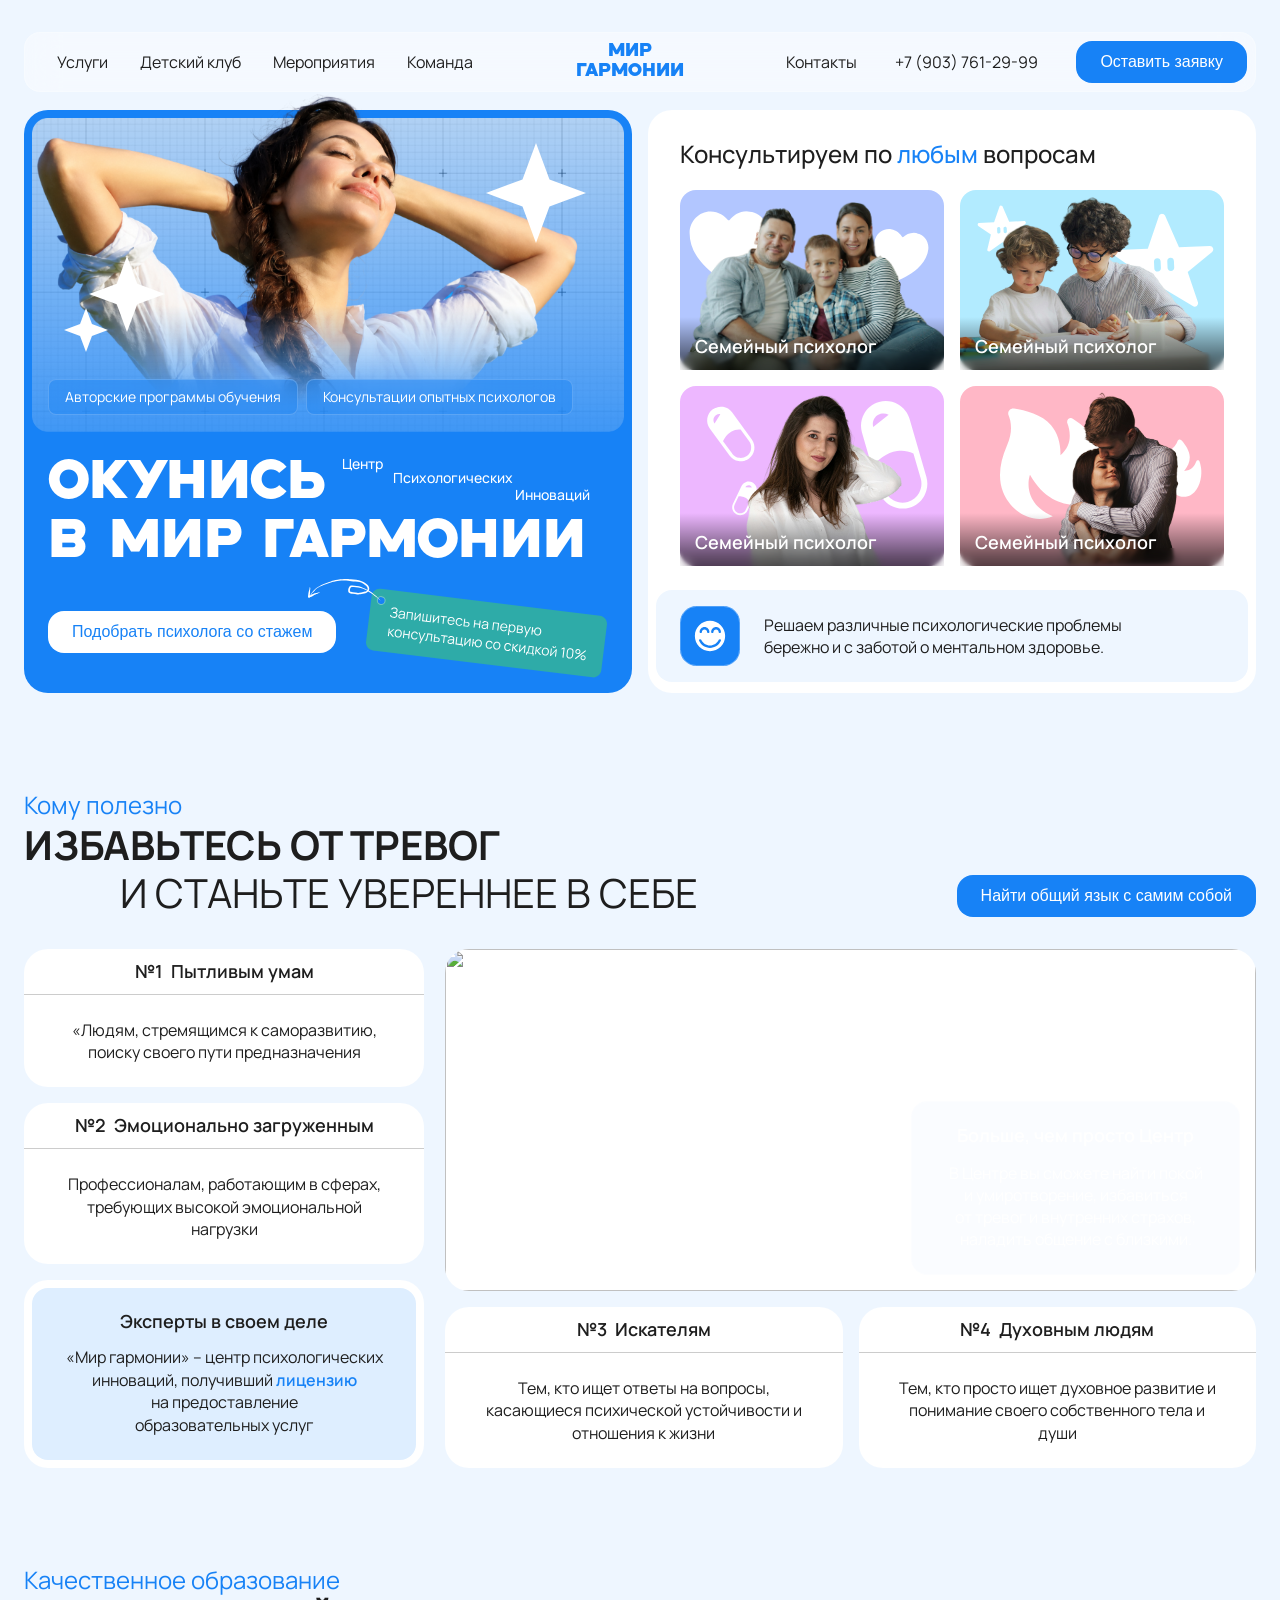
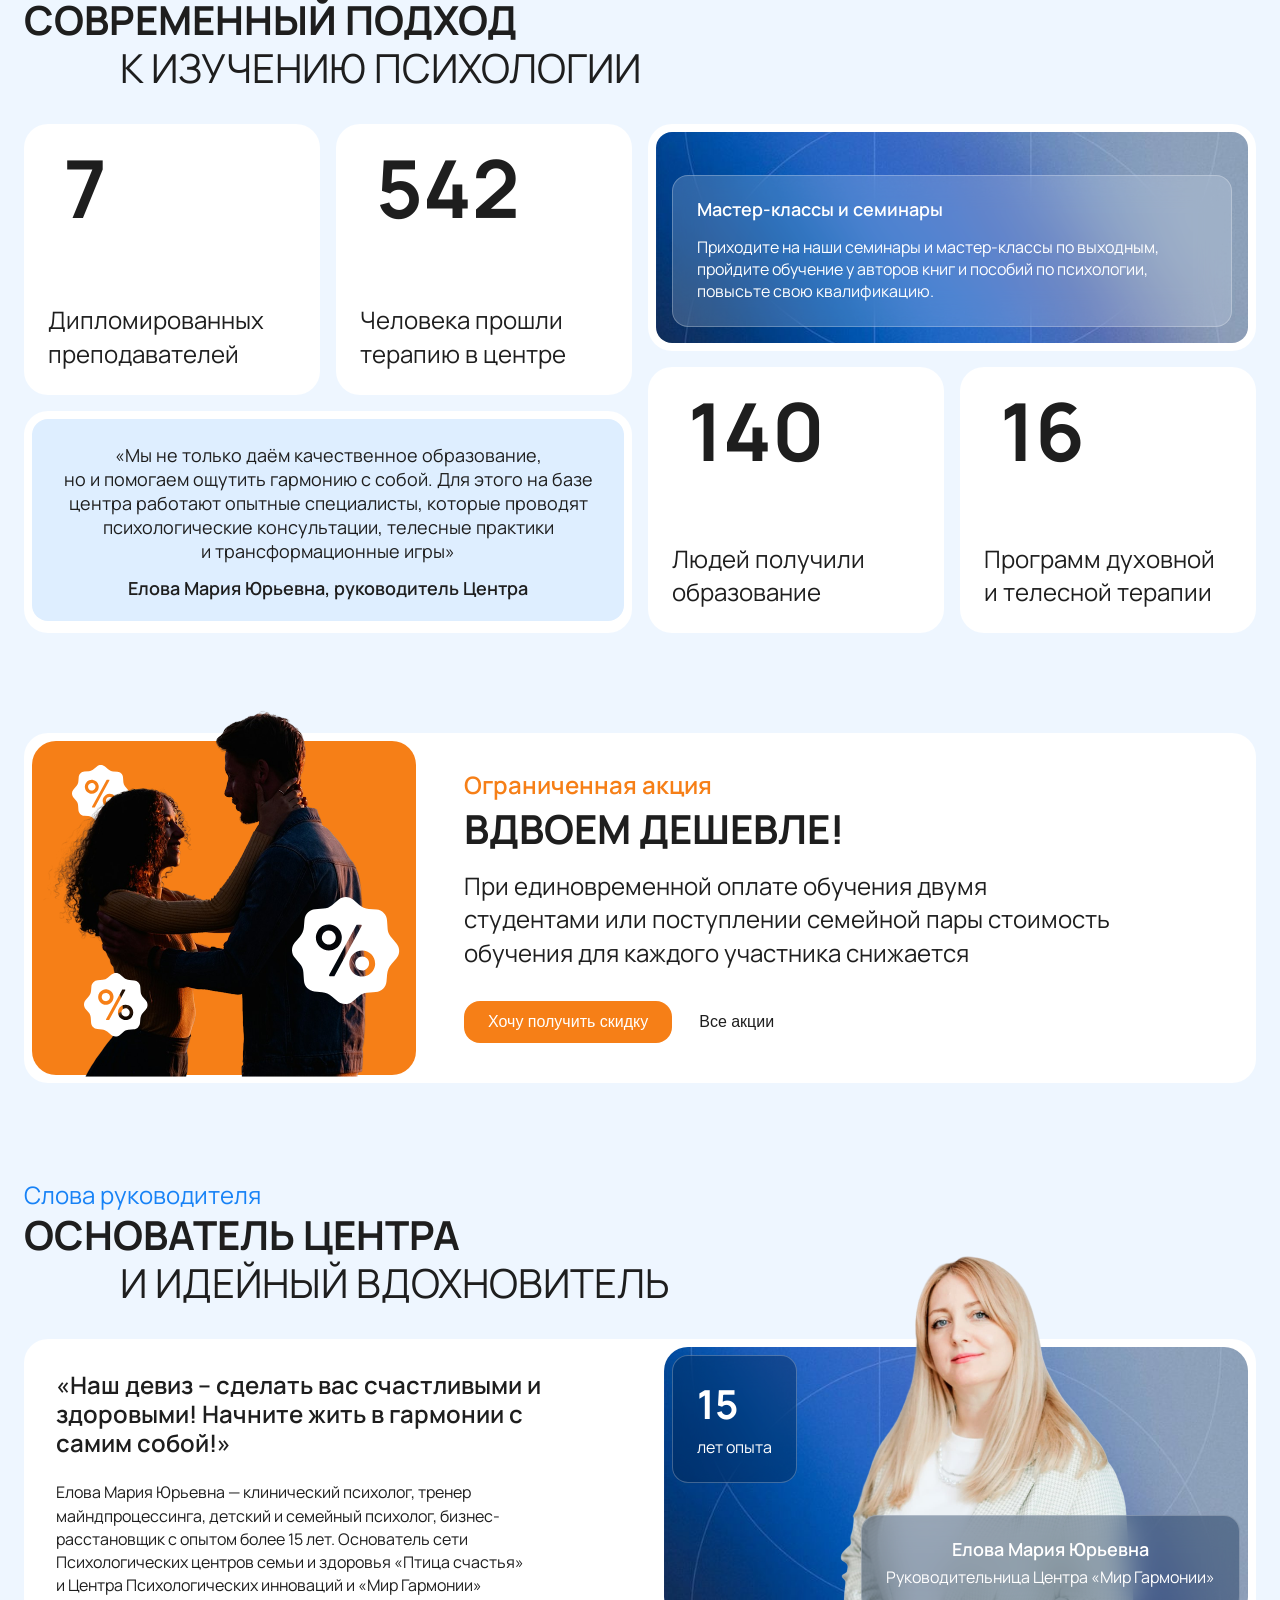
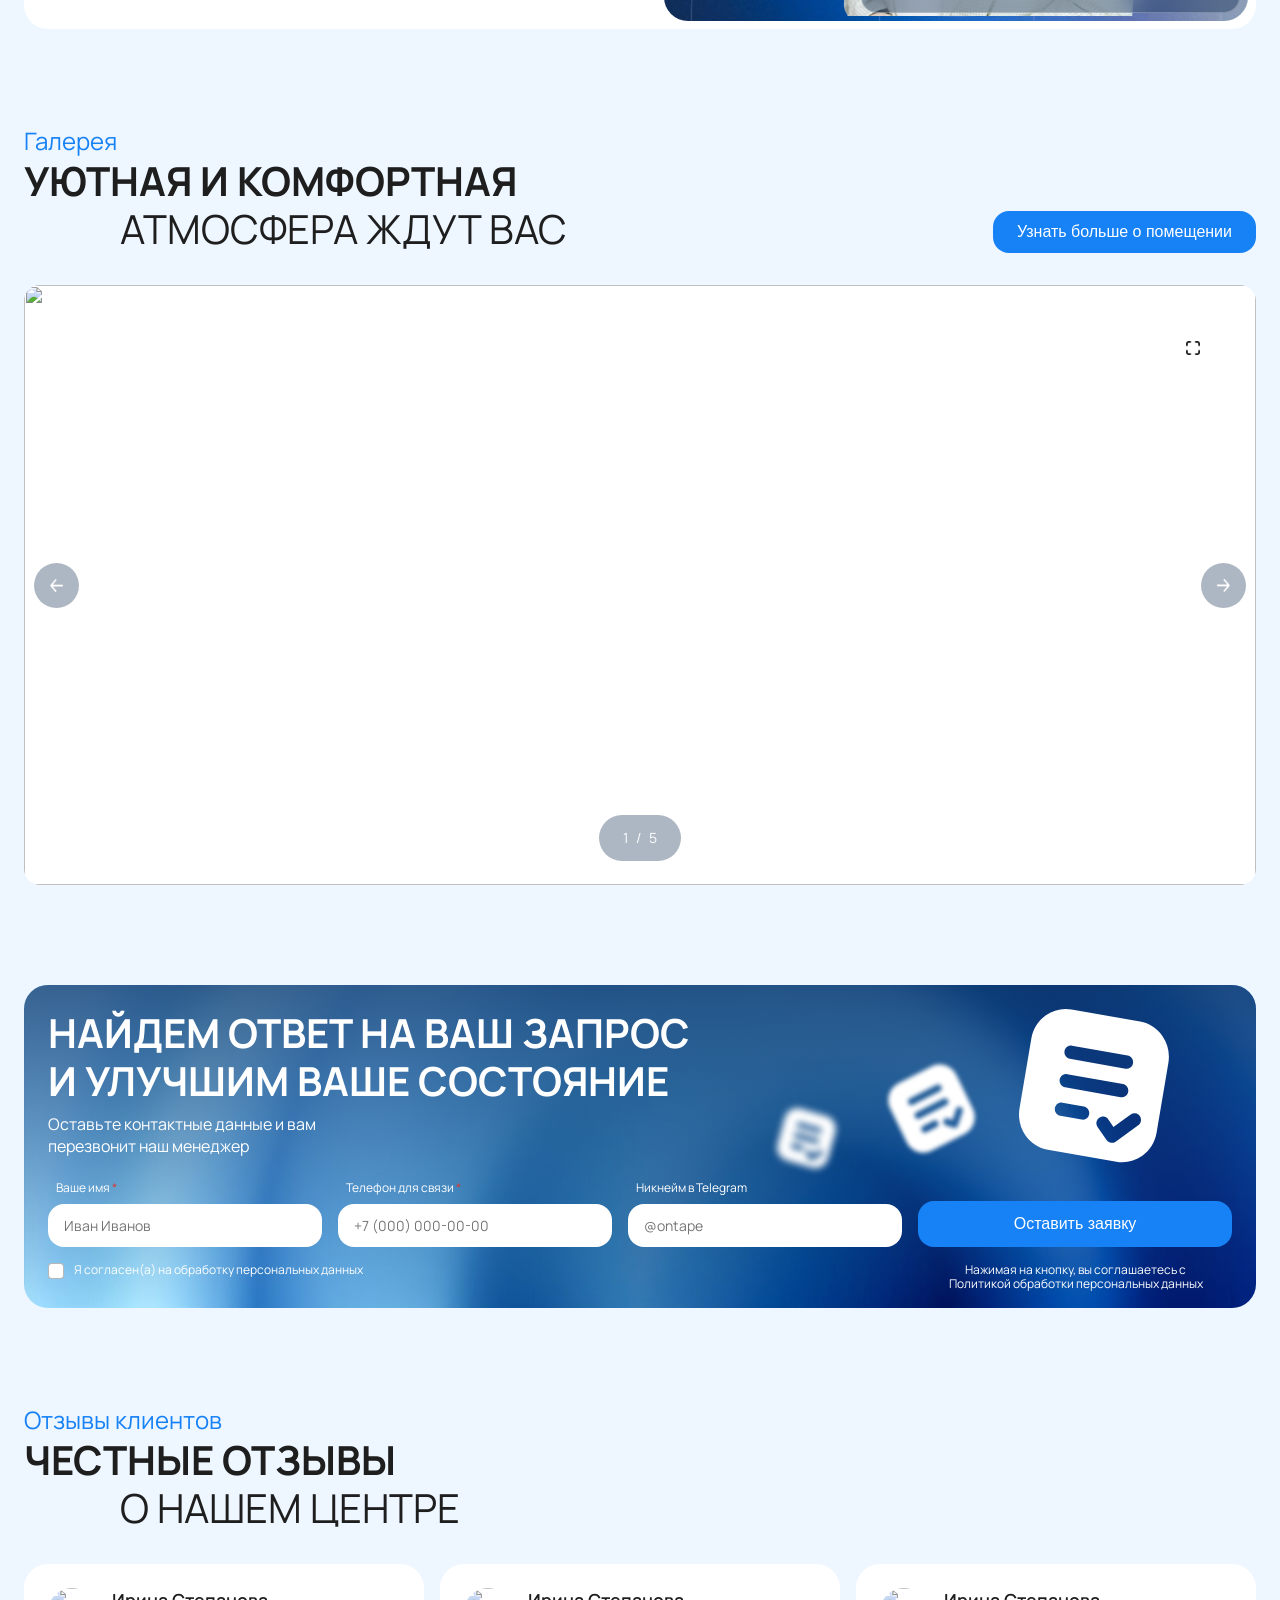
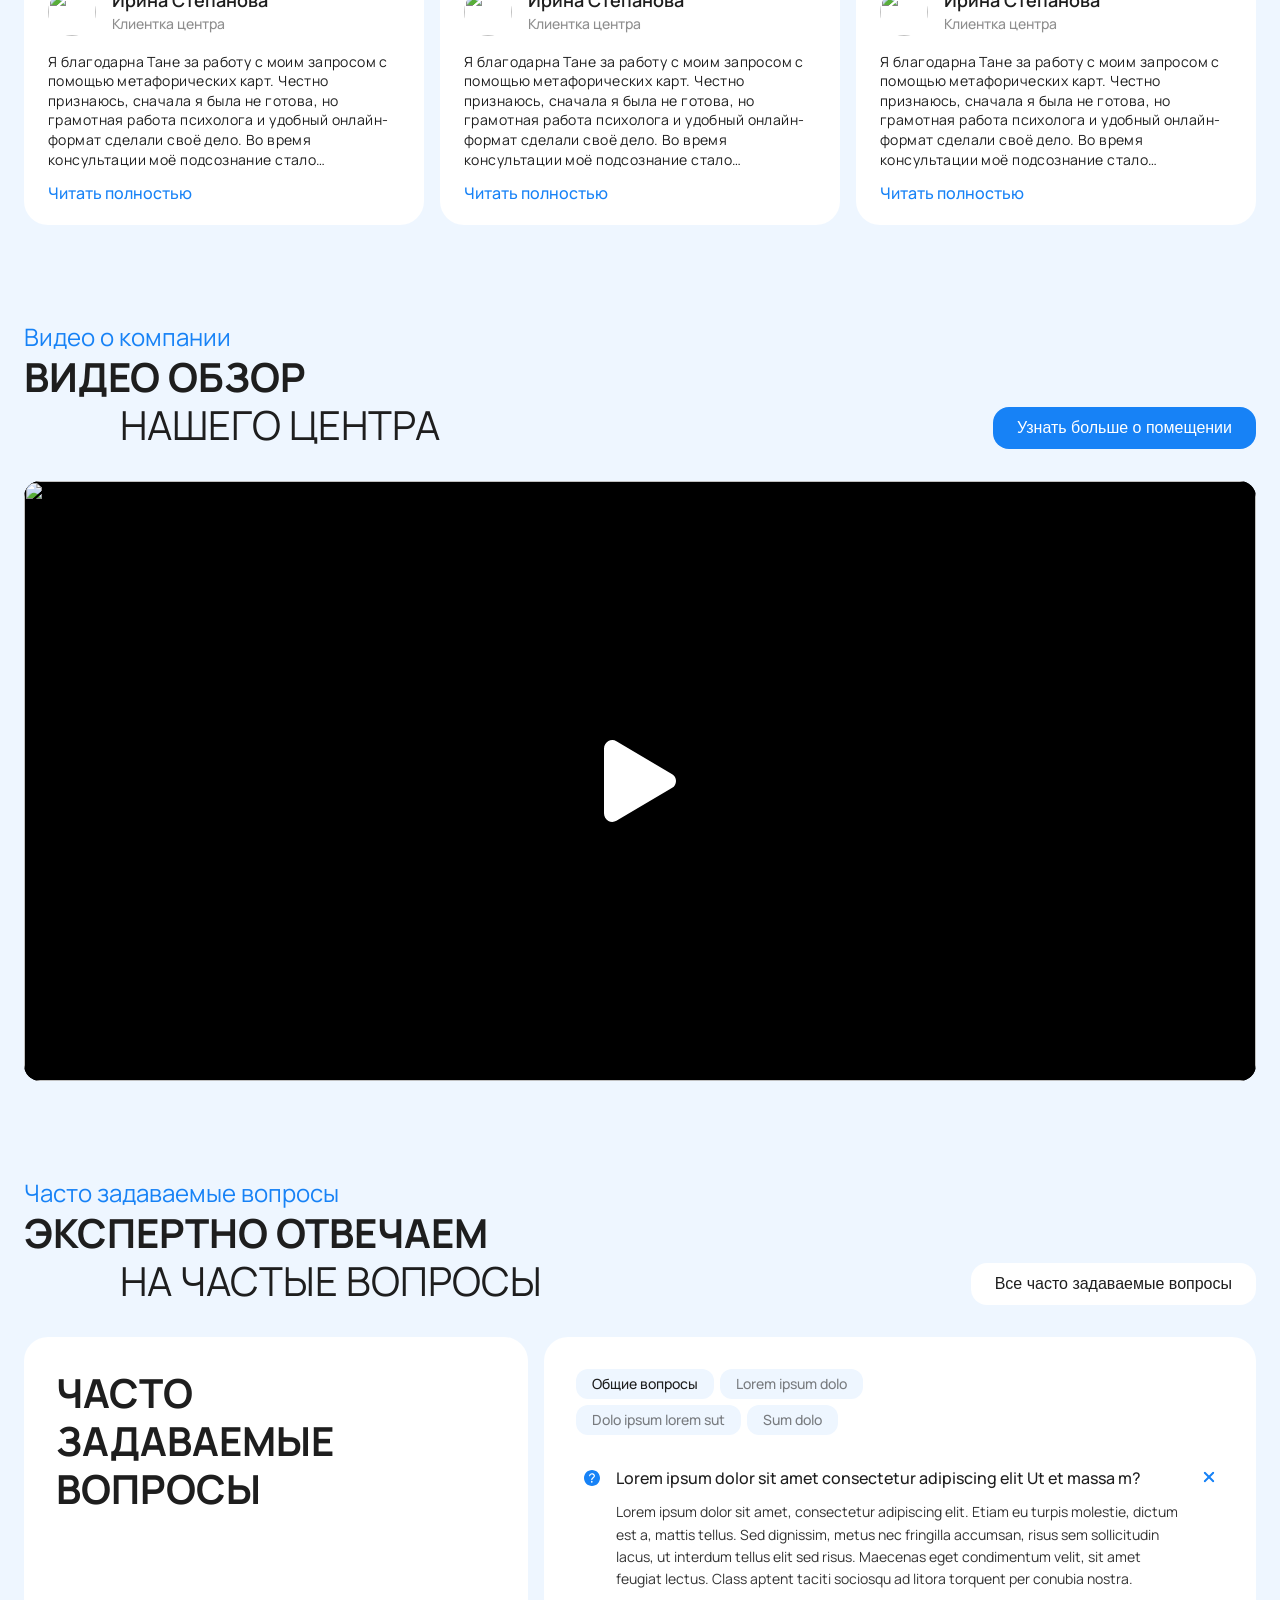
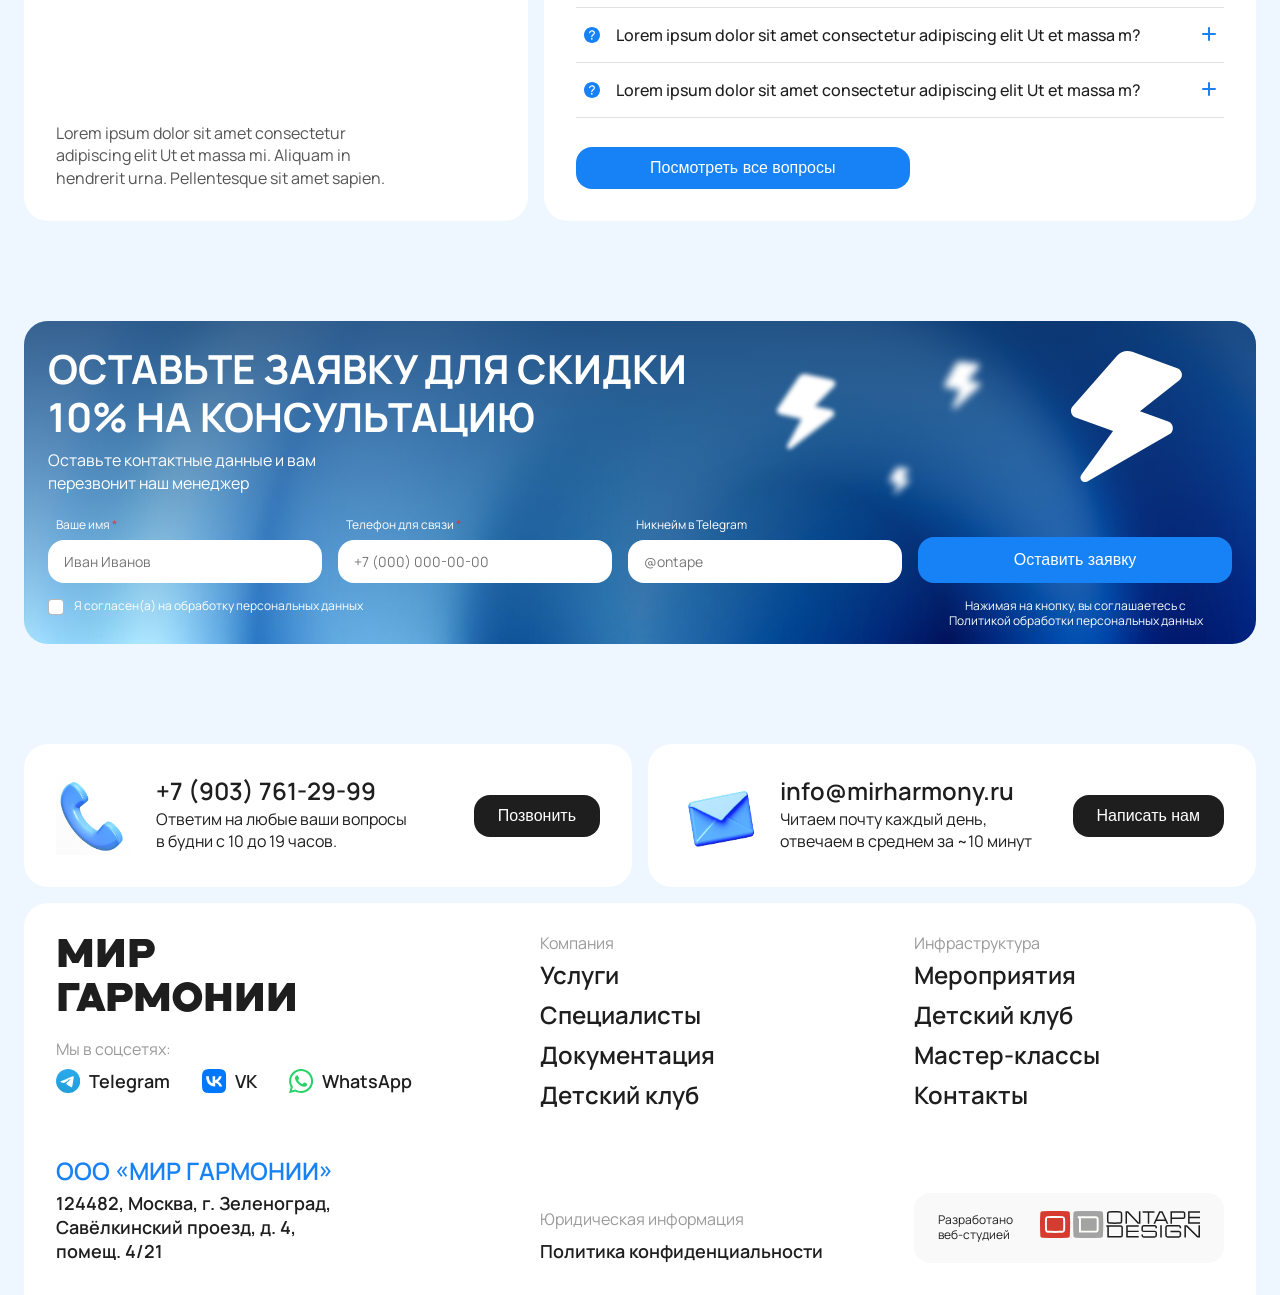
==== index.html @ 2402fe24 "mir harmony" ====
<!DOCTYPE html>
<html lang="ru">

<head>
    <meta charset="UTF-8">
    <meta name="viewport" content="width=device-width, initial-scale=1.0">
    <title>Мир гармонии</title>
    <link rel="stylesheet" href="assets/css/style.css">
    <script src="assets/js/main.js" defer></script>
    <link rel="stylesheet" href="https://cdn.jsdelivr.net/npm/swiper@11/swiper-bundle.min.css" />
    <link rel="stylesheet" href="https://cdn.jsdelivr.net/npm/photoswipe@5/dist/photoswipe.css" />
    <script src="https://cdn.jsdelivr.net/npm/swiper@11/swiper-bundle.min.js"></script>
</head>

<body
    class="home wp-singular page-template page-template-template-parts page-template-pages page-template-main-page-template page-template-template-partspagesmain-page-template-php page container ">
    <div id="page" class="site">
        <!-- <div class="modal-cookie" id="modal-cookie">
            <div class="modal-content_cookie container">
                <div class="close_cookie">

                    <svg width="14" height="14" viewBox="0 0 14 14" fill="none" xmlns="http://www.w3.org/2000/svg">
                        <path d="M13 13L1 1M13 1L1 13" stroke="white" stroke-width="2" stroke-linecap="round"
                            stroke-linejoin="round" class="icon-bg" />
                    </svg>

                </div>
                <h3>Файлы Cookie</h3>
                <div class="flex_row">
                    <p>Наш сайт использует куки. Продолжая им пользоваться, вы соглашаетесь на обработку
                        персональных
                        данных
                        в соответствии с <a href="policy.html">политикой конфиденциальности.</a></p>
                    <a href="" class="btn_cookie">Согласен(а)</a>
                </div>
            </div>
        </div> -->
        <header class="header">
            <div class="container">
                <div class="header__inner">
                    <div class="header__top">
                        <ul class="nav__list flex_row gap_32">
                            <li class="nav__item">
                                <a class="nav__link" href="services.html">Услуги</a>
                            </li>
                            <li class="nav__item">
                                <a class="nav__link" href="child_club.html">Детский клуб</a>
                            </li>
                            <li class="nav__item">
                                <a class="nav__link" href="events.html">Мероприятия</a>
                            </li>
                            <li class="nav__item">
                                <a class="nav__link" href="team.html">Команда</a>
                            </li>

                        </ul>
                        <a class="logo text-h1 fw-bold" href="index.html">
                            Мир гармонии</a>
                        <div class="header__right">
                            <ul class="nav__list ">
                                <li class="nav__item">
                                    <a class="nav__link" href="contacts.html">Контакты</a>
                                </li>
                            </ul>
                            <a href="tel:+79037612999" class="header__phone">+7 (903) 761-29-99</a>
                            <button class="button_default" id="openFeedbackPopup">Оставить заявку</button>
                            <button class="burger-btn" id="burgerBtn">
                                <span></span>
                                <span></span>
                                <span></span>
                            </button>
                        </div>
                    </div>

                    <div class="mobile-menu" id="mobileMenu">
                        <div class="header__right">
                            <a href="tel:+79998500149" class="header__phone">+7 (999) 850-01-49</a>
                        </div>
                        <ul class="nav__list">
                            <li class="nav__link">
                                <a class="nav__link" href="services.html">Услуги</a>
                            </li>
                            <li class="nav__link">
                                <a class="nav__link" href="child_club.html">Детский клуб</a>
                            </li>
                            <li class="nav__link">
                                <a class="nav__link" href="events.html">Мероприятия</a>
                            </li>
                            <li class="nav__link">
                                <a class="nav__link" href="team.html">Команда</a>
                            </li>
                            <li class="nav__link">
                                <a class="nav__link" href="contacts.html">Контакты</a>
                            </li>
                        </ul>
                    </div>
                </div>
            </div>
        </header>
        <div class="banner grid-2 gap_16">
            <div class="text_block--left_position">
                <div class="text_block--left_top_section">
                    <img src="assets/images/banner/grid1.png" class="banner__bg" alt="">
                    <img src="assets/images/banner/outside_bg.png" alt="" class="image_banner__bg">
                    <svg xmlns="http://www.w3.org/2000/svg" width="210" height="210" viewBox="0 0 100 100" fill="none"
                        class="main_hero_icon main_hero_icon1">
                        <path
                            d="M50 0L63.5045 36.4955L100 50L63.5045 63.5045L50 100L36.4955 63.5045L0 50L36.4955 36.4955L50 0Z"
                            fill="white" />
                    </svg>
                    <svg xmlns="http://www.w3.org/2000/svg" width="100" height="100" viewBox="0 0 100 100" fill="none"
                        class="main_hero_icon main_hero_icon2">
                        <path
                            d="M50 0L63.5045 36.4955L100 50L63.5045 63.5045L50 100L36.4955 63.5045L0 50L36.4955 36.4955L50 0Z"
                            fill="white" />
                    </svg>
                    <svg xmlns="http://www.w3.org/2000/svg" width="100" height="100" viewBox="0 0 100 100" fill="none"
                        class="main_hero_icon main_hero_icon3">
                        <path
                            d="M50 0L63.5045 36.4955L100 50L63.5045 63.5045L50 100L36.4955 63.5045L0 50L36.4955 36.4955L50 0Z"
                            fill="white" />
                    </svg>
                    <div class="dark_blue_bullets flex_row gap_8">
                        <div class="bullet_glass--dark_blue">
                            <p class="text-micro fw-reg">Авторские программы обучения</p>
                        </div>
                        <div class="bullet_glass--dark_blue">
                            <p class="text-micro fw-reg">Консультации опытных психологов</p>
                        </div>
                    </div>
                </div>
                <div class="text_block--bottom_section flex_column">
                    <div class="tag tag1 text-micro fw-medium">Центр</div>
                    <div class="tag tag2 text-micro fw-medium">Психологических</div>
                    <div class="tag tag3 text-micro fw-medium">Инноваций</div>
                    <h1 class="text-h1">Окунись <br> в мир гармонии</h1>
                    <button class="button_light">Подобрать психолога со стажем</button>
                    <svg xmlns="http://www.w3.org/2000/svg" width="300" height="104" viewBox="0 0 300 104" fill="none"
                        class="action_icon_banner">
                        <path
                            d="M63.6857 20.8238C64.2241 16.4384 68.2157 13.3199 72.601 13.8584L291.954 40.7915C296.339 41.33 299.458 45.3215 298.919 49.7068L293.313 95.364C292.775 99.7493 288.783 102.868 284.398 102.329L65.0451 75.3962C60.6598 74.8578 57.5412 70.8663 58.0797 66.4809L63.6857 20.8238Z"
                            fill="#5AF617" fill-opacity="0.35" />
                        <path
                            d="M85.3712 42.8407C84.6903 42.7571 84.112 42.585 83.6362 42.3244C83.165 42.0644 82.7896 41.7526 82.5098 41.3892C82.2306 41.0211 82.0355 40.6374 81.9247 40.2383L82.9222 39.8107C82.9947 40.1393 83.1355 40.4481 83.3445 40.737C83.5535 41.026 83.8385 41.2702 84.1996 41.4697C84.5606 41.6692 85.0028 41.8011 85.5262 41.8653C86.0682 41.9319 86.5372 41.9025 86.9335 41.7772C87.3343 41.6524 87.6511 41.4468 87.8837 41.1604C88.1164 40.8739 88.258 40.5246 88.3086 40.1124C88.3643 39.6584 88.2987 39.293 88.1117 39.0162C87.9247 38.7393 87.6545 38.5275 87.3011 38.3807C86.9483 38.2292 86.5481 38.1189 86.1005 38.0499C85.7641 37.9945 85.5244 37.9556 85.3813 37.9334C85.2383 37.9111 85.1436 37.8971 85.0973 37.8914C85.051 37.8858 85.007 37.8804 84.9653 37.8752L85.0865 36.8886C85.1189 36.8926 85.2046 36.9032 85.3435 36.9202C85.4825 36.9373 85.6307 36.9555 85.7882 36.9748C85.9462 36.9895 86.0719 37.0002 86.1651 37.007C86.8314 37.0559 87.3738 36.9462 87.7923 36.6778C88.2108 36.4095 88.453 36.0067 88.519 35.4694C88.589 34.8997 88.4418 34.4326 88.0775 34.0681C87.7178 33.7043 87.2207 33.4834 86.5861 33.4054C85.9886 33.3321 85.4661 33.4137 85.0186 33.6502C84.5763 33.8827 84.1962 34.2216 83.8782 34.6668L83.1204 33.9461C83.5048 33.4197 84.0063 33.0111 84.625 32.7203C85.2437 32.4296 85.9468 32.3325 86.7342 32.4292C87.1557 32.481 87.5516 32.5883 87.9218 32.7514C88.2967 32.9149 88.6184 33.1284 88.8869 33.3917C89.1602 33.6557 89.3611 33.9719 89.4898 34.3403C89.6238 34.7047 89.6623 35.1184 89.6054 35.5816C89.5389 36.1236 89.3604 36.5812 89.0701 36.9546C88.7844 37.3286 88.4414 37.5944 88.0412 37.7522C88.532 37.9676 88.8973 38.2852 89.1373 38.7049C89.3819 39.1251 89.4661 39.6456 89.3899 40.2663C89.3148 40.8777 89.0989 41.3919 88.7421 41.8088C88.3853 42.2258 87.9159 42.5255 87.334 42.7079C86.7573 42.8863 86.103 42.9306 85.3712 42.8407ZM92.6064 43.7291C92.0413 43.6597 91.579 43.4995 91.2196 43.2485C90.8648 42.9981 90.6132 42.6921 90.4648 42.3307C90.3165 41.9692 90.2667 41.5893 90.3156 41.191C90.3657 40.7834 90.4894 40.4459 90.6868 40.1787C90.8893 39.9073 91.1433 39.6964 91.4486 39.5458C91.7585 39.3958 92.107 39.2952 92.4941 39.244C92.8853 39.198 93.3145 39.1684 93.7816 39.1552C94.2538 39.138 94.7131 39.1309 95.1594 39.134C95.6109 39.133 96.0065 39.1275 96.3463 39.1175L95.9577 39.2955C96.0626 38.5561 95.9864 37.9896 95.7291 37.5959C95.4718 37.2023 94.9703 36.9597 94.2246 36.8682C93.7104 36.805 93.2608 36.8674 92.8757 37.0552C92.4953 37.2435 92.2025 37.579 91.9975 38.0616L91.0398 37.6478C91.2937 36.9973 91.7027 36.5185 92.267 36.2117C92.8313 35.9048 93.528 35.8023 94.3571 35.9041C95.0426 35.9883 95.608 36.1894 96.0532 36.5073C96.5036 36.8212 96.7986 37.2336 96.938 37.7444C97.0039 37.9734 97.0343 38.224 97.0291 38.4961C97.0239 38.7681 97.0042 39.0431 96.9701 39.321L96.3977 43.983L95.4875 43.8713L95.7187 41.9884L95.9691 42.132C95.6353 42.7445 95.179 43.1869 94.6002 43.4591C94.0213 43.7312 93.3567 43.8212 92.6064 43.7291ZM92.8328 42.8612C93.3099 42.9198 93.7373 42.8853 94.115 42.7577C94.4927 42.6301 94.8086 42.4315 95.0627 42.1618C95.3174 41.8874 95.5002 41.5666 95.6111 41.1994C95.6962 40.9654 95.7588 40.7051 95.7986 40.4184C95.8391 40.1272 95.8682 39.9098 95.8858 39.7662L96.2501 40.0155C95.897 40.0191 95.5139 40.0191 95.1006 40.0154C94.6919 40.0122 94.287 40.0166 93.8859 40.0284C93.4894 40.0409 93.1286 40.0694 92.8034 40.1141C92.5829 40.1482 92.3663 40.2086 92.1535 40.2953C91.9412 40.3774 91.7592 40.5008 91.6073 40.6655C91.4601 40.8308 91.3699 41.0477 91.337 41.3164C91.3102 41.5341 91.3376 41.7514 91.4191 41.9683C91.5053 42.1857 91.6605 42.3764 91.8849 42.5403C92.1139 42.7048 92.4299 42.8117 92.8328 42.8612ZM98.1995 44.2043L99.1208 36.7006L105.089 37.4334L104.168 44.9371L103.146 44.8116L103.947 38.2876L100.022 37.8056L99.2208 44.3297L98.1995 44.2043ZM113 38.4048L112.079 45.9084L111.085 45.7864L111.803 39.9433L106.972 45.2814L106.111 45.1756L107.032 37.672L108.026 37.794L107.314 43.5885L112.146 38.2999L113 38.4048ZM114.022 46.147L114.943 38.6434L115.937 38.7654L115.132 45.3241L117.945 45.6696L118.751 39.1109L119.744 39.2329L118.939 45.7916L121.746 46.1362L122.551 39.5775L123.545 39.6995L122.623 47.2031L114.022 46.147ZM131.455 40.6708L130.534 48.1744L129.541 48.0525L130.258 42.2093L125.427 47.5474L124.566 47.4416L125.487 39.938L126.481 40.06L125.769 45.8545L130.601 40.5659L131.455 40.6708ZM134.52 48.6638L135.325 42.1051L132.664 41.7784L132.78 40.8335L139.124 41.6123L139.008 42.5572L136.347 42.2305L135.541 48.7892L134.52 48.6638ZM142.677 49.8769C141.945 49.7871 141.33 49.547 140.833 49.1568C140.34 48.7672 139.981 48.2601 139.757 47.6354C139.533 47.0108 139.469 46.3024 139.566 45.5104C139.667 44.6905 139.9 43.9998 140.265 43.4381C140.63 42.8764 141.097 42.4658 141.665 42.2064C142.237 41.9476 142.885 41.8626 143.607 41.9513C144.348 42.0423 144.96 42.2913 145.441 42.6983C145.923 43.1007 146.259 43.6357 146.45 44.3032C146.641 44.9708 146.67 45.7432 146.539 46.6204L145.497 46.4924L145.541 46.1311C145.642 45.1562 145.522 44.3961 145.18 43.8511C144.842 43.3065 144.289 42.9871 143.52 42.8927C142.714 42.7937 142.064 42.9795 141.569 43.45C141.078 43.9211 140.773 44.6406 140.655 45.6087C140.539 46.5536 140.662 47.3139 141.023 47.8896C141.39 48.4613 141.968 48.7955 142.755 48.8922C143.292 48.9581 143.775 48.8928 144.204 48.6963C144.637 48.4956 144.999 48.1756 145.288 47.7362L146.195 48.2213C145.818 48.838 145.318 49.2915 144.695 49.5817C144.076 49.8678 143.404 49.9662 142.677 49.8769ZM140.258 45.8492L140.363 44.9946L146.095 45.6984L145.99 46.553L140.258 45.8492ZM150.742 50.8673C149.987 50.7746 149.369 50.527 148.887 50.1246C148.405 49.7223 148.064 49.2078 147.864 48.5814C147.668 47.9509 147.613 47.2483 147.699 46.4737C147.805 45.6874 148.033 45.0149 148.384 44.4561C148.735 43.8927 149.193 43.4787 149.757 43.2141C150.321 42.9449 150.976 42.8561 151.722 42.9476C152.481 43.0409 153.119 43.3072 153.634 43.7466C154.153 44.1865 154.478 44.7412 154.607 45.4106L153.567 45.6074C153.447 45.1365 153.209 44.7547 152.855 44.462C152.506 44.1652 152.086 43.9867 151.595 43.9264C151.043 43.8587 150.572 43.9301 150.179 44.1405C149.787 44.3462 149.475 44.663 149.244 45.0907C149.013 45.5183 148.859 46.0237 148.783 46.6067C148.682 47.5065 148.802 48.2546 149.142 48.8512C149.483 49.4432 150.057 49.7887 150.863 49.8876C151.372 49.9502 151.819 49.8876 152.205 49.6998C152.595 49.5079 152.91 49.1987 153.151 48.7722L154.141 49.2041C153.782 49.837 153.311 50.2965 152.731 50.5825C152.151 50.8639 151.488 50.9589 150.742 50.8673ZM155.356 51.2223L156.264 43.7169L157.292 43.8432L156.945 46.6709L158.703 46.8867C158.92 46.9135 159.133 46.9443 159.34 46.9791C159.552 47.0146 159.738 47.0561 159.896 47.1038C160.258 47.2188 160.572 47.3819 160.838 47.5932C161.108 47.805 161.305 48.0761 161.429 48.4063C161.558 48.7371 161.593 49.1364 161.536 49.6043C161.457 50.2481 161.228 50.7348 160.849 51.0644C160.474 51.3946 160.028 51.5842 159.509 51.6334C159.314 51.6518 159.105 51.6543 158.881 51.6409C158.657 51.6228 158.437 51.6005 158.219 51.5737L155.356 51.2223ZM156.478 50.4714L158.285 50.6932C158.442 50.7125 158.619 50.7295 158.815 50.7441C159.01 50.7587 159.185 50.7543 159.338 50.7308C159.592 50.6915 159.831 50.5798 160.056 50.3958C160.286 50.2078 160.427 49.9007 160.48 49.4746C160.531 49.0531 160.473 48.7239 160.305 48.4869C160.137 48.2453 159.895 48.0699 159.579 47.9606C159.44 47.9105 159.287 47.8706 159.122 47.8409C158.956 47.8112 158.797 47.7869 158.644 47.7681L156.838 47.5463L156.478 50.4714ZM165.547 52.4735L166.469 44.9699L167.49 45.0953L167.09 48.3538L171.321 48.8733L171.721 45.6148L172.742 45.7402L171.821 53.2439L170.8 53.1184L171.201 49.853L166.969 49.3334L166.569 52.5989L165.547 52.4735ZM175.885 53.9544C175.32 53.8851 174.858 53.7249 174.499 53.4739C174.144 53.2234 173.892 52.9175 173.744 52.556C173.595 52.1946 173.546 51.8147 173.595 51.4164C173.645 51.0087 173.768 50.6713 173.966 50.404C174.168 50.1327 174.422 49.9217 174.727 49.7712C175.037 49.6211 175.386 49.5205 175.773 49.4693C176.164 49.4233 176.593 49.3937 177.06 49.3806C177.533 49.3633 177.992 49.3563 178.438 49.3593C178.89 49.3583 179.285 49.3529 179.625 49.3429L179.237 49.5208C179.341 48.7814 179.265 48.2149 179.008 47.8213C178.751 47.4277 178.249 47.1851 177.503 47.0935C176.989 47.0304 176.54 47.0927 176.155 47.2805C175.774 47.4689 175.481 47.8044 175.276 48.287L174.319 47.8732C174.573 47.2226 174.982 46.7439 175.546 46.4371C176.11 46.1302 176.807 46.0277 177.636 46.1295C178.321 46.2136 178.887 46.4147 179.332 46.7327C179.783 47.0466 180.077 47.4589 180.217 47.9697C180.283 48.1988 180.313 48.4494 180.308 48.7214C180.303 48.9935 180.283 49.2685 180.249 49.5464L179.677 54.2084L178.766 54.0966L178.998 52.2138L179.248 52.3574C178.914 52.9699 178.458 53.4123 177.879 53.6844C177.3 53.9566 176.636 54.0466 175.885 53.9544ZM176.112 53.0866C176.589 53.1452 177.016 53.1106 177.394 52.9831C177.772 52.8555 178.087 52.6568 178.342 52.3871C178.596 52.1128 178.779 51.792 178.89 51.4248C178.975 51.1907 179.038 50.9304 179.078 50.6438C179.118 50.3526 179.147 50.1352 179.165 49.9916L179.529 50.2408C179.176 50.2445 178.793 50.2445 178.379 50.2407C177.971 50.2376 177.566 50.2419 177.165 50.2538C176.768 50.2662 176.407 50.2948 176.082 50.3395C175.862 50.3736 175.645 50.4339 175.432 50.5207C175.22 50.6027 175.038 50.7261 174.886 50.8909C174.739 51.0561 174.649 51.2731 174.616 51.5418C174.589 51.7595 174.617 51.9767 174.698 52.1936C174.784 52.4111 174.939 52.6018 175.164 52.7657C175.393 52.9301 175.709 53.0371 176.112 53.0866ZM184.26 54.7712L185.182 47.2675L191.15 48.0003L190.228 55.504L189.207 55.3786L190.008 48.8546L186.083 48.3726L185.282 54.8966L184.26 54.7712ZM195.328 56.3417C194.596 56.2519 193.981 56.0118 193.484 55.6216C192.991 55.232 192.633 54.7248 192.408 54.1002C192.184 53.4755 192.121 52.7672 192.218 51.9751C192.319 51.1553 192.552 50.4645 192.917 49.9029C193.282 49.3412 193.748 48.9306 194.316 48.6712C194.889 48.4124 195.536 48.3274 196.259 48.4161C197 48.5071 197.611 48.7561 198.092 49.1631C198.574 49.5655 198.911 50.1005 199.101 50.768C199.292 51.4356 199.322 52.208 199.191 53.0852L198.148 52.9572L198.193 52.5959C198.294 51.621 198.173 50.8609 197.831 50.3158C197.494 49.7713 196.94 49.4519 196.171 49.3574C195.366 49.2585 194.715 49.4443 194.22 49.9148C193.73 50.3859 193.425 51.1054 193.306 52.0735C193.19 53.0184 193.313 53.7787 193.675 54.3544C194.042 54.9261 194.619 55.2603 195.407 55.357C195.944 55.4229 196.427 55.3576 196.855 55.161C197.289 54.9604 197.65 54.6404 197.939 54.201L198.846 54.6861C198.469 55.3028 197.969 55.7563 197.346 56.0464C196.728 56.3326 196.055 56.431 195.328 56.3417ZM192.91 52.314L193.015 51.4594L198.747 52.1632L198.642 53.0178L192.91 52.314ZM203.651 57.3636C202.961 57.2789 202.399 57.0335 201.964 56.6276C201.53 56.217 201.227 55.6978 201.055 55.0702C200.884 54.4379 200.844 53.7489 200.935 53.0032C201.028 52.2435 201.234 51.5824 201.552 51.0196C201.876 50.4528 202.3 50.0276 202.823 49.744C203.347 49.4604 203.961 49.3618 204.665 49.4482C205.351 49.5324 205.918 49.7783 206.366 50.186C206.814 50.5937 207.131 51.1122 207.317 51.7416C207.508 52.3715 207.558 53.0593 207.466 53.8051C207.374 54.5554 207.159 55.2132 206.822 55.7783C206.484 56.3433 206.046 56.7715 205.507 57.0627C204.969 57.3492 204.35 57.4495 203.651 57.3636ZM199.89 60.0756L201.221 49.237L202.138 49.3496L201.445 54.9981L201.556 55.0118L200.919 60.2018L199.89 60.0756ZM203.664 56.399C204.187 56.4633 204.639 56.3847 205.018 56.1633C205.398 55.942 205.702 55.6149 205.929 55.182C206.161 54.745 206.312 54.2417 206.382 53.672C206.452 53.1069 206.428 52.5869 206.313 52.1119C206.197 51.6369 205.98 51.2458 205.66 50.9386C205.345 50.6319 204.919 50.4456 204.382 50.3796C203.858 50.3154 203.407 50.3893 203.028 50.6014C202.654 50.814 202.354 51.1368 202.127 51.5697C201.9 51.9979 201.751 52.5062 201.679 53.0944C201.607 53.6734 201.629 54.2027 201.745 54.6823C201.86 55.1573 202.076 55.5458 202.391 55.8478C202.707 56.1499 203.131 56.3336 203.664 56.399ZM208.523 57.7503L209.445 50.2467L212.536 50.6263C212.694 50.6456 212.883 50.6782 213.103 50.724C213.327 50.7704 213.534 50.831 213.722 50.9059C214.13 51.0688 214.44 51.3373 214.653 51.7113C214.87 52.0859 214.949 52.5141 214.89 52.9958C214.857 53.2645 214.786 53.5002 214.676 53.703C214.572 53.9018 214.436 54.0685 214.269 54.2032C214.19 54.2734 214.105 54.3335 214.015 54.3834C213.924 54.4288 213.838 54.4651 213.754 54.4925C213.899 54.5385 214.051 54.623 214.21 54.7459C214.459 54.9364 214.637 55.1745 214.743 55.4602C214.849 55.7413 214.879 56.0717 214.833 56.4515C214.769 56.9657 214.595 57.3698 214.31 57.6639C214.025 57.958 213.669 58.1399 213.241 58.2097C213.05 58.2379 212.844 58.2456 212.625 58.2328C212.41 58.2205 212.208 58.2027 212.018 58.1794L208.523 57.7503ZM209.658 57.0081L212.076 57.305C212.173 57.3169 212.297 57.325 212.447 57.3293C212.597 57.329 212.732 57.3221 212.851 57.3085C213.133 57.2726 213.349 57.1581 213.5 56.965C213.656 56.7678 213.749 56.5442 213.78 56.2941C213.82 55.9652 213.756 55.6846 213.587 55.4523C213.423 55.2159 213.185 55.055 212.871 54.9694C212.767 54.9332 212.657 54.9056 212.542 54.8868C212.427 54.8679 212.323 54.8528 212.23 54.8414L209.958 54.5625L209.658 57.0081ZM210.066 53.687L212.164 53.9447C212.285 53.9595 212.42 53.969 212.57 53.9733C212.725 53.9735 212.861 53.9596 212.977 53.9316C213.228 53.8778 213.422 53.7558 213.558 53.5657C213.699 53.3761 213.784 53.1609 213.813 52.92C213.846 52.656 213.812 52.4167 213.711 52.2022C213.615 51.9882 213.449 51.8268 213.213 51.7179C213.054 51.6372 212.878 51.5803 212.684 51.5472C212.496 51.5146 212.376 51.4952 212.325 51.4889L210.365 51.2483L210.066 53.687ZM216.627 62.1306L218.563 58.3694L218.44 59.5392L216.145 51.0693L217.228 51.2024L219.096 58.2797L218.651 58.2251L221.967 51.7842L223.009 51.9122L217.648 62.256L216.627 62.1306ZM229.174 60.4975C228.512 60.4162 227.953 60.2041 227.496 59.8613C227.041 59.5138 226.699 59.0651 226.47 58.5152C226.246 57.9611 226.147 57.3307 226.173 56.6239L224.707 56.4439L224.309 59.6885L223.287 59.5631L224.209 52.0595L225.23 52.1849L224.832 55.4295L226.291 55.6087C226.438 54.9074 226.689 54.3176 227.044 53.8393C227.404 53.3569 227.847 53.0069 228.372 52.7893C228.902 52.5676 229.496 52.4971 230.154 52.5779C230.9 52.6694 231.516 52.9167 232.002 53.3197C232.493 53.7232 232.842 54.2385 233.047 54.8655C233.256 55.493 233.314 56.1913 233.22 56.9602C233.123 57.7476 232.894 58.4224 232.534 58.9847C232.178 59.5475 231.713 59.9629 231.14 60.231C230.571 60.4997 229.916 60.5885 229.174 60.4975ZM229.274 59.5153C230.117 59.6188 230.776 59.4223 231.25 58.9258C231.73 58.4252 232.025 57.728 232.135 56.834C232.247 55.9215 232.127 55.1734 231.776 54.5895C231.43 54.0016 230.842 53.6568 230.013 53.555C229.221 53.4577 228.582 53.6472 228.095 54.1235C227.609 54.5951 227.31 55.2942 227.196 56.2205C227.084 57.1284 227.201 57.8809 227.546 58.4781C227.897 59.0712 228.473 59.4169 229.274 59.5153ZM79.8714 61.0965L80.7997 53.5937L81.8279 53.72L81.3843 57.3329L85.1768 54.1312L86.5386 54.2984L82.5623 57.6185L86.0758 61.8583L84.589 61.6758L81.3502 57.6108L80.9066 61.2236L79.8714 61.0965ZM89.7441 62.5203C88.9983 62.4288 88.3822 62.1815 87.8957 61.7785C87.4092 61.3756 87.0613 60.858 86.8521 60.2258C86.6429 59.5936 86.5858 58.8907 86.6808 58.1172C86.7775 57.3298 87.0058 56.6572 87.3658 56.0996C87.7258 55.542 88.19 55.1312 88.7584 54.8672C89.332 54.5991 89.9847 54.5099 90.7166 54.5998C91.4669 54.6919 92.0854 54.9395 92.5719 55.3424C93.0636 55.7413 93.4117 56.2566 93.6163 56.8882C93.826 57.5158 93.8834 58.2164 93.7884 58.9899C93.6918 59.7773 93.4655 60.4524 93.1096 61.0153C92.7542 61.5734 92.2897 61.9866 91.7161 62.2547C91.1425 62.5228 90.4852 62.6113 89.7441 62.5203ZM89.8643 61.5407C90.6981 61.643 91.3526 61.4437 91.8279 60.9425C92.3037 60.4367 92.596 59.7415 92.7046 58.8568C92.8161 57.949 92.6987 57.2011 92.3524 56.6132C92.0108 56.0258 91.4254 55.6812 90.5963 55.5794C90.0358 55.5106 89.557 55.5811 89.1598 55.791C88.7678 55.9967 88.4539 56.3132 88.2181 56.7403C87.9875 57.1633 87.8363 57.6667 87.7647 58.2503C87.6538 59.1535 87.7732 59.904 88.123 60.5017C88.4733 61.0948 89.0538 61.4412 89.8643 61.5407ZM94.8526 62.936L95.774 55.4323L96.7953 55.5578L96.3952 58.8163L100.626 59.3358L101.027 56.0773L102.048 56.2027L101.127 63.7063L100.105 63.5809L100.506 60.3155L96.2749 59.7959L95.874 63.0614L94.8526 62.936ZM106.156 64.5355C105.401 64.4428 104.783 64.1953 104.301 63.7929C103.819 63.3905 103.478 62.8761 103.278 62.2496C103.082 61.6191 103.027 60.9165 103.113 60.1419C103.219 59.3556 103.447 58.6831 103.798 58.1243C104.149 57.5609 104.607 57.1469 105.171 56.8823C105.735 56.6131 106.39 56.5243 107.136 56.6158C107.896 56.7091 108.533 56.9754 109.048 57.4148C109.567 57.8547 109.892 58.4094 110.021 59.0788L108.982 59.2756C108.861 58.8047 108.623 58.4229 108.269 58.1302C107.92 57.8334 107.5 57.6549 107.009 57.5946C106.457 57.527 105.986 57.5983 105.593 57.8087C105.201 58.0145 104.889 58.3312 104.658 58.7589C104.427 59.1866 104.273 59.6919 104.197 60.275C104.096 61.1747 104.216 61.9229 104.556 62.5195C104.897 63.1114 105.471 63.4569 106.277 63.5559C106.786 63.6184 107.234 63.5558 107.619 63.368C108.009 63.1761 108.324 62.8669 108.565 62.4404L109.555 62.8723C109.196 63.5052 108.725 63.9647 108.145 64.2507C107.565 64.5321 106.902 64.6271 106.156 64.5355ZM111.153 68.3226L113.088 64.5615L112.966 65.7313L110.67 57.2614L111.754 57.3944L113.621 64.4718L113.177 64.4172L116.492 57.9763L117.535 58.1042L112.174 68.448L111.153 68.3226ZM116.854 65.6374L116.964 64.7411C117.235 64.8262 117.448 64.8405 117.6 64.784C117.758 64.7235 117.883 64.6072 117.975 64.435C118.067 64.2583 118.153 64.0361 118.233 63.7685C118.363 63.3237 118.491 62.8317 118.619 62.2925C118.746 61.7534 118.873 61.1578 119 60.5057C119.132 59.8496 119.273 59.1264 119.422 58.3359L124.521 58.9621L123.6 66.4657L122.586 66.3412L123.387 59.8172L120.246 59.4316C120.154 59.9186 120.057 60.4027 119.955 60.8839C119.854 61.3652 119.752 61.8276 119.651 62.2712C119.555 62.7107 119.458 63.115 119.361 63.4839C119.264 63.8528 119.171 64.1705 119.082 64.437C118.948 64.839 118.796 65.1542 118.627 65.3826C118.463 65.6116 118.241 65.749 117.963 65.7947C117.685 65.8405 117.315 65.788 116.854 65.6374ZM125.548 66.7049L126.456 59.1996L127.484 59.3258L127.137 62.1536L128.895 62.3694C129.112 62.3962 129.325 62.427 129.532 62.4618C129.744 62.4972 129.929 62.5388 130.088 62.5865C130.45 62.7015 130.764 62.8646 131.029 63.0759C131.3 63.2877 131.497 63.5588 131.621 63.889C131.749 64.2198 131.785 64.6191 131.727 65.0869C131.648 65.7308 131.419 66.2175 131.04 66.5471C130.666 66.8773 130.22 67.0669 129.701 67.1161C129.506 67.1345 129.297 67.137 129.072 67.1236C128.849 67.1055 128.628 67.0831 128.411 67.0564L125.548 66.7049ZM126.67 65.9541L128.477 66.1759C128.634 66.1952 128.811 66.2122 129.006 66.2268C129.202 66.2414 129.376 66.237 129.53 66.2135C129.784 66.1742 130.023 66.0625 130.248 65.8785C130.478 65.6905 130.619 65.3834 130.671 64.9573C130.723 64.5358 130.665 64.2065 130.496 63.9696C130.329 63.728 130.087 63.5526 129.771 63.4433C129.632 63.3932 129.479 63.3533 129.313 63.3236C129.148 63.2939 128.989 63.2696 128.836 63.2508L127.029 63.029L126.67 65.9541ZM135 67.8654L135.805 61.3067L133.144 60.98L133.26 60.0351L139.603 60.8139L139.487 61.7588L136.826 61.4321L136.021 67.9909L135 67.8654ZM141.843 68.9173C141.278 68.8479 140.816 68.6877 140.456 68.4367C140.102 68.1863 139.85 67.8803 139.702 67.5189C139.553 67.1574 139.504 66.7775 139.552 66.3792C139.602 65.9716 139.726 65.6342 139.924 65.3669C140.126 65.0955 140.38 64.8846 140.685 64.734C140.995 64.584 141.344 64.4834 141.731 64.4322C142.122 64.3862 142.551 64.3566 143.018 64.3434C143.491 64.3262 143.95 64.3191 144.396 64.3222C144.848 64.3212 145.243 64.3157 145.583 64.3057L145.194 64.4837C145.299 63.7443 145.223 63.1778 144.966 62.7841C144.709 62.3905 144.207 62.1479 143.461 62.0564C142.947 61.9932 142.498 62.0556 142.113 62.2434C141.732 62.4317 141.439 62.7672 141.234 63.2498L140.277 62.836C140.53 62.1855 140.94 61.7067 141.504 61.3999C142.068 61.093 142.765 60.9905 143.594 61.0923C144.279 61.1765 144.845 61.3776 145.29 61.6955C145.74 62.0094 146.035 62.4218 146.175 62.9326C146.241 63.1616 146.271 63.4122 146.266 63.6843C146.261 63.9563 146.241 64.2313 146.207 64.5092L145.634 69.1712L144.724 69.0595L144.956 67.1766L145.206 67.3202C144.872 67.9327 144.416 68.3751 143.837 68.6473C143.258 68.9194 142.594 69.0094 141.843 68.9173ZM142.07 68.0494C142.547 68.108 142.974 68.0735 143.352 67.9459C143.729 67.8183 144.045 67.6197 144.299 67.35C144.554 67.0756 144.737 66.7548 144.848 66.3876C144.933 66.1536 144.996 65.8933 145.035 65.6067C145.076 65.3154 145.105 65.098 145.123 64.9544L145.487 65.2037C145.134 65.2073 144.751 65.2073 144.337 65.2036C143.929 65.2004 143.524 65.2048 143.123 65.2166C142.726 65.2291 142.365 65.2577 142.04 65.3024C141.82 65.3364 141.603 65.3968 141.39 65.4835C141.178 65.5656 140.996 65.689 140.844 65.8537C140.697 66.019 140.607 66.236 140.574 66.5046C140.547 66.7223 140.574 66.9396 140.656 67.1565C140.742 67.3739 140.897 67.5646 141.122 67.7285C141.351 67.893 141.667 67.9999 142.07 68.0494ZM153.731 71.4842L153.891 70.185L147.436 69.3925L148.358 61.8888L149.379 62.0142L148.578 68.5382L152.503 69.0202L153.304 62.4962L154.326 62.6216L153.52 69.1804L155.028 69.3655L154.753 71.6096L153.731 71.4842ZM162.902 63.6746L161.981 71.1783L160.987 71.0563L161.705 65.2132L156.874 70.5513L156.012 70.4455L156.934 62.9418L157.927 63.0638L157.216 68.8583L162.047 63.5697L162.902 63.6746ZM169.811 72.3513C169.148 72.27 168.589 72.0579 168.133 71.715C167.677 71.3676 167.335 70.9189 167.106 70.3689C166.883 69.8149 166.784 69.1844 166.809 68.4776L165.343 68.2976L164.945 71.5423L163.924 71.4169L164.845 63.9132L165.866 64.0386L165.468 67.2833L166.927 67.4624C167.074 66.7611 167.325 66.1713 167.68 65.693C168.04 65.2106 168.483 64.8606 169.008 64.643C169.538 64.4213 170.133 64.3509 170.79 64.4316C171.536 64.5232 172.152 64.7704 172.639 65.1734C173.13 65.5769 173.478 66.0922 173.683 66.7192C173.893 67.3468 173.95 68.045 173.856 68.8139C173.759 69.6013 173.531 70.2762 173.17 70.8384C172.814 71.4012 172.35 71.8167 171.776 72.0848C171.207 72.3534 170.552 72.4423 169.811 72.3513ZM169.91 71.3691C170.753 71.4726 171.412 71.2761 171.887 70.7796C172.367 70.279 172.662 69.5817 172.771 68.6878C172.883 67.7753 172.764 67.0271 172.412 66.4433C172.066 65.8554 171.478 65.5105 170.649 65.4087C169.857 65.3114 169.218 65.501 168.732 65.9772C168.246 66.4489 167.946 67.1479 167.832 68.0743C167.721 68.9821 167.838 69.7346 168.183 70.3318C168.533 70.9249 169.109 71.2707 169.91 71.3691ZM180.791 73.6995C180.036 73.6068 179.418 73.3593 178.936 72.9569C178.454 72.5545 178.113 72.0401 177.912 71.4136C177.717 70.7831 177.662 70.0805 177.748 69.3059C177.854 68.5196 178.082 67.8471 178.433 67.2883C178.784 66.7249 179.242 66.3109 179.806 66.0463C180.37 65.7771 181.025 65.6883 181.771 65.7798C182.53 65.8731 183.168 66.1394 183.683 66.5788C184.202 67.0187 184.527 67.5734 184.656 68.2428L183.616 68.4396C183.495 67.9687 183.258 67.5869 182.904 67.2942C182.555 66.9974 182.134 66.8189 181.643 66.7586C181.092 66.691 180.62 66.7623 180.228 66.9727C179.836 67.1785 179.524 67.4952 179.293 67.9229C179.062 68.3506 178.908 68.8559 178.832 69.439C178.731 70.3387 178.851 71.0869 179.191 71.6835C179.532 72.2754 180.106 72.6209 180.912 72.7199C181.421 72.7824 181.868 72.7198 182.253 72.532C182.644 72.3401 182.959 72.0309 183.2 71.6044L184.19 72.0364C183.83 72.6692 183.36 73.1287 182.78 73.4147C182.2 73.6962 181.537 73.7911 180.791 73.6995ZM188.303 74.6218C187.557 74.5302 186.941 74.283 186.454 73.88C185.968 73.4771 185.62 72.9595 185.411 72.3273C185.202 71.6951 185.145 70.9922 185.24 70.2187C185.336 69.4313 185.565 68.7587 185.924 68.2011C186.284 67.6435 186.749 67.2327 187.317 66.9686C187.891 66.7005 188.543 66.6114 189.275 66.7013C190.026 66.7934 190.644 67.041 191.131 67.4439C191.622 67.8428 191.97 68.3581 192.175 68.9897C192.385 69.6173 192.442 70.3179 192.347 71.0914C192.25 71.8788 192.024 72.5539 191.668 73.1167C191.313 73.6749 190.848 74.0881 190.275 74.3562C189.701 74.6243 189.044 74.7128 188.303 74.6218ZM188.423 73.6422C189.257 73.7445 189.911 73.5451 190.387 73.044C190.862 72.5382 191.155 71.843 191.263 70.9583C191.375 70.0504 191.257 69.3026 190.911 68.7147C190.569 68.1273 189.984 67.7827 189.155 67.6809C188.595 67.6121 188.116 67.6826 187.718 67.8924C187.326 68.0982 187.013 68.4146 186.777 68.8418C186.546 69.2648 186.395 69.7681 186.323 70.3518C186.212 71.255 186.332 72.0055 186.682 72.6032C187.032 73.1963 187.612 73.5426 188.423 73.6422ZM199.287 75.9705C198.532 75.8778 197.914 75.6303 197.432 75.2279C196.95 74.8255 196.609 74.3111 196.408 73.6846C196.213 73.0541 196.158 72.3516 196.244 71.5769C196.35 70.7906 196.578 70.1181 196.929 69.5593C197.28 68.9959 197.738 68.5819 198.301 68.3174C198.866 68.0481 199.521 67.9593 200.267 68.0509C201.026 68.1441 201.664 68.4104 202.178 68.8498C202.698 69.2897 203.023 69.8444 203.152 70.5138L202.112 70.7106C201.991 70.2397 201.754 69.8579 201.399 69.5652C201.05 69.2685 200.63 69.0899 200.139 69.0296C199.588 68.962 199.116 69.0333 198.724 69.2437C198.332 69.4495 198.02 69.7662 197.789 70.1939C197.558 70.6216 197.404 71.1269 197.328 71.71C197.227 72.6097 197.346 73.3579 197.687 73.9545C198.028 74.5465 198.601 74.8919 199.407 74.9909C199.917 75.0534 200.364 74.9908 200.749 74.803C201.14 74.6111 201.455 74.3019 201.695 73.8754L202.686 74.3074C202.326 74.9402 201.856 75.3997 201.276 75.6857C200.696 75.9672 200.033 76.0621 199.287 75.9705ZM203.887 76.3238L204.816 68.821L205.844 68.9472L205.4 72.5601L209.193 69.3584L210.555 69.5256L206.578 72.8458L210.092 77.0856L208.605 76.903L205.366 72.838L204.923 76.4509L203.887 76.3238ZM217.67 70.3993L216.749 77.903L215.756 77.781L216.473 71.9379L211.642 77.276L210.781 77.1702L211.702 69.6665L212.696 69.7885L211.984 75.583L216.816 70.2944L217.67 70.3993ZM217.939 79.7417L218.251 77.1988C218.677 77.2511 218.999 77.152 219.218 76.9014C219.438 76.6463 219.642 76.2224 219.833 75.6299C219.96 75.2458 220.077 74.83 220.183 74.3823C220.29 73.9346 220.398 73.4213 220.507 72.8422C220.616 72.2585 220.735 71.5749 220.864 70.7915L225.825 71.4006L225.011 78.0288L225.734 78.1175L225.421 80.6604L224.435 80.5393L224.639 78.8718L219.123 78.1945L218.918 79.8619L217.939 79.7417ZM219.981 77.4112L223.997 77.9043L224.703 72.1515L221.702 71.7829C221.644 72.1332 221.578 72.5036 221.502 72.8939C221.43 73.2847 221.352 73.6747 221.266 74.0639C221.186 74.4536 221.101 74.8193 221.012 75.161C220.928 75.4987 220.84 75.7935 220.748 76.0455C220.637 76.3705 220.526 76.6459 220.414 76.8719C220.306 77.0985 220.162 77.2782 219.981 77.4112ZM227.011 79.163L227.939 71.6602L228.967 71.7864L228.523 75.3993L232.316 72.1976L233.678 72.3648L229.701 75.685L233.215 79.9248L231.728 79.7422L228.489 75.6772L228.046 79.2901L227.011 79.163ZM236.883 80.5867C236.137 80.4952 235.521 80.2479 235.035 79.8449C234.548 79.442 234.2 78.9244 233.991 78.2922C233.782 77.66 233.725 76.9571 233.82 76.1836C233.917 75.3962 234.145 74.7237 234.505 74.166C234.865 73.6084 235.329 73.1976 235.898 72.9336C236.471 72.6655 237.124 72.5764 237.856 72.6662C238.606 72.7584 239.225 73.0059 239.711 73.4089C240.203 73.8078 240.551 74.323 240.755 74.9547C240.965 75.5822 241.023 76.2828 240.928 77.0563C240.831 77.8437 240.605 78.5189 240.249 79.0817C239.893 79.6399 239.429 80.053 238.855 80.3211C238.282 80.5892 237.624 80.6777 236.883 80.5867ZM237.003 79.6071C237.837 79.7095 238.492 79.5101 238.967 79.0089C239.443 78.5032 239.735 77.8079 239.844 76.9232C239.955 76.0154 239.838 75.2675 239.492 74.6796C239.15 74.0922 238.565 73.7477 237.735 73.6459C237.175 73.577 236.696 73.6476 236.299 73.8574C235.907 74.0631 235.593 74.3796 235.357 74.8067C235.127 75.2297 234.976 75.7331 234.904 76.3167C234.793 77.2199 234.912 77.9704 235.262 78.5681C235.612 79.1612 236.193 79.5076 237.003 79.6071ZM246.142 72.9925C245.813 72.9521 245.522 72.8341 245.269 72.6384C245.015 72.4427 244.824 72.2006 244.695 71.9121C244.571 71.6195 244.529 71.3087 244.569 70.9798L245.417 71.0839C245.385 71.3433 245.451 71.577 245.613 71.785C245.776 71.9931 245.987 72.113 246.246 72.1448C246.51 72.1773 246.744 72.1119 246.947 71.9488C247.155 71.7863 247.275 71.5753 247.307 71.316L248.155 71.42C248.114 71.7489 247.996 72.04 247.8 72.2934C247.61 72.5427 247.368 72.7316 247.075 72.8602C246.782 72.9888 246.471 73.0329 246.142 72.9925ZM248.881 74.2316L247.96 81.7352L246.966 81.6132L247.684 75.7701L242.853 81.1082L241.992 81.0024L242.913 73.4988L243.907 73.6208L243.195 79.4152L248.027 74.1266L248.881 74.2316ZM254.436 82.5303L255.524 73.6649L253.502 74.5662L253.643 73.4198L255.664 72.5255L256.699 72.6526L255.471 82.6575L254.436 82.5303ZM261.346 83.5904C260.73 83.5148 260.192 83.3029 259.732 82.9549C259.276 82.6074 258.935 82.1706 258.708 81.6444C258.481 81.1135 258.406 80.54 258.482 79.924L258.959 76.0332C259.035 75.4172 259.247 74.8813 259.594 74.4256C259.942 73.9652 260.379 73.6216 260.905 73.3947C261.436 73.1684 262.01 73.093 262.626 73.1687C263.242 73.2443 263.778 73.4559 264.233 73.8033C264.694 74.1514 265.037 74.5908 265.263 75.1217C265.49 75.6479 265.566 76.2191 265.49 76.8351L265.013 80.7259C264.937 81.3419 264.725 81.8801 264.377 82.3405C264.03 82.7962 263.59 83.1372 263.06 83.3635C262.533 83.5904 261.962 83.6661 261.346 83.5904ZM261.467 82.6038C261.88 82.6544 262.267 82.6009 262.63 82.4433C262.993 82.281 263.295 82.043 263.535 81.7293C263.776 81.4157 263.921 81.055 263.971 80.6474L264.461 76.6594C264.512 76.2471 264.458 75.8597 264.301 75.4971C264.143 75.1345 263.907 74.8329 263.594 74.5922C263.28 74.3469 262.918 74.1989 262.506 74.1483C262.093 74.0977 261.706 74.1535 261.342 74.3158C260.98 74.4735 260.678 74.7091 260.438 75.0228C260.197 75.3365 260.051 75.6994 260.001 76.1117L259.511 80.0997C259.461 80.5073 259.515 80.8924 259.672 81.255C259.83 81.6176 260.065 81.9215 260.378 82.1669C260.692 82.4076 261.055 82.5532 261.467 82.6038ZM267.56 84.1418L266.951 83.3617L277.425 75.1973L278.035 75.9705L267.56 84.1418ZM274.781 85.24C274.323 85.1837 273.917 85.0211 273.565 84.7521C273.217 84.4791 272.953 84.1411 272.772 83.738C272.592 83.3303 272.53 82.8949 272.587 82.4317C272.643 81.9778 272.81 81.5751 273.088 81.2237C273.366 80.8724 273.709 80.6065 274.117 80.4262C274.525 80.2459 274.951 80.183 275.395 80.2376C275.854 80.2939 276.259 80.4588 276.611 80.7324C276.964 81.0014 277.228 81.3395 277.403 81.7466C277.584 82.1496 277.646 82.5827 277.59 83.0459C277.533 83.5091 277.367 83.9167 277.094 84.2686C276.825 84.6165 276.487 84.8806 276.08 85.0609C275.673 85.2366 275.24 85.2963 274.781 85.24ZM274.895 84.316C275.177 84.3507 275.448 84.311 275.706 84.197C275.965 84.083 276.18 83.9167 276.353 83.6981C276.526 83.4748 276.63 83.2196 276.665 82.9325C276.701 82.6453 276.661 82.3748 276.546 82.1209C276.432 81.8624 276.264 81.6466 276.041 81.4734C275.817 81.3003 275.565 81.1963 275.282 81.1617C274.995 81.1264 274.722 81.1658 274.463 81.2798C274.21 81.3944 273.994 81.563 273.816 81.7856C273.643 82.0042 273.539 82.2571 273.504 82.5443C273.469 82.8315 273.508 83.1043 273.622 83.3628C273.742 83.6172 273.91 83.8307 274.129 84.0033C274.352 84.1765 274.607 84.2807 274.895 84.316ZM269.59 79.1016C269.131 79.0453 268.725 78.8826 268.373 78.6137C268.021 78.3401 267.755 78.0017 267.574 77.5987C267.398 77.1916 267.339 76.7564 267.395 76.2932C267.451 75.8393 267.618 75.4367 267.896 75.0853C268.175 74.7339 268.518 74.4681 268.925 74.2877C269.333 74.1074 269.759 74.0445 270.204 74.0991C270.662 74.1554 271.065 74.3201 271.413 74.5931C271.765 74.8621 272.032 75.2004 272.212 75.6081C272.393 76.0112 272.455 76.4443 272.398 76.9075C272.341 77.3707 272.176 77.7782 271.902 78.1302C271.629 78.4775 271.289 78.7413 270.881 78.9216C270.479 79.0979 270.048 79.1579 269.59 79.1016ZM269.703 78.1775C269.99 78.2128 270.261 78.1731 270.515 78.0585C270.773 77.9445 270.989 77.7782 271.161 77.5596C271.334 77.3364 271.439 77.0812 271.474 76.794C271.509 76.5068 271.469 76.2363 271.355 75.9825C271.241 75.724 271.072 75.5081 270.849 75.335C270.63 75.1624 270.378 75.0585 270.09 75.0232C269.803 74.9879 269.53 75.0273 269.272 75.1413C269.018 75.2559 268.804 75.4248 268.631 75.648C268.459 75.8666 268.355 76.1195 268.32 76.4067C268.284 76.6939 268.324 76.9667 268.438 77.2252C268.552 77.4791 268.719 77.6923 268.937 77.8649C269.161 78.038 269.416 78.1423 269.703 78.1775Z"
                            fill="white" />
                        <circle cx="73.2219" cy="25.5387" r="3.41743" transform="rotate(7 73.2219 25.5387)"
                            fill="#1782F6" />
                        <circle cx="73.2219" cy="25.5387" r="3.91743" transform="rotate(7 73.2219 25.5387)"
                            stroke="white" stroke-opacity="0.32" />
                        <path
                            d="M53.5951 7.75221C53.4506 7.68292 53.3061 7.6172 53.1622 7.55481C50.8671 6.72331 48.5262 7.06019 45.3287 6.59753C42.0744 6.1689 41.4619 5.83499 38.0328 5.52514C37.8482 5.50859 37.6541 5.4945 37.4495 5.48351C33.5855 5.26648 29.6479 5.83556 27.9701 6.33395C26.2969 6.85182 26.0149 6.50506 23.6403 7.2949C21.2766 8.11394 19.8385 8.58807 17.7547 9.27159C16.1347 9.78698 12.0307 11.4944 9.34506 12.9466L9.37452 12.9287C8.66313 13.4418 8.11592 13.9635 7.74884 14.3677C7.49916 14.6419 7.24335 14.9237 6.9848 15.2071C5.57204 16.795 3.91154 18.3304 2.86802 19.3028C2.48582 19.6648 2.17382 19.9386 1.92899 20.1423C1.82539 20.2284 1.76274 20.2551 1.7454 20.2375C1.74539 20.2374 1.74538 20.2374 1.74537 20.2374C1.72364 20.2156 1.77209 20.1252 1.89073 20.0016C2.47016 19.3983 3.31493 18.4701 4.23683 17.3133C5.21863 16.0806 5.74006 15.5147 6.49312 14.744C7.06767 14.1765 7.73649 13.4431 9.04037 12.4582L9.08105 12.4334C9.08243 12.4327 9.08382 12.4319 9.08521 12.4311C12.3622 10.6533 14.3298 9.48607 18.4891 8.01329C22.6718 6.66318 23.4468 5.61137 29.6771 4.68957C33.8863 4.23029 35.5572 4.0611 38.1753 4.081C39.401 4.11474 40.8235 4.16947 42.8298 4.34525C46.2747 4.71039 50.1106 4.93381 53.7218 6.19022C56.2074 7.25952 58.4137 8.53485 59.6252 9.96453C59.6639 10.0092 59.7017 10.0535 59.7386 10.0975C60.6637 11.2258 61.9074 13.1272 60.9657 15.3206C60.4754 16.6833 58.8789 17.9084 57.3931 18.1979C55.7878 18.6051 54.0994 19.0551 52.285 19.2888C51.3026 19.4112 50.2476 19.4842 49.145 19.3774C47.763 19.2409 46.3222 19.1042 44.8416 18.8725C44.1019 18.7539 43.3511 18.6157 42.5827 18.3905C42.1977 18.2746 41.8092 18.1427 41.3978 17.9236C41.0276 17.6989 40.4213 17.4087 40.2673 16.5091C40.0976 14.9293 40.1994 13.1618 41.3378 11.7175C41.6503 11.3164 42.2094 10.7669 42.8647 10.5723C43.3198 10.4229 43.7807 10.3956 44.2128 10.4238C46.9955 10.6446 50.2538 10.8057 53.1903 11.8758C56.1342 13.0062 58.6962 14.3616 60.2655 15.3331C63.4925 17.3873 64.2219 17.9697 67.1278 20.2082C68.786 21.5154 70.8923 23.5329 72.4713 25.4127C73.267 26.3623 72.9906 26.2241 72.1015 25.3746C70.787 24.1261 69.7431 23.0725 68.966 22.5469C67.4016 21.5035 66.7628 21.0725 65.0181 19.5152C63.2517 17.9773 62.1175 17.6855 60.9993 16.9386C59.8275 16.2874 60.1255 15.7227 53.6779 13.2543C53.3805 13.149 53.0859 13.0475 52.8004 12.9515C49.2543 11.9361 46.3121 12.0703 44.1437 11.9501C43.3095 11.9466 43.0455 12.1536 42.5994 12.7351C42.4448 12.9345 42.3241 13.1574 42.2298 13.3859C41.9564 14.0284 41.7667 15.0867 41.8956 16.3201C41.8489 16.1887 41.8866 16.3418 42.1132 16.4673C42.3223 16.5963 42.6128 16.7182 42.9209 16.8225C43.5426 17.032 44.2457 17.1877 44.9619 17.319C46.3988 17.5789 47.9005 17.7409 49.2936 17.8611C49.3945 17.8696 49.4959 17.8761 49.5963 17.8807C51.4108 18.0075 54.1806 17.3722 56.9891 16.6247C58.2409 16.314 59.0501 15.709 59.4953 14.6381C60.0888 13.3611 59.1391 11.8915 58.4834 11.1592C58.4471 11.1182 58.411 11.0781 58.3751 11.0389C56.1827 9.09335 55.9975 9.02765 53.5951 7.75221Z"
                            fill="white" />
                        <path
                            d="M2.54828 20.3166C3.0519 20.1954 3.13788 19.4916 3.7325 19.298C4.32282 19.1102 4.53549 19.3552 5.14102 19.0101C5.75013 18.6654 6.47355 18.5999 6.71109 18.3662C6.94959 18.1324 7.12314 18.4797 7.49778 18.2409C7.63573 18.1535 7.75717 18.0926 7.87799 18.0486L7.89117 18.0437C8.10374 17.9728 8.30652 17.9559 8.56349 17.9559C8.96804 17.9476 10.1239 17.733 10.5045 17.4909C10.8867 17.2398 11.4208 17.3994 11.7178 17.4025C11.8109 17.4033 11.8856 17.4156 11.9452 17.4322C11.9704 17.4392 11.9861 17.4616 11.991 17.4858C11.991 17.4858 11.991 17.4858 11.991 17.4858C11.9972 17.516 11.9869 17.549 11.9584 17.5588C11.8216 17.6063 11.6201 17.6989 11.3961 17.8618C10.981 18.1668 10.8786 17.9509 10.2885 18.2082C9.7003 18.4707 9.40641 18.7766 8.66225 18.8774C8.48525 18.9021 8.35146 18.9564 8.23609 19.0247L8.24919 19.0199C7.88162 19.2517 7.71328 19.6117 6.87579 19.6832C5.77609 19.7851 5.90569 20.3867 4.99986 20.8889C4.09407 21.3908 2.79592 21.7037 2.30393 22.0574C2.18455 22.1408 2.06023 22.2332 1.93401 22.3327L1.98632 22.2926C1.88941 22.3805 1.80286 22.4767 1.60331 22.6271C1.54844 22.666 1.48647 22.7105 1.3726 22.7633C1.26302 22.8038 1.05287 22.9238 0.661338 22.8031C0.268734 22.6551 0.151519 22.3696 0.0998472 22.2516C0.0458822 22.1121 0.0341752 22.032 0.0208686 21.9503C-0.0354942 21.413 0.0333252 21.1165 0.0979729 20.7464C0.0990431 20.741 0.10011 20.7355 0.101174 20.7301C0.281166 19.8365 0.213839 18.7102 0.473801 17.7353C0.734649 16.756 1.08615 15.3748 1.2875 14.7396C1.4889 14.1029 1.5357 13.9497 1.5424 13.3154C1.54632 12.9511 1.6499 12.4603 1.85927 12.0637C1.96477 11.8639 2.06623 11.9286 2.09036 12.1451C2.12508 12.4669 2.04248 12.7078 2.15683 12.8872C2.38631 13.239 2.4723 13.3902 2.26394 13.7704C2.05547 14.1523 2.3895 14.3857 2.31877 14.6156C2.24837 14.8446 2.03698 14.8137 2.05235 16.0255C2.06828 17.2378 2.03201 17.8947 2.01695 18.3511C2.00198 18.8066 1.70695 19.7285 1.68773 20.472C1.68454 20.598 1.67502 20.7465 1.66152 20.9104C1.63966 21.1803 1.60906 21.5473 1.62792 21.7094C1.62932 21.7224 1.63298 21.729 1.62579 21.6987C1.60926 21.6703 1.62821 21.589 1.42135 21.3956C1.31934 21.3044 1.13415 21.234 1.00579 21.2311C0.877614 21.2248 0.804088 21.2482 0.759622 21.2619C0.675082 21.2921 0.674505 21.3001 0.675275 21.2967C0.705995 21.2735 0.838695 21.1519 0.948283 21.0499L1.00367 21.0074C1.1732 20.8755 1.31711 20.764 1.42292 20.6695C1.91766 20.2356 2.04195 20.4452 2.54828 20.3166Z"
                            fill="white" />
                    </svg>
                </div>
            </div>
            <div class="text_block--right_position card flex_column gap_24">
                <div class="text_block--top_section flex_column gap_24">
                    <h3 class="text-h3 fw-medium">Консультируем по <span class="accent_text">любым</span> вопросам</h3>
                    <div class="text_block__v1--content grid-2 gap_16">
                        <div class="text_block--v1_card">
                            <div class="text_block--v1_card_title">
                                <div class="text_block--v1_card--image">
                                    <svg xmlns="http://www.w3.org/2000/svg" width="82" height="78" viewBox="0 0 82 78"
                                        fill="none" class="text_block--v1_icon text_block--v1_icon11">
                                        <path
                                            d="M47.2585 77.3426C46.0102 77.4997 44.7437 77.2766 43.6236 76.7025C27.0378 68.2542 19.5238 61.9712 15.3129 57.9811C6.33895 49.4755 1.3844 40.2018 0.153597 29.6336C-1.25465 17.5229 7.18294 6.45394 18.9622 4.95673C27.5275 3.86802 34.0718 7.94934 38.0364 11.5374C38.1618 11.6498 38.3098 11.7339 38.4705 11.7839C38.6311 11.834 38.8006 11.849 38.9675 11.8278C39.1344 11.8066 39.2948 11.7497 39.4379 11.661C39.581 11.5723 39.7034 11.4538 39.7969 11.3136C42.7416 6.8434 48.0626 1.25789 56.6279 0.169183C68.4072 -1.32804 79.3348 7.27944 80.9882 19.3611C82.4291 29.9045 79.9375 40.1246 73.3701 50.6037C70.2864 55.5209 64.5754 63.4849 50.6191 75.8153C49.6772 76.6508 48.5063 77.183 47.2585 77.3426Z"
                                            fill="white" />
                                    </svg>
                                    <svg xmlns="http://www.w3.org/2000/svg" width="82" height="78" viewBox="0 0 82 78"
                                        fill="none" class="text_block--v1_icon text_block--v1_icon12">
                                        <path
                                            d="M47.2585 77.3426C46.0102 77.4997 44.7437 77.2766 43.6236 76.7025C27.0378 68.2542 19.5238 61.9712 15.3129 57.9811C6.33895 49.4755 1.3844 40.2018 0.153597 29.6336C-1.25465 17.5229 7.18294 6.45394 18.9622 4.95673C27.5275 3.86802 34.0718 7.94934 38.0364 11.5374C38.1618 11.6498 38.3098 11.7339 38.4705 11.7839C38.6311 11.834 38.8006 11.849 38.9675 11.8278C39.1344 11.8066 39.2948 11.7497 39.4379 11.661C39.581 11.5723 39.7034 11.4538 39.7969 11.3136C42.7416 6.8434 48.0626 1.25789 56.6279 0.169183C68.4072 -1.32804 79.3348 7.27944 80.9882 19.3611C82.4291 29.9045 79.9375 40.1246 73.3701 50.6037C70.2864 55.5209 64.5754 63.4849 50.6191 75.8153C49.6772 76.6508 48.5063 77.183 47.2585 77.3426Z"
                                            fill="white" />
                                    </svg>
                                    <img src="assets/images/services/card_image.png" alt="">
                                    <div class="progressive-blur">
                                        <span></span>
                                        <span></span>
                                    </div>
                                </div>
                                <h4 class="text-h4 fw-semibold">Семейный психолог</h4>
                            </div>
                        </div>
                        <div class="text_block--v1_card">
                            <div class="text_block--v1_card_title">
                                <div class="text_block--v1_card--image">
                                    <svg xmlns="http://www.w3.org/2000/svg" width="73" height="76" viewBox="0 0 73 76"
                                        fill="none" class="text_block--v1_icon text_block--v1_icon21">
                                        <path
                                            d="M72.1463 14.783C71.5809 13.8932 70.3701 13.488 69.4018 13.8106L46.8883 21.3113L29.8488 0.842917C29.3643 0.195739 28.1535 -0.20948 27.1851 0.113132C26.2168 0.435743 25.491 1.48618 25.4914 2.29467L24.1328 28.8927L1.61934 36.3934C0.651022 36.716 -0.0748108 37.7664 0.00642645 38.8175C0.0876637 39.8686 0.733891 41.001 1.62179 41.2443L24.6272 48.9434L25.7694 73.3605C25.8506 74.4116 26.416 75.3014 27.6268 75.7066C28.5147 75.9499 29.806 75.7893 30.2897 74.8195L45.6142 55.4282L69.5067 61.7537C70.0717 61.835 70.6367 61.9163 71.1208 61.755C71.605 61.5937 72.0083 61.1898 72.4116 60.7859C72.9762 60.0587 73.0562 58.6843 72.4909 57.7946L58.5184 37.652L72.3092 17.6937C72.793 16.7239 72.9538 15.5921 72.1463 14.783ZM37.9395 40.4651C38.4245 41.9208 37.7795 43.2138 36.327 43.6977C34.8745 44.1817 33.5829 43.5338 33.0979 42.0782L31.4813 37.226C30.9964 35.7703 31.6414 34.4773 33.0938 33.9933C34.5463 33.5094 35.838 34.1573 36.3229 35.6129L37.9395 40.4651ZM47.6227 37.239C48.1077 38.6947 47.4627 39.9877 46.0102 40.4716C44.5577 40.9555 43.2661 40.3077 42.7811 38.8521L41.1645 33.9999C40.6796 32.5442 41.3246 31.2511 42.7771 30.7672C44.2295 30.2833 45.5212 30.9311 46.0061 32.3868L47.6227 37.239Z"
                                            fill="white" />
                                    </svg>
                                    <svg xmlns="http://www.w3.org/2000/svg" width="73" height="76" viewBox="0 0 73 76"
                                        fill="none" class="text_block--v1_icon text_block--v1_icon22">
                                        <path
                                            d="M72.1463 14.783C71.5809 13.8932 70.3701 13.488 69.4018 13.8106L46.8883 21.3113L29.8488 0.842917C29.3643 0.195739 28.1535 -0.20948 27.1851 0.113132C26.2168 0.435743 25.491 1.48618 25.4914 2.29467L24.1328 28.8927L1.61934 36.3934C0.651022 36.716 -0.0748108 37.7664 0.00642645 38.8175C0.0876637 39.8686 0.733891 41.001 1.62179 41.2443L24.6272 48.9434L25.7694 73.3605C25.8506 74.4116 26.416 75.3014 27.6268 75.7066C28.5147 75.9499 29.806 75.7893 30.2897 74.8195L45.6142 55.4282L69.5067 61.7537C70.0717 61.835 70.6367 61.9163 71.1208 61.755C71.605 61.5937 72.0083 61.1898 72.4116 60.7859C72.9762 60.0587 73.0562 58.6843 72.4909 57.7946L58.5184 37.652L72.3092 17.6937C72.793 16.7239 72.9538 15.5921 72.1463 14.783ZM37.9395 40.4651C38.4245 41.9208 37.7795 43.2138 36.327 43.6977C34.8745 44.1817 33.5829 43.5338 33.0979 42.0782L31.4813 37.226C30.9964 35.7703 31.6414 34.4773 33.0938 33.9933C34.5463 33.5094 35.838 34.1573 36.3229 35.6129L37.9395 40.4651ZM47.6227 37.239C48.1077 38.6947 47.4627 39.9877 46.0102 40.4716C44.5577 40.9555 43.2661 40.3077 42.7811 38.8521L41.1645 33.9999C40.6796 32.5442 41.3246 31.2511 42.7771 30.7672C44.2295 30.2833 45.5212 30.9311 46.0061 32.3868L47.6227 37.239Z"
                                            fill="white" />
                                    </svg>

                                    <img src="assets/images/banner/2.png" alt="">
                                    <div class="progressive-blur">
                                        <span></span>
                                        <span></span>
                                    </div>
                                </div>
                                <h4 class="text-h4 fw-semibold">Семейный психолог</h4>
                            </div>
                        </div>
                        <div class="text_block--v1_card">
                            <div class="text_block--v1_card_title">
                                <div class="text_block--v1_card--image">
                                    <svg xmlns="http://www.w3.org/2000/svg" width="67" height="108" viewBox="0 0 67 108"
                                        fill="none" class="text_block--v1_icon text_block--v1_icon31">
                                        <path
                                            d="M65.3989 76.0124L48.5987 18.0441L48.6028 18.0605C46.737 11.4764 42.3661 6.24615 36.8354 3.15732C31.3088 0.0610748 24.5732 -0.92163 18.004 0.944222C11.4322 2.80826 6.21825 7.18208 3.13951 12.7203C0.0550083 18.2555 -0.920235 25.0019 0.949317 31.5866L17.7491 89.5531L17.7449 89.5368C19.612 96.1215 23.9826 101.35 29.5124 104.44C35.0404 107.535 41.7736 108.518 48.3431 106.654C54.9158 104.789 60.131 100.413 63.2096 94.876C66.293 89.3416 67.268 82.5968 65.3989 76.0124ZM12.2111 25.9748C10.6242 20.3818 13.9163 14.467 19.5679 12.8635C22.3046 12.0863 25.1806 12.4252 27.6672 13.8162L12.2111 25.9748ZM46.7299 100.967C41.7091 102.389 36.6132 101.642 32.385 99.2786C28.1586 96.9128 24.8476 92.9574 23.4189 87.9251L23.4151 87.9122L23.4154 87.9091L15.6742 61.1998C15.9099 60.8954 16.2032 60.548 16.5543 60.1768C17.8432 58.801 19.8451 57.0966 22.3246 55.4966C26.045 53.0897 30.8457 50.9089 36.0536 50.0705C41.2345 49.2407 46.7803 49.6781 52.4236 52.4313L59.7212 77.6101L59.7256 77.6204C61.15 82.6533 60.4094 87.7577 58.0569 91.993C55.6969 96.2246 51.7535 99.5388 46.7299 100.967Z"
                                            fill="white" />
                                    </svg>
                                    <svg xmlns="http://www.w3.org/2000/svg" width="67" height="108" viewBox="0 0 67 108"
                                        fill="none" class="text_block--v1_icon text_block--v1_icon32">
                                        <path
                                            d="M65.3989 76.0124L48.5987 18.0441L48.6028 18.0605C46.737 11.4764 42.3661 6.24615 36.8354 3.15732C31.3088 0.0610748 24.5732 -0.92163 18.004 0.944222C11.4322 2.80826 6.21825 7.18208 3.13951 12.7203C0.0550083 18.2555 -0.920235 25.0019 0.949317 31.5866L17.7491 89.5531L17.7449 89.5368C19.612 96.1215 23.9826 101.35 29.5124 104.44C35.0404 107.535 41.7736 108.518 48.3431 106.654C54.9158 104.789 60.131 100.413 63.2096 94.876C66.293 89.3416 67.268 82.5968 65.3989 76.0124ZM12.2111 25.9748C10.6242 20.3818 13.9163 14.467 19.5679 12.8635C22.3046 12.0863 25.1806 12.4252 27.6672 13.8162L12.2111 25.9748ZM46.7299 100.967C41.7091 102.389 36.6132 101.642 32.385 99.2786C28.1586 96.9128 24.8476 92.9574 23.4189 87.9251L23.4151 87.9122L23.4154 87.9091L15.6742 61.1998C15.9099 60.8954 16.2032 60.548 16.5543 60.1768C17.8432 58.801 19.8451 57.0966 22.3246 55.4966C26.045 53.0897 30.8457 50.9089 36.0536 50.0705C41.2345 49.2407 46.7803 49.6781 52.4236 52.4313L59.7212 77.6101L59.7256 77.6204C61.15 82.6533 60.4094 87.7577 58.0569 91.993C55.6969 96.2246 51.7535 99.5388 46.7299 100.967Z"
                                            fill="white" />
                                    </svg>
                                    <svg xmlns="http://www.w3.org/2000/svg" width="67" height="108" viewBox="0 0 67 108"
                                        fill="none" class="text_block--v1_icon text_block--v1_icon33">
                                        <path
                                            d="M65.3989 76.0124L48.5987 18.0441L48.6028 18.0605C46.737 11.4764 42.3661 6.24615 36.8354 3.15732C31.3088 0.0610748 24.5732 -0.92163 18.004 0.944222C11.4322 2.80826 6.21825 7.18208 3.13951 12.7203C0.0550083 18.2555 -0.920235 25.0019 0.949317 31.5866L17.7491 89.5531L17.7449 89.5368C19.612 96.1215 23.9826 101.35 29.5124 104.44C35.0404 107.535 41.7736 108.518 48.3431 106.654C54.9158 104.789 60.131 100.413 63.2096 94.876C66.293 89.3416 67.268 82.5968 65.3989 76.0124ZM12.2111 25.9748C10.6242 20.3818 13.9163 14.467 19.5679 12.8635C22.3046 12.0863 25.1806 12.4252 27.6672 13.8162L12.2111 25.9748ZM46.7299 100.967C41.7091 102.389 36.6132 101.642 32.385 99.2786C28.1586 96.9128 24.8476 92.9574 23.4189 87.9251L23.4151 87.9122L23.4154 87.9091L15.6742 61.1998C15.9099 60.8954 16.2032 60.548 16.5543 60.1768C17.8432 58.801 19.8451 57.0966 22.3246 55.4966C26.045 53.0897 30.8457 50.9089 36.0536 50.0705C41.2345 49.2407 46.7803 49.6781 52.4236 52.4313L59.7212 77.6101L59.7256 77.6204C61.15 82.6533 60.4094 87.7577 58.0569 91.993C55.6969 96.2246 51.7535 99.5388 46.7299 100.967Z"
                                            fill="white" />
                                    </svg>
                                    <img src="assets/images/banner/3.png" alt="">
                                    <div class="progressive-blur">
                                        <span></span>
                                        <span></span>
                                    </div>
                                </div>
                                <h4 class="text-h4 fw-semibold">Семейный психолог</h4>
                            </div>
                        </div>
                        <div class="text_block--v1_card">
                            <div class="text_block--v1_card_title">
                                <div class="text_block--v1_card--image">
                                    <svg xmlns="http://www.w3.org/2000/svg" width="108" height="112"
                                        viewBox="0 0 108 112" fill="none"
                                        class="text_block--v1_icon text_block--v1_icon41">
                                        <path
                                            d="M67.9999 14.9408C71.3047 23.8655 73.0178 37.0246 61.0179 47.059C61.3445 35.0689 58.1794 24.9484 51.5413 16.9211C42.6479 6.13726 25.2399 1.78818 14.11 0.06247C10.3056 -0.534867 7.19382 3.25892 8.64669 6.83078C11.3098 13.3488 13.0386 23.7162 7.12941 37.1671C-0.746856 55.0734 -2.10081 70.9355 3.08595 84.3112C9.59802 101.105 29.705 117.991 53.2647 108.815C20.2139 94.232 30.2465 66.9386 30.2465 66.9386C48.7663 99.9071 76.7536 99.667 88.6041 95.0515C98.6817 91.1265 115.192 76.2032 103.294 45.5204C96.1232 27.027 82.8347 16.0457 73.4555 10.2681C70.3634 8.36064 66.7355 11.5401 67.9999 14.9408Z"
                                            fill="white" />
                                    </svg>
                                    <svg xmlns="http://www.w3.org/2000/svg" width="108" height="112"
                                        viewBox="0 0 108 112" fill="none"
                                        class="text_block--v1_icon text_block--v1_icon42">
                                        <path
                                            d="M67.9999 14.9408C71.3047 23.8655 73.0178 37.0246 61.0179 47.059C61.3445 35.0689 58.1794 24.9484 51.5413 16.9211C42.6479 6.13726 25.2399 1.78818 14.11 0.06247C10.3056 -0.534867 7.19382 3.25892 8.64669 6.83078C11.3098 13.3488 13.0386 23.7162 7.12941 37.1671C-0.746856 55.0734 -2.10081 70.9355 3.08595 84.3112C9.59802 101.105 29.705 117.991 53.2647 108.815C20.2139 94.232 30.2465 66.9386 30.2465 66.9386C48.7663 99.9071 76.7536 99.667 88.6041 95.0515C98.6817 91.1265 115.192 76.2032 103.294 45.5204C96.1232 27.027 82.8347 16.0457 73.4555 10.2681C70.3634 8.36064 66.7355 11.5401 67.9999 14.9408Z"
                                            fill="white" />
                                    </svg>
                                    <img src="assets/images/banner/4.png" alt="">
                                    <div class="progressive-blur">
                                        <span></span>
                                        <span></span>
                                    </div>
                                </div>
                                <h4 class="text-h4 fw-semibold">Семейный психолог</h4>
                            </div>
                        </div>
                    </div>
                </div>
                <div class="text_block__v2--card flex_row gap_24">
                    <svg xmlns="http://www.w3.org/2000/svg" width="60" height="60" viewBox="0 0 60 60" fill="none">
                        <rect width="60" height="60" rx="16.7086" fill="#1782F6" />
                        <rect x="0.348096" y="0.348096" width="59.3038" height="59.3038" rx="16.3605" stroke="white"
                            stroke-opacity="0.41" stroke-width="0.696192" />
                        <path
                            d="M30.0001 14.8563C21.6362 14.8563 14.8564 21.636 14.8564 30C14.8564 38.364 21.6362 45.1437 30.0001 45.1437C38.3641 45.1437 45.1438 38.364 45.1438 30C45.1438 21.636 38.3641 14.8563 30.0001 14.8563ZM36.0572 21.0631C38.7591 21.0631 40.9568 23.2608 40.9568 25.9627C40.9568 26.6022 40.4388 27.1201 39.7993 27.1201C39.1598 27.1201 38.6419 26.6022 38.6419 25.9627C38.6419 24.5376 37.4823 23.378 36.0572 23.378C34.6321 23.378 33.4724 24.5376 33.4724 25.9627C33.4724 26.6022 32.9545 27.1201 32.315 27.1201C31.6755 27.1201 31.1576 26.6022 31.1576 25.9627C31.1576 23.2615 33.3553 21.0631 36.0572 21.0631ZM24.5189 21.0631C27.2208 21.0631 29.4185 23.2608 29.4185 25.9627C29.4185 26.6022 28.9006 27.1201 28.2611 27.1201C27.6216 27.1201 27.1036 26.6022 27.1036 25.9627C27.1036 24.5376 25.944 23.378 24.5189 23.378C23.0938 23.378 21.9342 24.5376 21.9342 25.9627C21.9342 26.6022 21.4162 27.1201 20.7768 27.1201C20.1373 27.1201 19.6193 26.6022 19.6193 25.9627C19.6193 23.2615 21.8177 21.0631 24.5189 21.0631ZM30.0001 41.8775C25.2814 41.8775 21.0082 39.0837 19.1151 34.76C18.859 34.1747 19.1252 33.4919 19.7112 33.2358C20.2964 32.9797 20.9793 33.2459 21.2354 33.8319C22.7596 37.3136 26.2001 39.5634 29.9994 39.5634C33.7987 39.5634 37.2392 37.3136 38.7634 33.8319C39.0195 33.2459 39.7024 32.9797 40.2876 33.2358C40.8728 33.4919 41.1398 34.1747 40.8837 34.76C38.992 39.0837 34.7189 41.8775 30.0001 41.8775Z"
                            fill="white" />
                    </svg>
                    <p class="text-body fw-reg">Решаем различные психологические проблемы бережно и с заботой о
                        ментальном
                        здоровье.</p>
                </div>
            </div>
        </div>
        <div class="section top_pad">
            <div class="title_content_items btm_pad32">
                <div class="title_content">
                    <p class="subtitle">Кому полезно</p>
                    <h2 class="text-h2">
                        <div class="fw-bold">Избавьтесь от тревог</div>
                        <div class="fw-reg">и станьте увереннее в себе</div>
                    </h2>
                </div>
                <button class="button_default">Найти общий язык с самим собой</button>
            </div>
            <div class="audience text_block--v3_cards grid-2 gap_16">
                <div class="audience text_block--v3_content flex_column gap_16">
                    <div class="audience_block_item card ">
                        <div class="audience_block_number flex_row gap_8">
                            <h4 class="text-h4 fw-semibold">№1</h4>
                            <h4 class="text-h4 fw-semibold">Пытливым умам</h4>
                        </div>
                        <div class="audience_block_text">
                            <p class="text-body fw-reg">«Людям, стремящимся к саморазвитию, поиску своего пути
                                предназначения</p>
                        </div>
                    </div>
                    <div class="audience_block_item card ">
                        <div class="audience_block_number flex_row gap_8">
                            <h4 class="text-h4 fw-semibold">№2</h4>
                            <h4 class="text-h4 fw-semibold">Эмоционально загруженным</h4>
                        </div>
                        <div class="audience_block_text">
                            <p class="text-body fw-reg">Профессионалам, работающим в сферах, требующих высокой
                                эмоциональной
                                нагрузки</p>
                        </div>
                    </div>
                    <div class="quote_card card">
                        <div class="quote flex_column gap_16">
                            <h4 class="text-h4 fw-semibold">Эксперты в своем деле</h4>
                            <p class="text-body fw-reg">«Мир гармонии» – центр психологических инноваций,
                                получивший <span class="accent_text fw-semibold">лицензию</span> на предоставление
                                <br>образовательных
                                услуг
                            </p>
                        </div>
                    </div>
                </div>
                <div class="text_block--v3_content flex_column gap_16">
                    <div class="audience_image_card card">
                        <img src="assets/images/audience/audience.png" alt="" class="abs-cover">
                        <div class="bullet-glass flex_column pad_24">
                            <h4 class="text-h4 fw-semibold">Больше, чем просто Центр</h4>
                            <p>В Центре вы сможете найти покой и умиротворение, избавиться от тревог и внутренних
                                страхов, наладить общение с близкими.</p>
                        </div>
                    </div>
                    <div class="grid-2 gap_16">
                        <div class="audience_block_item card ">
                            <div class="audience_block_number flex_row gap_8">
                                <h4 class="text-h4 fw-semibold">№3</h4>
                                <h4 class="text-h4 fw-semibold">Искателям</h4>
                            </div>
                            <div class="audience_block_text">
                                <p class="text-body fw-reg">Тем, кто ищет ответы на вопросы, касающиеся психической
                                    устойчивости и
                                    отношения к жизни</p>
                            </div>
                        </div>
                        <div class="audience_block_item card ">
                            <div class="audience_block_number flex_row gap_8">
                                <h4 class="text-h4 fw-semibold">№4</h4>
                                <h4 class="text-h4 fw-semibold">Духовным людям</h4>
                            </div>
                            <div class="audience_block_text">
                                <p class="text-body fw-reg">Тем, кто просто ищет духовное развитие и понимание своего
                                    собственного
                                    тела и души</p>
                            </div>
                        </div>
                    </div>
                </div>
            </div>
        </div>
        <div class="section top_pad">
            <div class="title_content btm_pad32">
                <p class="subtitle">Качественное образование</p>
                <h2 class="text-h2">
                    <div class="fw-bold">Современный подход</div>
                    <div class="fw-reg">к изучению психологии</div>
                </h2>
            </div>
            <div class="text_block--v3_cards grid-2 gap_16">
                <div class="text_block--v3_content grid-2 gap_16">
                    <div class="text_block--v3 card pad_24 flex_column">
                        <h2 class="num text-h2 fw-bold">7</h2>
                        <h3 class="text-h3 fw-reg">Дипломированных
                            преподавателей</h3>
                    </div>
                    <div class="text_block--v3 card pad_24 flex_column">
                        <h2 class="num text-h2 fw-bold">542</h2>
                        <h3 class="text-h3 fw-reg">Человека прошли
                            терапию в центре</h3>
                    </div>
                    <div class="quote_card card span-2">
                        <div class="quote flex_column gap_16">
                            <p class="fw-reg">«Мы не только даём качественное образование, но и помогаем ощутить
                                гармонию с собой.
                                Для этого на базе центра работают опытные специалисты, которые проводят психологические
                                консультации, телесные практики и трансформационные игры»</p>
                            <h4 class="text-h4 fw-semibold">Елова Мария Юрьевна, руководитель Центра</h4>
                        </div>

                    </div>
                </div>
                <div class="text_block--v3_content grid-2 gap_16">
                    <div class="quote_card card span-2">
                        <div class="background_card">
                            <div class="bullet-glass flex_column">
                                <h4 class="text-h4 fw-semibold">Мастер-классы и семинары</h4>
                                <p>Приходите на наши семинары и мастер-классы
                                    по выходным, пройдите обучение у авторов книг
                                    и пособий по психологии, повысьте свою квалификацию.</p>
                            </div>
                            <img src="assets/images/advantages/advantages1.png" alt="" class="abs-cover">
                        </div>
                    </div>
                    <div class="text_block--v3 card pad_24 flex_column">
                        <h2 class="num text-h2 fw-bold">140</h2>
                        <h3 class="text-h3 fw-reg">Людей получили
                            образование</h3>
                    </div>
                    <div class="text_block--v3 card pad_24 flex_column">
                        <h2 class="num text-h2 fw-bold">16</h2>
                        <h3 class="text-h3 fw-reg">Программ духовной
                            и телесной терапии</h3>
                    </div>

                </div>
            </div>
        </div>
        <div class="section top_pad">
            <div class="text_block--v4_card card">
                <div class="image_block">
                    <img src="assets/images/action/people.png" alt="" class="outside_image">
                    <img src="assets/images/action/precent.svg" alt="" class="precent_icon precent-1">
                    <img src="assets/images/action/precent.svg" alt="" class="precent_icon precent-2">
                    <img src="assets/images/action/precent.svg" alt="" class="precent_icon precent-3">
                </div>
                <div class="text_block--v4_content">
                    <h3 class="text-h3 fw-semibold">Ограниченная акция</h3>
                    <h2 class="text-h2 fw-bold">Вдвоем дешевле!</h2>
                    <p class="text-h3 fw-reg">При единовременной оплате обучения двумя студентами или поступлении
                        семейной пары стоимость обучения для каждого участника снижается</p>
                    <div class="action_buttons">
                        <button class="button_default button_action">Хочу получить скидку</button>
                        <button class="button_light black_text">Все акции</button>
                    </div>
                </div>
            </div>
        </div>
        <div class="section top_pad">
            <div class="title_content btm_pad32">
                <p class="subtitle">Слова руководителя</p>
                <h2 class="text-h2">
                    <div class="fw-bold">Основатель центра</div>
                    <div class="fw-reg">и идейный вдохновитель</div>
                </h2>
            </div>
            <div class="text_block--v5_card card grid-2">
                <div class="text_block--v5_content pad_24 flex_column gap_24">
                    <h3 class="text-h3 fw-semibold">«Наш девиз – сделать вас счастливыми
                        и здоровыми! Начните жить в гармонии
                        с самим собой!»</h3>
                    <p class="text-body fw-reg">Eлова Мария Юрьевна — клинический психолог, тренер майндпроцессинга,
                        детский и семейный психолог, бизнес-расстановщик с опытом более 15 лет. Основатель сети
                        Психологических центров семьи и здоровья «Птица счастья» и Центра Психологических инноваций
                        и «Мир Гармонии»</p>

                </div>
                <div class="text_block--v5_image">
                    <img src="assets/images/quote_director/director.png" alt="" class="outside_image">
                    <img src="assets/images/advantages/advantages1.png" alt="" class="abs-cover">
                    <div class="bullet_1 bullet-glass flex_column pad_24">
                        <h4 class="text-h2 fw-bold">15</h4>
                        <p>лет опыта</p>
                    </div>
                    <div class="bullet_2 bullet-glass flex_column pad_24">
                        <h4 class="text-h4 fw-semibold">Елова Мария Юрьевна</h4>
                        <p>Руководительница Центра «Мир Гармонии»</p>
                    </div>
                </div>
            </div>
        </div>
        <div class="section top_pad">
            <div class="title_content_items btm_pad32">
                <div class="title_content">
                    <p class="subtitle">Галерея</p>
                    <h2 class="text-h2">
                        <div class="fw-bold">Уютная и комфортная</div>
                        <div class="fw-reg">атмосфера ждут вас</div>
                    </h2>
                </div>
                <button class="button_default">Узнать больше о помещении</button>
            </div>
            <div class="gallery swiper">
                <div class="swiper-wrapper">
                    <div class="swiper-slide card"><img src="assets/images/gallery/slide1.png" alt=""></div>
                    <div class="swiper-slide card"><img src="assets/images/gallery/slide1.png" alt=""></div>
                    <div class="swiper-slide card"><img src="assets/images/gallery/slide1.png" alt=""></div>
                    <div class="swiper-slide card"><img src="assets/images/gallery/slide1.png" alt=""></div>
                    <div class="swiper-slide card"><img src="assets/images/gallery/slide1.png" alt=""></div>
                </div>
                <button class="full_screen"><img src="assets/images/gallery/full_screen.png" alt=""></button>
                <div class="swiper-pagination"></div>
                <div class="swiper-button-prev"><img src="assets/images/gallery/arrow.png" alt=""></div>
                <div class="swiper-button-next"><img src="assets/images/gallery/arrow.png" alt=""></div>
            </div>
        </div>
        <div class="section top_pad">
            <div class="text_block--v6_section">
                <div class="text_block--v6_section__bg"
                    style="background-image: url(./assets/images/form/background.png);"></div>
                <div class="text_block--v6_section__gradient text_block--v6_section__gradient--blue"></div>
                <div class="text_block--v6_section__gradient text_block--v6_section__gradient--dark"></div>

                <div class="text_block--v6_section__content flex_column gap_24">
                    <div class="text_block--v6_section__title flex_column gap_8">
                        <h2 class="text-h2 fw-bold">Найдем ответ на ваш запрос и улучшим ваше состояние</h2>
                        <p class="text-body fw-reg">Оставьте контактные данные и вам перезвонит наш менеджер</p>
                    </div>

                    <svg class="first_form_icon first_form_icon1" xmlns="http://www.w3.org/2000/svg" width="150"
                        height="154" viewBox="0 0 150 154" fill="none">
                        <path fill-rule="evenodd" clip-rule="evenodd"
                            d="M52.524 0.519084C43.4364 -1.08595 34.0976 1.06682 26.562 6.50381C19.0264 11.9408 13.9113 20.2166 12.342 29.5108L0.507336 99.5977C-1.06203 108.892 1.0429 118.443 6.35907 126.15C11.6752 133.857 19.7672 139.088 28.8547 140.693L97.3842 152.797C106.472 154.402 115.811 152.249 123.346 146.812C130.882 141.375 135.997 133.099 137.566 123.805L149.401 53.7179C150.97 44.4238 148.865 34.8728 143.549 27.1659C138.233 19.4591 130.141 14.2277 121.053 12.6227L52.524 0.519084ZM45.4972 42.1332C45.7915 40.3906 46.7505 38.8388 48.1635 37.8194C49.5764 36.8 51.3274 36.3963 53.0313 36.6973L108.712 46.5314C110.415 46.8324 111.933 47.8133 112.929 49.2583C113.926 50.7033 114.321 52.4942 114.027 54.2368C113.732 55.9794 112.773 57.5312 111.36 58.5506C109.947 59.57 108.196 59.9737 106.493 59.6727L50.8123 49.8386C49.1084 49.5376 47.5912 48.5567 46.5944 47.1117C45.5976 45.6667 45.2029 43.8759 45.4972 42.1332ZM120.813 107.042C121.808 108.487 122.202 110.276 121.908 112.017C121.614 113.758 120.656 115.309 119.245 116.329L96.6422 132.636C95.2298 133.654 93.4802 134.057 91.7777 133.756C90.0751 133.455 88.5589 132.476 87.5621 131.033L78.7035 118.19C78.1739 117.477 77.7901 116.663 77.575 115.794C77.36 114.926 77.3181 114.023 77.4518 113.138C77.5856 112.253 77.8922 111.405 78.3535 110.644C78.8148 109.883 79.4212 109.224 80.1367 108.708C80.8521 108.192 81.6618 107.829 82.5176 107.639C83.3734 107.45 84.2577 107.439 85.1177 107.607C85.9777 107.775 86.7958 108.118 87.5233 108.617C88.2507 109.115 88.8726 109.758 89.3517 110.508L94.4543 117.905L111.733 105.438C113.145 104.421 114.895 104.018 116.597 104.319C118.3 104.619 119.816 105.599 120.813 107.042ZM40.6894 70.606C40.9836 68.8634 41.9427 67.3117 43.3556 66.2922C44.7686 65.2728 46.5196 64.8691 48.2235 65.1701L103.904 75.0043C105.608 75.3052 107.125 76.2861 108.122 77.7311C109.118 79.1762 109.513 80.967 109.219 82.7096C108.925 84.4523 107.965 86.004 106.553 87.0234C105.14 88.0429 103.389 88.4465 101.685 88.1456L46.0045 78.3114C44.3006 78.0104 42.7834 77.0296 41.7866 75.5845C40.7898 74.1395 40.3951 72.3487 40.6894 70.606ZM35.8816 99.0788C36.1758 97.3362 37.1349 95.7845 38.5478 94.765C39.9607 93.7456 41.7118 93.342 43.4157 93.6429L64.8311 97.4253C66.5351 97.7262 68.0523 98.7071 69.0491 100.152C70.0459 101.597 70.4405 103.388 70.1463 105.131C69.852 106.873 68.8929 108.425 67.48 109.444C66.0671 110.464 64.3161 110.868 62.6122 110.567L41.1967 106.784C39.4928 106.483 37.9755 105.502 36.9788 104.057C35.982 102.612 35.5873 100.821 35.8816 99.0788Z"
                            fill="white" />
                    </svg>
                    <svg class="first_form_icon first_form_icon2" xmlns="http://www.w3.org/2000/svg" width="98"
                        height="100" viewBox="0 0 98 100" fill="none">
                        <g filter="url(#filter0_f_229_19475)">
                            <path fill-rule="evenodd" clip-rule="evenodd"
                                d="M15.549 24.2099C11.1664 26.4405 7.82977 30.3604 6.27307 35.1071C4.71637 39.8538 5.06715 45.0386 7.24825 49.5208L23.6959 83.3211C25.877 87.8034 29.7098 91.2159 34.351 92.8079C38.9922 94.4 44.0618 94.0413 48.4444 91.8106L81.4936 74.9891C85.8762 72.7584 89.2129 68.8386 90.7696 64.0919C92.3263 59.3452 91.9755 54.1604 89.7944 49.6782L73.3467 15.8778C71.1656 11.3956 67.3329 7.98312 62.6917 6.39104C58.0504 4.79896 52.9809 5.15772 48.5983 7.38839L15.549 24.2099ZM25.3148 44.2788C24.9059 43.4384 24.8401 42.4663 25.132 41.5763C25.4239 40.6863 26.0495 39.9513 26.8712 39.533L53.7237 25.8656C54.5455 25.4473 55.496 25.3801 56.3662 25.6786C57.2365 25.9771 57.9551 26.6169 58.3641 27.4574C58.773 28.2978 58.8388 29.2699 58.5469 30.1599C58.255 31.0499 57.6294 31.7849 56.8077 32.2031L29.9552 45.8706C29.1334 46.2889 28.1829 46.3561 27.3127 46.0576C26.4424 45.7591 25.7238 45.1192 25.3148 44.2788ZM77.4776 47.8818C78.347 48.1807 79.0648 48.8202 79.4734 49.6599C79.882 50.4996 79.948 51.4709 79.6569 52.3604L74.9877 66.5978C74.6956 67.4869 74.0703 68.221 73.2492 68.6389C72.4281 69.0568 71.4784 69.1243 70.6087 68.8266L62.8748 66.1737C62.4292 66.0385 62.0149 65.8129 61.6564 65.5104C61.2979 65.2079 61.0026 64.8347 60.7882 64.4129C60.5739 63.9912 60.4447 63.5296 60.4086 63.0557C60.3724 62.5818 60.4299 62.1054 60.5777 61.6547C60.7255 61.2041 60.9605 60.7885 61.2688 60.4327C61.577 60.077 61.9522 59.7884 62.3719 59.5842C62.7915 59.3799 63.2471 59.2642 63.7115 59.244C64.1758 59.2237 64.6394 59.2993 65.0745 59.4663L69.5293 60.9944L73.0986 50.1107C73.3908 49.2216 74.0161 48.4874 74.8372 48.0695C75.6582 47.6516 76.6079 47.5841 77.4776 47.8818ZM31.9967 58.0102C31.5877 57.1698 31.522 56.1977 31.8139 55.3077C32.1057 54.4177 32.7314 53.6827 33.5531 53.2644L60.4056 39.597C61.2273 39.1787 62.1779 39.1115 63.0481 39.41C63.9183 39.7085 64.637 40.3483 65.0459 41.1887C65.4549 42.0292 65.5207 43.0013 65.2288 43.8913C64.9369 44.7813 64.3113 45.5163 63.4895 45.9345L36.637 59.602C35.8153 60.0202 34.8648 60.0875 33.9945 59.789C33.1243 59.4905 32.4057 58.8506 31.9967 58.0102ZM38.6786 71.7416C38.2696 70.9012 38.2038 69.9291 38.4957 69.0391C38.7876 68.1491 39.4132 67.4141 40.235 66.9958L50.5629 61.7391C51.3846 61.3209 52.3351 61.2536 53.2054 61.5521C54.0756 61.8506 54.7942 62.4905 55.2032 63.3309C55.6121 64.1713 55.6779 65.1434 55.386 66.0335C55.0942 66.9235 54.4685 67.6584 53.6468 68.0767L43.3189 73.3334C42.4972 73.7516 41.5466 73.8189 40.6764 73.5204C39.8062 73.2219 39.0875 72.582 38.6786 71.7416Z"
                                fill="white" />
                        </g>
                        <defs>
                            <filter id="filter0_f_229_19475" x="1.31494" y="1.41113" width="94.4128" height="96.3765"
                                filterUnits="userSpaceOnUse" color-interpolation-filters="sRGB">
                                <feFlood flood-opacity="0" result="BackgroundImageFix" />
                                <feBlend mode="normal" in="SourceGraphic" in2="BackgroundImageFix" result="shape" />
                                <feGaussianBlur stdDeviation="2" result="effect1_foregroundBlur_229_19475" />
                            </filter>
                        </defs>
                    </svg>
                    <svg class="first_form_icon first_form_icon3" xmlns="http://www.w3.org/2000/svg" width="77"
                        height="79" viewBox="0 0 77 79" fill="none">
                        <g filter="url(#filter0_f_229_19474)">
                            <path fill-rule="evenodd" clip-rule="evenodd"
                                d="M32.8678 9.78911C29.5205 8.83286 25.9389 9.27572 22.9109 11.0202C19.8828 12.7648 17.6564 15.6681 16.7214 19.0914L9.67066 44.9071C8.73567 48.3305 9.16868 51.9935 10.8744 55.0904C12.5802 58.1872 15.419 60.4643 18.7663 61.4205L44.0083 68.6315C47.3556 69.5878 50.9372 69.1449 53.9652 67.4004C56.9933 65.6559 59.2197 62.7526 60.1547 59.3292L67.2055 33.5135C68.1405 30.0901 67.7074 26.4271 66.0017 23.3302C64.2959 20.2334 61.4571 17.9564 58.1098 17.0001L32.8678 9.78911ZM28.6814 25.1172C28.8567 24.4753 29.2742 23.9309 29.842 23.6038C30.4097 23.2767 31.0813 23.1937 31.7089 23.373L52.218 29.2319C52.8456 29.4112 53.3779 29.8382 53.6977 30.4188C54.0176 30.9995 54.0988 31.6863 53.9234 32.3282C53.7481 32.9701 53.3307 33.5144 52.7629 33.8415C52.1952 34.1686 51.5236 34.2517 50.896 34.0724L30.3869 28.2134C29.7592 28.0341 29.227 27.6072 28.9071 27.0265C28.5873 26.4459 28.5061 25.7591 28.6814 25.1172ZM54.4985 52.3909C54.8177 52.9713 54.8986 53.6575 54.7234 54.2989C54.5483 54.9402 54.1313 55.4843 53.5643 55.8115L44.4819 61.044C43.9144 61.3705 43.2434 61.4532 42.6163 61.2741C41.9892 61.0949 41.4573 60.6685 41.1373 60.0886L38.295 54.9281C38.123 54.6401 38.0095 54.3197 37.9612 53.9858C37.913 53.652 37.9309 53.3117 38.0141 52.9851C38.0972 52.6585 38.2438 52.3524 38.4452 52.0851C38.6465 51.8177 38.8984 51.5946 39.1859 51.429C39.4734 51.2633 39.7905 51.1586 40.1184 51.1211C40.4464 51.0835 40.7783 51.1139 41.0945 51.2104C41.4106 51.3069 41.7046 51.4676 41.9587 51.6828C42.2129 51.898 42.4221 52.1633 42.5738 52.463L44.211 55.4354L51.1539 51.4354C51.7214 51.1089 52.3924 51.0262 53.0195 51.2053C53.6466 51.3845 54.1786 51.8109 54.4985 52.3909ZM25.8171 35.6048C25.9924 34.9629 26.4098 34.4186 26.9776 34.0915C27.5453 33.7644 28.2169 33.6813 28.8445 33.8606L49.3536 39.7196C49.9813 39.8989 50.5135 40.3258 50.8334 40.9065C51.1532 41.4871 51.2344 42.1739 51.0591 42.8158C50.8838 43.4577 50.4663 44.0021 49.8985 44.3292C49.3308 44.6563 48.6592 44.7393 48.0316 44.56L27.5225 38.7011C26.8949 38.5218 26.3626 38.0948 26.0428 37.5142C25.7229 36.9335 25.6417 36.2467 25.8171 35.6048ZM22.9527 46.0924C23.128 45.4505 23.5454 44.9062 24.1132 44.5791C24.6809 44.252 25.3525 44.1689 25.9801 44.3482L33.8683 46.6017C34.4959 46.781 35.0281 47.2079 35.348 47.7886C35.6678 48.3692 35.749 49.0561 35.5737 49.6979C35.3984 50.3398 34.9809 50.8842 34.4132 51.2113C33.8454 51.5384 33.1738 51.6214 32.5462 51.4421L24.6581 49.1887C24.0305 49.0094 23.4982 48.5824 23.1784 48.0018C22.8586 47.4211 22.7774 46.7343 22.9527 46.0924Z"
                                fill="white" />
                        </g>
                        <defs>
                            <filter id="filter0_f_229_19474" x="1.6875" y="1.79492" width="73.5012" height="74.8306"
                                filterUnits="userSpaceOnUse" color-interpolation-filters="sRGB">
                                <feFlood flood-opacity="0" result="BackgroundImageFix" />
                                <feBlend mode="normal" in="SourceGraphic" in2="BackgroundImageFix" result="shape" />
                                <feGaussianBlur stdDeviation="3.75" result="effect1_foregroundBlur_229_19474" />
                            </filter>
                        </defs>
                    </svg>

                    <form action="#" class="text_block__v6--form form_section">
                        <div class="form_section__fields flex_column gap_16">
                            <div class="form_section__fields--top flex_row gap_16">
                                <div class="form_group flex_column gap_8">
                                    <label for="name" class="form_label text-micro-super fw-reg">Ваше имя <span
                                            class="text-micro-super fw-reg required_input">*</span></label>
                                    <input type="text" class="form_input text-micro fw-reg" name="name"
                                        placeholder="Иван Иванов" required>
                                </div>
                                <div class="form_group flex_column gap_8">
                                    <label for="tel" class="form_label text-micro-super fw-reg">Телефон для связи
                                        <span class="text-micro-super fw-reg required_input">*</span></label>
                                    <input type="tel" class="form_input text-micro fw-reg" name="tel"
                                        placeholder="+7 (000) 000-00-00" required>
                                </div>
                                <div class="form_group flex_column gap_8">
                                    <label for="tel" class="form_label text-micro-super fw-reg">Никнейм в
                                        Telegram</label>
                                    <input type="tel" class="form_input text-micro fw-reg" name="tel"
                                        placeholder="@ontape" required>
                                </div>

                                <button class="button_default">Оставить заявку</button>
                            </div>
                            <div class="form_section__fields--bottom flex_row">
                                <label class="form_checkbox flex_row">
                                    <input class="form_checkbox__input" type="checkbox" name="agreement" id="" required>
                                    <span class="form-checkbox__text text-micro-super fw-reg">Я согласен(а) на обработку
                                        <a class="uderline-span" href="policy.html">персональных&nbsp;данных</a></span>
                                </label>
                                <p class="label_policy text-micro-super fw-reg">Нажимая на кнопку, вы соглашаетесь
                                    с Политикой обработки персональных данных</p>
                            </div>
                        </div>
                    </form>
                </div>
            </div>
        </div>
        <div class="section top_pad">
            <div class="title_content_items btm_pad32">
                <div class="title_content">
                    <p class="subtitle">Отзывы клиентов</p>
                    <h2 class="text-h2">
                        <div class="fw-bold">Честные отзывы</div>
                        <div class="fw-reg">о нашем центре</div>
                    </h2>
                </div>
            </div>
            <div class="comments_content grid-3 gap_16">
                <div class="comment_text_card card pad_24 flex_column gap_16">
                    <div class="general_info_user flex_row gap_16">
                        <div class="image_user">
                            <img src="assets/images/audience/audience.png" alt="">
                        </div>
                        <div class="minimum_info_user flex_column gap_4">
                            <h4 class="text-h4 fw-semibold">Ирина Степанова</h4>
                            <p class="text-micro fw-medium">Клиентка центра</p>
                        </div>
                    </div>
                    <p class="comment_text text-micro fw-reg">
                        Я благодарна Тане за работу с моим запросом с помощью метафорических карт. Честно признаюсь,
                        сначала я была не готова, но грамотная работа психолога и удобный онлайн-формат сделали своё
                        дело.

                        Во время консультации моё подсознание стало вытаскивать важные открытия. Картинка
                        прояснилась, а в некоторых моментах просто подтвердила моё ощущение себя. Некоторые
                        выбранные карты настолько точно описали мой жизненный контекст, что я была в шоке.

                        Я сама работаю с картами, но не перестаю удивляться этому инструменту. Как можно достать
                        из большой колоды именно то, что тебя трогает, и именно то, что настолько точно про тебя?
                        Остаётся только снять шляпу.

                        И, конечно, большую роль сыграла грамотная и последовательная работа Тани. Наводящие
                        и правильные вопросы помогли мне быстро сконцентрироваться и найти ответ в моей ситуации.
                        Ещё раз спасибо тебе, Тань.
                    </p>
                    <button class="read_more_btn text-body fw-medium" type="button">Читать полностью</button>

                </div>
                <div class="comment_text_card card pad_24 flex_column gap_16">
                    <div class="general_info_user flex_row gap_16">
                        <div class="image_user">
                            <img src="assets/images/audience/audience.png" alt="">
                        </div>
                        <div class="minimum_info_user flex_column gap_4">
                            <h4 class="text-h4 fw-semibold">Ирина Степанова</h4>
                            <p class="text-micro fw-medium">Клиентка центра</p>
                        </div>
                    </div>
                    <p class="comment_text text-micro fw-reg">
                        Я благодарна Тане за работу с моим запросом с помощью метафорических карт. Честно признаюсь,
                        сначала я была не готова, но грамотная работа психолога и удобный онлайн-формат сделали своё
                        дело.

                        Во время консультации моё подсознание стало вытаскивать важные открытия. Картинка
                        прояснилась, а в некоторых моментах просто подтвердила моё ощущение себя. Некоторые
                        выбранные карты настолько точно описали мой жизненный контекст, что я была в шоке.

                        Я сама работаю с картами, но не перестаю удивляться этому инструменту. Как можно достать
                        из большой колоды именно то, что тебя трогает, и именно то, что настолько точно про тебя?
                        Остаётся только снять шляпу.

                        И, конечно, большую роль сыграла грамотная и последовательная работа Тани. Наводящие
                        и правильные вопросы помогли мне быстро сконцентрироваться и найти ответ в моей ситуации.
                        Ещё раз спасибо тебе, Тань.
                    </p>
                    <button class="read_more_btn text-body fw-medium" type="button">Читать полностью</button>

                </div>
                <div class="comment_text_card card pad_24 flex_column gap_16">
                    <div class="general_info_user flex_row gap_16">
                        <div class="image_user">
                            <img src="assets/images/audience/audience.png" alt="">
                        </div>
                        <div class="minimum_info_user flex_column gap_4">
                            <h4 class="text-h4 fw-semibold">Ирина Степанова</h4>
                            <p class="text-micro fw-medium">Клиентка центра</p>
                        </div>
                    </div>
                    <p class="comment_text text-micro fw-reg">
                        Я благодарна Тане за работу с моим запросом с помощью метафорических карт. Честно признаюсь,
                        сначала я была не готова, но грамотная работа психолога и удобный онлайн-формат сделали своё
                        дело.

                        Во время консультации моё подсознание стало вытаскивать важные открытия. Картинка
                        прояснилась, а в некоторых моментах просто подтвердила моё ощущение себя. Некоторые
                        выбранные карты настолько точно описали мой жизненный контекст, что я была в шоке.

                        Я сама работаю с картами, но не перестаю удивляться этому инструменту. Как можно достать
                        из большой колоды именно то, что тебя трогает, и именно то, что настолько точно про тебя?
                        Остаётся только снять шляпу.

                        И, конечно, большую роль сыграла грамотная и последовательная работа Тани. Наводящие
                        и правильные вопросы помогли мне быстро сконцентрироваться и найти ответ в моей ситуации.
                        Ещё раз спасибо тебе, Тань.
                    </p>
                    <button class="read_more_btn text-body fw-medium" type="button">Читать полностью</button>

                </div>
            </div>
        </div>
        <div class="section top_pad">
            <div class="title_content_items btm_pad32">
                <div class="title_content">
                    <p class="subtitle">Видео о компании</p>
                    <h2 class="text-h2">
                        <div class="fw-bold">Видео обзор</div>
                        <div class="fw-reg">нашего центра</div>
                    </h2>
                </div>
                <button class="button_default">Узнать больше о помещении</button>
            </div>
            <div class="video_frame">
                <div class="video_frame" data-src="https://rutube.ru/play/embed/2e91408a7202bd8cd3f6fc1dcba42db8">
                    <img class="video_poster" src="assets/images/gallery/slide1.png" alt="">
                    <button class="video_play_btn" type="button" aria-label="Р’РѕСЃРїСЂРѕРёР·РІРµСЃС‚Рё РІРёРґРµРѕ">
                        <svg xmlns="http://www.w3.org/2000/svg" width="72" height="82" viewBox="0 0 72 82" fill="none">
                            <path
                                d="M8.31716 82C6.93551 81.9975 5.57833 81.6388 4.37911 80.9594C1.67873 79.4442 0 76.5029 0 73.3098V8.69057C0 5.48857 1.67873 2.5562 4.37911 1.04099C5.60689 0.342288 7.00166 -0.0170194 8.41765 0.000619537C9.83364 0.0182585 11.2188 0.412197 12.4285 1.14126L68.2025 34.1996C69.3649 34.9213 70.3231 35.9235 70.9873 37.1122C71.6516 38.3009 72 39.6372 72 40.9957C72 42.3543 71.6516 43.6906 70.9873 44.8793C70.3231 46.068 69.3649 47.0702 68.2025 47.7919L12.4195 80.8591C11.1816 81.6002 9.76369 81.9945 8.31716 82Z"
                                fill="white" />
                        </svg>
                    </button>
                </div>

            </div>
        </div>
        <div class="section top_pad">
            <div class="title_content_items btm_pad32">
                <div class="title_content">
                    <p class="subtitle">Часто задаваемые вопросы</p>
                    <h2 class="text-h2">
                        <div class="fw-bold">Экспертно отвечаем</div>
                        <div class="fw-reg">на частые вопросы</div>
                    </h2>
                </div>
                <button class="button_light black_text">Все часто задаваемые вопросы</button>
            </div>
            <div class="text_block--v7_section grid-2 gap_16">
                <div class="text_block--v7_card card flex_column">
                    <h2 class="text-h2 fw-bold">Часто задаваемые вопросы</h2>
                    <p class="text-body fw-reg">Lorem ipsum dolor sit amet consectetur adipiscing elit Ut et massa mi.
                        Aliquam in hendrerit urna. Pellentesque sit amet sapien.</p>
                </div>
                <div class="text_block--v7_faq_section card flex_column pad_32">
                    <div class="text_block--v7_faq_cards_section flex_column gap_32">
                        <div class="text_block--v7_bullets flex_row">
                            <div class="small_bullet active" data-category="general">
                                <p class="text-micro fw-medium">Общие вопросы</p>
                            </div>
                            <div class="small_bullet" data-category="cat2">
                                <p class="text-micro fw-medium">Lorem ipsum dolo</p>
                            </div>
                            <div class="small_bullet" data-category="cat3">
                                <p class="text-micro fw-medium">Dolo ipsum lorem sut</p>
                            </div>
                            <div class="small_bullet" data-category="cat4">
                                <p class="text-micro fw-medium">Sum dolo</p>
                            </div>
                        </div>

                        <div class="text_block--v7_faq_cards flex_column gap_16">
                            <div class="text_block--v7_faq_card active" data-category="general">
                                <div class="text_block--v7_faq_question flex_row">
                                    <div class="text_block--v7_faq_question_icon flex_row gap_16">
                                        <svg xmlns="http://www.w3.org/2000/svg" width="16" height="16"
                                            viewBox="0 0 16 16" fill="none">
                                            <path
                                                d="M8 0C3.58333 0 0 3.58333 0 8C0 12.4167 3.58333 16 8 16C12.4167 16 16 12.4167 16 8C16 3.58333 12.4167 0 8 0ZM7.75 12.6667C7.58518 12.6667 7.42407 12.6178 7.28702 12.5262C7.14998 12.4347 7.04317 12.3045 6.9801 12.1522C6.91703 12 6.90052 11.8324 6.93268 11.6708C6.96483 11.5091 7.0442 11.3606 7.16074 11.2441C7.27729 11.1275 7.42577 11.0482 7.58742 11.016C7.74908 10.9839 7.91663 11.0004 8.0689 11.0634C8.22117 11.1265 8.35132 11.2333 8.44289 11.3704C8.53446 11.5074 8.58333 11.6685 8.58333 11.8333C8.58333 12.0543 8.49554 12.2663 8.33926 12.4226C8.18298 12.5789 7.97101 12.6667 7.75 12.6667ZM9.14333 8.41667C8.46792 8.87 8.375 9.28542 8.375 9.66667C8.375 9.82138 8.31354 9.96975 8.20415 10.0791C8.09475 10.1885 7.94638 10.25 7.79167 10.25C7.63696 10.25 7.48858 10.1885 7.37919 10.0791C7.26979 9.96975 7.20833 9.82138 7.20833 9.66667C7.20833 8.75375 7.62833 8.02792 8.4925 7.4475C9.29583 6.90833 9.75 6.56667 9.75 5.81542C9.75 5.30458 9.45833 4.91667 8.85458 4.62958C8.7125 4.56208 8.39625 4.49625 8.00708 4.50083C7.51875 4.50708 7.13958 4.62375 6.8475 4.85875C6.29667 5.30208 6.25 5.78458 6.25 5.79167C6.24631 5.86827 6.22756 5.9434 6.19483 6.01276C6.16211 6.08212 6.11604 6.14435 6.05926 6.19591C6.00248 6.24746 5.9361 6.28733 5.86391 6.31323C5.79173 6.33914 5.71515 6.35057 5.63854 6.34688C5.56194 6.34318 5.48681 6.32444 5.41745 6.29171C5.34809 6.25898 5.28586 6.21291 5.2343 6.15613C5.18274 6.09935 5.14288 6.03298 5.11697 5.96079C5.09107 5.8886 5.07964 5.81202 5.08333 5.73542C5.08792 5.63417 5.15833 4.72208 6.11542 3.95208C6.61167 3.55292 7.24292 3.34542 7.99042 3.33625C8.51958 3.33 9.01667 3.41958 9.35375 3.57875C10.3625 4.05583 10.9167 4.85125 10.9167 5.81542C10.9167 7.225 9.97458 7.85792 9.14333 8.41667Z"
                                                fill="#1782F6" />
                                        </svg>
                                        <h4 class="text-body fw-medium">Lorem ipsum dolor sit amet consectetur
                                            adipiscing
                                            elit Ut et massa m?</h4>
                                    </div>
                                    <div class="text_block--v7_faq_button">
                                        <svg xmlns="http://www.w3.org/2000/svg" width="14" height="14"
                                            viewBox="0 0 14 14" fill="none">
                                            <path d="M7 1V13M13 7H1" stroke="#1782F6" stroke-width="2"
                                                stroke-linecap="round" stroke-linejoin="round" />
                                        </svg>
                                    </div>
                                </div>
                                <div class="text_block--v7_faq_answer">
                                    <p class="text_block--v7_faq_answer_inner text-micro fw-reg">
                                        Lorem ipsum dolor sit amet, consectetur adipiscing elit. Etiam eu turpis
                                        molestie,
                                        dictum est a, mattis tellus. Sed dignissim, metus nec fringilla accumsan, risus
                                        sem
                                        sollicitudin lacus, ut interdum tellus elit sed risus. Maecenas eget condimentum
                                        velit,
                                        sit amet feugiat lectus. Class aptent taciti sociosqu ad litora torquent per
                                        conubia
                                        nostra.
                                    </p>
                                </div>
                            </div>
                            <div class="text_block--v7_faq_card active" data-category="cat2">
                                <div class="text_block--v7_faq_question flex_row">
                                    <div class="text_block--v7_faq_question_icon flex_row gap_16">
                                        <svg xmlns="http://www.w3.org/2000/svg" width="16" height="16"
                                            viewBox="0 0 16 16" fill="none">
                                            <path
                                                d="M8 0C3.58333 0 0 3.58333 0 8C0 12.4167 3.58333 16 8 16C12.4167 16 16 12.4167 16 8C16 3.58333 12.4167 0 8 0ZM7.75 12.6667C7.58518 12.6667 7.42407 12.6178 7.28702 12.5262C7.14998 12.4347 7.04317 12.3045 6.9801 12.1522C6.91703 12 6.90052 11.8324 6.93268 11.6708C6.96483 11.5091 7.0442 11.3606 7.16074 11.2441C7.27729 11.1275 7.42577 11.0482 7.58742 11.016C7.74908 10.9839 7.91663 11.0004 8.0689 11.0634C8.22117 11.1265 8.35132 11.2333 8.44289 11.3704C8.53446 11.5074 8.58333 11.6685 8.58333 11.8333C8.58333 12.0543 8.49554 12.2663 8.33926 12.4226C8.18298 12.5789 7.97101 12.6667 7.75 12.6667ZM9.14333 8.41667C8.46792 8.87 8.375 9.28542 8.375 9.66667C8.375 9.82138 8.31354 9.96975 8.20415 10.0791C8.09475 10.1885 7.94638 10.25 7.79167 10.25C7.63696 10.25 7.48858 10.1885 7.37919 10.0791C7.26979 9.96975 7.20833 9.82138 7.20833 9.66667C7.20833 8.75375 7.62833 8.02792 8.4925 7.4475C9.29583 6.90833 9.75 6.56667 9.75 5.81542C9.75 5.30458 9.45833 4.91667 8.85458 4.62958C8.7125 4.56208 8.39625 4.49625 8.00708 4.50083C7.51875 4.50708 7.13958 4.62375 6.8475 4.85875C6.29667 5.30208 6.25 5.78458 6.25 5.79167C6.24631 5.86827 6.22756 5.9434 6.19483 6.01276C6.16211 6.08212 6.11604 6.14435 6.05926 6.19591C6.00248 6.24746 5.9361 6.28733 5.86391 6.31323C5.79173 6.33914 5.71515 6.35057 5.63854 6.34688C5.56194 6.34318 5.48681 6.32444 5.41745 6.29171C5.34809 6.25898 5.28586 6.21291 5.2343 6.15613C5.18274 6.09935 5.14288 6.03298 5.11697 5.96079C5.09107 5.8886 5.07964 5.81202 5.08333 5.73542C5.08792 5.63417 5.15833 4.72208 6.11542 3.95208C6.61167 3.55292 7.24292 3.34542 7.99042 3.33625C8.51958 3.33 9.01667 3.41958 9.35375 3.57875C10.3625 4.05583 10.9167 4.85125 10.9167 5.81542C10.9167 7.225 9.97458 7.85792 9.14333 8.41667Z"
                                                fill="#1782F6" />
                                        </svg>
                                        <h4 class="text-body fw-medium">Lorem ipsum dolor sit amet consectetur
                                            adipiscing
                                            elit Ut et massa m?</h4>
                                    </div>
                                    <div class="text_block--v7_faq_button">
                                        <svg xmlns="http://www.w3.org/2000/svg" width="14" height="14"
                                            viewBox="0 0 14 14" fill="none">
                                            <path d="M7 1V13M13 7H1" stroke="#1782F6" stroke-width="2"
                                                stroke-linecap="round" stroke-linejoin="round" />
                                        </svg>
                                    </div>
                                </div>
                                <div class="text_block--v7_faq_answer">
                                    <p class="text_block--v7_faq_answer_inner text-micro fw-reg">
                                        Lorem ipsum dolor sit amet, consectetur adipiscing elit. Etiam eu turpis
                                        molestie,
                                        dictum est a, mattis tellus. Sed dignissim, metus nec fringilla accumsan, risus
                                        sem
                                        sollicitudin lacus, ut interdum tellus elit sed risus. Maecenas eget condimentum
                                        velit,
                                        sit amet feugiat lectus. Class aptent taciti sociosqu ad litora torquent per
                                        conubia
                                        nostra.
                                    </p>
                                </div>
                            </div>
                            <div class="text_block--v7_faq_card" data-category="general">
                                <div class="text_block--v7_faq_question flex_row">
                                    <div class="text_block--v7_faq_question_icon flex_row gap_16">
                                        <svg xmlns="http://www.w3.org/2000/svg" width="16" height="16"
                                            viewBox="0 0 16 16" fill="none">
                                            <path
                                                d="M8 0C3.58333 0 0 3.58333 0 8C0 12.4167 3.58333 16 8 16C12.4167 16 16 12.4167 16 8C16 3.58333 12.4167 0 8 0ZM7.75 12.6667C7.58518 12.6667 7.42407 12.6178 7.28702 12.5262C7.14998 12.4347 7.04317 12.3045 6.9801 12.1522C6.91703 12 6.90052 11.8324 6.93268 11.6708C6.96483 11.5091 7.0442 11.3606 7.16074 11.2441C7.27729 11.1275 7.42577 11.0482 7.58742 11.016C7.74908 10.9839 7.91663 11.0004 8.0689 11.0634C8.22117 11.1265 8.35132 11.2333 8.44289 11.3704C8.53446 11.5074 8.58333 11.6685 8.58333 11.8333C8.58333 12.0543 8.49554 12.2663 8.33926 12.4226C8.18298 12.5789 7.97101 12.6667 7.75 12.6667ZM9.14333 8.41667C8.46792 8.87 8.375 9.28542 8.375 9.66667C8.375 9.82138 8.31354 9.96975 8.20415 10.0791C8.09475 10.1885 7.94638 10.25 7.79167 10.25C7.63696 10.25 7.48858 10.1885 7.37919 10.0791C7.26979 9.96975 7.20833 9.82138 7.20833 9.66667C7.20833 8.75375 7.62833 8.02792 8.4925 7.4475C9.29583 6.90833 9.75 6.56667 9.75 5.81542C9.75 5.30458 9.45833 4.91667 8.85458 4.62958C8.7125 4.56208 8.39625 4.49625 8.00708 4.50083C7.51875 4.50708 7.13958 4.62375 6.8475 4.85875C6.29667 5.30208 6.25 5.78458 6.25 5.79167C6.24631 5.86827 6.22756 5.9434 6.19483 6.01276C6.16211 6.08212 6.11604 6.14435 6.05926 6.19591C6.00248 6.24746 5.9361 6.28733 5.86391 6.31323C5.79173 6.33914 5.71515 6.35057 5.63854 6.34688C5.56194 6.34318 5.48681 6.32444 5.41745 6.29171C5.34809 6.25898 5.28586 6.21291 5.2343 6.15613C5.18274 6.09935 5.14288 6.03298 5.11697 5.96079C5.09107 5.8886 5.07964 5.81202 5.08333 5.73542C5.08792 5.63417 5.15833 4.72208 6.11542 3.95208C6.61167 3.55292 7.24292 3.34542 7.99042 3.33625C8.51958 3.33 9.01667 3.41958 9.35375 3.57875C10.3625 4.05583 10.9167 4.85125 10.9167 5.81542C10.9167 7.225 9.97458 7.85792 9.14333 8.41667Z"
                                                fill="#1782F6" />
                                        </svg>
                                        <h4 class="text-body fw-medium">Lorem ipsum dolor sit amet consectetur
                                            adipiscing
                                            elit Ut et massa m?</h4>
                                    </div>
                                    <div class="text_block--v7_faq_button">
                                        <svg xmlns="http://www.w3.org/2000/svg" width="14" height="14"
                                            viewBox="0 0 14 14" fill="none">
                                            <path d="M7 1V13M13 7H1" stroke="#1782F6" stroke-width="2"
                                                stroke-linecap="round" stroke-linejoin="round" />
                                        </svg>
                                    </div>
                                </div>
                                <div class="text_block--v7_faq_answer">
                                    <p class="text_block--v7_faq_answer_inner text-micro fw-reg">
                                        Lorem ipsum dolor sit amet, consectetur adipiscing elit. Etiam eu turpis
                                        molestie,
                                        dictum est a, mattis tellus. Sed dignissim, metus nec fringilla accumsan, risus
                                        sem
                                        sollicitudin lacus, ut interdum tellus elit sed risus. Maecenas eget condimentum
                                        velit,
                                        sit amet feugiat lectus. Class aptent taciti sociosqu ad litora torquent per
                                        conubia
                                        nostra.
                                    </p>
                                </div>
                            </div>
                            <div class="text_block--v7_faq_card" data-category="general">
                                <div class="text_block--v7_faq_question flex_row">
                                    <div class="text_block--v7_faq_question_icon flex_row gap_16">
                                        <svg xmlns="http://www.w3.org/2000/svg" width="16" height="16"
                                            viewBox="0 0 16 16" fill="none">
                                            <path
                                                d="M8 0C3.58333 0 0 3.58333 0 8C0 12.4167 3.58333 16 8 16C12.4167 16 16 12.4167 16 8C16 3.58333 12.4167 0 8 0ZM7.75 12.6667C7.58518 12.6667 7.42407 12.6178 7.28702 12.5262C7.14998 12.4347 7.04317 12.3045 6.9801 12.1522C6.91703 12 6.90052 11.8324 6.93268 11.6708C6.96483 11.5091 7.0442 11.3606 7.16074 11.2441C7.27729 11.1275 7.42577 11.0482 7.58742 11.016C7.74908 10.9839 7.91663 11.0004 8.0689 11.0634C8.22117 11.1265 8.35132 11.2333 8.44289 11.3704C8.53446 11.5074 8.58333 11.6685 8.58333 11.8333C8.58333 12.0543 8.49554 12.2663 8.33926 12.4226C8.18298 12.5789 7.97101 12.6667 7.75 12.6667ZM9.14333 8.41667C8.46792 8.87 8.375 9.28542 8.375 9.66667C8.375 9.82138 8.31354 9.96975 8.20415 10.0791C8.09475 10.1885 7.94638 10.25 7.79167 10.25C7.63696 10.25 7.48858 10.1885 7.37919 10.0791C7.26979 9.96975 7.20833 9.82138 7.20833 9.66667C7.20833 8.75375 7.62833 8.02792 8.4925 7.4475C9.29583 6.90833 9.75 6.56667 9.75 5.81542C9.75 5.30458 9.45833 4.91667 8.85458 4.62958C8.7125 4.56208 8.39625 4.49625 8.00708 4.50083C7.51875 4.50708 7.13958 4.62375 6.8475 4.85875C6.29667 5.30208 6.25 5.78458 6.25 5.79167C6.24631 5.86827 6.22756 5.9434 6.19483 6.01276C6.16211 6.08212 6.11604 6.14435 6.05926 6.19591C6.00248 6.24746 5.9361 6.28733 5.86391 6.31323C5.79173 6.33914 5.71515 6.35057 5.63854 6.34688C5.56194 6.34318 5.48681 6.32444 5.41745 6.29171C5.34809 6.25898 5.28586 6.21291 5.2343 6.15613C5.18274 6.09935 5.14288 6.03298 5.11697 5.96079C5.09107 5.8886 5.07964 5.81202 5.08333 5.73542C5.08792 5.63417 5.15833 4.72208 6.11542 3.95208C6.61167 3.55292 7.24292 3.34542 7.99042 3.33625C8.51958 3.33 9.01667 3.41958 9.35375 3.57875C10.3625 4.05583 10.9167 4.85125 10.9167 5.81542C10.9167 7.225 9.97458 7.85792 9.14333 8.41667Z"
                                                fill="#1782F6" />
                                        </svg>
                                        <h4 class="text-body fw-medium">Lorem ipsum dolor sit amet consectetur
                                            adipiscing
                                            elit Ut et massa m?</h4>
                                    </div>
                                    <div class="text_block--v7_faq_button">
                                        <svg xmlns="http://www.w3.org/2000/svg" width="14" height="14"
                                            viewBox="0 0 14 14" fill="none">
                                            <path d="M7 1V13M13 7H1" stroke="#1782F6" stroke-width="2"
                                                stroke-linecap="round" stroke-linejoin="round" />
                                        </svg>
                                    </div>
                                </div>
                                <div class="text_block--v7_faq_answer">
                                    <p class="text_block--v7_faq_answer_inner text-micro fw-reg">
                                        Lorem ipsum dolor sit amet, consectetur adipiscing elit. Etiam eu turpis
                                        molestie,
                                        dictum est a, mattis tellus. Sed dignissim, metus nec fringilla accumsan, risus
                                        sem
                                        sollicitudin lacus, ut interdum tellus elit sed risus. Maecenas eget condimentum
                                        velit,
                                        sit amet feugiat lectus. Class aptent taciti sociosqu ad litora torquent per
                                        conubia
                                        nostra.
                                    </p>
                                </div>
                            </div>
                        </div>
                    </div>
                    <button class="button_default">Посмотреть все вопросы</button>
                </div>
            </div>
        </div>
        <div class="section top_pad">
            <div class="text_block--v6_section">
                <div class="text_block--v6_section__bg"
                    style="background-image: url(./assets/images/form/background.png);"></div>
                <div class="text_block--v6_section__gradient text_block--v6_section__gradient--blue"></div>
                <div class="text_block--v6_section__gradient text_block--v6_section__gradient--dark"></div>


                <div class="text_block--v6_section__content flex_column gap_24">
                    <div class="text_block--v6_section__title flex_column gap_8">
                        <h2 class="text-h2 fw-bold">Оставьте заявку для скидки 10% на консультацию</h2>
                        <p class="text-body fw-reg">Оставьте контактные данные и вам перезвонит наш менеджер</p>
                    </div>

                    <svg class="second_form_icon second_form_icon1" xmlns="http://www.w3.org/2000/svg" width="111"
                        height="132" viewBox="0 0 111 132" fill="none">
                        <path
                            d="M98.0454 14.2359L61.2671 0.856316C55.8265 -1.12291 49.8512 0.399717 46.0717 4.69253L1.76647 55.3557C-1.5579 59.0748 0.0438996 64.8325 4.61399 66.495L42.0452 80.1121L10.3835 123.793C7.41517 127.888 11.965 132.993 16.3576 130.402L98.2933 83.3248C103.497 80.5359 102.905 72.6812 97.2464 70.6228L68.9554 60.3308L108.332 29.3134C112.526 25.9109 111.538 19.1444 106.315 17.2443L98.0454 14.2359Z"
                            fill="white" />
                    </svg>
                    <svg class="second_form_icon second_form_icon2" xmlns="http://www.w3.org/2000/svg" width="67"
                        height="83" viewBox="0 0 67 83" fill="none">
                        <g filter="url(#filter0_f_229_3371)">
                            <path
                                d="M54.4502 8.85482L33.328 4.18622C30.2034 3.4956 27.0394 4.7626 25.2791 7.3886L4.66955 38.3585C3.11718 40.6372 4.41181 43.6762 7.03646 44.2563L28.5336 49.0078L14.3467 75.2361C13.0167 77.695 15.8795 80.163 18.0989 78.425L59.5885 46.6955C62.2381 44.7905 61.3447 40.5292 58.0951 39.811L41.8473 36.2198L61.1784 16.372C63.2307 14.2039 62.1991 10.5676 59.1995 9.90456L54.4502 8.85482Z"
                                fill="white" />
                        </g>
                        <defs>
                            <filter id="filter0_f_229_3371" x="0" y="0" width="66.248" height="83.0083"
                                filterUnits="userSpaceOnUse" color-interpolation-filters="sRGB">
                                <feFlood flood-opacity="0" result="BackgroundImageFix" />
                                <feBlend mode="normal" in="SourceGraphic" in2="BackgroundImageFix" result="shape" />
                                <feGaussianBlur stdDeviation="2" result="effect1_foregroundBlur_229_3371" />
                            </filter>
                        </defs>
                    </svg>
                    <svg class="second_form_icon second_form_icon3" xmlns="http://www.w3.org/2000/svg" width="51"
                        height="63" viewBox="0 0 51 63" fill="none">
                        <g filter="url(#filter0_f_229_3372)">
                            <path
                                d="M37.0869 9.21512L23.702 7.4428C21.722 7.18062 19.8223 8.13791 18.8683 9.86514L7.71023 30.2273C6.86688 31.7274 7.83466 33.548 9.49787 33.7682L23.1204 35.572L15.7024 52.6417C15.007 54.242 16.9194 55.6235 18.2065 54.4239L42.3082 32.4714C43.8538 31.1449 43.0701 28.5429 41.0109 28.2702L30.7149 26.9069L41.6733 13.5295C42.8335 12.0714 41.9973 9.86532 40.0965 9.61363L37.0869 9.21512Z"
                                fill="white" />
                        </g>
                        <defs>
                            <filter id="filter0_f_229_3372" x="-9.77516e-05" y="-9.77516e-05" width="50.5212"
                                height="62.278" filterUnits="userSpaceOnUse" color-interpolation-filters="sRGB">
                                <feFlood flood-opacity="0" result="BackgroundImageFix" />
                                <feBlend mode="normal" in="SourceGraphic" in2="BackgroundImageFix" result="shape" />
                                <feGaussianBlur stdDeviation="3.7" result="effect1_foregroundBlur_229_3372" />
                            </filter>
                        </defs>
                    </svg>
                    <svg class="second_form_icon second_form_icon4" xmlns="http://www.w3.org/2000/svg" width="35"
                        height="42" viewBox="0 0 35 42" fill="none">
                        <g filter="url(#filter0_f_229_3373)">
                            <path
                                d="M24.0577 8.41861L16.5473 7.42413C15.4362 7.27702 14.3703 7.81417 13.835 8.78334L7.57403 20.2089C7.10081 21.0506 7.64385 22.0721 8.5771 22.1957L16.2209 23.2078L12.0586 32.7859C11.6683 33.6838 12.7414 34.459 13.4636 33.7859L26.9874 21.4681C27.8547 20.7237 27.415 19.2637 26.2595 19.1107L20.4823 18.3457L26.6312 10.8395C27.2822 10.0213 26.813 8.78344 25.7465 8.64222L24.0577 8.41861Z"
                                fill="white" />
                        </g>
                        <defs>
                            <filter id="filter0_f_229_3373" x="-9.77516e-05" y="-9.77516e-05" width="34.8437"
                                height="41.4406" filterUnits="userSpaceOnUse" color-interpolation-filters="sRGB">
                                <feFlood flood-opacity="0" result="BackgroundImageFix" />
                                <feBlend mode="normal" in="SourceGraphic" in2="BackgroundImageFix" result="shape" />
                                <feGaussianBlur stdDeviation="3.7" result="effect1_foregroundBlur_229_3373" />
                            </filter>
                        </defs>
                    </svg>

                    <form action="#" class="text_block__v6--form form_section">
                        <div class="form_section__fields flex_column gap_16">
                            <div class="form_section__fields--top flex_row gap_16">
                                <div class="form_group flex_column gap_8">
                                    <label for="name" class="form_label text-micro-super fw-reg">Ваше имя <span
                                            class="text-micro-super fw-reg required_input">*</span></label>
                                    <input type="text" class="form_input text-micro fw-reg" name="name"
                                        placeholder="Иван Иванов" required>
                                </div>
                                <div class="form_group flex_column gap_8">
                                    <label for="tel" class="form_label text-micro-super fw-reg">Телефон для связи
                                        <span class="text-micro-super fw-reg required_input">*</span></label>
                                    <input type="tel" class="form_input text-micro fw-reg" name="tel"
                                        placeholder="+7 (000) 000-00-00" required>
                                </div>
                                <div class="form_group flex_column gap_8">
                                    <label for="tel" class="form_label text-micro-super fw-reg">Никнейм в
                                        Telegram</label>
                                    <input type="tel" class="form_input text-micro fw-reg" name="tel"
                                        placeholder="@ontape" required>
                                </div>

                                <button class="button_default">Оставить заявку</button>
                            </div>
                            <div class="form_section__fields--bottom flex_row">
                                <label class="form_checkbox flex_row">
                                    <input class="form_checkbox__input" type="checkbox" name="agreement" id="" required>
                                    <span class="form-checkbox__text text-micro-super fw-reg">Я согласен(а) на обработку
                                        <a class="uderline-span" href="policy.html">персональных&nbsp;данных</a></span>
                                </label>
                                <p class="label_policy text-micro-super fw-reg">Нажимая на кнопку, вы соглашаетесь
                                    с Политикой обработки персональных данных</p>
                            </div>
                        </div>
                    </form>
                </div>
            </div>
        </div>
        <div class="section top_pad">
            <div class="text_block--v8_cards grid-2 gap_16">
                <div class="text_block--v8_card card flex_row  pad_32">
                    <div class="text_block--v8_icon_text flex_row">
                        <img src="assets/icons/phone.png" alt="">
                        <div class="text_block--v8_text flex_column">
                            <a href="tel:+79037612999" class="text-h3 fw-semibold">+7 (903) 761-29-99</a>
                            <p class="text-body fw-reg">Ответим на любые ваши вопросы
                                в будни с 10 до 19 часов.</p>
                        </div>
                    </div>
                    <button class="button_default button_dark"><a href="tel:+79037612999">Позвонить</a></button>
                </div>
                <div class="text_block--v8_card card flex_row pad_32">
                    <div class="text_block--v8_icon_text flex_row">
                        <img src="assets/icons/email.png" alt="">
                        <div class="text_block--v8_text flex_column">
                            <a href="mailto:info@mirharmony.ru" class="text-h3 fw-semibold">info@mirharmony.ru</a>
                            <p class="text-body fw-reg">Читаем почту каждый день,
                                отвечаем в среднем за ~10 минут</p>
                        </div>
                    </div>
                    <button class="button_default button_dark"><a href="mailto:info@mirharmony.ru">Написать
                            нам</a></button>
                </div>
            </div>
        </div>
        <footer class="footer pad_16">
            <div class="footer__container grid-2 pad_32">
                <div class="section__column_left flex_column">
                    <div class="footer__top flex_column">
                        <a href="index.html" class="footer__logo text-h1 fw-bold">
                            МИР ГАРМОНИИ </a>
                        <div class="social_media_section flex_column gap_12">
                            <p class="title text-body fw-reg">Мы в соцсетях:</p>
                            <div class="social_media_blocks flex_row gap_32">
                                <div class="social_media_block flex_row gap_8">
                                    <svg xmlns="http://www.w3.org/2000/svg" width="25" height="25" viewBox="0 0 25 25"
                                        fill="none">
                                        <g clip-path="url(#clip0_229_15040)">
                                            <path
                                                d="M12.1163 24.2326C18.8079 24.2326 24.2326 18.8079 24.2326 12.1163C24.2326 5.42464 18.8079 0 12.1163 0C5.42464 0 0 5.42464 0 12.1163C0 18.8079 5.42464 24.2326 12.1163 24.2326Z"
                                                fill="url(#paint0_linear_229_15040)" />
                                            <path fill-rule="evenodd" clip-rule="evenodd"
                                                d="M5.48452 11.9883C9.01666 10.4494 11.372 9.43489 12.5505 8.94472C15.9153 7.54517 16.6145 7.30206 17.0702 7.29403C17.1704 7.29227 17.3945 7.31711 17.5397 7.4349C17.6623 7.53436 17.696 7.66872 17.7121 7.76302C17.7283 7.85732 17.7484 8.07214 17.7324 8.24C17.55 10.1559 16.7611 14.8052 16.3597 16.951C16.1898 17.8589 15.8554 18.1634 15.5316 18.1932C14.828 18.2579 14.2937 17.7282 13.6122 17.2815C12.5458 16.5824 11.9434 16.1473 10.9083 15.4652C9.71203 14.6768 10.4875 14.2436 11.1693 13.5355C11.3477 13.3502 14.4478 10.5304 14.5078 10.2746C14.5153 10.2426 14.5223 10.1233 14.4514 10.0603C14.3806 9.99737 14.276 10.0189 14.2006 10.036C14.0936 10.0603 12.3901 11.1863 9.08987 13.414C8.60631 13.7461 8.16833 13.9078 7.7759 13.8994C7.34329 13.89 6.51112 13.6548 5.89248 13.4537C5.1337 13.207 4.53063 13.0766 4.58314 12.6577C4.6105 12.4395 4.91095 12.2164 5.48452 11.9883Z"
                                                fill="white" />
                                        </g>
                                        <defs>
                                            <linearGradient id="paint0_linear_229_15040" x1="12.1163" y1="0"
                                                x2="12.1163" y2="24.0528" gradientUnits="userSpaceOnUse">
                                                <stop stop-color="#2AABEE" />
                                                <stop offset="1" stop-color="#229ED9" />
                                            </linearGradient>
                                            <clipPath id="clip0_229_15040">
                                                <rect width="24.2326" height="24.2326" fill="white" />
                                            </clipPath>
                                        </defs>
                                    </svg>
                                    <p class="fw-semibold">Telegram</p>
                                </div>
                                <div class="social_media_block flex_row gap_8">
                                    <svg xmlns="http://www.w3.org/2000/svg" width="25" height="25" viewBox="0 0 25 25"
                                        fill="none">
                                        <g clip-path="url(#clip0_229_15045)">
                                            <path
                                                d="M0 11.6316C0 6.14841 0 3.40682 1.70341 1.70341C3.40682 0 6.14841 0 11.6316 0H12.6009C18.0842 0 20.8257 0 22.5292 1.70341C24.2326 3.40682 24.2326 6.14841 24.2326 11.6316V12.6009C24.2326 18.0842 24.2326 20.8257 22.5292 22.5292C20.8257 24.2326 18.0842 24.2326 12.6009 24.2326H11.6316C6.14841 24.2326 3.40682 24.2326 1.70341 22.5292C0 20.8257 0 18.0842 0 12.6009V11.6316Z"
                                                fill="#0077FF" />
                                            <path
                                                d="M12.8937 17.4574C7.37068 17.4574 4.22049 13.6711 4.08923 7.37061H6.85578C6.94666 11.995 8.98618 13.9538 10.6017 14.3577V7.37061H13.2068V11.3589C14.8021 11.1872 16.478 9.36979 17.0434 7.37061H19.6485C19.2143 9.83425 17.3968 11.6517 16.1044 12.3989C17.3968 13.0047 19.4668 14.5899 20.2544 17.4574H17.3867C16.7708 15.539 15.2363 14.0548 13.2068 13.8528V17.4574H12.8937Z"
                                                fill="white" />
                                        </g>
                                        <defs>
                                            <clipPath id="clip0_229_15045">
                                                <rect width="24.2326" height="24.2326" fill="white" />
                                            </clipPath>
                                        </defs>
                                    </svg>
                                    <p class="fw-semibold">VK</p>
                                </div>
                                <div class="social_media_block flex_row gap_8">
                                    <svg xmlns="http://www.w3.org/2000/svg" width="25" height="25" viewBox="0 0 25 25"
                                        fill="none">
                                        <path
                                            d="M0 24.2326L1.70334 18.0098C0.652258 16.1884 0.0999591 14.1235 0.100969 12.0062C0.103998 5.38669 5.49068 0 12.1092 0C15.321 0.00100969 18.3359 1.25202 20.6037 3.5218C22.8704 5.79158 24.1184 8.80853 24.1174 12.0173C24.1144 18.6379 18.7277 24.0246 12.1092 24.0246C10.0999 24.0236 8.11991 23.5197 6.36608 22.5625L0 24.2326ZM6.66091 20.3887C8.35314 21.3933 9.96864 21.9951 12.1051 21.9961C17.6059 21.9961 22.0869 17.5191 22.0899 12.0153C22.092 6.50038 17.6322 2.02948 12.1132 2.02746C6.6084 2.02746 2.13044 6.50442 2.12842 12.0072C2.12741 14.2538 2.78573 15.9359 3.89134 17.6958L2.88266 21.3792L6.66091 20.3887ZM18.1582 14.8717C18.0835 14.7465 17.8836 14.6718 17.5827 14.5214C17.2828 14.3709 15.8077 13.6449 15.532 13.545C15.2574 13.445 15.0575 13.3945 14.8565 13.6954C14.6566 13.9953 14.0811 14.6718 13.9064 14.8717C13.7318 15.0716 13.5561 15.0969 13.2562 14.9464C12.9563 14.796 11.989 14.48 10.843 13.4571C9.95148 12.6615 9.3487 11.6791 9.17402 11.3782C8.99934 11.0783 9.15585 10.9158 9.30528 10.7663C9.44058 10.632 9.60516 10.416 9.7556 10.2403C9.90806 10.0666 9.95754 9.94141 10.0585 9.74048C10.1585 9.54056 10.109 9.36487 10.0333 9.21443C9.95754 9.065 9.35778 7.58782 9.10839 6.98705C8.86405 6.40244 8.61667 6.4812 8.43291 6.47211L7.85739 6.46201C7.65747 6.46201 7.33235 6.53673 7.05772 6.83762C6.78308 7.13851 6.00764 7.86346 6.00764 9.34064C6.00764 10.8178 7.08296 12.2445 7.23239 12.4444C7.38283 12.6443 9.34769 15.6754 12.3576 16.9749C13.0734 17.2839 13.6328 17.4686 14.068 17.607C14.7869 17.8352 15.4412 17.8029 15.9581 17.7261C16.5346 17.6403 17.7331 17.0001 17.9835 16.2994C18.2339 15.5977 18.2339 14.9969 18.1582 14.8717Z"
                                            fill="#25D366" />
                                    </svg>
                                    <p class="fw-semibold">WhatsApp</p>
                                </div>
                            </div>
                        </div>
                    </div>
                    <div class="footer__contacts flex_column gap_8">
                        <h3 class="text-h3 fw-semibold">ООО «МИР ГАРМОНИИ»</h3>
                        <p class="fw-semibold">124482, Москва, г. Зеленоград, 
                            Савёлкинский проезд, д. 4, помещ. 4/21 </p>
                    </div>
                </div>

                <div class="footer__menu_section grid-2">
                    <div class="footer__menu flex_column">
                        <div class="footer__menu_block flex_column gap_12">
                            <p class="title text-body fw-reg">
                                Компания
                            </p>
                            <ul class="flex_column gap_16">
                                <li class="text-h3 fw-semibold"><a href="services.html">Услуги</a></li>
                                <li class="text-h3 fw-semibold"><a href="team.html">Специалисты</a></li>
                                <li class="text-h3 fw-semibold"><a href="#">Документация</a></li>
                                <li class="text-h3 fw-semibold"><a href="child_club.html">Детский клуб</a></li>
                            </ul>
                        </div>
                        <div class="footer__menu_block flex_column gap_12">

                            <p class="title text-body fw-reg">
                                Юридическая информация
                            </p>
                            <ul>
                                <li class="policy_link fw-semibold"><a href="#">Политика конфиденциальности</a>
                                </li>
                            </ul>
                        </div>
                    </div>
                    <div class="footer__menu flex_column ">
                        <div class="footer__menu_block flex_column gap_12">
                            <p class="title text-body fw-reg">
                                Инфраструктура
                            </p>
                            <ul class="flex_column gap_16">
                                <li class="text-h3 fw-semibold"><a href="events.html">Мероприятия</a></li>
                                <li class="text-h3 fw-semibold"><a href="child_club.html">Детский клуб</a></li>
                                <li class="text-h3 fw-semibold"><a href="master_classes.html">Мастер-классы</a></li>
                                <li class="text-h3 fw-semibold"><a href="contacts.html">Контакты</a></li>
                            </ul>
                        </div>
                        <div class="footer-copy__right">
                            <p class="text-micro-super fw-reg">Разработано веб-студией</p>
                            <a target="_blank" href="https://ontape-design.ru"><svg xmlns="http://www.w3.org/2000/svg"
                                    width="160" height="27" viewBox="0 0 160 27" fill="none">
                                    <path
                                        d="M74.6479 0.0839844C76.4691 0.0839844 78.2902 0.120208 80.1114 0.210769C81.2449 0.265105 82.1555 1.1526 82.2112 2.25743C82.3599 5.08292 82.3599 7.89029 82.2112 10.7158C82.1555 11.8206 81.2449 12.7081 80.1114 12.7624C78.2902 12.8349 76.4691 12.8892 74.6479 12.8892C72.8268 12.8892 71.0057 12.853 69.1845 12.7624C68.051 12.7081 67.1404 11.8206 67.0846 10.7158C66.936 7.89029 66.936 5.08292 67.0846 2.25743C67.1404 1.1526 68.051 0.265105 69.1845 0.210769C71.0057 0.120208 72.8268 0.0839844 74.6479 0.0839844ZM69.2403 1.65973C69.0544 1.65973 68.8872 1.73218 68.7757 1.85897C68.6456 1.98575 68.5713 2.14876 68.5713 2.31177C68.4226 5.0648 68.4226 7.87217 68.5713 10.6252C68.5713 10.8063 68.6642 10.9693 68.7757 11.078C68.9058 11.2048 69.073 11.2772 69.2403 11.2772C71.0243 11.3497 72.8454 11.404 74.6294 11.404C76.4133 11.404 78.2345 11.3678 80.0184 11.2772C80.2043 11.2772 80.3715 11.2048 80.483 11.078C80.6131 10.9512 80.6874 10.7882 80.6874 10.6252C80.8361 7.87217 80.8361 5.0648 80.6874 2.31177C80.6874 2.13065 80.6131 1.96764 80.483 1.85897C80.3529 1.73218 80.1857 1.65973 80.0184 1.65973C78.2345 1.58729 76.4133 1.53295 74.6294 1.53295C72.8454 1.53295 71.0428 1.56917 69.2403 1.65973Z"
                                        fill="#1E1E1E" />
                                    <path
                                        d="M100.404 0.319336V12.6537H97.7653L87.4331 1.7683H87.0057V12.6537H85.519V0.319336H88.1578L98.4157 11.2047H98.9174V0.319336H100.404Z"
                                        fill="#1E1E1E" />
                                    <path
                                        d="M114.472 1.7683H109.268V12.6537H107.782V1.7683H102.578V0.319336H114.472V1.7683Z"
                                        fill="#1E1E1E" />
                                    <path
                                        d="M125.454 9.99118H116.348L115.103 12.6537H113.468L119.266 0.319336H122.537L128.334 12.6537H126.699L125.454 9.99118ZM124.767 8.5241L121.589 1.75019H120.232L117.055 8.5241H124.767Z"
                                        fill="#1E1E1E" />
                                    <path
                                        d="M145.356 5.91596C145.301 7.0208 144.39 7.90829 143.257 7.96263H131.958V12.6537H130.471V0.319336H143.275C144.409 0.373672 145.319 1.26116 145.375 2.366L145.356 5.91596ZM143.87 5.84352V2.43845C143.87 2.25733 143.795 2.09432 143.665 1.98565C143.535 1.85886 143.368 1.78641 143.201 1.78641H131.977V6.49555L143.201 6.51366C143.387 6.51366 143.554 6.44121 143.665 6.31443C143.795 6.16953 143.87 6.00652 143.87 5.84352Z"
                                        fill="#1E1E1E" />
                                    <path
                                        d="M149.593 1.7683V5.75295H160V7.20192H149.593V11.1866H160V12.6355H148.088V0.319336H160V1.7683H149.593Z"
                                        fill="#1E1E1E" />
                                    <path
                                        d="M67.3076 15.6599H66.3413V14.2109H80.706C81.8953 14.2653 82.8431 15.1528 82.8988 16.2576V24.5167C82.8431 25.6215 81.8767 26.509 80.706 26.5634H67.3076V15.6599ZM81.3564 16.33C81.3378 16.1489 81.2635 15.9859 81.1334 15.8772C81.0033 15.7505 80.8175 15.678 80.6317 15.678H68.8686V25.0963H80.6503C80.8361 25.0963 81.0033 25.0238 81.152 24.8971C81.2821 24.7703 81.3564 24.6073 81.375 24.4443V16.33H81.3564Z"
                                        fill="#1E1E1E" />
                                    <path
                                        d="M87.7861 15.6599V19.6446H98.6943V21.0935H87.7861V25.0782H98.6943V26.5271H86.2251V14.2109H98.6943V15.6599H87.7861Z"
                                        fill="#1E1E1E" />
                                    <path
                                        d="M103.637 21.1127C102.448 21.0584 101.5 20.1709 101.445 19.0661V17.2911C101.463 16.9107 101.482 16.5304 101.5 16.15C101.556 15.0452 102.522 14.1577 103.693 14.1033C105.607 14.0309 107.335 13.9766 109.231 13.9766C111.126 13.9766 112.873 14.0128 114.769 14.1033C115.958 14.1577 116.906 15.0452 116.961 16.15C116.98 16.5304 116.999 16.9107 117.017 17.2911H115.456C115.438 16.9288 115.419 16.5847 115.401 16.2225C115.382 16.0413 115.308 15.8783 115.178 15.7697C115.047 15.6429 114.862 15.5704 114.676 15.5704C112.799 15.498 111.071 15.4436 109.194 15.4436C107.317 15.4436 105.589 15.4799 103.712 15.5704C103.526 15.5704 103.359 15.6429 103.21 15.7697C103.08 15.8964 103.006 16.0595 102.987 16.2225C102.968 16.5847 102.95 16.9288 102.931 17.2911V18.9936C102.95 19.1747 103.024 19.3377 103.154 19.4464C103.284 19.5732 103.47 19.6456 103.656 19.6456H114.787C115.977 19.7 116.924 20.5875 116.98 21.6923V23.4673C116.961 23.8476 116.943 24.228 116.924 24.6084C116.869 25.7132 115.902 26.6007 114.732 26.655C112.817 26.7275 111.089 26.7818 109.194 26.7818C107.28 26.7818 105.551 26.7456 103.656 26.655C102.467 26.6007 101.519 25.7132 101.463 24.6084C101.445 24.228 101.426 23.8476 101.407 23.4673H102.968C102.987 23.8295 103.006 24.1737 103.024 24.5359C103.043 24.717 103.117 24.88 103.247 24.9887C103.377 25.1155 103.563 25.1879 103.749 25.1879C105.626 25.2604 107.354 25.3147 109.231 25.3147C111.108 25.3147 112.836 25.2785 114.713 25.1879C114.899 25.1879 115.066 25.1155 115.215 24.9887C115.345 24.8619 115.419 24.6989 115.438 24.5359C115.456 24.1737 115.475 23.8295 115.493 23.4673V21.7648C115.475 21.5836 115.401 21.4206 115.27 21.312C115.14 21.1852 114.955 21.1127 114.769 21.1127H103.637Z"
                                        fill="#1E1E1E" />
                                    <path d="M120.232 26.5453V14.2109H121.793V26.5453H120.232Z" fill="#1E1E1E" />
                                    <path
                                        d="M130.434 21.1308V19.6638H138.982C140.172 19.7181 141.12 20.6056 141.194 21.7104V23.4673C141.175 23.8476 141.157 24.228 141.138 24.6084C141.082 25.7132 140.116 26.6007 138.927 26.655C137.013 26.7456 135.117 26.7818 133.203 26.7818C131.289 26.7818 129.394 26.7456 127.48 26.655C126.29 26.6007 125.343 25.7132 125.287 24.6084C125.138 21.7829 125.138 18.9755 125.287 16.15C125.343 15.0452 126.309 14.1577 127.48 14.1033C129.394 14.0309 131.289 13.9766 133.203 13.9766C135.117 13.9766 137.013 14.0128 138.927 14.1033C140.116 14.1577 141.064 15.0452 141.12 16.15C141.138 16.5304 141.157 16.9107 141.175 17.2911H139.614C139.596 16.9288 139.577 16.5666 139.559 16.2225C139.54 16.0413 139.466 15.8783 139.336 15.7697C139.205 15.6429 139.02 15.5704 138.834 15.5704C136.957 15.498 135.061 15.4436 133.185 15.4436C131.308 15.4436 129.412 15.4799 127.535 15.5704C127.35 15.5704 127.182 15.6429 127.034 15.7697C126.904 15.8964 126.829 16.0595 126.811 16.2225C126.662 18.9755 126.662 21.7829 126.811 24.5359C126.829 24.717 126.904 24.88 127.034 24.9887C127.164 25.1155 127.35 25.1879 127.535 25.1879C129.412 25.2604 131.308 25.3147 133.185 25.3147C135.061 25.3147 136.957 25.2785 138.834 25.1879C139.02 25.1879 139.187 25.1155 139.336 24.9887C139.466 24.8619 139.54 24.6989 139.559 24.5359C139.577 24.1737 139.596 23.8295 139.614 23.4673V21.7829C139.596 21.6017 139.521 21.4387 139.391 21.3301C139.261 21.2033 139.075 21.1308 138.89 21.1308H130.434Z"
                                        fill="#1E1E1E" />
                                    <path
                                        d="M159.981 14.2109V26.5453H157.212L146.379 15.6599H145.933V26.5453H144.39V14.2109H147.159L157.919 25.0963H158.439V14.2109H159.981Z"
                                        fill="#1E1E1E" />
                                    <path
                                        d="M27.7445 0.230929C28.2834 0.249041 28.7666 0.41205 29.1568 0.68373C29.5285 0.955411 29.7515 1.31765 29.77 1.71612C29.8072 2.4406 29.863 3.16508 29.9001 3.88957C30.0674 7.07729 30.1417 10.2831 30.1417 13.4527C30.1417 17.3468 30.0116 21.2953 29.77 25.1712C29.7515 25.5516 29.5285 25.9319 29.1568 26.2036C28.7851 26.4753 28.2834 26.6383 27.7445 26.6564C19.345 26.9643 10.8153 26.9643 2.39721 26.6564C1.8583 26.6383 1.37515 26.4753 0.984902 26.2036C0.613241 25.9319 0.390244 25.5697 0.371661 25.1712C0.130081 21.2771 0 17.3287 0 13.4527C0 10.2831 0.0743322 7.07729 0.24158 3.88957C0.278746 3.16508 0.315912 2.4406 0.371661 1.71612C0.390244 1.33576 0.613241 0.973523 0.984902 0.68373C1.35656 0.41205 1.8583 0.249041 2.39721 0.230929C10.7968 -0.0769763 19.3264 -0.0769763 27.7445 0.230929Z"
                                        fill="#D53B2F" />
                                    <path
                                        d="M60.8783 0.230929C61.4172 0.249041 61.9003 0.41205 62.2906 0.68373C62.6623 0.955411 62.8852 1.31765 62.9038 1.71612C62.941 2.4406 62.9967 3.16508 63.0339 3.88957C63.2012 7.07729 63.2755 10.2831 63.2755 13.4527C63.2755 17.3468 63.1454 21.2953 62.9038 25.1712C62.8852 25.5516 62.6623 25.9319 62.2906 26.2036C61.9189 26.4753 61.4172 26.6383 60.8783 26.6564C52.4787 26.9643 43.9491 26.9643 35.531 26.6564C34.9921 26.6383 34.5089 26.4753 34.1187 26.2036C33.747 25.9319 33.524 25.5697 33.5055 25.1712C33.2639 21.2771 33.1338 17.3287 33.1338 13.4527C33.1338 10.2831 33.2081 7.07729 33.3754 3.88957C33.4125 3.16508 33.4497 2.4406 33.5055 1.71612C33.524 1.33576 33.747 0.973523 34.1187 0.68373C34.4904 0.41205 34.9921 0.249041 35.531 0.230929C43.9305 -0.0769763 52.4602 -0.0769763 60.8783 0.230929Z"
                                        fill="#A3A3A3" />
                                    <path
                                        d="M15.0709 4.97754C17.4867 4.97754 19.8839 5.03188 22.2997 5.14055C23.8049 5.213 24.9942 6.37217 25.0686 7.83925C25.2544 11.5703 25.2544 15.3014 25.0686 19.0325C24.9942 20.4996 23.7863 21.6588 22.2997 21.7312C19.8839 21.8399 17.4867 21.8942 15.0709 21.8942C12.6551 21.8942 10.2579 21.8399 7.84209 21.7312C6.33686 21.6588 5.14754 20.4996 5.07321 19.0325C4.88738 15.3014 4.88738 11.5703 5.07321 7.83925C5.14754 6.37217 6.35544 5.213 7.84209 5.14055C10.2393 5.03188 12.6551 4.97754 15.0709 4.97754ZM7.935 7.06043C7.69342 7.07854 7.47042 7.1691 7.30318 7.33211C7.13593 7.49512 7.04301 7.71246 7.02443 7.94792C6.8386 11.5884 6.8386 15.3014 7.02443 18.9419C7.04301 19.1774 7.13593 19.3948 7.30318 19.5578C7.47042 19.7208 7.69342 19.8113 7.935 19.8294C10.295 19.9381 12.7108 19.9925 15.0709 19.9925C17.4309 19.9925 19.8467 19.9381 22.2068 19.8294C22.4484 19.8113 22.6714 19.7208 22.8386 19.5578C23.0059 19.3948 23.0988 19.1774 23.1173 18.9419C23.3032 15.3014 23.3032 11.5884 23.1173 7.94792C23.0988 7.71246 23.0059 7.49512 22.8386 7.33211C22.6714 7.1691 22.4484 7.07854 22.2068 7.06043C19.8467 6.95176 17.4309 6.89742 15.0709 6.89742C12.7108 6.89742 10.295 6.95176 7.935 7.06043Z"
                                        fill="#FFFEFA" />
                                    <path
                                        d="M38.9689 7.20504H37.7424V5.28516H55.8795C57.3847 5.3576 58.574 6.51678 58.6484 7.98385V18.9054C58.574 20.3725 57.3661 21.5317 55.8795 21.6041H38.9689V7.20504ZM56.6786 18.7968V8.07441C56.66 7.83896 56.5671 7.62161 56.3998 7.4586C56.2326 7.2956 56.0096 7.20504 55.768 7.18692H40.9201V19.6661H55.768C56.0096 19.648 56.2326 19.5575 56.3998 19.3945C56.5856 19.2496 56.6786 19.0322 56.6786 18.7968Z"
                                        fill="#FFFEFA" />
                                </svg></a>
                        </div>
                    </div>
                </div>
            </div>
        </footer>
    </div>
</body>

<div class="popup_background" id="feedbackPopup">
    <div class="popup_feedback card flex_column pad_24 gap_16">
        <div class="feedback_top_section flex_column">
            <h3 class="text-h3 fw-medium">Оставьте заявку</h3>
            <p class="text-body fw-reg">Администратор уточнит запрос, подберет специалиста, формат встречи и удобное
                время
            </p>
            <button type="button" class="popup_close" aria-label="Закрыть">
                <svg xmlns="http://www.w3.org/2000/svg" width="14" height="14" viewBox="0 0 14 14" fill="none">
                    <path d="M13 13L1 1M13 1L1 13" stroke="#1782F6" stroke-width="2" stroke-linecap="round"
                        stroke-linejoin="round" />
                </svg>
            </button>
        </div>
        <form action="#" class="feedback_form">
            <div class="form_section__fields flex_column gap_16">
                <div class="form_section__fields--top flex_column gap_24">
                    <div class="form_group flex_column gap_8">
                        <label for="name" class="form_label text-micro-super fw-reg">Ваше имя</label>
                        <input type="text" class="form_input text-body fw-medium" name="name" placeholder="Имя Фамилия"
                            required>
                    </div>
                    <div class="form_group flex_column gap_8">
                        <label for="tel" class="form_label text-micro-super fw-reg">Номер телефона</label>
                        <input type="tel" class="form_input text-body fw-medium" name="tel"
                            placeholder="+7 (___) ___-__-__" required>
                    </div>
                    <div class="form_group flex_column gap_8">
                        <label for="email" class="form_label text-micro-super fw-reg">Электронная почта</label>
                        <input type="email" class="form_input text-body fw-medium" name="email"
                            placeholder="example@yandex.ru" required>
                    </div>
                </div>

                <div class="form_section__fields--bottom flex_column gap_12">
                    <label class="form_checkbox flex_row">
                        <input class="form_checkbox__input" type="checkbox" name="agreement" id="" required>
                        <span class="form-checkbox__text text-micro-super fw-reg">Я согласен(а) на обработку
                            <a class="uderline-span" href="policy.html">персональных&nbsp;данных</a></span>
                    </label>
                    <button class="button_default">Отправить заявку</button>

                    <p class="label_policy text-micro-super fw-reg">Нажимая кнопку Вы соглашаетесь с правилами
                        и Политикой конфиденциальности ресурса.</p>
                </div>
            </div>
        </form>
    </div>
</div>
<div class="popup_background" id="sessionPopup">
    <div class="popup_session card flex_column pad_24 gap_16">
        <div class="session_top_section flex_row">
            <h3 class="text-h3 fw-medium">Выберите формат и время сессии с психологом</h3>
            <button type="button" class="popup_close" aria-label="Закрыть">
                <svg xmlns="http://www.w3.org/2000/svg" width="14" height="14" viewBox="0 0 14 14" fill="none">
                    <path d="M13 13L1 1M13 1L1 13" stroke="#1782F6" stroke-width="2" stroke-linecap="round"
                        stroke-linejoin="round" />
                </svg>
            </button>
        </div>
        <hr>

        <form action="#" class="form_session flex_column gap_24">
            <div class="session_step flex_column gap_16">
                <div class="session_step_title flex_row">
                    <h4 class="text-h4 fw-semibold">Формат сессии</h4>
                    <p class="text-micro-super fw-reg step_label">шаг 1</p>
                </div>
                <div class="format_list flex_column gap_8">
                    <label class="format_option flex_row">
                        <input type="radio" name="session_format" value="online_consult" data-price="4500">
                        <span class="format_option_name text-body fw-medium">Онлайн консультация</span>
                        <div class="duration_price flex_row gap_16">
                            <span class="format_option_duration text-body fw-medium">60 мин</span>
                            <span class="format_option_price text-body fw-medium">4 500 ₽</span>

                        </div>
                    </label>
                    <label class="format_option flex_row">
                        <input type="radio" name="session_format" value="individual_online" data-price="6000" checked>
                        <span class="format_option_name text-body fw-medium">Индивидуальная сессия, онлайн</span>
                        <div class="duration_price flex_row gap_16">
                            <span class="format_option_duration text-body fw-medium">60 мин</span>
                            <span class="format_option_price text-body fw-medium">6 000 ₽</span>

                        </div>
                    </label>
                    <label class="format_option flex_row">
                        <input type="radio" name="session_format" value="individual_offline" data-price="7000">
                        <span class="format_option_name text-body fw-medium">Индивидуальная сессия, офлайн</span>
                        <div class="duration_price flex_row gap_16">
                            <span class="format_option_duration text-body fw-medium">60 мин</span>
                            <span class="format_option_price text-body fw-medium">7 000 ₽</span>

                        </div>
                    </label>
                    <label class="format_option flex_row">
                        <input type="radio" name="session_format" value="pair_online" data-price="10000">
                        <span class="format_option_name text-body fw-medium">Парная сессия, онлайн</span>
                        <div class="duration_price flex_row gap_16">
                            <span class="format_option_duration text-body fw-medium">60 мин</span>
                            <span class="format_option_price text-body fw-medium">10 000 ₽</span>

                        </div>
                    </label>
                    <label class="format_option flex_row">
                        <input type="radio" name="session_format" value="pair_offline" data-price="11000">
                        <span class="format_option_name text-body fw-medium">Парная сессия, офлайн</span>
                        <div class="duration_price flex_row gap_16">
                            <span class="format_option_duration text-body fw-medium">60 мин</span>
                            <span class="format_option_price text-body fw-medium">11 000 ₽</span>

                        </div>
                    </label>
                </div>
            </div>

            <hr>

            <!-- Шаг 2: День сессии -->
            <div class="session_step flex_column gap_16">
                <div class="session_step_title flex_row">
                    <h4 class="text-h4 fw-semibold">День сессии</h4>
                    <p class="text-micro-super fw-reg step_label">шаг 2</p>
                </div>
                <div class="date_range flex_row gap_24">
                    <div class="date_field_wrapper flex_column gap_8">
                        <span class="date_field_label text-micro fw-reg">От</span>
                        <button type="button" class="date_field flex_row gap_16" data-field="from"
                            data-date="2026-07-24">
                            <span class="date_field_value text-body fw-medium">24 июля, 2026</span>
                            <svg width="18" height="18" viewBox="0 0 18 18" fill="none"
                                xmlns="http://www.w3.org/2000/svg">
                                <path
                                    d="M15 3H3C2.44772 3 2 3.44772 2 4V15C2 15.5523 2.44772 16 3 16H15C15.5523 16 16 15.5523 16 15V4C16 3.44772 15.5523 3 15 3Z"
                                    stroke="currentColor" stroke-width="1.3" />
                                <path d="M12 1.5V4.5M6 1.5V4.5M2 7.5H16" stroke="currentColor" stroke-width="1.3"
                                    stroke-linecap="round" />
                            </svg>
                        </button>
                    </div>
                    <div class="date_field_wrapper flex_column gap_8">
                        <span class="date_field_label text-micro fw-reg">До</span>
                        <button type="button" class="date_field flex_row gap_16" data-field="to" data-date="2026-08-01">
                            <span class="date_field_value text-body fw-medium">1 августа, 2026</span>
                            <svg width="18" height="18" viewBox="0 0 18 18" fill="none"
                                xmlns="http://www.w3.org/2000/svg">
                                <path
                                    d="M15 3H3C2.44772 3 2 3.44772 2 4V15C2 15.5523 2.44772 16 3 16H15C15.5523 16 16 15.5523 16 15V4C16 3.44772 15.5523 3 15 3Z"
                                    stroke="currentColor" stroke-width="1.3" />
                                <path d="M12 1.5V4.5M6 1.5V4.5M2 7.5H16" stroke="currentColor" stroke-width="1.3"
                                    stroke-linecap="round" />
                            </svg>
                        </button>
                    </div>
                </div>
            </div>
            <hr>

            <!-- Шаг 3: Время сессии -->
            <div class="session_step flex_column gap_16">
                <div class="session_step_title flex_row">
                    <h4 class="text-h4 fw-semibold">Время сессии</h4>
                    <p class="text-micro-super fw-reg step_label">шаг 3</p>
                </div>
                <div class="time_list flex_row gap_8">
                    <button type="button" class="time_option text-body fw-medium" data-time="12:00">12:00</button>
                    <button type="button" class="time_option text-body fw-medium" data-time="14:00">14:00</button>
                    <button type="button" class="time_option text-body fw-medium selected"
                        data-time="16:00">16:00</button>
                    <button type="button" class="time_option text-body fw-medium" data-time="18:00">18:00</button>
                    <button type="button" class="time_option text-body fw-medium" data-time="20:00">20:00</button>
                </div>
            </div>
            <hr>

            <!-- Шаг 4: Контактные данные -->
            <div class="session_step flex_column gap_16">
                <div class="session_step_title flex_row">
                    <h4 class="text-h4 fw-semibold">Контактные данные</h4>
                    <p class="text-micro-super fw-reg step_label">шаг 4</p>
                </div>
                <div class="form_section__fields--top flex_column gap_24">
                    <div class="form_group flex_column gap_8">
                        <label for="name" class="form_label text-micro-super fw-reg">Ваше имя</label>
                        <input type="text" class="form_input text-body fw-medium" name="name" placeholder="Имя Фамилия"
                            required>
                    </div>
                    <div class="form_group flex_column gap_8">
                        <label for="tel" class="form_label text-micro-super fw-reg">Номер телефона</label>
                        <input type="tel" class="form_input text-body fw-medium" name="tel"
                            placeholder="+7 (___) ___-__-__" required>
                    </div>
                    <div class="form_group flex_column gap_8">
                        <label for="email" class="form_label text-micro-super fw-reg">Электронная почта</label>
                        <input type="email" class="form_input text-body fw-medium" name="email"
                            placeholder="example@yandex.ru" required>
                    </div>
                </div>

            </div>

            <button type="submit" class="button_default submit_btn" id="sessionSubmitBtn">Записаться</button>
        </form>
        <!-- Мини-календарь: один переиспользуемый компонент на весь попап -->
        <div class="mini_calendar card" id="miniCalendar" hidden>
            <div class="mini_calendar_header flex_row">
                <button type="button" class="mini_calendar_month_toggle">
                    <h4 class="mini_calendar_month_label text-h4 fw-semibold">Июль, 2026</h4>
                    <svg class="chevron" width="12" height="8" viewBox="0 0 12 8" fill="none"
                        xmlns="http://www.w3.org/2000/svg">
                        <path d="M1 1.5L6 6.5L11 1.5" stroke="currentColor" stroke-width="1.5" stroke-linecap="round"
                            stroke-linejoin="round" />
                    </svg>
                </button>
                <button type="button" class="mini_calendar_close" aria-label="Закрыть">
                    <svg width="12" height="12" viewBox="0 0 12 12" fill="none" xmlns="http://www.w3.org/2000/svg">
                        <path d="M1 1L11 11M11 1L1 11" stroke="currentColor" stroke-width="1.3"
                            stroke-linecap="round" />
                    </svg>
                </button>
            </div>

            <div class="mini_calendar_days_view">
                <div class="mini_calendar_weekdays flex_row">
                    <span>Пн</span><span>Вт</span><span>Ср</span><span>Чт</span><span>Пт</span><span
                        class="weekend">Сб</span><span class="weekend">Вс</span>
                </div>
                <div class="mini_calendar_grid"></div>
            </div>

            <div class="mini_calendar_month_year_view" hidden>
                <div class="mini_calendar_year_pill"></div>
                <div class="mini_calendar_months_grid"></div>
                <div class="mini_calendar_years_list flex_column gap_4"></div>
            </div>
        </div>
    </div>
</div>

</html>
<script>
    document.addEventListener('DOMContentLoaded', function () {
        window.gallerySwiper = new Swiper('.gallery.swiper', {
            slidesPerView: 1,
            spaceBetween: 24,
            loop: true,
            grabCursor: true,
            pagination: {
                el: '.gallery .swiper-pagination',
                type: 'fraction',
            },
            navigation: {
                nextEl: '.gallery .swiper-button-next',
                prevEl: '.gallery .swiper-button-prev',
            },
            breakpoints: {
                0: { slidesPerView: 1, spaceBetween: 12 },
                768: { slidesPerView: 1, spaceBetween: 24 },
            },
        });
    });
</script>
<script type="module">
    import PhotoSwipe from 'https://cdn.jsdelivr.net/npm/photoswipe@5/dist/photoswipe.esm.js';

    document.addEventListener('DOMContentLoaded', () => {
        const fullScreenBtn = document.querySelector('.gallery .full_screen');
        const slideImages = Array.from(document.querySelectorAll('.gallery .swiper-slide img'));

        function loadImage(src) {
            return new Promise((resolve) => {
                const img = new Image();
                img.onload = () => resolve({ src, width: img.naturalWidth, height: img.naturalHeight });
                img.onerror = () => resolve({ src, width: 1600, height: 1000 });
                img.src = src;
            });
        }

        fullScreenBtn.addEventListener('click', async () => {
            // на случай, если Swiper ещё не успел проинициализироваться
            if (!window.gallerySwiper) return;

            const dataSource = await Promise.all(slideImages.map((img) => loadImage(img.getAttribute('src'))));

            const pswp = new PhotoSwipe({
                dataSource,
                index: window.gallerySwiper.realIndex,
                showHideAnimationType: 'zoom',
                bgOpacity: 0.9,
                wheelToZoom: true,
            });

            // синхронизируем свайпер с текущим слайдом в PhotoSwipe
            pswp.on('change', () => {
                window.gallerySwiper.slideToLoop(pswp.currIndex);
            });

            pswp.init();
        });
    });
</script>
---- assets/css/style.css ----
@font-face {
    font-family: 'Manrope';
    font-weight: 200 800;
    font-style: normal;
    font-display: swap;
    src: url('../fonts/Manrope/Manrope-VariableFont_wght.ttf');
}

@font-face {
    font-family: 'Uncage';
    font-weight: 700;
    font-style: normal;
    font-display: swap;
    src: url('../fonts/uncage/fonts/UNCAGE-Bold.otf');
}

* {
    margin: 0;
    padding: 0;
}

*,
*::before,
*::after {
    box-sizing: border-box;
}

a {
    text-decoration: none;
    color: inherit;
}

ul {
    list-style-type: none;
}

img {
    max-width: 100%;
    display: block;
}

table {
    width: 100%;
    border-collapse: collapse;
}

:root {
    --container: 1232px;

    --bg--card: #ffffff;
    --bg-body: rgba(238, 246, 255, 1);
    --bg-card-bullet: rgba(222, 238, 255, 1);
    --text: rgba(30, 30, 30, 1);
    --text-light: #ffffff;
    --muted: rgba(14, 20, 34, 0.65);
    --accent: rgba(23, 130, 246, 1);
    --accent-hover: rgba(23, 130, 246, 0.9);

    --white: #F5F5F5;
    --dark: #0b1020;
    --dark-2: #121a33;

    --radius-lg: 28px;
    --radius-md: 14px;

    --space-4: 4px;
    --space-8: 8px;
    --space-12: 12px;
    --space-16: 16px;
    --space-20: 20px;
    --space-24: 24px;
    --space-32: 32px;
    --space-40: 40px;
    --space-56: 56px;

    /* Production cards (from Figma) */
    --prod-w: 290px;
    --prod-h: 515px;
    --prod-img-h: 402px;
    --prod-label-w: 274px;
    --prod-label-h: 134px;
    --prod-overlap: 21px;

    --font-manrope: 'Manrope', sans-serif;
    --font-uncage: 'Uncage', sans-serif;
}

.text-h1 {
    font-family: var(--font-uncage);
    font-size: 64px;
    line-height: 1.1;
    font-weight: 700;
    text-transform: uppercase;
}

.text-h2 {
    font-family: var(--font-manrope);
    font-size: 40px;
    line-height: 1.2;
    text-transform: uppercase;
}

.text-h3 {
    font-family: var(--font-manrope);
    font-size: 24px;
    line-height: 100%;
}

.text-h4 {
    font-family: var(--font-manrope);
    font-size: 18px;
    line-height: 100%;
}

.text-body {
    font-family: var(--font-manrope);
    font-size: 16px;
    line-height: 100%;
}

.text-micro {
    font-family: var(--font-manrope);
    font-size: 14px;
    line-height: 100%;
}

.text-micro-super {
    font-family: var(--font-manrope);
    font-size: 12px;
    line-height: 1.2;
}

.text-h2,
.text-h3,
.text-h4,
.text-body,
.text-micro,
.text-micro-super {
    font-weight: 400;
}

.fw-reg {
    font-weight: 400;
}

.fw-medium {
    font-weight: 500;
}

.fw-semibold {
    font-weight: 600;
}

.fw-bold {
    font-weight: 700;
}

.fw-extrabold {
    font-weight: 800;
}

body {
    margin: 0;
    font-family: "Manrope";
    color: var(--text);
    background: var(--bg-body);
    -webkit-font-smoothing: antialiased;
    -moz-osx-font-smoothing: grayscale;
    transition: 0.4s ease-in-out;
    padding-top: 110px;
}

.container {
    max-width: var(--container);
    margin: 0 auto;
}

.flex_row {
    display: flex;
    flex-direction: row;
}

.flex_column {
    display: flex;
    flex-direction: column;
}

.grid-2 {
    display: grid;
    grid-template-columns: repeat(2, 1fr);
}

.grid-3 {
    display: grid;
    grid-template-columns: repeat(3, 1fr);
}

.grid-4 {
    display: grid;
    grid-template-columns: repeat(4, 1fr);
}

.span-2 {
    grid-column: span 2;
}

.span-4 {
    grid-column: span 4;
}

.pad_16 {
    padding-top: 16px;
}

.top_pad {
    padding-top: 100px;
}

.btm_pad32 {
    padding-bottom: var(--space-32);
}

.pad_8 {
    padding: var(--space-8);
}

.pad_20 {
    padding: var(--space-20);
}

.pad_24 {
    padding: var(--space-24);
}

.pad_32 {
    padding: var(--space-32);
}

.gap_4 {
    gap: var(--space-4);
}

.gap_8 {
    gap: var(--space-8);
}

.gap_12 {
    gap: var(--space-12);
}

.gap_16 {
    gap: var(--space-16);
}

.gap_24 {
    gap: var(--space-24);
}

.gap_32 {
    gap: var(--space-32);
}

.gap_40 {
    gap: var(--space-40);
}

button {
    background: none;
    border: none;
    outline: none;
    cursor: pointer;
    border-radius: 16px;
    padding: 12px 24px;
    font-size: 16px;
}

.button_default {
    border-radius: 16px;
    padding: 12px 24px;
    font-size: 16px;
    color: var(--bg--card);
    background: var(--accent);
}

.button_default:hover {
    color: var(--bg--card);
    background: var(--accent-hover);
}

.button_light {
    border-radius: 16px;
    padding: 12px 24px;
    font-size: 16px;
    background: var(--bg--card);
    color: var(--accent);
}

.button_dark {
    border-radius: 16px;
    padding: 12px 24px;
    font-size: 16px;
    background: var(--text);
    color: var(--bg--card);
}

.button_light.black_text {
    border-radius: 16px;
    padding: 12px 24px;
    font-size: 16px;
    color: var(--text);
}

/* title */
.title_content_items {
    display: flex;
    justify-content: space-between;
    align-items: end;
}

.title_content {
    display: flex;
    flex-direction: column;
    gap: var(--space-4);
}

.title_content .subtitle {
    font-size: 24px;
    color: var(--accent);
    line-height: 1;
}

.accent_text {
    color: var(--accent);
}

.title_content .text-h2 .fw-reg {
    padding-left: 96px;
}

/* card */

.card {
    background: var(--bg--card);
    border-radius: 24px;
    position: relative;
    overflow: hidden;
}

/* image */

.abs-cover {
    position: absolute;
    top: 0;
    left: 0;
    width: 100%;
    height: 100%;
    object-fit: cover;
}

.cover {
    object-fit: cover;
    width: 100%;
    height: 100%;
}

/* header */
header {
    position: fixed;
    top: 32px;
    left: 0;
    right: 0;
    z-index: 999999;
}

.header__inner {
    border-radius: var(--space-16);
    background: rgba(255, 255, 255, 0.4);
    border: 1px solid rgba(255, 255, 255, 0.25);
    backdrop-filter: blur(16px);
    -webkit-backdrop-filter: blur(16px);
}

.header__top {
    display: flex;
    justify-content: space-between;
    align-items: center;
    padding: 8px 8px 8px 32px;
}

.desktop-nav {
    display: flex;
    justify-content: space-between;
    align-items: center;
}

.nav__list {
    align-items: center;
}

.logo.text-h1 {
    font-size: 18px;
    color: var(--accent);
    max-width: 108px;
    text-align: center;
}

.header__right {
    display: flex;
    gap: 38px;
    align-items: center;
}

.burger-btn {
    display: none;
}

.mobile-menu {
    display: none;
}

/* banner */
.text_block--left_position {
    padding: 8px 8px 40px 8px;
    display: flex;
    flex-direction: column;
    background: var(--accent);
    border-radius: var(--space-24);
}

.text_block--left_top_section {
    position: relative;
    border-radius: var(--space-16);
    max-height: 100%;
    height: 313px;
}

.image_banner__bg {
    position: absolute;
    top: -36px;
    left: -16px;
}

.text_block--left_top_section .girl .text_block--right_position {
    padding: 32px 8px 8px 8px;
    display: flex;
    flex-direction: column;
    gap: 24px;
    background: var(--bg--card);
    border-radius: var(--space-24);
}

.text_block--bottom_section {
    padding: 24px 0 0 16px;
    gap: 37px;
    align-items: start;
    position: relative;
}

.action_icon_banner {
    position: absolute;
    right: 16px;
    bottom: -26px;
}

.text_block--bottom_section .text-h1 {
    font-size: 54px;
    color: var(--bg--card);
    letter-spacing: 2%;
}

.dark_blue_bullets {
    position: absolute;
    left: 16px;
    bottom: 16px;
}

.bullet_glass--dark_blue {
    background: rgba(23, 130, 246, 0.4);
    border: 1px solid rgba(150, 196, 246, 0.4);
    padding: 10px 16px;
    border-radius: var(--space-8);
    backdrop-filter: blur(16px);
    -webkit-backdrop-filter: blur(16px);
}

.bullet_glass--dark_blue .text-micro {
    color: var(--bg--card)
}

.main_hero_icon {
    position: absolute;
}

.main_hero_icon1 {
    width: 100px;
    height: 100px;
    top: 25px;
    left: 454px;
}

.main_hero_icon2 {
    width: 76px;
    height: 76px;
    top: 138px;
    left: 57px;
}

.main_hero_icon3 {
    width: 44px;
    height: 44px;
    top: 190px;
    left: 32px;
}

.tag {
    position: absolute;
    color: var(--bg--card);
}

.tag1 {
    top: 26px;
    left: 310px;
}

.tag2 {
    top: 40px;
    left: 361px;
}

.tag3 {
    top: 57px;
    left: 483px;
}

.text_block--right_position {
    padding: 32px 8px 8px;
}

.text_block--right_position .text_block--top_section {
    padding: 0 var(--space-24);
}

/* text_block--v1 */
.text_block--v1_card_title {
    background: rgba(178, 198, 255, 1);
    border-radius: var(--space-16);
    height: 180px;
    position: relative;
    z-index: 1;
    overflow: hidden;
}

.text_block--v1_card_title::before {
    content: '';
    position: absolute;
    background: linear-gradient(180deg, rgba(0, 0, 0, 0) 10.01%, rgba(0, 0, 0, 0.7) 100.31%);
    width: 100%;
    height: 60px;
    top: 121px;
    left: 0;
    z-index: 3;
}

.text_block--v1_card--image img {
    position: relative;
    height: 100%;
    width: 100%;
    object-fit: cover;
    z-index: 2;
}

.progressive-blur {
    position: absolute;
    inset: 0;
    z-index: 3;
    pointer-events: none;
}

.progressive-blur span {
    position: absolute;
    inset: 0;
}

.progressive-blur span:nth-child(1) {
    backdrop-filter: blur(1.5px);
    -webkit-backdrop-filter: blur(1.5px);
    mask-image: linear-gradient(to bottom, transparent 70%, black 79.2%);
}

.progressive-blur span:nth-child(2) {
    backdrop-filter: blur(5px);
    -webkit-backdrop-filter: blur(5px);
    mask-image: linear-gradient(to bottom, transparent 100%, black 100%);
}

.text_block--v1_card .text-h4 {
    position: absolute;
    z-index: 5;
    left: 15px;
    bottom: var(--space-12);
    line-height: 120%;
    color: var(--bg--card);
}

.text_block--v1_icon {
    position: absolute;
    z-index: 1;
}

/* card1 */
.text_block--v1_icon11 {
    width: 81px;
    height: 75px;
    transform: rotate(7deg);
    top: 19px;
    left: 7px;
}

.text_block--v1_icon12 {
    width: 56px;
    height: 52px;
    transform: rotate(16deg);
    opacity: 1;
    top: 39px;
    left: 191px;
}

/* card2 */
.text_block--v1_icon21 {
    width: 104px;
    height: 99px;
    top: 25px;
    left: 148px;
    transform: rotate(16deg);
}

.text_block--v1_icon22 {
    width: 50px;
    height: 48px;
    top: 16px;
    left: 15px;
    transform: rotate(16deg);
}

.text_block--v1_card:nth-child(2) .text_block--v1_card_title {
    background: rgba(178, 235, 255, 1);
}

/* card3 */
.text_block--v1_icon31 {
    top: 15px;
    left: 181px;
}

.text_block--v1_icon32 {
    width: 35px;
    height: 35px;
    transform: rotate(42deg);
    top: 95px;
    left: 47px;
}

.text_block--v1_icon33 {
    width: 60px;
    height: 60px;
    top: 18px;
    left: 21px;
    transform: rotate(-20deg);
}

.text_block--v1_card:nth-child(3) .text_block--v1_card_title {
    background: rgba(237, 183, 255, 1);
}

/* card4 */
.text_block--v1_icon41 {
    width: 107px;
    height: 116px;
    top: 20px;
    left: 40px;

}

.text_block--v1_icon42 {
    width: 56px;
    height: 52px;
    transform: rotate(40deg);
    opacity: 1;
    top: 60px;
    left: 191px;
}

.text_block--v1_card:nth-child(4) .text_block--v1_card_title {
    background: rgba(255, 183, 198, 1);
}

/* text_block__v2 */
.text_block__v2--card {
    padding: 16px 24px;
    align-items: center;
    background: rgba(238, 246, 255, 1);
    border-radius: var(--space-16);
}

.text_block__v2--card .text-body {
    max-width: 365px;
    line-height: 140%;
}

/* audience */
.audience_block_number {
    padding: 8px 16px;
    border-radius: 16px 16px 0 0;
    border-bottom: 1px solid rgba(0, 0, 0, 0.2);
    justify-content: center;
}

.audience.text_block--v3_cards.grid-2 {
    grid-template-columns: 1fr 2fr;
}

.audience.text_block--v3_content {
    max-width: 400px;
}

.audience_block_number .text-h4 {
    line-height: 160%;
}

.audience_block_text {
    padding: 24px 32px;
    text-align: center;
}

.audience .quote p {
    font-size: 16px;
}

.audience .text-body {
    line-height: 140%;
}

.audience_image_card {
    width: 100%;
    height: 100%;
    max-height: 345px;
    position: relative;
}

.audience .quote {
    padding: 24px 20px !important;
}

.audience_image_card .bullet-glass {
    position: absolute !important;
    right: 16px;
    left: auto;
    top: auto;
    bottom: 16px;
    max-width: 329px !important;
    text-align: center;
}

/*  */
.num {
    font-size: 80px;
    line-height: 100%;
    letter-spacing: 0%;
    padding: 0 16px;
}

.text_block--v3.card {
    justify-content: space-between;
    gap: 71px;
}

.quote_card .background_card {
    width: 100%;
    height: 100%;
    position: relative;
    padding: 43px 16px 16px;
}

.background_card .abs-cover {
    border-radius: var(--space-16);
}

.bullet-glass {
    position: relative;
    border-radius: var(--space-16);
    border: 1px solid rgba(255, 255, 255, 0.25);
    padding: var(--space-24);
    gap: 18px;
    background: rgba(229, 241, 255, 0.2);
    backdrop-filter: blur(16px);
    -webkit-backdrop-filter: blur(16px);
    z-index: 1000;
}

.bullet-glass .text-h4 {
    font-size: 18px;
    color: var(--bg--card);
}

.bullet-glass p {
    font-size: 16px;
    color: var(--bg--card);
}

.text_block--v3_content .quote_card {
    padding: var(--space-8);
    border-radius: var(--space-24);
}

.text_block--v3_content .quote {
    background: var(--bg-card-bullet);
    border-radius: var(--space-16);
    padding: 24px 30px;
    text-align: center;
}

.quote p {
    font-size: 18px;
}

.text_block--v3 h3 {
    font-size: 24px;
    line-height: 140%;
}

/* action */
.text_block--v4_card {
    display: flex;
    gap: 48px;
    align-items: center;
    padding: 8px 8px 8px;
    overflow: visible;
}

.image_block {
    width: 384px;
    height: 334px;
    background: rgba(246, 127, 23, 1);
    border-radius: var(--space-24);
    position: relative;
}

.text_block--v4_card.blue_variant .image_block {
    background: var(--accent);
}

.outside_image {
    position: absolute;
    top: -42px;
    left: 0;
    z-index: 2;
}

.text_block--v4_card.blue_variant .outside_image {
    position: absolute;
    top: 0;
    left: 0;
    z-index: 2;
}

.precent_icon {
    position: absolute;
    left: 0;
    top: 0;
}

.precent-1 {
    left: 40px;
    top: 24px;
    width: 58px;
    height: 58px;
    z-index: 1;
}

.precent-2 {
    left: 52px;
    top: auto;
    bottom: 38px;
    width: 64px;
    height: 64px;
    z-index: 3;
}

.precent-3 {
    right: 16px;
    top: auto;
    left: auto;
    bottom: 70px;
    width: 108px;
    height: 108px;
    z-index: 3;
}

.text_block--v4_card.blue_variant .precent-1 {
    width: 57px;
    height: 57px;
    top: 64px;
    left: 18px;
    z-index: 3;
}

.text_block--v4_card.blue_variant .precent-2 {
    width: 63px;
    height: 63px;
    top: 195px;
    left: 128px;
    z-index: 3;
}

.text_block--v4_card.blue_variant .precent-3 {
    width: 90px;
    height: 93px;
    top: 31px;
    left: 268px;
    z-index: 1;
}

.text_block--v4_content h3.text-h3 {
    color: rgba(246, 127, 23, 1);
    padding-bottom: 8px;
}

.text_block--v4_card.blue_variant .text_block--v4_content h3.text-h3 {
    color: var(--accent);
}

.text_block--v4_content p.text-h3 {
    padding-top: var(--space-16);
    padding-bottom: 32px;
    max-width: 654px;
    line-height: 140%;
}

.text_block--v4_content .button_action {
    background: rgba(246, 127, 23, 1);
}

/* text_block--v5_card */
.text_block--v5_card {
    gap: 48px;
    padding: 8px;
    overflow: visible;
}

.text_block--v5_image {
    border-radius: var(--space-24);
    position: relative;
}

.text_block--v5_image .abs-cover {
    border-radius: var(--space-24);
}

.text_block--v5_image .outside_image {
    top: -111px !important;
    left: 127px;
    max-height: 380px;
}

.text_block--v5_content .text-h3 {
    line-height: 120%;
}

.text_block--v5_content .text-body {
    line-height: 144%;
}

.text_block--v5_image .bullet-glass {
    position: absolute;
    background-color: rgba(0, 33, 69, 0.36);
    gap: var(--space-8);
}

.text_block--v5_image .bullet-glass .text-h2 {
    color: var(--bg--card);
}

.text_block--v5_image .bullet_1 {
    top: 8px;
    left: 8px;
}

.text_block--v5_image .bullet_2 {
    bottom: 8px;
    right: 8px;
    z-index: 3;
    text-align: center;
}

/* gallery */
.gallery.swiper {
    position: relative;
    height: 600px;
}

.gallery .swiper-slide {
    border-radius: 16px;
    overflow: hidden;
}

.gallery .swiper-slide img {
    width: 100%;
    height: 100%;
    object-fit: cover;
    display: block;
}

.gallery .swiper-button-prev::after,
.gallery .swiper-button-next::after {
    content: '';
}

.gallery .swiper-button-prev,
.gallery .swiper-button-next {
    width: 45px;
    height: 45px;
    background: rgba(0, 33, 69, 0.32);
    backdrop-filter: blur(21px);
    padding: 16px;
    border-radius: 24px;
}

.gallery .swiper-button-prev:hover,
.gallery .swiper-button-next:hover {
    width: 45px;
    height: 45px;
    background: rgba(0, 16, 34, 0.32);
    backdrop-filter: blur(21px);
    padding: 16px;
    border-radius: 24px;
}

.gallery .swiper-button-prev img,
.gallery .swiper-button-next img {
    width: 15px;
    height: 100%;
}

.gallery .swiper-button-prev img {
    transform: rotate(180deg);
}

.full_screen {
    position: absolute;
    top: 40px;
    right: 40px;
    background-color: var(--bg--card);
    z-index: 10;
    padding: var(--space-16);
    border-radius: var(--space-24);
}

.full_screen img {
    width: 14px !important;
    height: 14px !important;
}

.gallery .swiper-pagination {
    left: 50%;
    right: auto;
    bottom: var(--space-24);
    width: auto;
    transform: translateX(-50%);
    background: rgba(0, 33, 69, 0.32);
    backdrop-filter: blur(21px);
    color: #fff;
    padding: 16px 24px;
    border-radius: var(--space-24);
    font-size: 14px;
    line-height: 1;
    display: inline-flex;
    align-items: center;
    gap: var(--space-8);
}

.gallery .swiper-pagination-current,
.gallery .swiper-pagination-total {
    color: #fff;
}

/* text_block--v6 */
.text_block--v6_section {
    position: relative;
    border-radius: 24px;
    width: 100%;
    box-sizing: border-box;
    overflow: hidden;
}

.text_block--v6_section__bg {
    position: absolute;
    inset: 0;
    background-size: cover;
    background-position: 100% 100%;
    background-repeat: no-repeat;
    transform: scaleX(-1);
    z-index: 0;
}

.text_block--v6_section__gradient {
    position: absolute;
    left: 0;
    right: 0;
    bottom: 0;
    height: 328px;
    opacity: 0.5;
    transform: rotate(180deg);
    pointer-events: none;
    z-index: 1;
}

.text_block--v6_section__gradient--blue {
    background: linear-gradient(180deg, rgba(0, 16, 56, 0) 0%, rgba(23, 130, 246, 1) 100%);
}

.text_block--v6_section__gradient--dark {
    background: linear-gradient(180deg, rgba(0, 0, 0, 0) 0%, rgba(13, 17, 34, 1) 100%);
}

.text_block--v6_section__content {
    position: relative;
    box-sizing: border-box;
    z-index: 2;
    padding: 24px 24px 16px;
}

.text_block--v6_section__content .text-h2,
.text_block--v6_section__content .text-body,
.text_block--v6_section__content .form_label,
.text_block--v6_section__content .label_policy,
.text_block--v6_section__content .form-checkbox__text {
    color: var(--bg--card);
}

.text_block--v6_section__title .text-h2 {
    max-width: 642px;
}

.text_block--v6_section__title .text-body {
    max-width: 320px;
    line-height: 140%;
}

.text_block__v6--form .form_section__fields--top {
    display: grid;
    grid-template-columns: 274fr 274fr 274fr 314fr;
    gap: var(--space-16);
}

.text_block__v6--form .form_section__fields--bottom {
    justify-content: space-between;
    padding-right: 24px;
}

.text_block--v6_section__content .form_label {
    padding-left: var(--space-8);
}

.form_group {
    width: 274px;
}

.required_input {
    color: rgba(213, 59, 47, 1);
}

.form_input {
    padding: 12px 16px;
    background: var(--bg--card);
    color: rgba(154, 154, 154, 1);
    border: none;
    border-radius: var(--space-16);
}

.form_checkbox__input {
    appearance: none;
    -webkit-appearance: none;
    width: 16px;
    height: 16px;
    border-radius: var(--space-4);
    background: var(--bg--card);
    border: 0.7px solid rgba(138, 137, 137, 0.6);
}

.form_checkbox__input:checked {
    background-color: var(--accent);
    border-color: var(--accent);
    background-image: url("data:image/svg+xml,%3Csvg xmlns='http://www.w3.org/2000/svg' viewBox='0 0 12 12'%3E%3Cpath d='M2.5 6.3L4.8 8.6L9.3 3.6' stroke='white' stroke-width='1.6' stroke-linecap='round' stroke-linejoin='round' fill='none'/%3E%3C/svg%3E");
    background-repeat: no-repeat;
    background-position: center;
    background-size: 10px 10px;
}

.form_checkbox {
    gap: 10px;
}

.label_policy {
    max-width: 265px;
    text-align: center;
}

.text_block--v6_section__content .button_default {
    align-self: flex-end;
    height: 46px;
}

.first_form_icon,
.second_form_icon {
    position: absolute;
}

.first_form_icon1 {
    top: 24px;
    right: 87px;
}

.first_form_icon2 {
    top: 74px;
    right: 275px;
}

.first_form_icon3 {
    top: 114px;
    right: 411px;
}

.second_form_icon1 {
    top: 30px;
    right: 74px;
}

.second_form_icon2 {
    top: 49px;
    right: 416px;
}

.second_form_icon3 {
    top: 33px;
    right: 268px;
}

.second_form_icon4 {
    top: 139px;
    right: 339px;
}

/* comments */
.comments_content.grid-3 {
    align-items: start;
}

.general_info_user {
    align-items: center;
}

.image_user img {
    width: 48px;
    height: 48px;
    border-radius: 100px;
    object-fit: cover;
}

.minimum_info_user p.text-micro {
    color: rgba(30, 30, 30, 0.5);
}

.minimum_info_user p.text-micro,
.minimum_info_user h4.text-h4 {
    line-height: 120%;
}

.comment_text {
    display: -webkit-box;
    -webkit-box-orient: vertical;
    -webkit-line-clamp: 6;
    letter-spacing: 0.42px;
    overflow: hidden;
    line-height: 140%;
    transition: max-height 0.35s ease;
}

.comment_text.is-expanded {
    -webkit-line-clamp: unset;
    line-clamp: unset;
}

.read_more_btn {
    display: none;
    align-self: flex-start;
    background: none;
    border: none;
    padding: 0;
    color: var(--accent);
    cursor: pointer;
}

.read_more_btn.is-visible {
    display: inline-block;
}

/* video */
.video_frame {
    position: relative;
    width: 100%;
    height: 600px;
    border-radius: 16px;
    overflow: hidden;
    background: #000;
    cursor: pointer;
}

.video_poster {
    width: 100%;
    height: 100%;
    object-fit: cover;
    display: block;
}

.video_play_btn {
    position: absolute;
    top: 50%;
    left: 50%;
    transform: translate(-50%, -50%);
    display: flex;
    align-items: center;
    justify-content: center;
    cursor: pointer;
    transition: background 0.2s ease, transform 0.2s ease;
}

.video_frame:hover .video_play_btn {
    transform: translate(-50%, -50%) scale(1.05);
}

.video_frame iframe {
    width: 100%;
    height: 100%;
    border: none;
    display: block;
}

/* faq text_block--v7 */
.text_block--v7_section {
    min-height: 484px;
    grid-template-columns: 504fr 712fr;
}

.text_block--v7_card {
    padding: 32px 114px 32px 32px;
    justify-content: space-between;
    max-width: 504px;
}

.text_block--v7_card .text-h2,
.text_block--v7_card .text-body {
    max-width: 330px;
}

.text_block--v7_card .text-body {
    line-height: 140%;
    color: rgba(43, 43, 43, 0.8);
}

.text_block--v7_faq_section {
    max-width: 712px;
    justify-content: space-between;
}

.text_block--v7_bullets {
    gap: 6px;
    max-width: 404px;
    flex-wrap: wrap;
}

.small_bullet {
    padding: 8px 16px;
    background: rgba(238, 246, 255, 1);
    color: rgba(43, 43, 43, 0.6);
    border-radius: var(--space-12);
    max-width: fit-content;
    cursor: pointer;
    transition: background 0.2s ease, color 0.2s ease;
}

.small_bullet.active {
    color: var(--text);
}

.text_block--v7_faq_card {
    border-bottom: 1px solid rgba(106, 106, 106, 0.2);
    padding-bottom: 16px;
    cursor: pointer;
}

.text_block--v7_faq_question {
    align-items: center;
    justify-content: space-between;
    padding: 0 8px;
}

.text_block--v7_faq_answer {
    overflow: hidden;
    max-height: 0;
    transition: max-height 0.35s ease;
}

.text_block--v7_faq_answer_inner {
    padding: 12px 40px 0 40px;
    line-height: 160%;
    color: rgba(0, 0, 0, 0.8);
}

.text_block--v7_faq_button svg {
    transition: transform 0.3s ease;
}

.text_block--v7_faq_card.active .text_block--v7_faq_button svg {
    transform: rotate(45deg);
}

.text_block--v7_section .button_default {
    padding: 12px 74px;
    align-self: flex-start;
}

/* text_block--v8 */
.text_block--v8_card {
    justify-content: space-between;
}

.text_block--v8_icon_text {
    align-items: center;
    gap: 21px;
}

.text_block--v8_card img {
    width: 79px;
    height: 79px;
}

.text_block--v8_text {
    gap: 5px;
}

.text_block--v8_text .text-body {
    line-height: 140%;
    max-width: 260px;
}

.text_block--v8_card .button_dark {
    align-self: center;
}

/* footer */


.footer__container {
    border-radius: var(--space-16);
    background: var(--bg--card);
    border-radius: 24px 24px 0 0;
    height: 392px;
    grid-template-columns: auto auto;
    justify-content: space-between;
}

.footer__top {
    gap: 18px;
}

.section__column_left {
    justify-content: space-between;
    max-width: 354px;
}

.footer__logo {
    font-size: 40px;
}

.footer__container .title {
    color: rgba(154, 154, 154, 1);
}

.footer__menu_section {
    max-width: 684px;
    gap: 64px;
}

.footer__menu {
    justify-content: space-between;
}

.social_media_block .fw-semibold,
.social_media_block .fw-semibold,
.footer__contacts p.fw-semibold,
.footer__menu_block .policy_link {
    font-size: 18px;
}

.footer__contacts .text-h3 {
    color: var(--accent);
}

.footer__contacts p.fw-semibold {
    max-width: 300px;
}

.footer-copy__right {
    background: rgba(249, 249, 249, 1);
    border-radius: var(--space-16);
    display: flex;
    align-items: center;
    gap: 24px;
    padding: 18px 24px 20px 24px;
}

.footer-copy__right .text-micro-super {
    line-height: 130%;
}

/* contacts */
.contacts__section {
    gap: 27px;
}

.contacts_address_card {
    justify-content: space-between;
}

.address_info_block {
    padding-left: 8px;
}

.address_info_block .text-h3,
.address_info_block .text-body,
.address_info_block .text-micro {
    text-transform: uppercase;
    line-height: 140%;
}

.address_info_block .text-h3 {
    max-width: 176px;
}

.address_info_block .text-micro {
    color: rgba(84, 84, 84, 1);
}

.contacts_address_card {
    padding: 24px 16px;
}

.contacts_form_card iframe {
    border-radius: var(--space-16);
}

.general_contacts_card {
    justify-content: space-between;
}

.general_contact_text {
    gap: 6px;
}

.general_contact_text p.text-body {
    opacity: 0.4;
}

.general_contact_text h3.text-h3 {
    color: rgba(5, 26, 36, 1);
}

/* hero-screen */
.hero-screen {
    padding-top: 8px;
    background: rgba(23, 130, 246, 1);
    border-radius: var(--space-24);
}

.hero_section {
    padding: 0 8px;
}

[data-filter-target]>[data-category].is-hidden {
    opacity: 0;
    transform: translateY(8px);
    position: absolute;
    pointer-events: none;
    visibility: hidden;
}

[data-filter-target]>[data-category] {
    transition: opacity 0.3s ease, transform 0.3s ease;
}

.hero_image {
    position: relative;
    border-radius: var(--space-16);
    overflow: hidden;
}

.services_hero_icon {
    position: absolute;
    z-index: 3;
}

.services_hero_icon1 {
    width: 210px;
    height: 210px;
    left: 40px;
    top: 177px;
    transform: matrix(-1, 0.1, 0.1, 1, 0, 0);
}

.services_hero_icon2 {
    width: 98px;
    height: 98px;
    left: 1016px;
    top: 33px;
    transform: matrix(-1, 0, 0, 1, 0, 0);
}

.services_hero_icon3 {
    width: 58px;
    height: 58px;
    left: 1090px;
    top: 101px;
    transform: matrix(-1, 0, 0, 1, 0, 0);
}

.grid {
    position: absolute;
    z-index: 2;
}

.hero_image_background {
    z-index: 1;
}

.cases_banner_content {
    padding-left: var(--space-24);
}

.breadcrumbs__list {
    display: flex;
    align-items: center;
    list-style: none;
    padding: 0;
    margin: 0;
}

.cases_banner_content .text-h1,
.breadcrumbs__item,
.breadcrumbs__separator {
    color: var(--bg--card);
}

.cases_banner_content .text-h1 {
    font-size: 54px;
}

.filter_section {
    background: rgba(2, 98, 201, 1);
    padding: 12px 32px;
    width: 100%;
    border-radius: var(--space-24);
}

.filter_card {
    color: var(--bg--card);
    background: rgba(53, 129, 212, 1);
    padding: 12px 24px;
    border-radius: var(--space-16);
    transition: background 0.25s ease, color 0.25s ease;
    cursor: pointer;
}

.filter_card.children {
    background: rgba(246, 127, 23, 1);
}

.filter_card.active {
    background: rgba(255, 255, 255, 1);
    color: var(--text);
}

.filter_card:hover:not(.active) {
    background: rgba(53, 129, 212, 0.8);
}

/* text_block--v9 */
.text_block--v9_card_title {
    background: rgba(178, 198, 255, 1);
    border-radius: var(--space-16);
    height: 264px;
    position: relative;
    z-index: 1;
    overflow: hidden;
}

.text_block--v9_card_title::before {
    content: '';
    position: absolute;
    background: linear-gradient(180deg, rgba(0, 0, 0, 0) 10.01%, rgba(0, 0, 0, 0.7) 100.31%);
    width: 100%;
    height: 103px;
    top: 161px;
    left: 0;
    z-index: 3;
}

.text_block--v9_card--image img {
    height: 100%;
    width: 100%;
    object-fit: cover;
    z-index: 2;
}

.progressive-blur {
    position: absolute;
    inset: 0;
    z-index: 3;
    pointer-events: none;
}

.progressive-blur span {
    position: absolute;
    inset: 0;
}

.progressive-blur span:nth-child(1) {
    backdrop-filter: blur(1.5px);
    -webkit-backdrop-filter: blur(1.5px);
    mask-image: linear-gradient(to bottom, transparent 70%, black 79.2%);
}

.progressive-blur span:nth-child(2) {
    backdrop-filter: blur(5px);
    -webkit-backdrop-filter: blur(5px);
    mask-image: linear-gradient(to bottom, transparent 100%, black 100%);
}

.text_block--v9_card .text-h3 {
    position: absolute;
    z-index: 5;
    left: 24px;
    bottom: var(--space-16);
    line-height: 120%;
    color: var(--bg--card);
}

.text_block--v9_content {
    padding: var(--space-16);
    flex: 1;
}

.text_block--v9_content p.text-micro {
    opacity: 0.3;
}

.text_block--v9_content .text-body {
    line-height: 140%;
}

.text_block--v9_card .button_default {
    width: 100%;
}


/* child_club */

.child_club_hero_icon {
    position: absolute;
    z-index: 3;
}

.child_club_hero_icon1 {
    width: 156px;
    height: 156px;
    transform: rotate(-5deg);
    opacity: 1;
    top: 266px;
    left: 1018px;
}

.child_club_hero_icon2 {
    width: 144px;
    height: 144px;
    opacity: 1;
    top: 63px;
    left: 101px;
}

.child_club_hero_icon3 {
    width: 84px;
    height: 85px;
    opacity: 1;
    top: 163px;
    left: 53px;
}

.text_block--v10_card:first-child .text_block--v10_card_title {
    background: rgba(178, 217, 255, 1);
}

.text_block--v10_card:nth-child(2) .text_block--v10_card_title {
    background: rgba(255, 232, 178, 1);
}

.text_block--v10_card:nth-child(3) .text_block--v10_card_title {
    background: rgba(255, 197, 183, 1);
}

.text_block--v10_card:last-child .text_block--v10_card_title {
    background: rgba(178, 198, 255, 1);
}

.text_block--v10_card_title {
    background: rgba(178, 198, 255, 1);
    border-radius: var(--space-16);
    height: 192px;
    position: relative;
    z-index: 1;
    overflow: hidden;
}

.text_block--v10_card_title::before {
    content: '';
    position: absolute;
    background: linear-gradient(180deg, rgba(0, 0, 0, 0) 5.32%, rgba(0, 0, 0, 0.237438) 63.2%, rgba(0, 0, 0, 0.5) 100.31%);
    width: 100%;
    height: 47px;
    top: 145px;
    left: 0;
    z-index: 4;
}

.text_block--v10_card--image img {
    position: relative;
    height: 100%;
    width: 100%;
    object-fit: cover;
    z-index: 3;
}

.progressive-blur {
    position: absolute;
    inset: 0;
    z-index: 4;
    pointer-events: none;
}

.progressive-blur span {
    position: absolute;
    inset: 0;
}

.progressive-blur span:nth-child(1) {
    backdrop-filter: blur(1.5px);
    -webkit-backdrop-filter: blur(1px);
    mask-image: linear-gradient(to bottom, transparent 90%, black 50.2%);
}

.progressive-blur span:nth-child(2) {
    backdrop-filter: blur(5px);
    -webkit-backdrop-filter: blur(5px);
    mask-image: linear-gradient(to bottom, transparent 90%, black 100%);
}

.text_block--v10_card .text-h4 {
    position: absolute;
    z-index: 5;
    left: var(--space-16);
    bottom: 9px;
    color: var(--bg--card);
}

.text_block--v10_content {
    padding: var(--space-16);
}

.text_block--v10_content p.text-micro {
    opacity: 0.3;
}

.text_block--v10_content .text-body {
    line-height: 140%;
}

.text_block--v10_icon {
    position: absolute;
    z-index: 2 !important;
}

/* 1 card */
.text_block--v10_icon11 {
    width: 86px;
    height: 82px;
    border-radius: 2px;
    top: 23px;
    left: 10px;
}

.text_block--v10_icon12 {
    width: 58px;
    height: 58px;
    transform: rotate(-24.01deg);
    border-radius: 1px;
    top: 38px;
    left: 199px;
}

.text_block--v10_card:nth-child(1) .text_block--v10_card--image img {
    position: relative;
    left: 16px;
    height: 100%;
    width: 90%;
    object-fit: cover;
    z-index: 3;
}

/* 2 card */
.text_block--v10_icon21 {
    width: 95px;
    height: 83px;
    transform: rotate(-7deg);
    top: 12px;
    left: 7px;
}

.text_block--v10_icon22 {
    width: 46px;
    height: 40px;
    transform: rotate(14deg);
    top: 51px;
    left: 126px;
}

.text_block--v10_icon23 {
    width: 38px;
    height: 33px;
    transform: scaleX(-1);
    top: 32px;
    left: 224px;
}

/* 3 card */
.text_block--v10_icon31 {
    transform: rotate(-16deg);
    top: 17px;
    left: 16px;
}

.text_block--v10_icon32 {
    width: 51px !important;
    height: 62px !important;
    transform: rotate(45deg);
    top: 47px;
    left: 200px;
}

.text_block--v10_card:nth-child(3) .text_block--v10_card--image img {
    position: relative;
    height: 100%;
    width: 95%;
    object-fit: cover;
    z-index: 3;
}

/* 4 card */
.text_block--v10_icon41 {
    width: 76px;
    height: 72px;
    top: 9.27px;
    left: 0.14px;
    transform: rotate(19deg);
}

.text_block--v10_icon42 {
    width: 104px;
    height: 99px;
    top: 20px;
    left: 153px;
    transform: rotate(34deg);
}

.text_block--v10_card:nth-child(4) .text_block--v10_card--image img {
    position: relative;
    left: 16px;
    height: 100%;
    width: 90%;
    object-fit: cover;
    z-index: 3;
}

/* text_block--v11 */
.text_block--v11_card.pad_8 {
    padding: 8px 8px 16px;
}

.text_block--v11_card_title {
    background: rgba(178, 198, 255, 1);
    border-radius: var(--space-16);
    height: 280px;
    position: relative;
    z-index: 1;
    overflow: hidden;
}

.text_block--v11_card--image img {
    position: relative;
    height: 100%;
    width: 100%;
    object-fit: cover;
    z-index: 3;
}

.text_block--v11_card .text-h3 {
    line-height: 120%;
}

.text_block--v11_content {
    padding: var(--space-8);
    flex: 1;
}

.text_block--v11_content .text-body {
    line-height: 140%;
    font-size: 18px;
    opacity: 0.6;
    max-width: 260px;
}

.text_block--v11_section.grid-3 .text_block--v11_card--image img {
    object-fit: initial;
    width: 80%;
    left: 10%;
}

.text_block--v11_card .button_default {
    width: 100%;
}

/* team */

.team_hero_icon {
    position: absolute;
    z-index: 3;
}

.team_hero_icon1 {
    width: 210px;
    height: 210px;
    top: 177.45px;
    left: 40px;
    transform: rotate(-175deg);
}

.team_hero_icon2 {
    width: 98px;
    height: 98px;
    top: 33px;
    left: 1016.4px;
    transform: rotate(-180deg);
}

.team_hero_icon3 {
    width: 57px;
    height: 57px;
    top: 101.29px;
    left: 1089.79px;
    transform: rotate(-180deg);
}

/* master-classes */
.master-classes .text_block--v9_card .text-h3 {
    max-width: 336px;
}

.classes_hero_icon {
    position: absolute;
    z-index: 3;
}

.classes_hero_icon1 {
    width: 210px;
    height: 210px;
    left: 40px;
    top: 177px;
    transform: matrix(-1, 0.1, 0.1, 1, 0, 0);
}

.classes_hero_icon2 {
    width: 98px;
    height: 98px;
    left: 1016px;
    top: 33px;
    transform: matrix(-1, 0, 0, 1, 0, 0);
}

.classes_hero_icon3 {
    width: 58px;
    height: 58px;
    left: 1090px;
    top: 101px;
    transform: matrix(-1, 0, 0, 1, 0, 0);
}

/* events */

.events_hero_icon {
    position: absolute;
    z-index: 3;
}

.events_hero_icon1 {
    width: 210px;
    height: 210px;
    top: 61px;
    left: 958px;
    transform: rotate(-5deg);
}

.events_hero_icon2 {
    width: 98px;
    height: 98px;
    left: 73px;
    top: 289px;
    transform: matrix(-1, 0, 0, 1, 0, 0);
}

.events_hero_icon3 {
    width: 58px;
    height: 58px;
    left: 40px;
    top: 358px;
    transform: matrix(-1, 0, 0, 1, 0, 0);
}

/* text_block--12 */
.text_block--v12_card.pad_8 {
    padding: 8px 24px 8px 8px;
}

.text_block--v12_card_title {
    background: rgba(178, 198, 255, 1);
    border-radius: var(--space-16);
    height: 328px;
    max-width: 273px;
    position: relative;
    z-index: 1;
    overflow: hidden;
}

.text_block--v12_card--image {
    width: 100%;
    height: 100%;
}

.text_block--v12_card--image img {
    height: 110%;
    width: 110%;
    object-fit: cover;
    z-index: 2;
}

.text_block--v12_content {
    padding-top: var(--space-8);
    padding-bottom: var(--space-8);
    flex: 1;
}

.text_block--v12_content .flex_column.gap_16 .text-h3 {
    line-height: 120%;
    max-width: 80%;
}

.text_block--v12_content p.text-micro {
    opacity: 0.3;
}

.text_block--v12_content .text-body {
    line-height: 140%;
}

/* hero-screen_page */
.hero-screen_page .cases_banner_content {
    padding-bottom: var(--space-24);
}

.hero-screen_page .hero-screen_information_block {
    padding: 24px 24px 32px;
    align-items: end;
    justify-content: space-between;
}

.hero-screen_information_block_content {
    max-width: 751px;
}

.hero-screen_information_block_content .text-micro {
    opacity: 0.3;
}

.hero-screen_information_block_content .text-body {
    line-height: 140%;
    font-size: 18px;
}

.hero-screen_information_block.grid-2 {
    grid-template-columns: 1fr auto;
    align-items: center;
}

.hero-screen_information_block_content .text-h1 {
    font-size: 40px;
    font-family: 'Manrope';
    max-width: 405px;
    line-height: 120%;
}

.hero-screen_information_block_content:has(.text-h1) .text-body {
    font-size: 16px;
    max-width: 504px;
}

.hero-screen--advantage_cards {
    max-width: 558px;
}

.hero-screen--advantage_card {
    align-items: center;
    background: rgba(228, 235, 243, 1);
    padding: 8px 24px 8px 8px;
    border-radius: var(--space-16);
    position: relative;
}

.hero-screen--advantage_card svg {
    position: absolute;
    top: 50%;
    left: 50%;
    transform: translate(-50%, -50%);
}

.hero-screen--icon_bg {
    text-align: center;
    border-radius: var(--space-8);
    width: 110px;
    height: 88px;
}

.hero-screen--advantage_card p.fw-medium {
    font-size: 18px;
    max-width: 105px;
}

.service_page_hero_icon {
    position: absolute;
    z-index: 3;
}

.service_page_hero_icon1 {
    width: 210px;
    height: 210px;
    top: 177px;
    left: 918px;
    transform: rotate(5deg);
}

.service_page_hero_icon2 {
    width: 98px;
    height: 98px;
    left: 73px;
    top: 33px;
    transform: matrix(-1, 0, 0, 1, 0, 0);
}

.service_page_hero_icon3 {
    width: 58px;
    height: 58px;
    left: 40px;
    top: 101px;
    transform: matrix(-1, 0, 0, 1, 0, 0);
}

/* text_block--v13 */
.text_block--v13_card {
    padding: 99px 8px 8px 8px;
    position: relative;
    z-index: 1;
}

.blue_bullet_glass {
    border-radius: var(--space-16);
    background: rgba(114, 182, 255, 0.2);
    border: 1px solid rgba(255, 255, 255, 0.25);
    backdrop-filter: blur(5px);
    -webkit-backdrop-filter: blur(5px);
    padding: var(--space-16);
    z-index: 3;
}

.blue_bullet_glass .text-body {
    opacity: 0.6;
    line-height: 140%;
}

.text_block--v13_icon {
    position: absolute;
}

/* card1 */
.text_block--v13_icon11 {
    width: 97px;
    height: 98px;
    top: 8px;
    left: 24px;
    transform: rotate(-5deg);
}

.text_block--v13_icon12 {
    width: 67px;
    height: 67px;
    top: 24px;
    left: 149px;
    transform: scaleX(-1);
}

.text_block--v13_icon13 {
    width: 77px;
    height: 78px;
    top: 58px;
    left: 282px;
    transform: rotate(14deg);
}

/* card2 */
.text_block--v13_icon21 {
    width: 90px;
    height: 90px;
    top: 17px;
    left: 28px;
}

.text_block--v13_icon22 {
    width: 66px;
    height: 66px;
    top: 9px;
    left: 205px;
    transform: rotate(-17deg);
}

.text_block--v13_icon23 {
    width: 74px;
    height: 74px;
    top: 36px;
    left: 297px;
    transform: rotate(-7deg);
}

/* card3 */

.text_block--v13_icon31 {
    width: 86px;
    height: 96px;
    top: 11px;
    left: 15px;
}

.text_block--v13_icon32 {
    width: 65px;
    height: 72px;
    top: 17px;
    left: 123px;
    transform: rotate(20deg);
}

.text_block--v13_icon33 {
    width: 104px;
    height: 116px;
    top: 27px;
    left: 272px;
    transform: rotate(12deg);
}

/* card4 */

.text_block--v13_icon41 {
    width: 87px;
    height: 88px;
    top: 28px;
    left: 21px;
    border-radius: 2px;
    transform: rotate(-9deg);
}

.text_block--v13_icon42 {
    width: 66px;
    height: 66px;
    top: 19px;
    left: 135px;
    transform: rotate(-83deg);
}

.text_block--v13_icon43 {
    width: 110px;
    height: 110px;
    top: 60px;
    left: 250px;
    transform: rotate(-35deg);
}

/* card5 */

.text_block--v13_icon51 {
    width: 85px;
    height: 92px;
    top: 18px;
    left: 24px;
    transform: rotate(5deg);
}

.text_block--v13_icon52 {
    width: 65px;
    height: 71px;
    top: 18px;
    left: 193px;
    transform: scaleX(-1);
}

.text_block--v13_icon53 {
    width: 75px;
    height: 82px;
    top: 40px;
    left: 285px;
    transform: rotate(15deg);
}

/* card6 */

.text_block--v13_icon61 {
    width: 85px;
    height: 82px;
    top: 29px;
    left: 22px;
    transform: rotate(5deg);
}

.text_block--v13_icon62 {
    width: 68px;
    height: 65px;
    top: 1px;
    left: 173px;
    transform: rotate(20deg);
}

.text_block--v13_icon63 {
    width: 113px;
    height: 108px;
    top: 29px;
    left: 255px;
    transform: rotate(9deg);
}

/* text_block--v104 */

.text_block--v14_card_title {
    background: rgba(178, 198, 255, 1);
    border-radius: var(--space-16);
    height: 192px;
    position: relative;
    z-index: 1;
    overflow: hidden;
}

.text_block--v14_card_title::before {
    content: '';
    position: absolute;
    background: linear-gradient(180deg, rgba(0, 0, 0, 0) 5.32%, rgba(0, 0, 0, 0.237438) 63.2%, rgba(0, 0, 0, 0.5) 100.31%);
    width: 100%;
    height: 47px;
    top: 145px;
    left: 0;
    z-index: 4;
}

.text_block--v14_card--image img {
    position: relative;
    height: 100%;
    width: 100%;
    object-fit: cover;
    z-index: 3;
}


.text_block--v14_content {
    padding: 16px 16px 8px 16px;
}

.text_block--v14_content .text-body {
    line-height: 140%;
    max-width: 180px;
}

/* club_page */
.club_page_hero_icon {
    position: absolute;
}

.club_page_hero_icon1 {
    width: 210px;
    height: 210px;
    transform: rotate(174deg);
    top: 177px;
    left: 40px;
}

.club_page_hero_icon2 {
    width: 98px;
    height: 98px;
    transform: rotate(180deg);
    top: 33px;
    left: 1016px;
}

.club_page_hero_icon3 {
    width: 58px;
    height: 58px;
    transform: rotate(180deg);
    top: 101px;
    left: 1090px;
}

/* specialist */
.specialist_card_section.grid-2 {
    grid-template-columns: auto auto;
    align-items: start;
}

.specialist_card {
    max-width: 296px;
    padding: 8px 8px 16px;
}

.specialist_card_information {
    padding: 0 8px 8px;
}

.specialist_card_information p.text-body {
    opacity: 0.6;
    font-size: 18px;
    line-height: 140%;
}

.specialist_information_card {
    padding: 23px 22px;
    gap: 16px 36px;
}

.request_information {
    max-width: 418px;
}

.request_information_content p.text-body {
    line-height: 140%;
}

.request_information_content {
    list-style: none;
    margin: 0;
    padding: 0;
}

.request_information_content li {
    position: relative;
    padding-left: 20px;
    line-height: 140%;
}

.request_information_content li::before {
    content: '—';
    position: absolute;
    left: 0;
    top: 0;
}

.request_information_content {
    overflow: hidden;
    transition: max-height 0.3s ease;
}

.request_toggle_btn {
    align-self: start;
    max-width: fit-content;
    display: none;
    cursor: pointer;
    text-decoration: none;
}

.request_toggle_btn:hover {
    text-decoration: underline;
}

/* documents */

.documents.swiper {
    position: relative;
    height: 450px;
}

.documents .swiper-slide {
    border-radius: 16px;
    overflow: hidden;
}

.documents .swiper-slide img {
    width: 100%;
    height: 100%;
    object-fit: cover;
    display: block;
}

.documents .swiper-button-prev::after,
.documents .swiper-button-next::after {
    content: '';
}

.documents .swiper-button-prev,
.documents .swiper-button-next {
    width: 45px;
    height: 45px;
    background: rgba(255, 255, 255, 0.7);
    backdrop-filter: blur(21px);
    padding: 16px;
    border-radius: 24px;
}

.documents .swiper-button-prev:hover,
.documents .swiper-button-next:hover {
    width: 45px;
    height: 45px;
    background: rgba(255, 255, 255, 0.9);
    backdrop-filter: blur(21px);
    padding: 16px;
    border-radius: 24px;
}

.documents .swiper-button-prev img,
.documents .swiper-button-next img {
    width: 15px;
    height: 100%;
}

.documents .swiper-button-next img {
    transform: rotate(180deg);
}

/* popup feedback */

.popup_background {
    position: fixed;
    inset: 0;
    background: rgba(15, 20, 25, 0.45);
    display: none;
    align-items: center;
    justify-content: center;
    z-index: 1000;
}

.popup_background.active {
    display: flex;
}

.popup_feedback {
    max-width: 457px;
    border-radius: var(--space-24);
}

.feedback_top_section {
    gap: 10px;
}

.feedback_top_section .text-h3 {
    color: var(--accent);
}

.feedback_top_section .text-body {
    opacity: 0.6;
    line-height: 140%;
}

.feedback_form .form_group {
    width: 100% !important;
}

.feedback_form .form_input {
    background: rgba(242, 248, 255, 1);
    padding: 12px 16px;
    border-radius: var(--space-16);
    color: rgba(0, 0, 0, 0.4);
    width: 100% !important;
}

.feedback_form .label_policy {
    max-width: 290px;
    margin: 0 auto;
}

.feedback_form .form_label,
.feedback_form .label_policy,
.feedback_form .form-checkbox__text {
    opacity: 0.5;
}

/* popup session */

.popup_session {
    max-width: 608px;
    width: 100%;
    border-radius: var(--space-24);
    background: #fff;
    max-height: 90vh;
    overflow-y: auto;
    position: relative;
}

.feedback_top_section,
.session_top_section {
    gap: 10px;
    justify-content: space-between;
    align-items: flex-start;
}

.feedback_top_section .text-h3,
.session_top_section .text-h3 {
    color: var(--accent);
    flex: 1;
}

.session_top_section .text-h3 {
    line-height: 120%;
    max-width: 380px;
}

.popup_close {
    position: absolute;
    right: var(--space-24);
    top: var(--space-24);
    background: none;
    border: none;
    padding: 4px;
    cursor: pointer;
    color: #8A96A3;
    flex-shrink: 0;
}

.popup_close:hover {
    stroke-color: rgba(53, 129, 212, 0.3);
}

hr {
    border: none;
    border-top: 1px solid rgba(127, 183, 243, 1);
    margin: 0;
}

.session_step_title {
    justify-content: space-between;
    align-items: center;
}

.session_step_title .text-h4 {
    color: rgba(23, 130, 246, 0.8)
}

.session_step_title .step_label {
    color: rgba(23, 130, 246, 0.5);
}

.format_option {
    align-items: center;
    padding: 12px 24px;
    border-radius: var(--space-16);
    cursor: pointer;
    background: rgba(242, 248, 255, 1);
    transition: background-color 0.15s ease;
}

.format_option:hover {
    background: #F5F7FA;
}

.format_option input[type="radio"] {
    display: none;
}

.format_option:has(input:checked) {
    background: rgba(127, 183, 243, 1);
    color: var(--bg--card);
}

.format_option_name {
    flex: 1;
}

.format_option_duration {
    color: rgba(127, 183, 243, 1);
}

.format_option_price {
    min-width: 64px;
    text-align: right;
}

.format_option:has(input:checked) .format_option_duration.fw-medium {
    color: rgba(255, 255, 255, 0.6);
    font-weight: 600;
}

.format_option:has(input:checked) .format_option_price.fw-medium {
    color: var(--bg--card);
    font-weight: 600;
}

.date_field_wrapper {
    flex: 1;
    position: relative;
    max-width: fit-content;
}

.date_field_label {
    color: rgba(0, 0, 0, 0.5);
}

.date_field {
    padding: 12px 24px;
    border-radius: var(--space-16);
    background: rgba(242, 248, 255, 1);
    cursor: pointer;
}

.date_field_value {
    color: rgba(30, 30, 30, 0.8);
}

.date_field:hover,
.date_field.active {
    border-color: var(--accent);
}

.date_field svg {
    color: #8A96A3;
    flex-shrink: 0;
}

.time_option {
    padding: 12px 24px;
    border-radius: var(--space-16);
    background: rgba(242, 248, 255, 1);
    transition: all 0.15s ease;
}

.time_option:hover {
    background: rgba(127, 183, 243, 1);
    color: #fff;
}

.time_option.selected {
    background: rgba(127, 183, 243, 1);
    color: #fff;
    font-weight: 600;
}

.popup_session .form_group {
    width: 100% !important;
}

.popup_session .form_input {
    background: rgba(242, 248, 255, 1);
    padding: 12px 16px;
    border-radius: var(--space-16);
    color: rgba(0, 0, 0, 0.4);
    width: 100% !important;
}

.submit_btn:hover {
    opacity: 0.9;
}

/* day calendar */
.mini_calendar {
    position: absolute;
    width: 312px;
    height: 344px;
    padding: var(--space-16);
    border-radius: var(--space-16);
    box-shadow: 1px 1px 8px 0px rgba(206, 206, 206, 0.25);
    z-index: 1100;
}

.mini_calendar_header {
    justify-content: space-between;
    align-items: center;
    margin-bottom: 10px;
}

.mini_calendar_month_toggle {
    padding: 12px 8px !important;
    display: flex;
    align-items: center;
    gap: 6px;
    background: none;
    border: none;
    cursor: pointer;
    font-size: 15px;
    font-weight: 500;
    color: #1F2937;
}

.mini_calendar_month_toggle .chevron {
    transition: transform 0.2s ease;
}

.mini_calendar_month_toggle.expanded .chevron {
    transform: rotate(180deg);
}

.mini_calendar_close {
    background: none;
    border: none;
    cursor: pointer;
    color: #8A96A3;
    padding: 2px;
}

.mini_calendar_days_view {
    margin-top: var(--space-12);
}

.mini_calendar_weekdays {
    justify-content: space-between;
    margin-bottom: var(--space-4);
}

.mini_calendar_weekdays span {
    font-size: var(--space-16);
    font-weight: 600;
    color: rgba(138, 137, 137, 1);
    width: 40px;
    height: 40px;
    text-align: center;
}

span.weekend {
    color: var(--accent);
}

.mini_calendar_grid {
    display: grid;
    grid-template-columns: repeat(7, 1fr);
    row-gap: var(--space-4);
}

.mini_calendar_day {
    width: 40px;
    height: 40px;
    display: flex;
    align-items: center;
    justify-content: center;
    cursor: pointer;
    border-radius: var(--space-8);
    margin: 0 auto;
}

.mini_calendar_day:hover {
    background: #F0F3F7;
}

.mini_calendar_day.selected {
    background: rgba(127, 183, 243, 1);
    color: #fff;
}

.mini_calendar_day.other_month {
    color: #C7CDD4;
}

/* mont/year calendar */
.mini_calendar_month_year_view {
    margin-top: 8px;
}

.mini_calendar_year_pill {
    padding: var(--space-12);
    background: rgba(127, 183, 243, 1);
    color: #fff;
    border-radius: var(--space-8);
    font-size: 16px;
    font-weight: 600;
    margin-bottom: var(--space-4);
}

.mini_calendar_months_grid {
    display: grid;
    grid-template-columns: repeat(4, 1fr);
    gap: 8px;
    margin-bottom: 12px;
}

.mini_calendar_months_grid span {
    text-align: center;
    padding: var(--space-12);
    font-size: 16px;
    font-weight: 500;
    color: rgba(138, 137, 137, 1);
    border-radius: var(--space-8);
    cursor: pointer;
}

.mini_calendar_months_grid span:hover {
    background: #F0F3F7;
}

.mini_calendar_months_grid span.active {
    background: rgba(127, 183, 243, 1);
    color: #fff;
    font-weight: 600;
}

.mini_calendar_years_list {
    max-height: 90px;
    overflow-y: auto;
}

.mini_calendar_years_list span {
    padding: 9px 12px;
    font-size: var(--space-16);
    font-weight: 500;
    color: rgba(30, 30, 30, 0.8);
    background: rgba(242, 248, 255, 1);
    cursor: pointer;
    border-radius: 8px;
}

.mini_calendar_years_list span:hover {
    background: #F0F3F7;
}
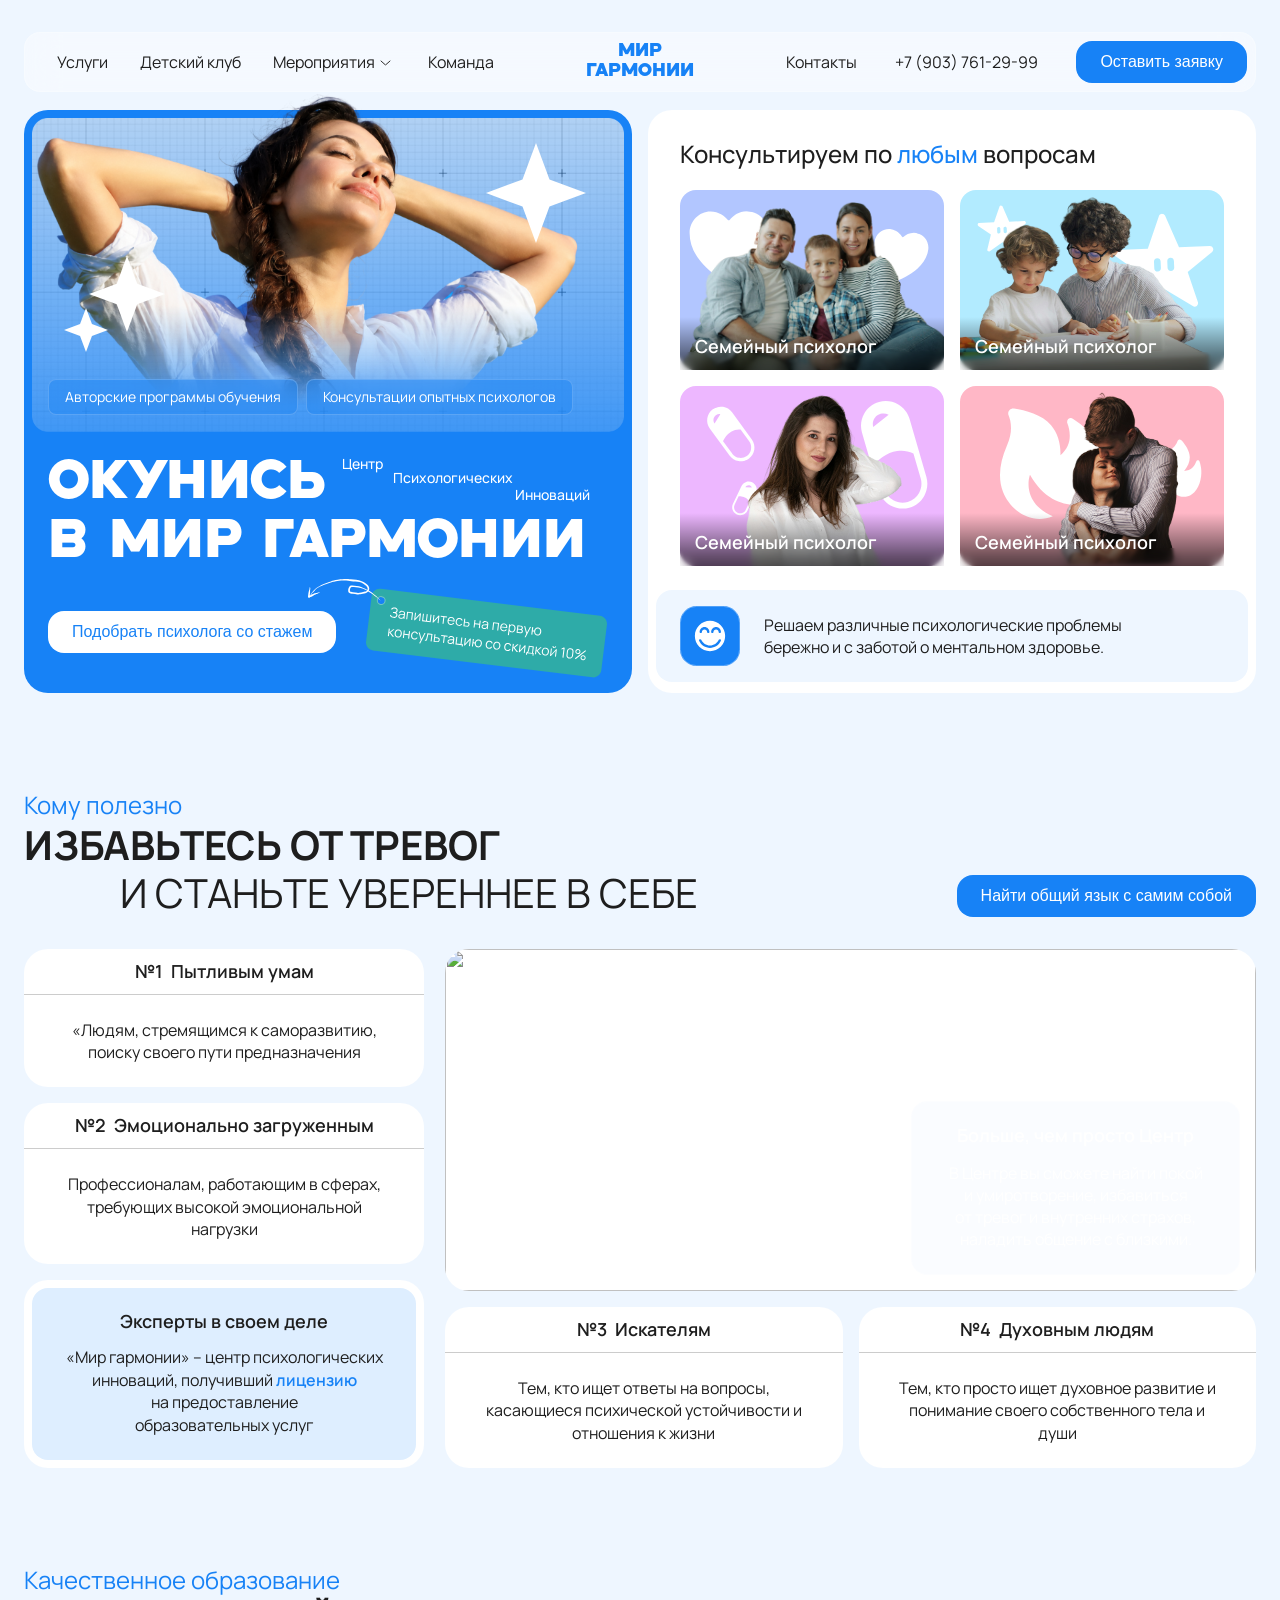
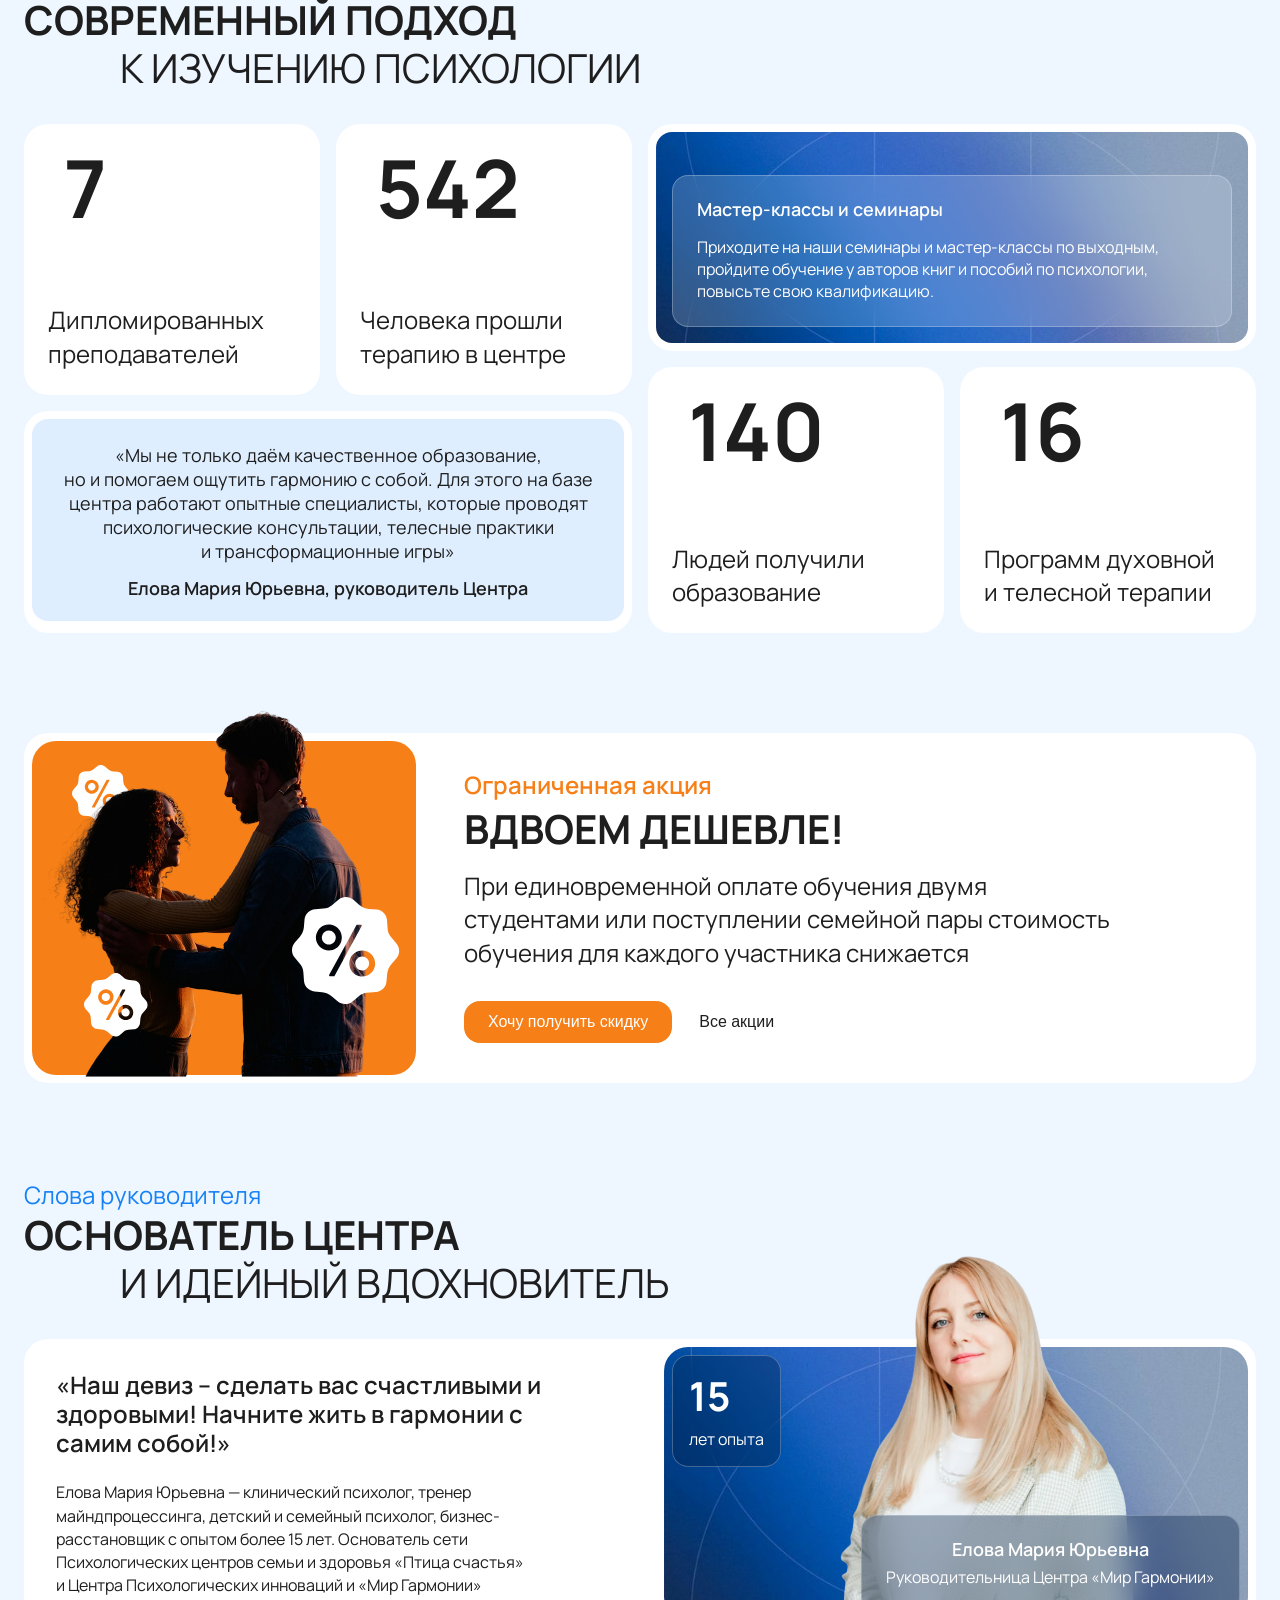
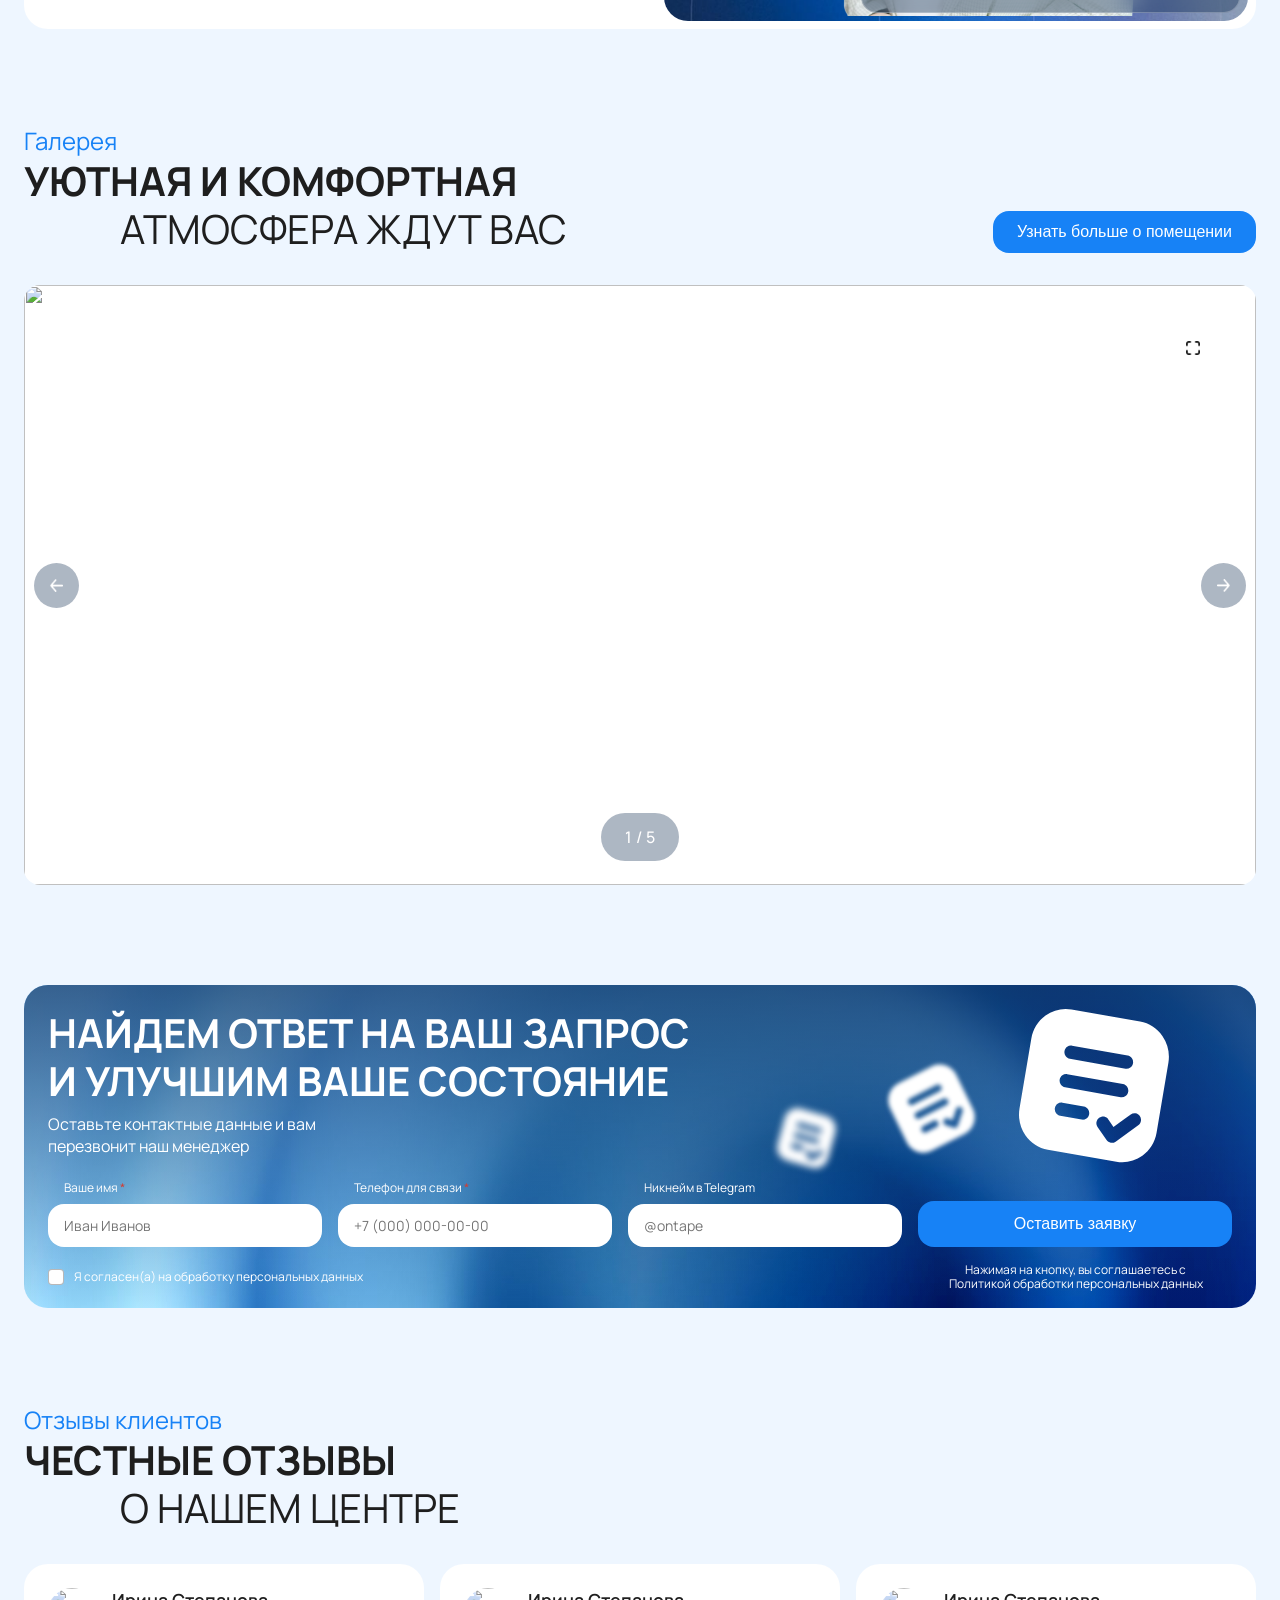
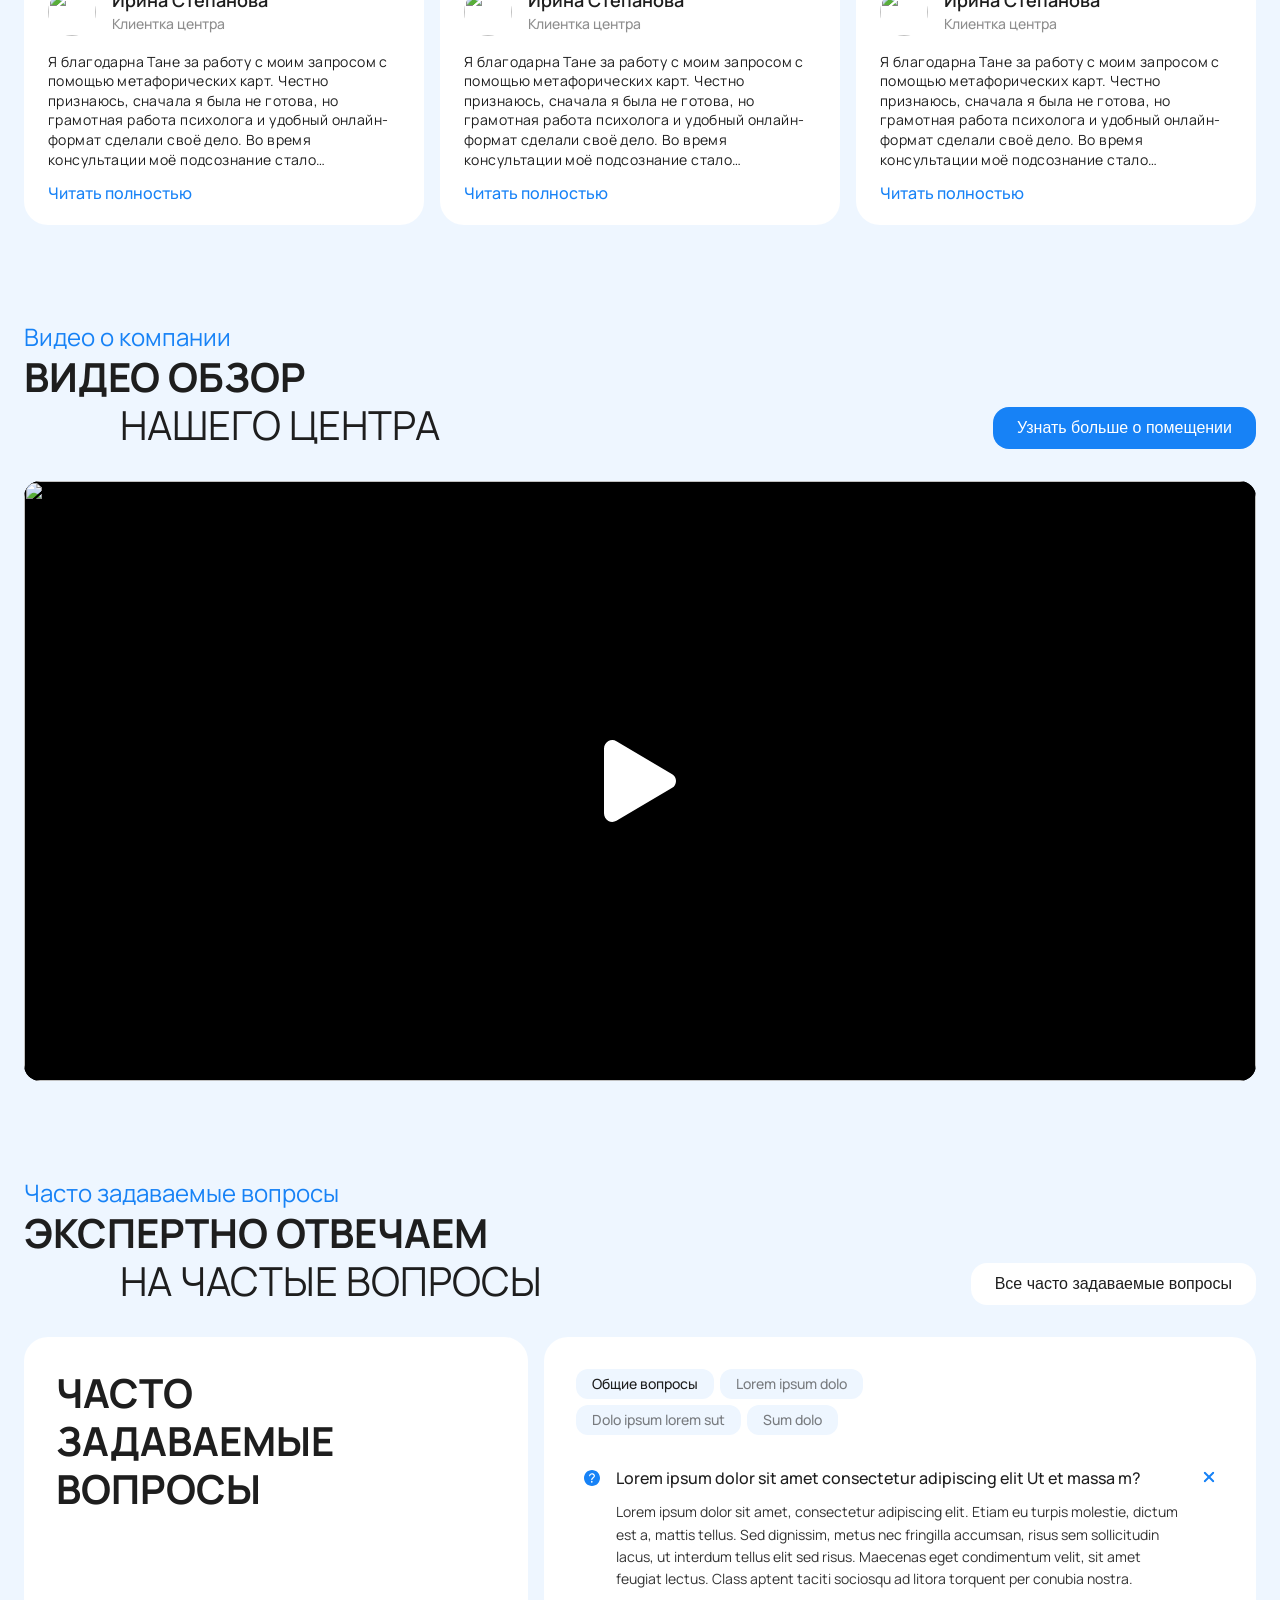
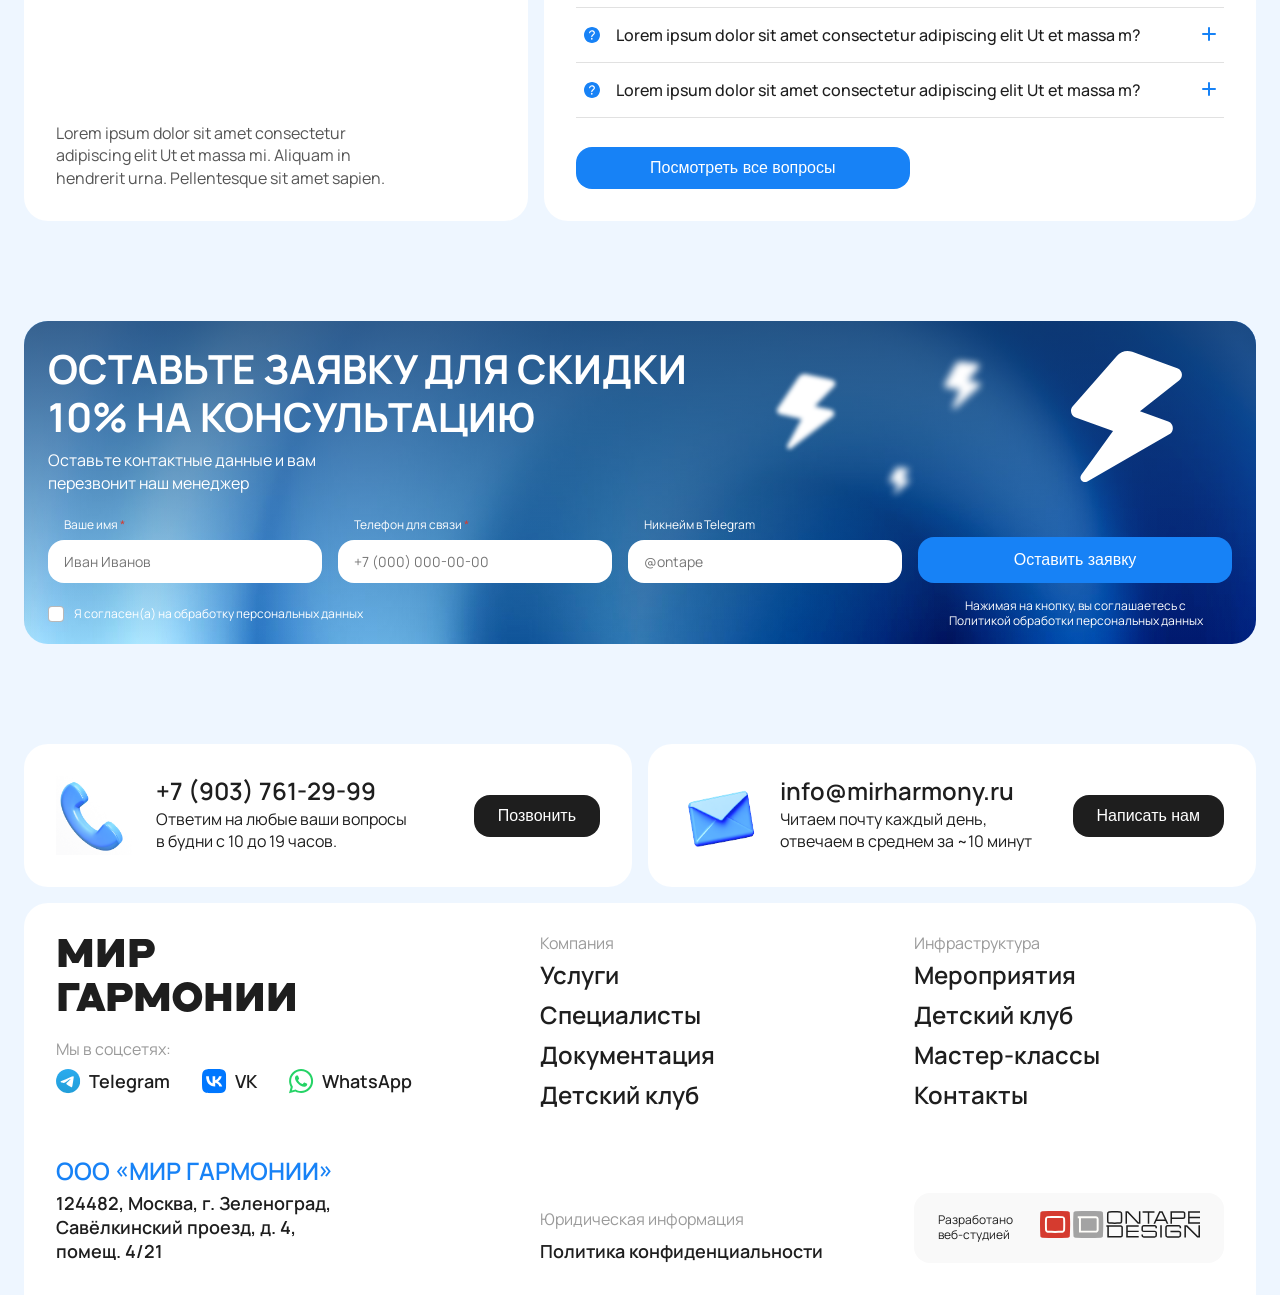
==== commit 656f12f2: "mir harmony" ====
--- a/index.html
+++ b/index.html
@@ -46,8 +46,18 @@
                             <li class="nav__item">
                                 <a class="nav__link" href="child_club.html">Детский клуб</a>
                             </li>
-                            <li class="nav__item">
+                            <li class="nav__item nav__item--dropdown flex_row">
                                 <a class="nav__link" href="events.html">Мероприятия</a>
+                                <svg xmlns="http://www.w3.org/2000/svg" width="21" height="22" viewBox="0 0 21 22"
+                                    fill="none">
+                                    <path
+                                        d="M6 10L10.1678 13.7047C10.3573 13.8731 10.6427 13.8731 10.8322 13.7047L15 10"
+                                        stroke="#2C2C2C" stroke-linecap="round" />
+                                </svg>
+                                <ul class="nav__dropdown">
+                                    <li><a href="events.html">Аромапсихолог</a></li>
+                                    <li><a href="events.html">Квантовый психолог</a></li>
+                                </ul>
                             </li>
                             <li class="nav__item">
                                 <a class="nav__link" href="team.html">Команда</a>
@@ -462,7 +472,7 @@
                 <div class="text_block--v5_image">
                     <img src="assets/images/quote_director/director.png" alt="" class="outside_image">
                     <img src="assets/images/advantages/advantages1.png" alt="" class="abs-cover">
-                    <div class="bullet_1 bullet-glass flex_column pad_24">
+                    <div class="bullet_1 bullet-glass flex_column">
                         <h4 class="text-h2 fw-bold">15</h4>
                         <p>лет опыта</p>
                     </div>
--- a/assets/css/style.css
+++ b/assets/css/style.css
@@ -54,7 +54,9 @@
     --text-light: #ffffff;
     --muted: rgba(14, 20, 34, 0.65);
     --accent: rgba(23, 130, 246, 1);
-    --accent-hover: rgba(23, 130, 246, 0.9);
+    --accent-hover: rgb(6, 122, 245);
+    --light-hover: rgba(255, 255, 255, 0.9);
+    --dark-hover: rgba(30, 30, 30, 0.9);
 
     --white: #F5F5F5;
     --dark: #0b1020;
@@ -295,6 +297,11 @@
     color: var(--accent);
 }
 
+.button_light:hover {
+    background: var(--light-hover);
+    color: var(--accent);
+}
+
 .button_dark {
     border-radius: 16px;
     padding: 12px 24px;
@@ -303,6 +310,11 @@
     color: var(--bg--card);
 }
 
+.button_dark:hover {
+    background: var(--dark-hover);
+    color: var(--bg--card);
+}
+
 .button_light.black_text {
     border-radius: 16px;
     padding: 12px 24px;
@@ -369,7 +381,7 @@
     top: 32px;
     left: 0;
     right: 0;
-    z-index: 999999;
+    z-index: 99999;
 }
 
 .header__inner {
@@ -393,6 +405,14 @@
     align-items: center;
 }
 
+.nav__item a {
+    color: var(--text);
+}
+
+.nav__item a:hover {
+    color: var(--dark-hover);
+}
+
 .nav__list {
     align-items: center;
 }
@@ -408,6 +428,58 @@
     display: flex;
     gap: 38px;
     align-items: center;
+}
+
+.nav__item--dropdown {
+    position: relative;
+    cursor: pointer;
+}
+
+.nav__item--dropdown svg {
+    transition: transform 0.2s ease;
+}
+
+.nav__item--dropdown:hover svg,
+.nav__item--dropdown:focus-within svg {
+    transform: rotate(180deg);
+}
+
+.nav__dropdown {
+    position: absolute;
+    top: calc(100% + 12px);
+    left: 0;
+    min-width: 220px;
+    padding: 8px;
+    margin: 0;
+    list-style: none;
+    background: rgba(255, 255, 255, 0.96);
+    border-radius: var(--space-16);
+    opacity: 0;
+    visibility: hidden;
+    transform: translateY(8px);
+    transition: opacity 0.2s ease, transform 0.2s ease, visibility 0.2s ease;
+    z-index: 10;
+}
+
+.nav__item--dropdown:hover .nav__dropdown,
+.nav__item--dropdown:focus-within .nav__dropdown {
+    opacity: 1;
+    visibility: visible;
+    transform: translateY(0);
+}
+
+.nav__dropdown a {
+    display: block;
+    padding: 8px 12px;
+    border-radius: 8px;
+    color: var(--text);
+    text-decoration: none;
+    white-space: nowrap;
+    transition: background 0.15s ease;
+}
+
+.nav__dropdown a:hover {
+    background: rgba(238, 246, 255, 1);
 }
 
 .burger-btn {
@@ -939,6 +1011,9 @@
 .text_block--v4_content .button_action {
     background: rgba(246, 127, 23, 1);
 }
+.text_block--v4_content .button_action:hover {
+    background: rgb(245, 122, 15);
+}
 
 /* text_block--v5_card */
 .text_block--v5_card {
@@ -983,6 +1058,7 @@
 .text_block--v5_image .bullet_1 {
     top: 8px;
     left: 8px;
+    padding: var(--space-16);
 }
 
 .text_block--v5_image .bullet_2 {
@@ -1075,11 +1151,15 @@
     line-height: 1;
     display: inline-flex;
     align-items: center;
-    gap: var(--space-8);
+    gap: var(--space-4);
+    font-weight: 500;
+    font-size: 16px;
 }
 
 .gallery .swiper-pagination-current,
 .gallery .swiper-pagination-total {
+    font-size: 16px;
+    font-weight: 500;
     color: #fff;
 }
 
@@ -1158,7 +1238,7 @@
 }
 
 .text_block--v6_section__content .form_label {
-    padding-left: var(--space-8);
+    padding-left: var(--space-16);
 }
 
 .form_group {
@@ -1198,6 +1278,7 @@
 
 .form_checkbox {
     gap: 10px;
+    align-items: center;
 }
 
 .label_policy {
@@ -2025,7 +2106,7 @@
 }
 
 .text_block--v11_content {
-    padding: var(--space-8);
+    padding: 0 var(--space-8);
     flex: 1;
 }
 
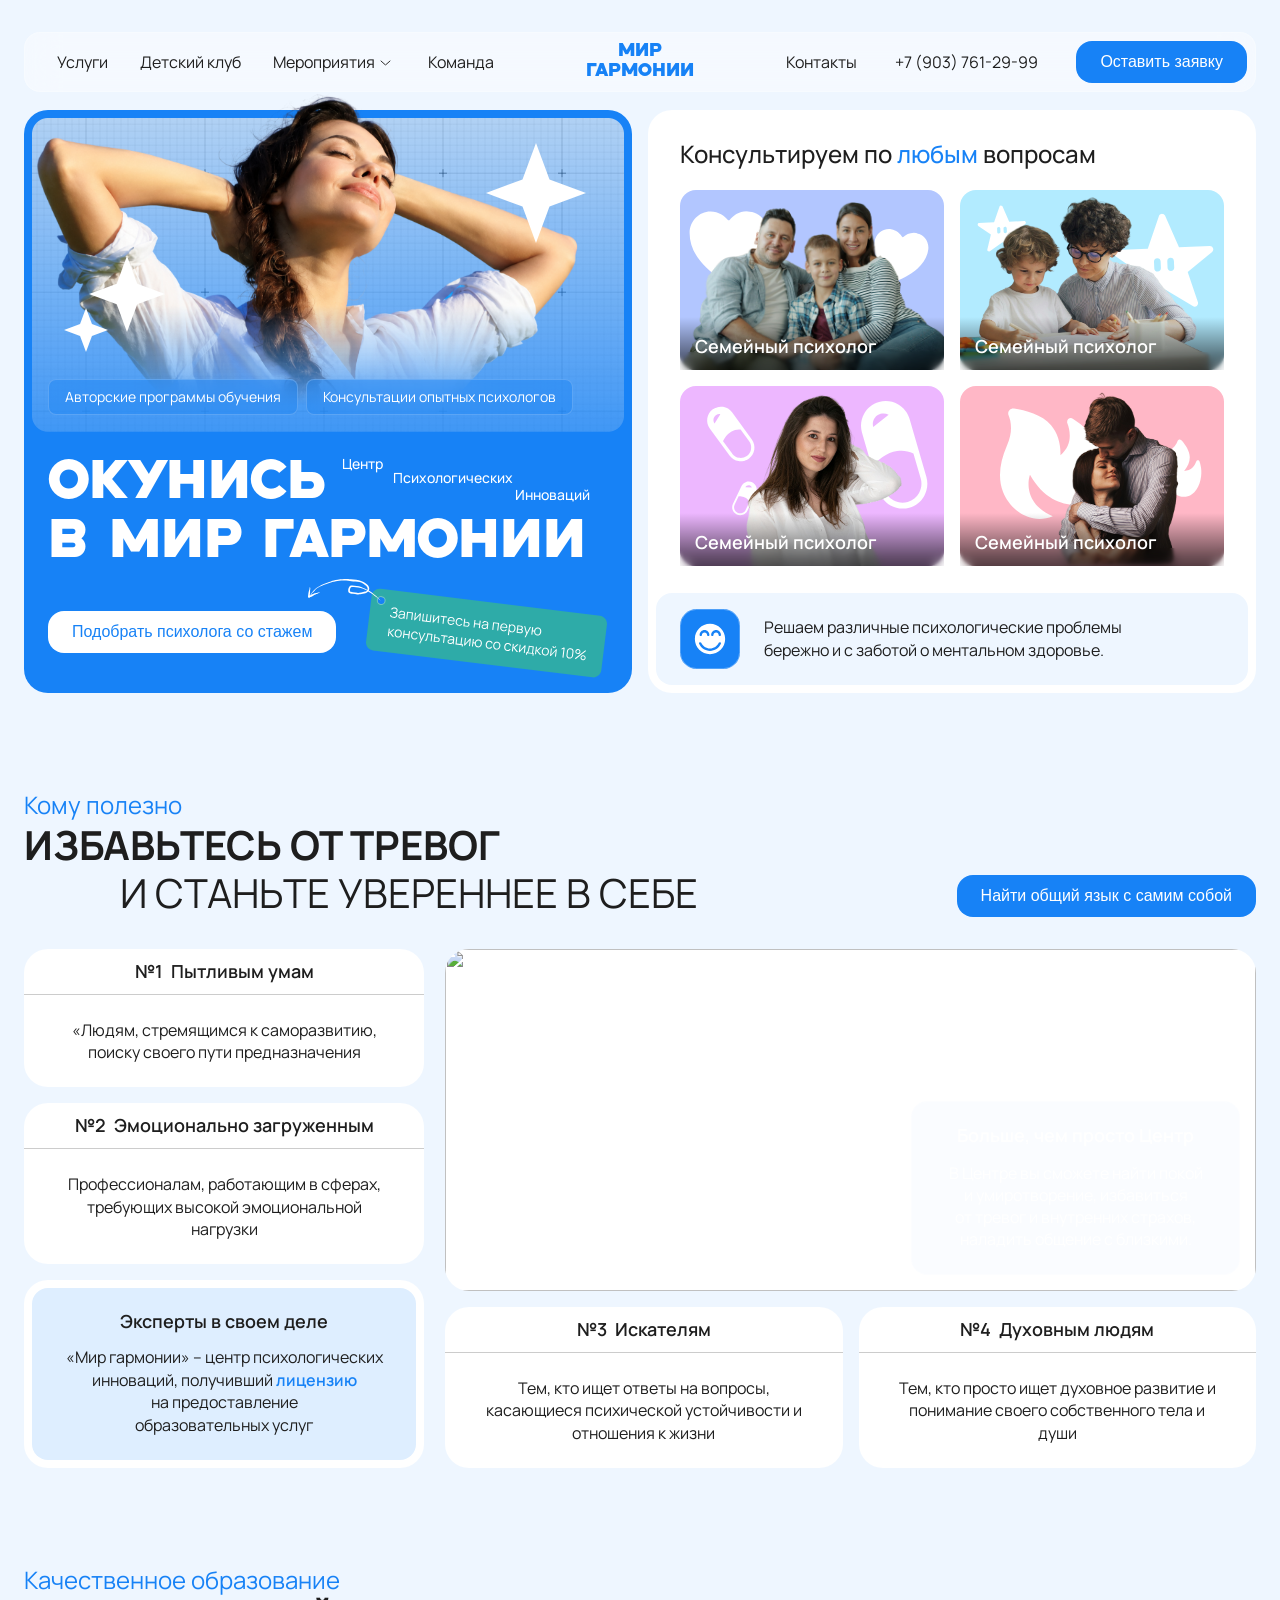
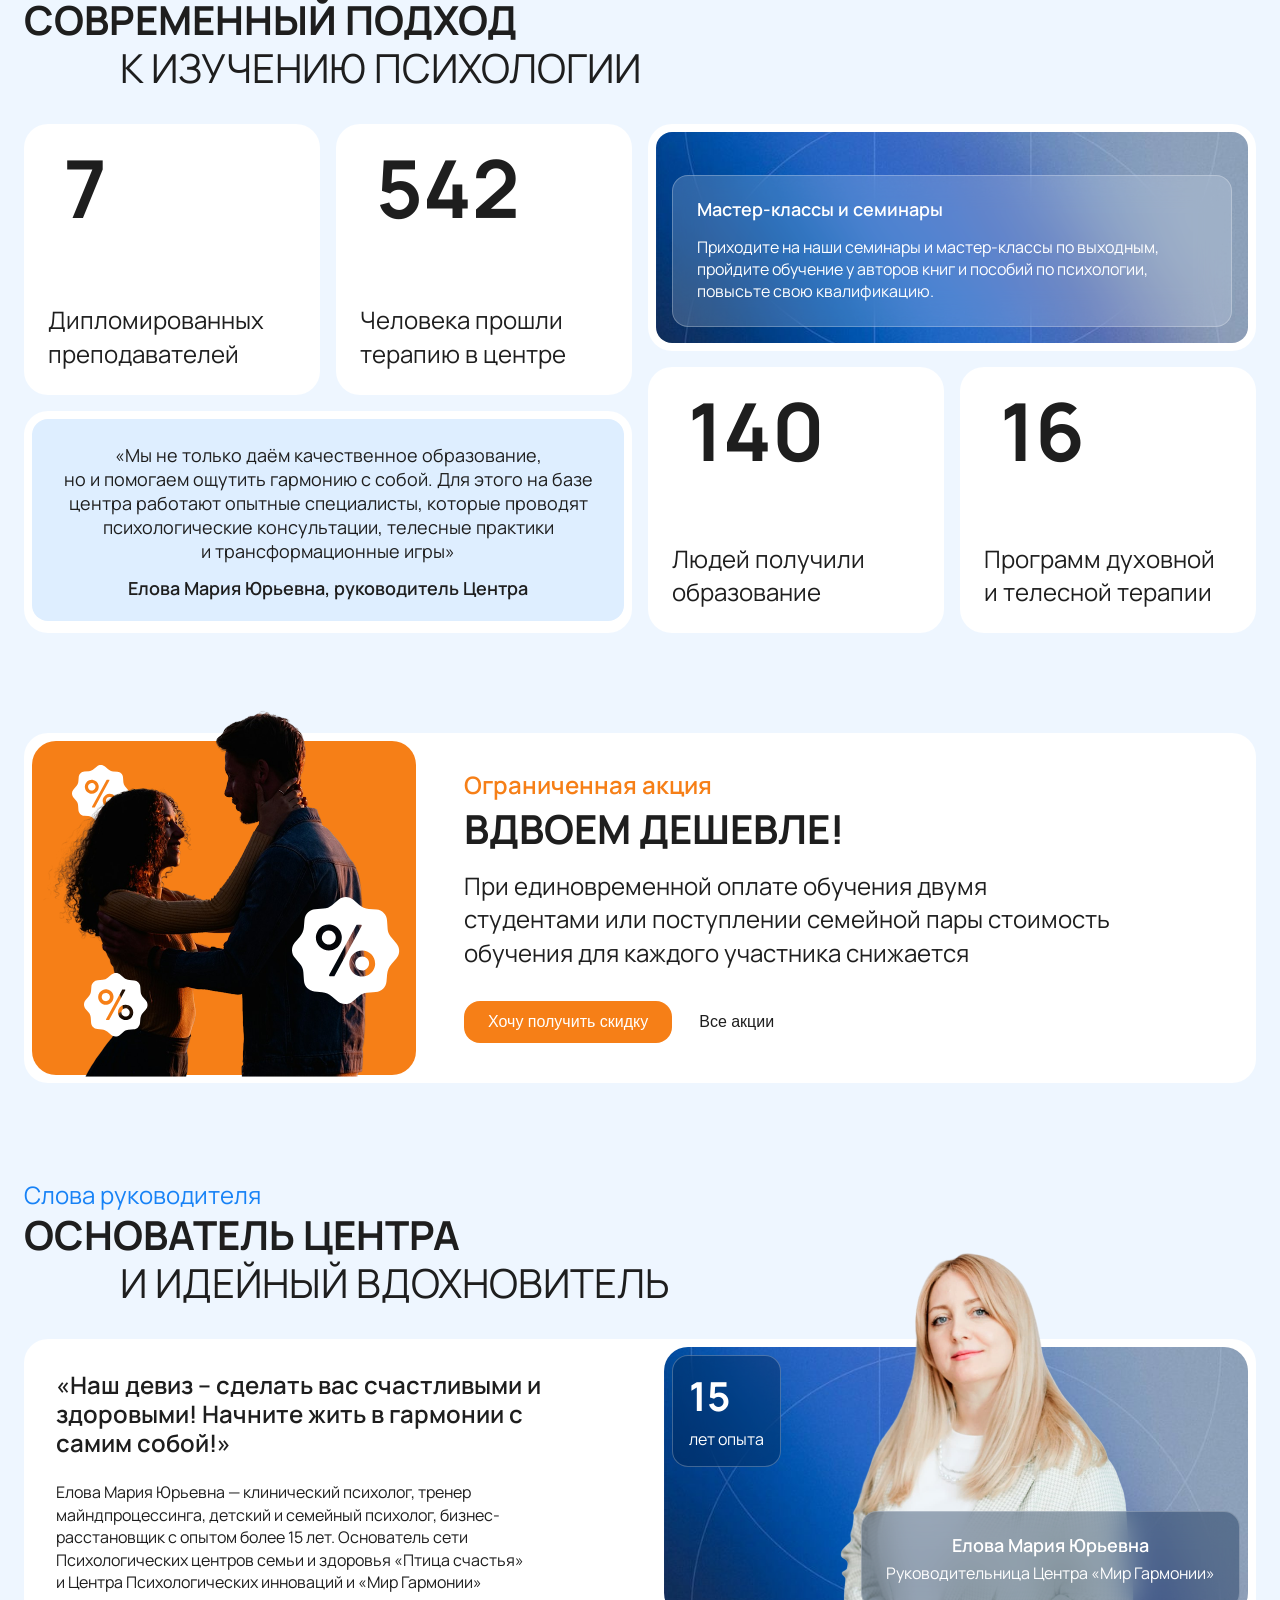
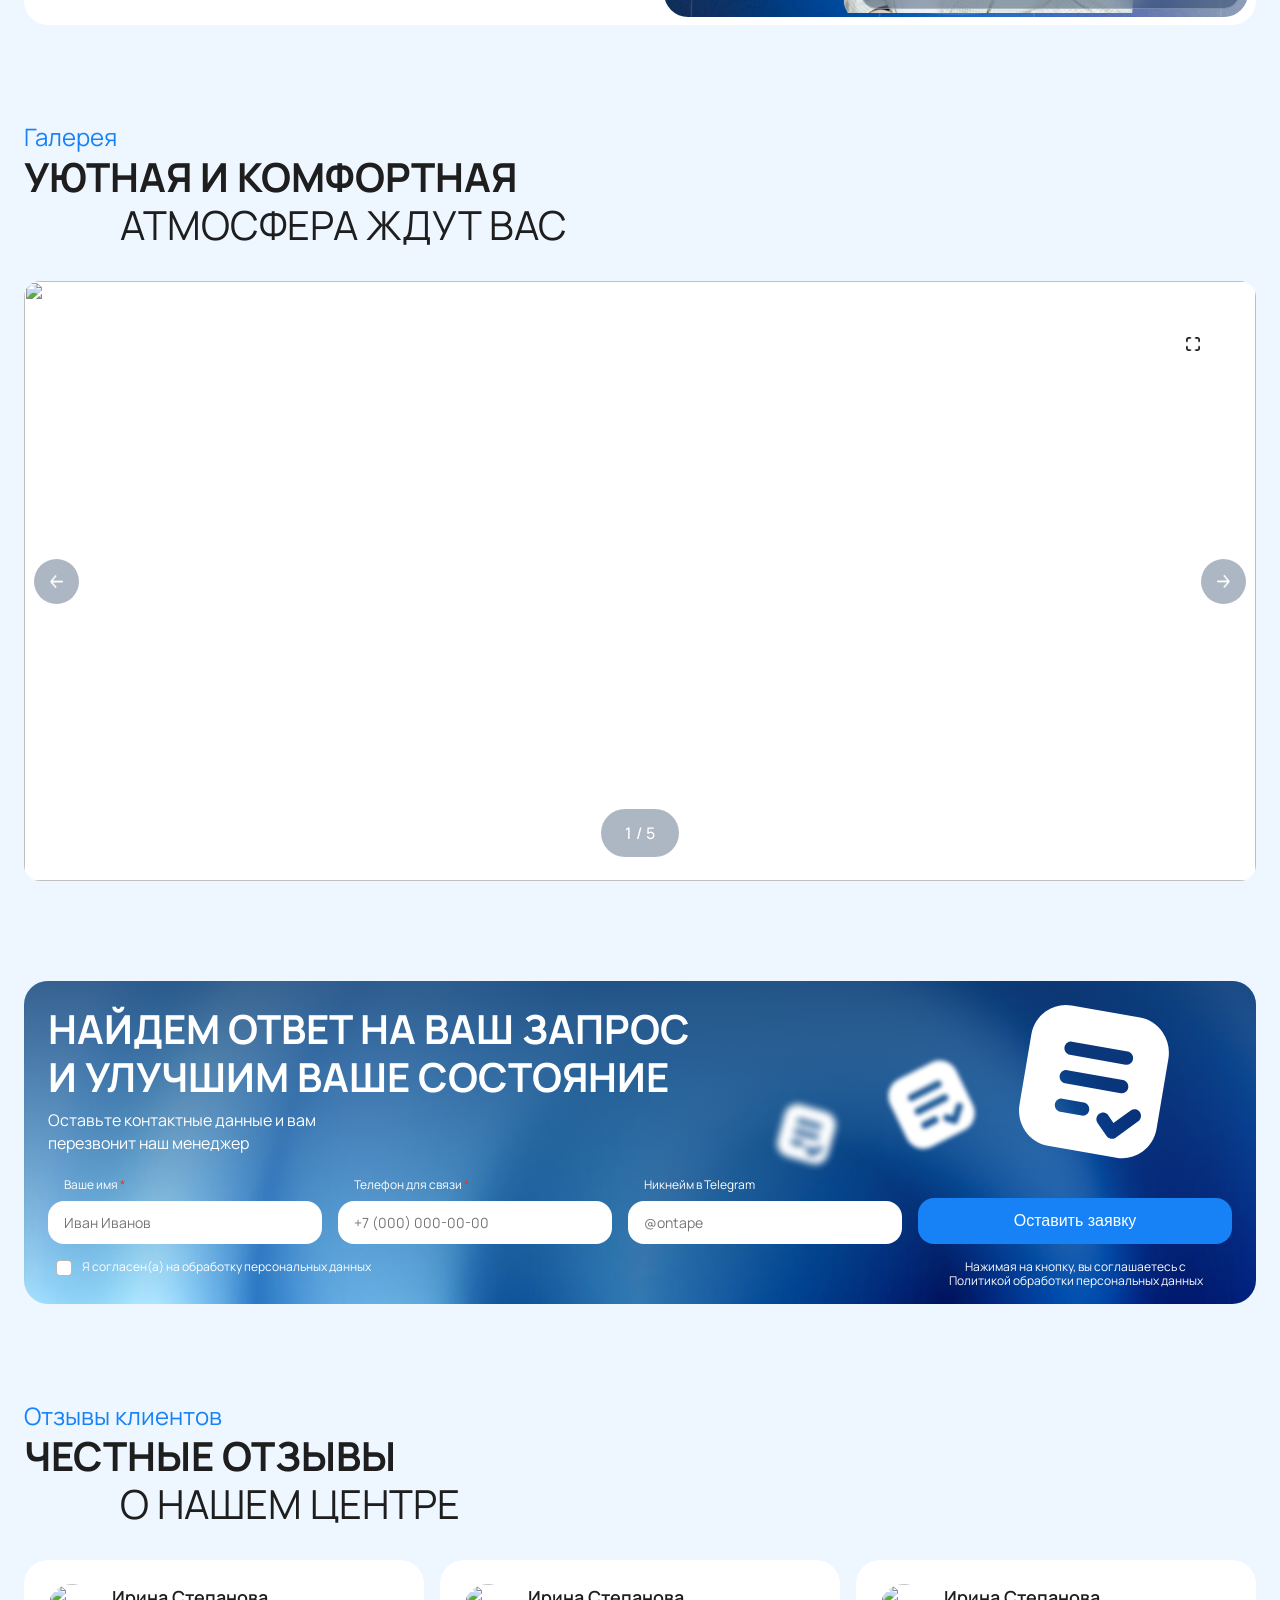
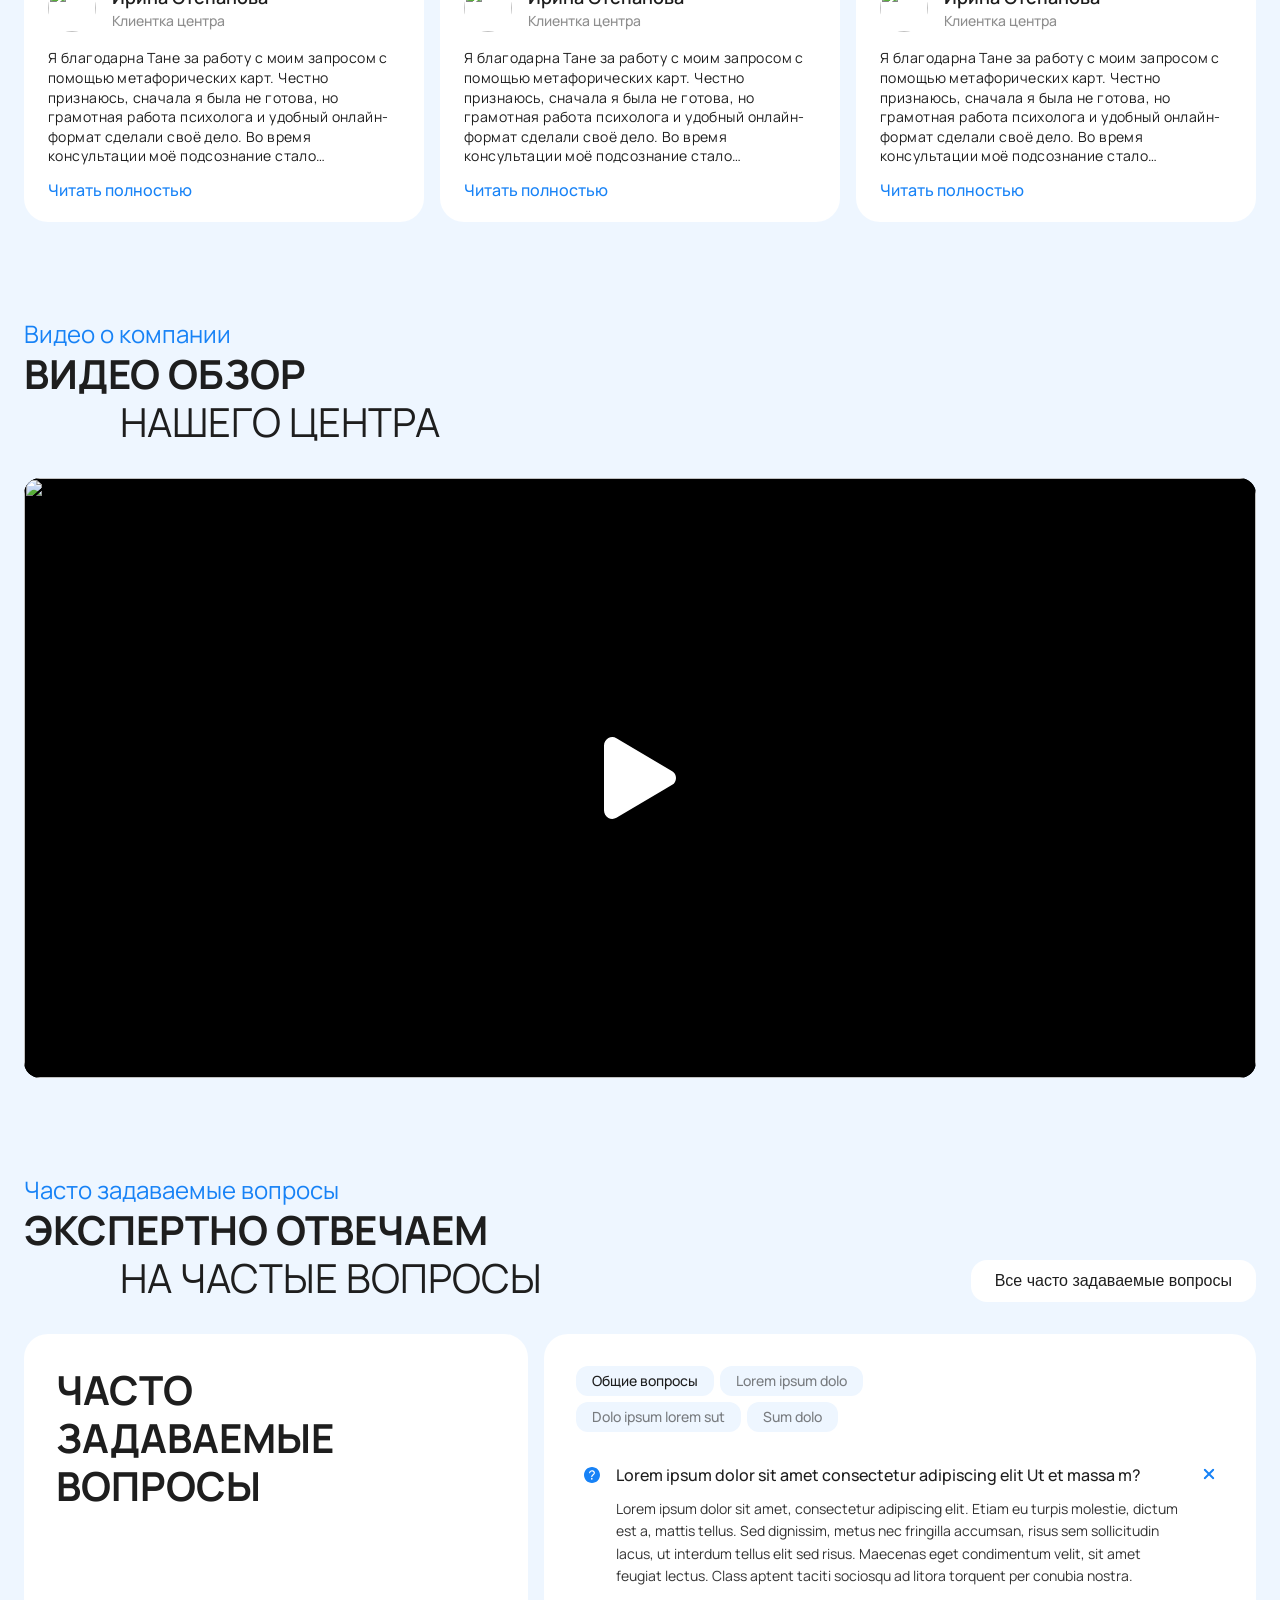
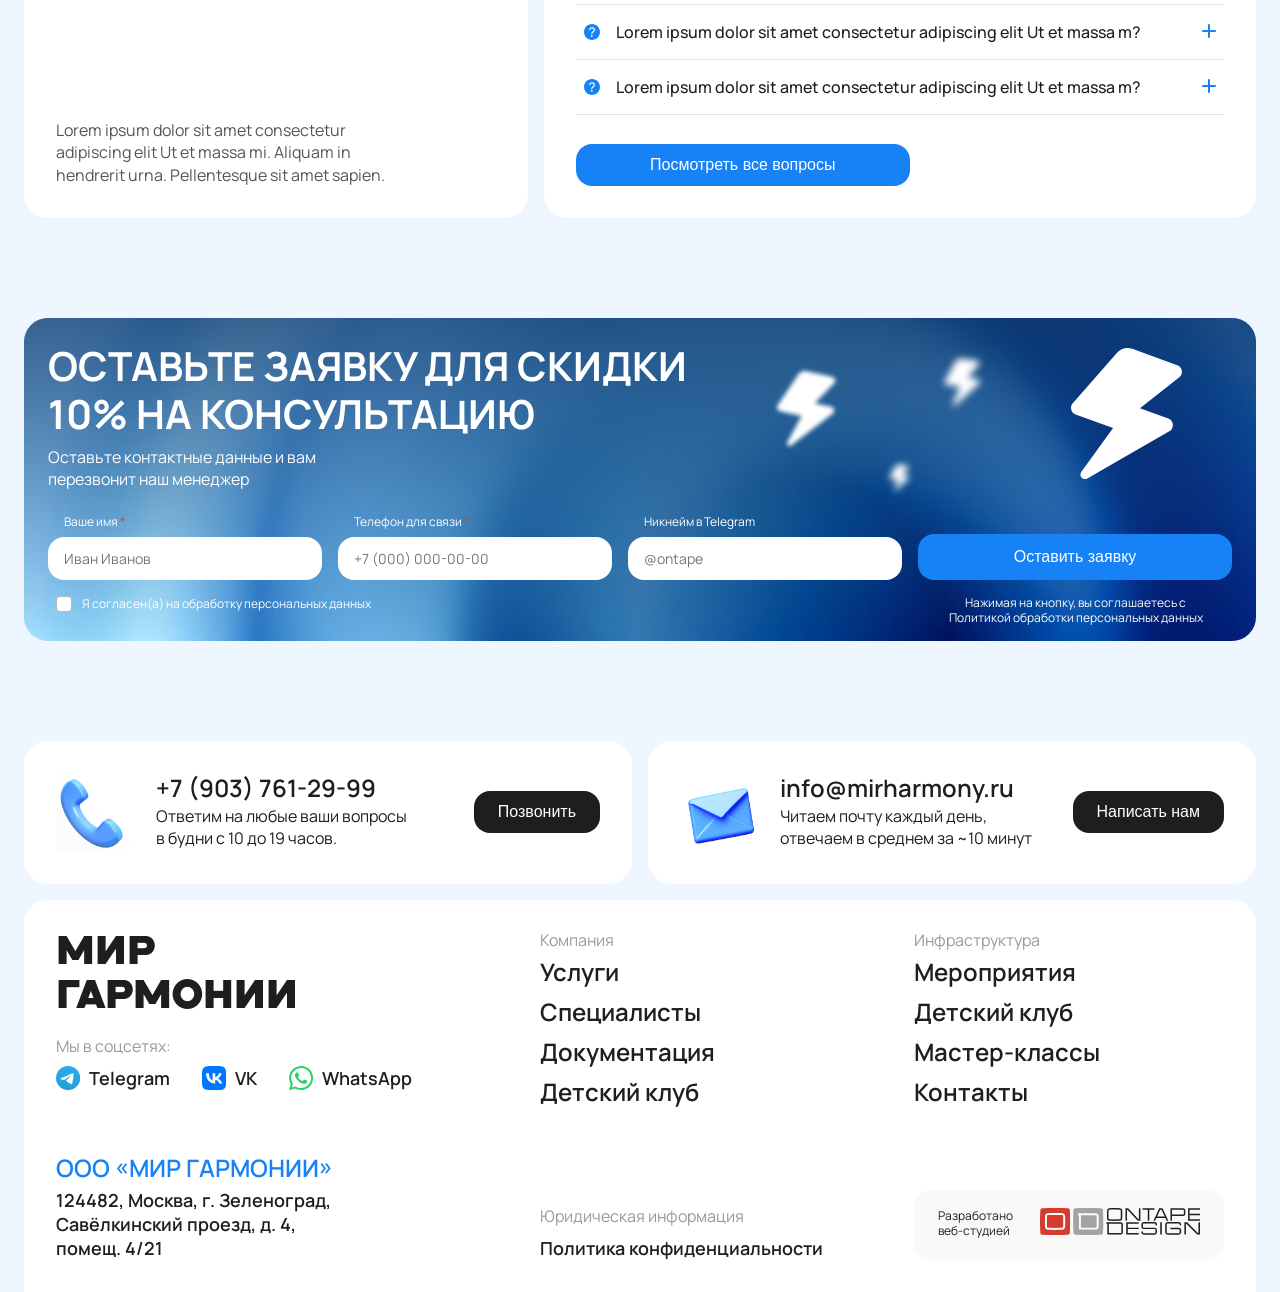
==== commit d06cf7e1: "mir harmony" ====
--- a/index.html
+++ b/index.html
@@ -492,7 +492,6 @@
                         <div class="fw-reg">атмосфера ждут вас</div>
                     </h2>
                 </div>
-                <button class="button_default">Узнать больше о помещении</button>
             </div>
             <div class="gallery swiper">
                 <div class="swiper-wrapper">
@@ -699,6 +698,28 @@
                     <button class="read_more_btn text-body fw-medium" type="button">Читать полностью</button>
 
                 </div>
+                <div class="popup_background" id="commentPopup">
+                    <div class="popup_comment card flex_column pad_24 gap_16">
+                        <button type="button" class="popup_close" aria-label="Закрыть">
+                            <svg xmlns="http://www.w3.org/2000/svg" width="14" height="14" viewBox="0 0 14 14"
+                                fill="none">
+                                <path d="M13 13L1 1M13 1L1 13" stroke="RGBA(72, 160, 255, 1)" stroke-width="2"
+                                    stroke-linecap="round" stroke-linejoin="round" />
+                            </svg>
+                        </button>
+                        <div class="general_info_user flex_row gap_16">
+                            <div class="image_user">
+                                <img class="popup_comment_avatar" src="" alt="">
+                            </div>
+                            <div class="minimum_info_user flex_column gap_4">
+                                <h4 class="text-h4 fw-semibold popup_comment_name"></h4>
+                                <p class="text-micro fw-medium popup_comment_role"></p>
+                            </div>
+                        </div>
+                        <div class="popup_comment_text text-micro fw-reg"></div>
+                    </div>
+                </div>
+
             </div>
         </div>
         <div class="section top_pad">
@@ -710,7 +731,6 @@
                         <div class="fw-reg">нашего центра</div>
                     </h2>
                 </div>
-                <button class="button_default">Узнать больше о помещении</button>
             </div>
             <div class="video_frame">
                 <div class="video_frame" data-src="https://rutube.ru/play/embed/2e91408a7202bd8cd3f6fc1dcba42db8">
@@ -1050,7 +1070,7 @@
                         <div class="social_media_section flex_column gap_12">
                             <p class="title text-body fw-reg">Мы в соцсетях:</p>
                             <div class="social_media_blocks flex_row gap_32">
-                                <div class="social_media_block flex_row gap_8">
+                                <a href="#" target="_blank" class="social_media_block flex_row gap_8">
                                     <svg xmlns="http://www.w3.org/2000/svg" width="25" height="25" viewBox="0 0 25 25"
                                         fill="none">
                                         <g clip-path="url(#clip0_229_15040)">
@@ -1073,8 +1093,8 @@
                                         </defs>
                                     </svg>
                                     <p class="fw-semibold">Telegram</p>
-                                </div>
-                                <div class="social_media_block flex_row gap_8">
+                                </a>
+                                <a href="#" target="_blank" class="social_media_block flex_row gap_8">
                                     <svg xmlns="http://www.w3.org/2000/svg" width="25" height="25" viewBox="0 0 25 25"
                                         fill="none">
                                         <g clip-path="url(#clip0_229_15045)">
@@ -1092,8 +1112,8 @@
                                         </defs>
                                     </svg>
                                     <p class="fw-semibold">VK</p>
-                                </div>
-                                <div class="social_media_block flex_row gap_8">
+                                </a>
+                                <a href="#" target="_blank" class="social_media_block flex_row gap_8">
                                     <svg xmlns="http://www.w3.org/2000/svg" width="25" height="25" viewBox="0 0 25 25"
                                         fill="none">
                                         <path
@@ -1101,7 +1121,7 @@
                                             fill="#25D366" />
                                     </svg>
                                     <p class="fw-semibold">WhatsApp</p>
-                                </div>
+                                </a>
                             </div>
                         </div>
                     </div>
@@ -1119,10 +1139,11 @@
                                 Компания
                             </p>
                             <ul class="flex_column gap_16">
-                                <li class="text-h3 fw-semibold"><a href="services.html">Услуги</a></li>
-                                <li class="text-h3 fw-semibold"><a href="team.html">Специалисты</a></li>
-                                <li class="text-h3 fw-semibold"><a href="#">Документация</a></li>
-                                <li class="text-h3 fw-semibold"><a href="child_club.html">Детский клуб</a></li>
+                                <li class="footer_link text-h3 fw-semibold"><a href="services.html">Услуги</a></li>
+                                <li class="footer_link text-h3 fw-semibold"><a href="team.html">Специалисты</a></li>
+                                <li class="footer_link text-h3 fw-semibold"><a href="#">Документация</a></li>
+                                <li class="footer_link text-h3 fw-semibold"><a href="child_club.html">Детский клуб</a>
+                                </li>
                             </ul>
                         </div>
                         <div class="footer__menu_block flex_column gap_12">
@@ -1131,7 +1152,8 @@
                                 Юридическая информация
                             </p>
                             <ul>
-                                <li class="policy_link fw-semibold"><a href="#">Политика конфиденциальности</a>
+                                <li class="footer_link policy_link fw-semibold"><a href="#">Политика
+                                        конфиденциальности</a>
                                 </li>
                             </ul>
                         </div>
@@ -1142,16 +1164,19 @@
                                 Инфраструктура
                             </p>
                             <ul class="flex_column gap_16">
-                                <li class="text-h3 fw-semibold"><a href="events.html">Мероприятия</a></li>
-                                <li class="text-h3 fw-semibold"><a href="child_club.html">Детский клуб</a></li>
-                                <li class="text-h3 fw-semibold"><a href="master_classes.html">Мастер-классы</a></li>
-                                <li class="text-h3 fw-semibold"><a href="contacts.html">Контакты</a></li>
+                                <li class="footer_link text-h3 fw-semibold"><a href="events.html">Мероприятия</a></li>
+                                <li class="footer_link text-h3 fw-semibold"><a href="child_club.html">Детский клуб</a>
+                                </li>
+                                <li class="footer_link text-h3 fw-semibold"><a
+                                        href="master_classes.html">Мастер-классы</a></li>
+                                <li class="footer_link text-h3 fw-semibold"><a href="contacts.html">Контакты</a></li>
                             </ul>
                         </div>
-                        <div class="footer-copy__right">
+                        <a target="_blank" href="https://ontape-design.ru" class="footer-copy__right">
                             <p class="text-micro-super fw-reg">Разработано веб-студией</p>
-                            <a target="_blank" href="https://ontape-design.ru"><svg xmlns="http://www.w3.org/2000/svg"
-                                    width="160" height="27" viewBox="0 0 160 27" fill="none">
+                            <div class="copy__right">
+                                <svg xmlns="http://www.w3.org/2000/svg" width="160" height="27" viewBox="0 0 160 27"
+                                    fill="none">
                                     <path
                                         d="M74.6479 0.0839844C76.4691 0.0839844 78.2902 0.120208 80.1114 0.210769C81.2449 0.265105 82.1555 1.1526 82.2112 2.25743C82.3599 5.08292 82.3599 7.89029 82.2112 10.7158C82.1555 11.8206 81.2449 12.7081 80.1114 12.7624C78.2902 12.8349 76.4691 12.8892 74.6479 12.8892C72.8268 12.8892 71.0057 12.853 69.1845 12.7624C68.051 12.7081 67.1404 11.8206 67.0846 10.7158C66.936 7.89029 66.936 5.08292 67.0846 2.25743C67.1404 1.1526 68.051 0.265105 69.1845 0.210769C71.0057 0.120208 72.8268 0.0839844 74.6479 0.0839844ZM69.2403 1.65973C69.0544 1.65973 68.8872 1.73218 68.7757 1.85897C68.6456 1.98575 68.5713 2.14876 68.5713 2.31177C68.4226 5.0648 68.4226 7.87217 68.5713 10.6252C68.5713 10.8063 68.6642 10.9693 68.7757 11.078C68.9058 11.2048 69.073 11.2772 69.2403 11.2772C71.0243 11.3497 72.8454 11.404 74.6294 11.404C76.4133 11.404 78.2345 11.3678 80.0184 11.2772C80.2043 11.2772 80.3715 11.2048 80.483 11.078C80.6131 10.9512 80.6874 10.7882 80.6874 10.6252C80.8361 7.87217 80.8361 5.0648 80.6874 2.31177C80.6874 2.13065 80.6131 1.96764 80.483 1.85897C80.3529 1.73218 80.1857 1.65973 80.0184 1.65973C78.2345 1.58729 76.4133 1.53295 74.6294 1.53295C72.8454 1.53295 71.0428 1.56917 69.2403 1.65973Z"
                                         fill="#1E1E1E" />
@@ -1198,8 +1223,9 @@
                                     <path
                                         d="M38.9689 7.20504H37.7424V5.28516H55.8795C57.3847 5.3576 58.574 6.51678 58.6484 7.98385V18.9054C58.574 20.3725 57.3661 21.5317 55.8795 21.6041H38.9689V7.20504ZM56.6786 18.7968V8.07441C56.66 7.83896 56.5671 7.62161 56.3998 7.4586C56.2326 7.2956 56.0096 7.20504 55.768 7.18692H40.9201V19.6661H55.768C56.0096 19.648 56.2326 19.5575 56.3998 19.3945C56.5856 19.2496 56.6786 19.0322 56.6786 18.7968Z"
                                         fill="#FFFEFA" />
-                                </svg></a>
-                        </div>
+                                </svg>
+                            </div>
+                        </a>
                     </div>
                 </div>
             </div>
@@ -1216,8 +1242,8 @@
             </p>
             <button type="button" class="popup_close" aria-label="Закрыть">
                 <svg xmlns="http://www.w3.org/2000/svg" width="14" height="14" viewBox="0 0 14 14" fill="none">
-                    <path d="M13 13L1 1M13 1L1 13" stroke="#1782F6" stroke-width="2" stroke-linecap="round"
-                        stroke-linejoin="round" />
+                    <path d="M13 13L1 1M13 1L1 13" stroke="RGBA(72, 160, 255, 1)" stroke-width="2"
+                        stroke-linecap="round" stroke-linejoin="round" />
                 </svg>
             </button>
         </div>
@@ -1262,8 +1288,8 @@
             <h3 class="text-h3 fw-medium">Выберите формат и время сессии с психологом</h3>
             <button type="button" class="popup_close" aria-label="Закрыть">
                 <svg xmlns="http://www.w3.org/2000/svg" width="14" height="14" viewBox="0 0 14 14" fill="none">
-                    <path d="M13 13L1 1M13 1L1 13" stroke="#1782F6" stroke-width="2" stroke-linecap="round"
-                        stroke-linejoin="round" />
+                    <path d="M13 13L1 1M13 1L1 13" stroke="RGBA(72, 160, 255, 1)" stroke-width="2"
+                        stroke-linecap="round" stroke-linejoin="round" />
                 </svg>
             </button>
         </div>
@@ -1409,7 +1435,10 @@
 
             </div>
 
-            <button type="submit" class="button_default submit_btn" id="sessionSubmitBtn">Записаться</button>
+            <div class="session_form_footer">
+                <button type="submit" class="button_default submit_btn" id="sessionSubmitBtn"
+                    disabled>Записаться</button>
+            </div>
         </form>
         <!-- Мини-календарь: один переиспользуемый компонент на весь попап -->
         <div class="mini_calendar card" id="miniCalendar" hidden>
@@ -1447,6 +1476,7 @@
     </div>
 </div>
 
+
 </html>
 <script>
     document.addEventListener('DOMContentLoaded', function () {
@@ -1455,6 +1485,7 @@
             spaceBetween: 24,
             loop: true,
             grabCursor: true,
+            speed: 600,
             pagination: {
                 el: '.gallery .swiper-pagination',
                 type: 'fraction',
--- a/assets/css/style.css
+++ b/assets/css/style.css
@@ -410,7 +410,11 @@
 }
 
 .nav__item a:hover {
-    color: var(--dark-hover);
+    color: var(--accent);
+}
+
+.header__phone:hover {
+    color: var(--accent);
 }
 
 .nav__list {
@@ -606,6 +610,7 @@
 
 .text_block--right_position {
     padding: 32px 8px 8px;
+    justify-content: space-between;
 }
 
 .text_block--right_position .text_block--top_section {
@@ -1011,6 +1016,7 @@
 .text_block--v4_content .button_action {
     background: rgba(246, 127, 23, 1);
 }
+
 .text_block--v4_content .button_action:hover {
     background: rgb(245, 122, 15);
 }
@@ -1032,7 +1038,7 @@
 }
 
 .text_block--v5_image .outside_image {
-    top: -111px !important;
+    top: -114px !important;
     left: 127px;
     max-height: 380px;
 }
@@ -1042,7 +1048,7 @@
 }
 
 .text_block--v5_content .text-body {
-    line-height: 144%;
+    line-height: 140%;
 }
 
 .text_block--v5_image .bullet-glass {
@@ -1233,8 +1239,10 @@
 }
 
 .text_block__v6--form .form_section__fields--bottom {
+    align-items: start;
     justify-content: space-between;
     padding-right: 24px;
+    padding-left: 8px;
 }
 
 .text_block--v6_section__content .form_label {
@@ -1385,6 +1393,20 @@
     display: inline-block;
 }
 
+.popup_comment {
+    padding: 30px 24px;
+    max-width: 457px;
+    margin: 0 auto;
+}
+
+.popup_comment_text p+p {
+    margin-top: 12px;
+}
+
+.popup_comment_text {
+    line-height: 140%;
+}
+
 /* video */
 .video_frame {
     position: relative;
@@ -1562,7 +1584,9 @@
 .footer__logo {
     font-size: 40px;
 }
-
+.footer__logo:hover{
+    color: var(--accent);
+}
 .footer__container .title {
     color: rgba(154, 154, 154, 1);
 }
@@ -1583,6 +1607,24 @@
     font-size: 18px;
 }
 
+.social_media_block .fw-semibold:hover,
+.footer__menu_block .policy_link:hover {
+    font-size: 18px;
+    color: var(--accent);
+}
+
+.footer_link:hover {
+    color: var(--accent);
+}
+
+.social_media_block p {
+    transition: color 0.2s ease;
+}
+
+.social_media_block:hover p {
+    color: var(--accent);
+}
+
 .footer__contacts .text-h3 {
     color: var(--accent);
 }
@@ -1595,13 +1637,13 @@
     background: rgba(249, 249, 249, 1);
     border-radius: var(--space-16);
     display: flex;
-    align-items: center;
     gap: 24px;
     padding: 18px 24px 20px 24px;
 }
 
 .footer-copy__right .text-micro-super {
     line-height: 130%;
+    max-width: 120px;
 }
 
 /* contacts */
@@ -2806,9 +2848,11 @@
     width: 100%;
     border-radius: var(--space-24);
     background: #fff;
-    max-height: 90vh;
+    max-height: 540px;
     overflow-y: auto;
     position: relative;
+    scrollbar-width: thin;
+    scrollbar-color: rgba(127, 183, 243, 1) rgba(242, 248, 255, 1);
 }
 
 .feedback_top_section,
@@ -2968,6 +3012,43 @@
     border-radius: var(--space-16);
     color: rgba(0, 0, 0, 0.4);
     width: 100% !important;
+}
+
+.form_session {
+    position: relative;
+    z-index: 8;
+}
+
+.session_form_footer {
+    position: sticky;
+    bottom: -24px;
+    left: 0;
+    right: 0;
+    margin: 0 -24px -24px;
+    padding: 0 24px 24px;
+    background: #fff;
+    z-index: 10;
+}
+
+.session_form_footer::before {
+    content: '';
+    position: absolute;
+    left: 0;
+    right: 0;
+    bottom: 100%;
+    height: 100px;
+    background: linear-gradient(to bottom, rgba(255, 255, 255, 0) 0%, rgba(255, 255, 255, 0.75) 80%, #fff 100%);
+    opacity: 0;
+    transition: opacity 0.2s ease;
+    pointer-events: none;
+}
+
+.session_form_footer.has-more-content::before {
+    opacity: 1;
+}
+
+.session_form_footer .submit_btn {
+    width: 100%;
 }
 
 .submit_btn:hover {
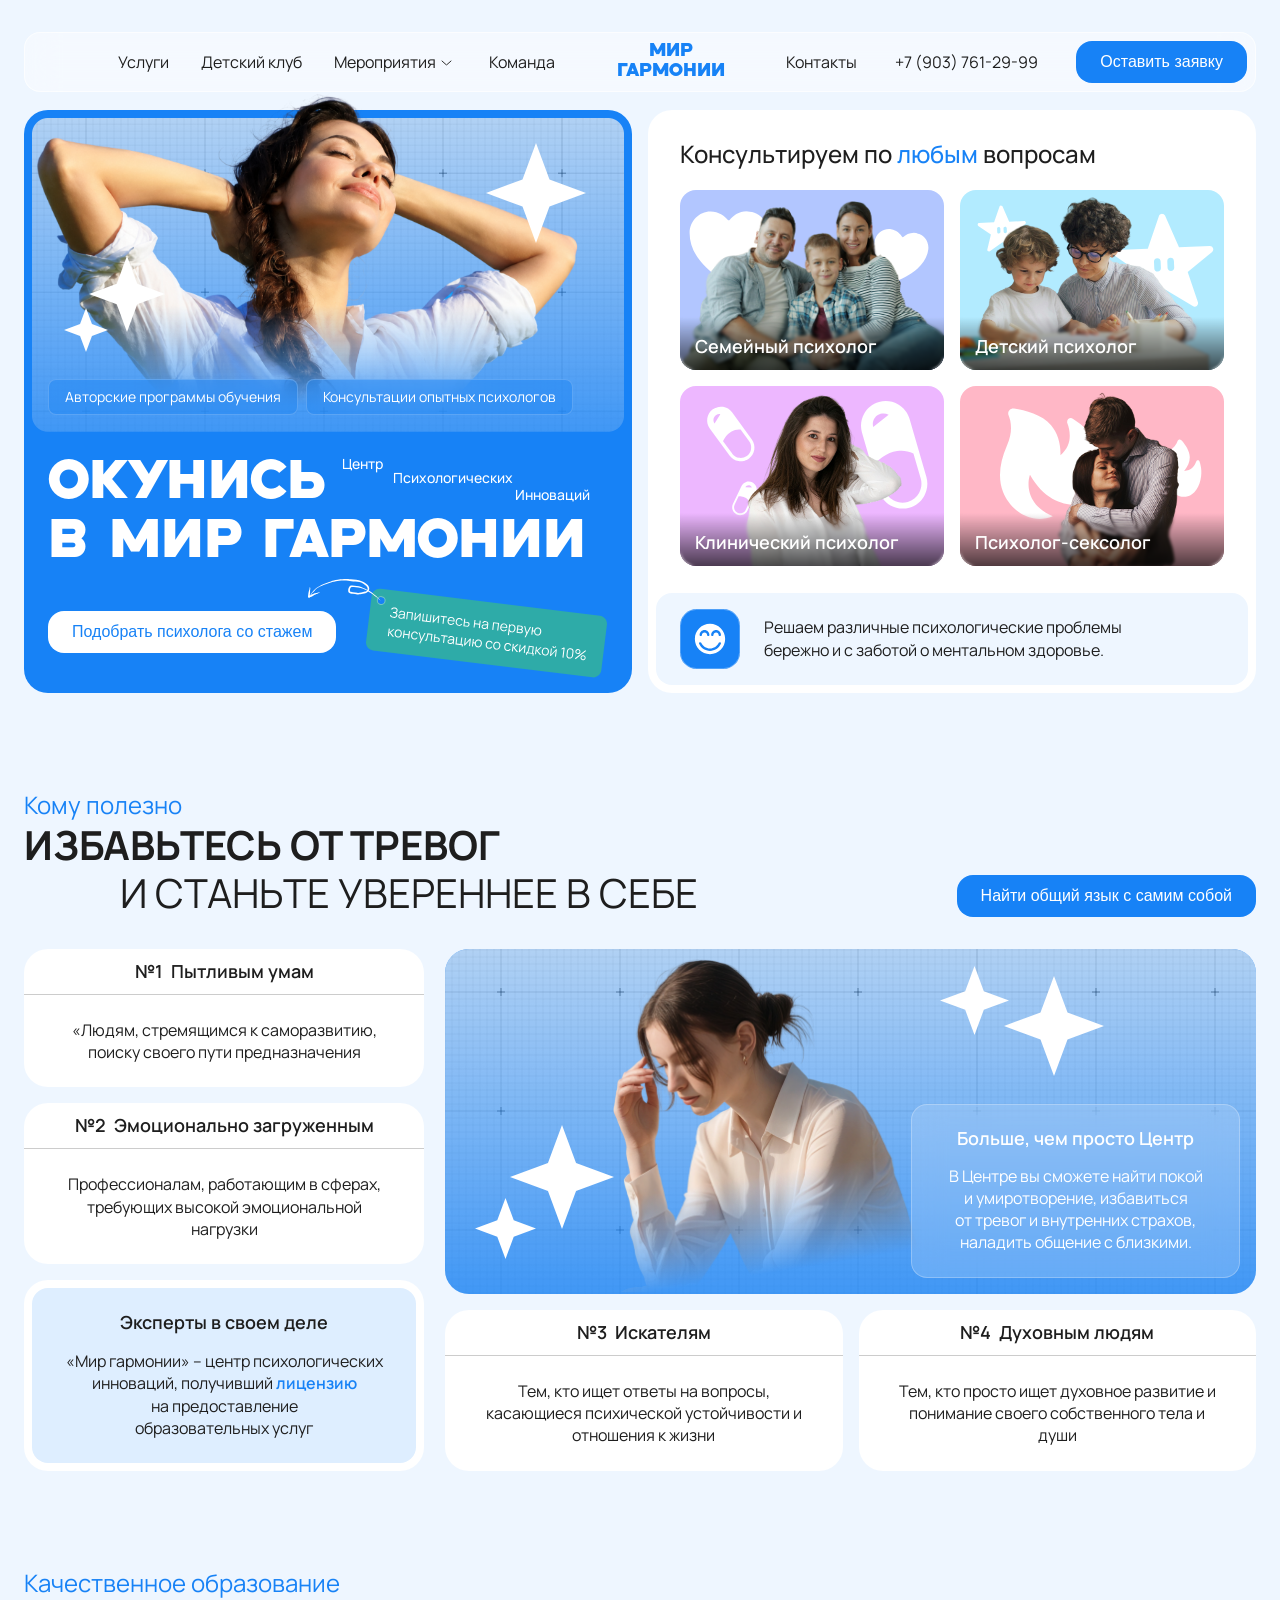
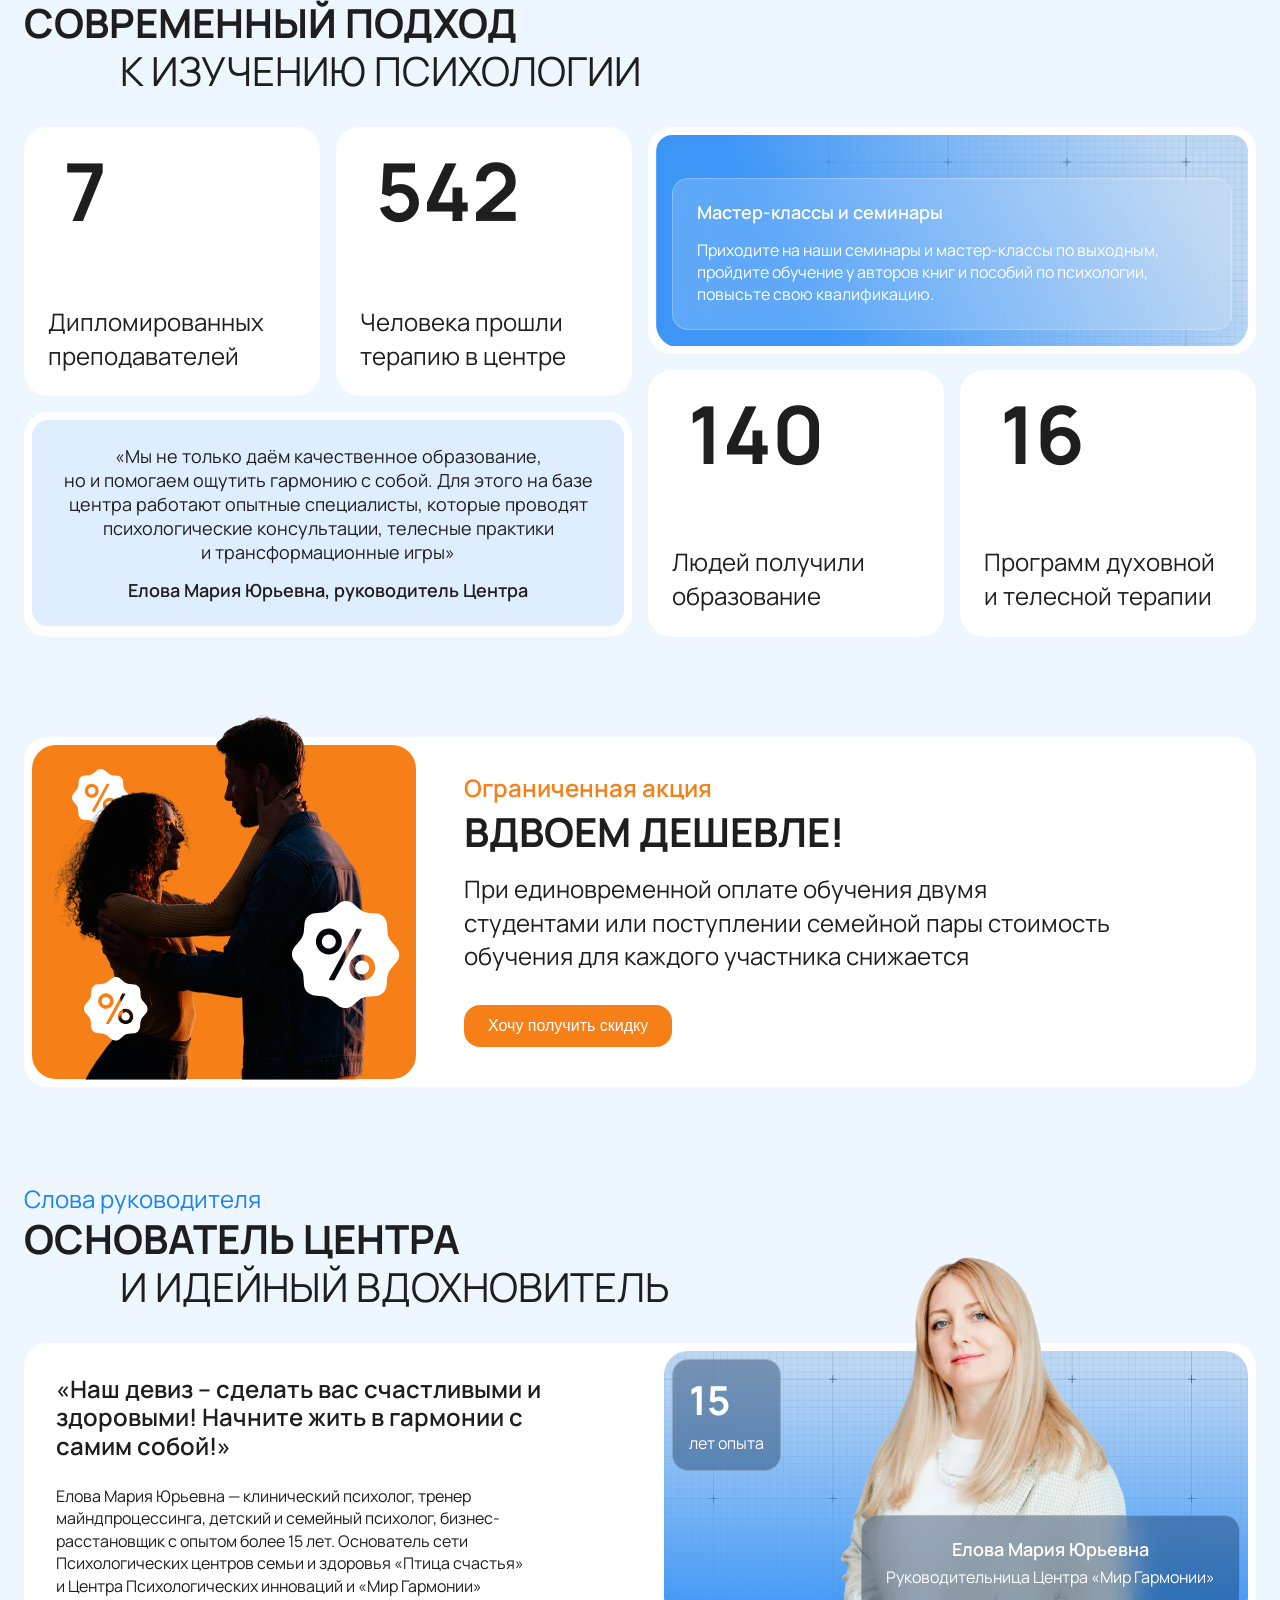
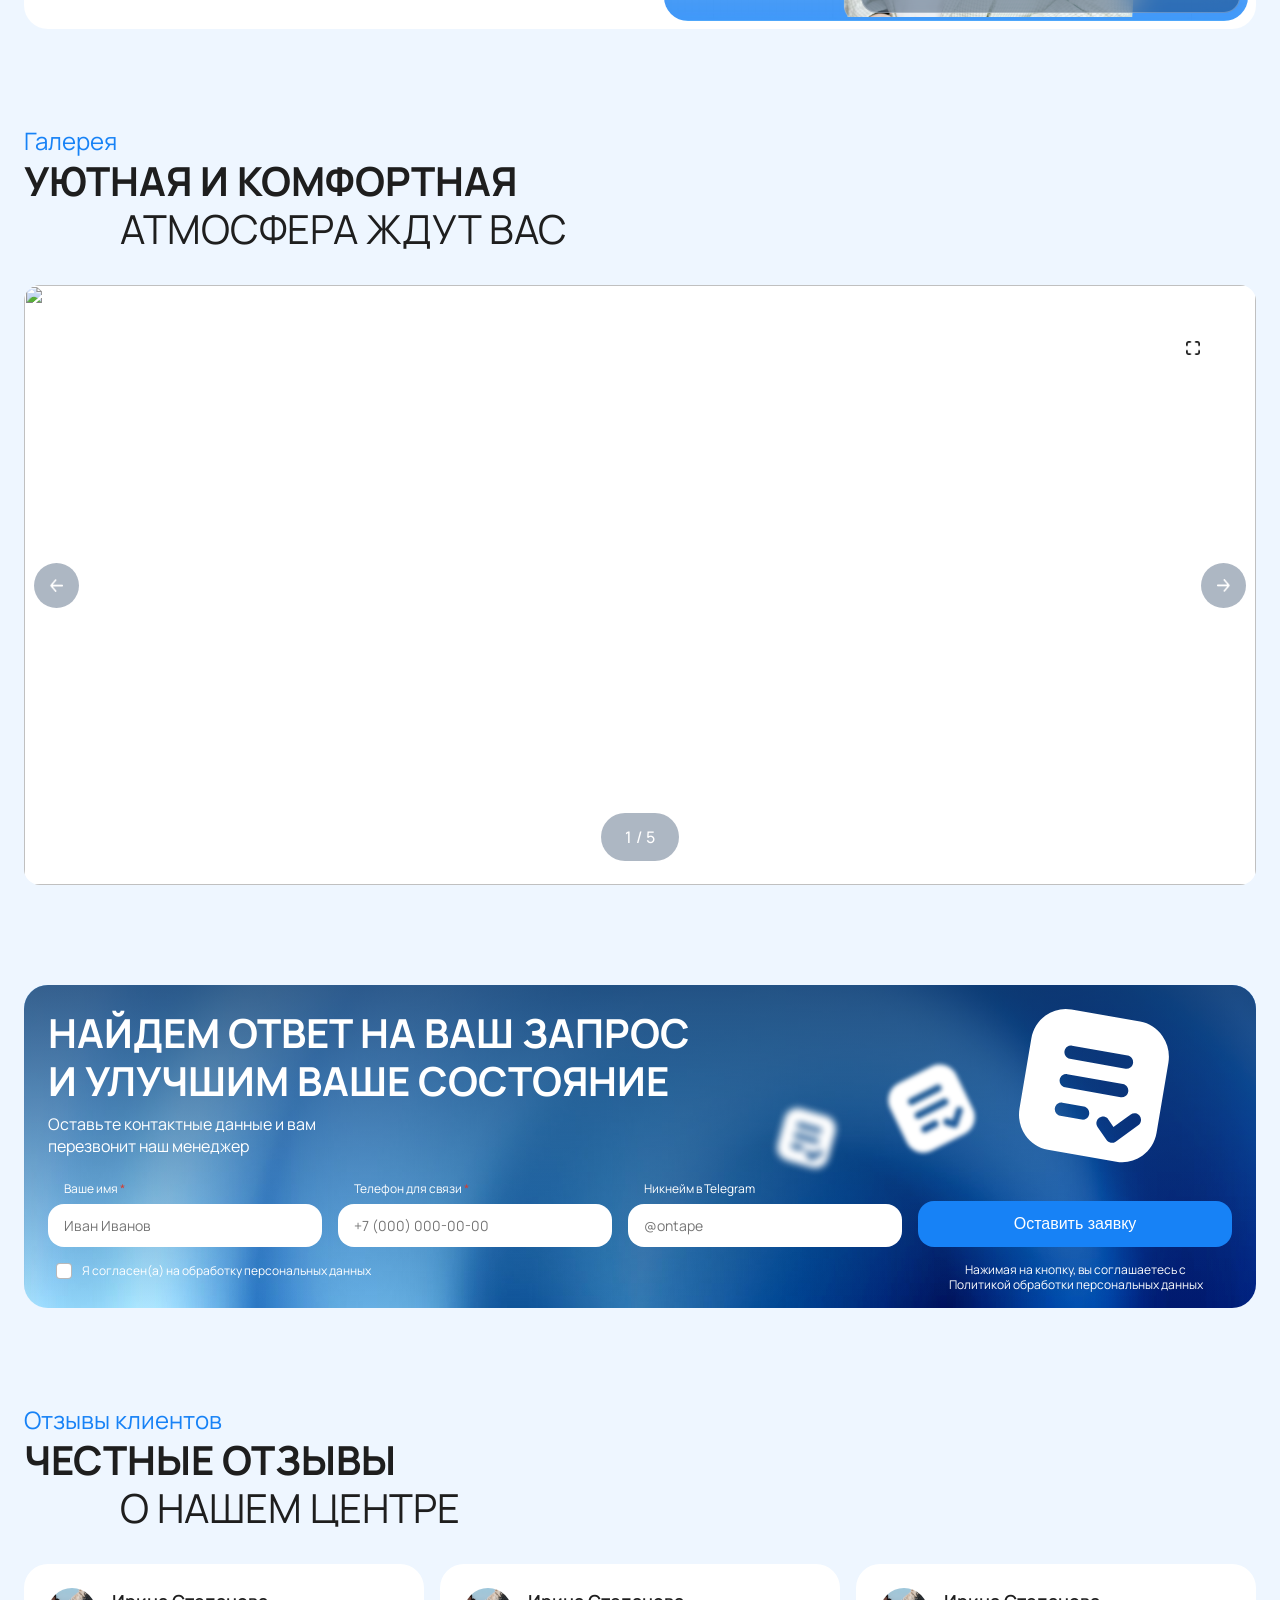
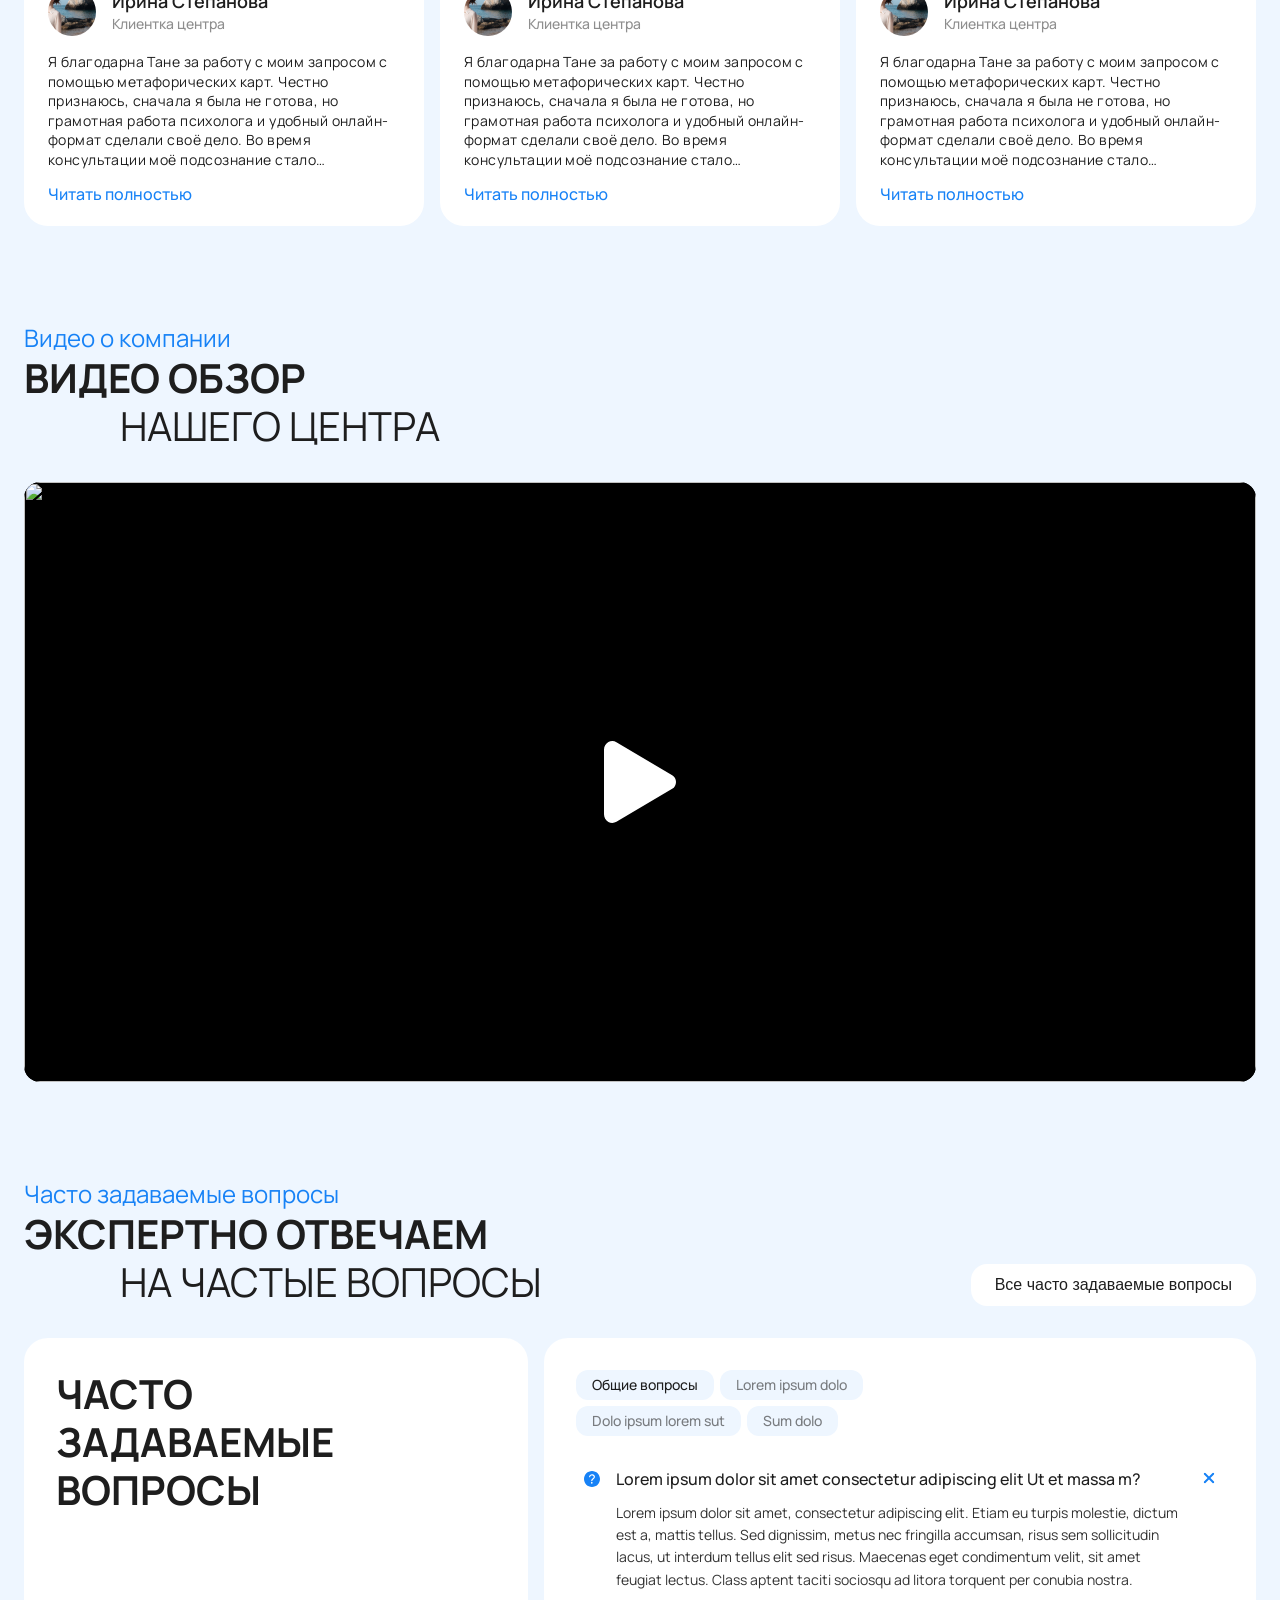
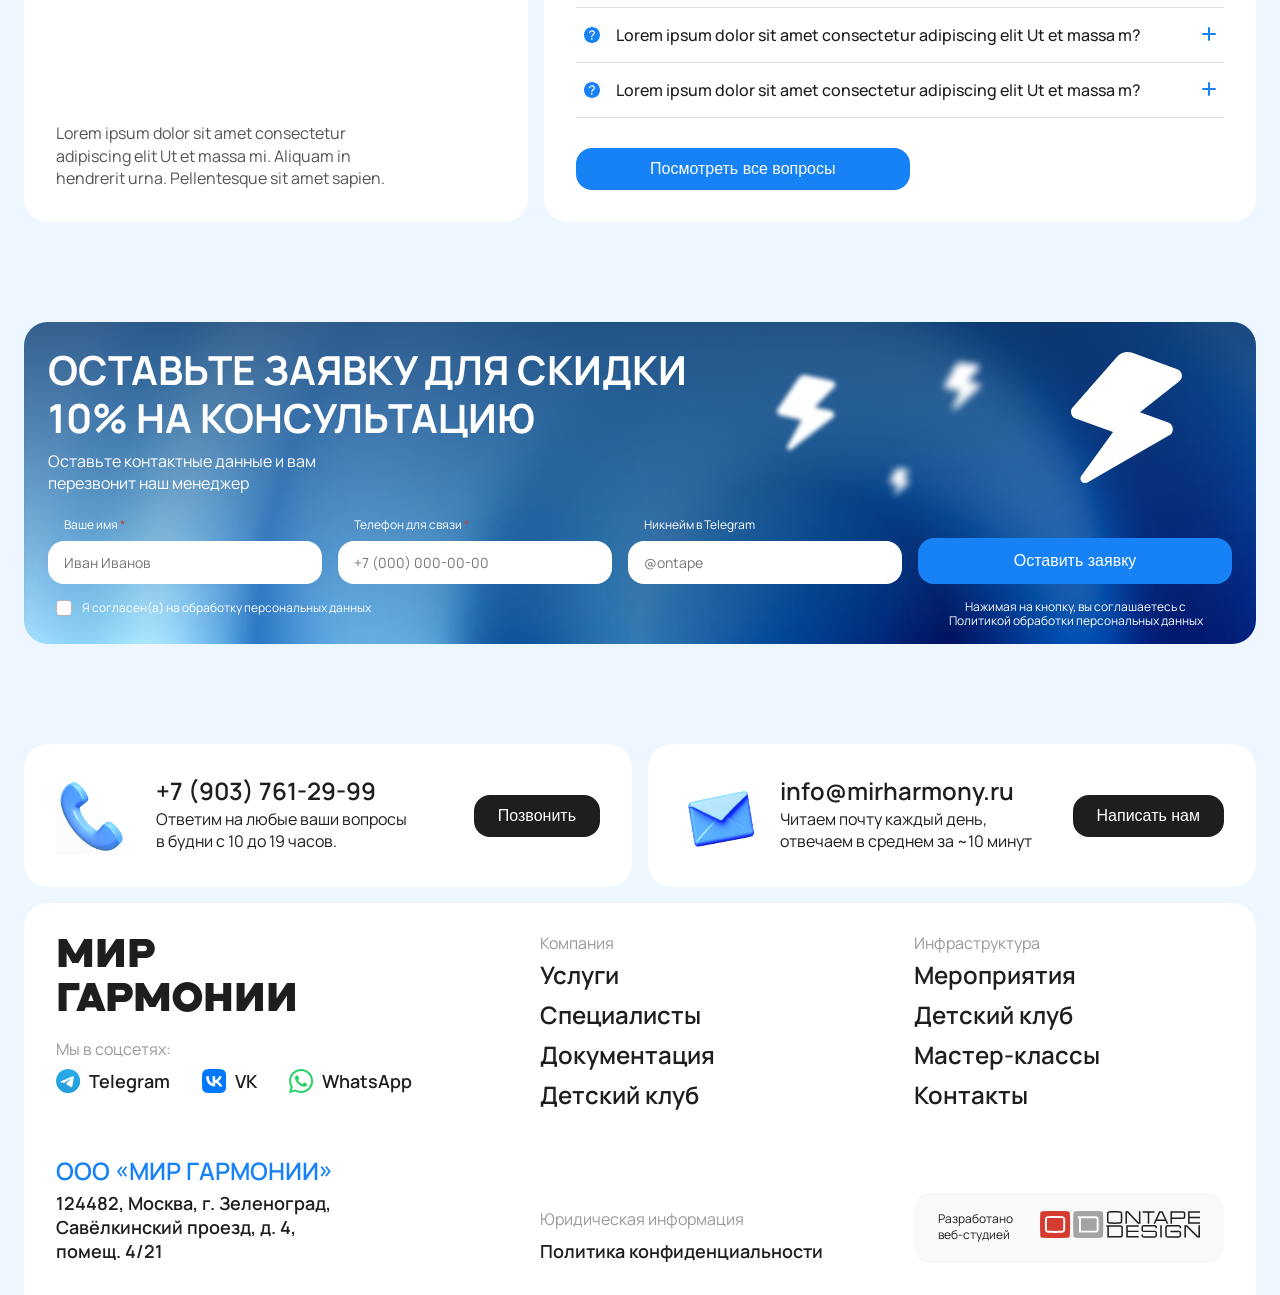
==== commit 8452e8f1: "mir harmony" ====
--- a/index.html
+++ b/index.html
@@ -15,30 +15,26 @@
 <body
     class="home wp-singular page-template page-template-template-parts page-template-pages page-template-main-page-template page-template-template-partspagesmain-page-template-php page container ">
     <div id="page" class="site">
-        <!-- <div class="modal-cookie" id="modal-cookie">
-            <div class="modal-content_cookie container">
-                <div class="close_cookie">
-
-                    <svg width="14" height="14" viewBox="0 0 14 14" fill="none" xmlns="http://www.w3.org/2000/svg">
-                        <path d="M13 13L1 1M13 1L1 13" stroke="white" stroke-width="2" stroke-linecap="round"
-                            stroke-linejoin="round" class="icon-bg" />
-                    </svg>
-
-                </div>
-                <h3>Файлы Cookie</h3>
-                <div class="flex_row">
-                    <p>Наш сайт использует куки. Продолжая им пользоваться, вы соглашаетесь на обработку
-                        персональных
-                        данных
-                        в соответствии с <a href="policy.html">политикой конфиденциальности.</a></p>
-                    <a href="" class="btn_cookie">Согласен(а)</a>
-                </div>
-            </div>
-        </div> -->
         <header class="header">
             <div class="container">
                 <div class="header__inner">
                     <div class="header__top">
+                        <a href="tel:+79037612999">
+                            <svg xmlns="http://www.w3.org/2000/svg" width="70" height="46" viewBox="0 0 70 46" fill="none"
+                            class="mob_version">
+                            <rect width="70" height="46" rx="16" fill="#1782F6" />
+                            <g clip-path="url(#clip0_553_15879)">
+                                <path
+                                    d="M30.8591 19.7708C31.6073 21.3291 32.6272 22.7895 33.9188 24.0812C35.2105 25.3729 36.671 26.3928 38.2293 27.1409C38.3633 27.2052 38.4303 27.2375 38.5151 27.2622C38.8165 27.35 39.1865 27.2869 39.4417 27.1042C39.5136 27.0527 39.575 26.9913 39.6979 26.8684C40.0737 26.4925 40.2616 26.3046 40.4506 26.1819C41.1631 25.7186 42.0818 25.7186 42.7944 26.1819C42.9834 26.3046 43.1713 26.4925 43.5471 26.8684L43.7565 27.0778C44.3278 27.6492 44.6134 27.9348 44.7685 28.2416C45.0772 28.8516 45.0772 29.5722 44.7685 30.1823C44.6134 30.489 44.3278 30.7747 43.7565 31.346L43.5871 31.5154C43.0178 32.0848 42.7331 32.3694 42.346 32.5868C41.9166 32.828 41.2496 33.0015 40.757 33C40.3132 32.9987 40.0097 32.9126 39.403 32.7404C36.1422 31.8149 33.0653 30.0687 30.4984 27.5017C27.9314 24.9347 26.1852 21.8578 25.2597 18.597C25.0874 17.9903 25.0013 17.6869 25 17.243C24.9985 16.7504 25.172 16.0834 25.4132 15.654C25.6306 15.267 25.9153 14.9823 26.4846 14.413L26.6541 14.2435C27.2253 13.6722 27.511 13.3866 27.8178 13.2314C28.4279 12.9229 29.1484 12.9229 29.7585 13.2314C30.0652 13.3866 30.3509 13.6722 30.9222 14.2435L31.1316 14.453C31.5074 14.8288 31.6954 15.0167 31.8182 15.2057C32.2815 15.9182 32.2815 16.8369 31.8182 17.5495C31.6954 17.7384 31.5074 17.9263 31.1316 18.3021C31.0088 18.425 30.9473 18.4864 30.8959 18.5583C30.7131 18.8135 30.65 19.1836 30.7379 19.4849C30.7626 19.5697 30.7948 19.6367 30.8591 19.7708Z"
+                                    stroke="white" stroke-width="1.6" stroke-linecap="round" stroke-linejoin="round" />
+                            </g>
+                            <defs>
+                                <clipPath id="clip0_553_15879">
+                                    <rect width="22" height="22" fill="white" transform="translate(24 12)" />
+                                </clipPath>
+                            </defs>
+                        </svg>
+                        </a>
                         <ul class="nav__list flex_row gap_32">
                             <li class="nav__item">
                                 <a class="nav__link" href="services.html">Услуги</a>
@@ -55,8 +51,8 @@
                                         stroke="#2C2C2C" stroke-linecap="round" />
                                 </svg>
                                 <ul class="nav__dropdown">
-                                    <li><a href="events.html">Аромапсихолог</a></li>
-                                    <li><a href="events.html">Квантовый психолог</a></li>
+                                    <li><a href="events.html">Все мероприятия</a></li>
+                                    <li><a href="master_classes.html">Мастер-классы</a></li>
                                 </ul>
                             </li>
                             <li class="nav__item">
@@ -83,26 +79,29 @@
                     </div>
 
                     <div class="mobile-menu" id="mobileMenu">
-                        <div class="header__right">
-                            <a href="tel:+79998500149" class="header__phone">+7 (999) 850-01-49</a>
-                        </div>
-                        <ul class="nav__list">
+
+                        <ul class="nav__list flex_column">
                             <li class="nav__link">
-                                <a class="nav__link" href="services.html">Услуги</a>
+                                <a class="" href="services.html">Услуги</a>
                             </li>
                             <li class="nav__link">
-                                <a class="nav__link" href="child_club.html">Детский клуб</a>
+                                <a class="" href="child_club.html">Детский клуб</a>
                             </li>
                             <li class="nav__link">
-                                <a class="nav__link" href="events.html">Мероприятия</a>
+                                <a class="" href="events.html">Мероприятия</a>
                             </li>
                             <li class="nav__link">
-                                <a class="nav__link" href="team.html">Команда</a>
+                                <a class="" href="master_classes.html">Мастер-классы</a>
                             </li>
                             <li class="nav__link">
-                                <a class="nav__link" href="contacts.html">Контакты</a>
+                                <a class="" href="team.html">Команда</a>
+                            </li>
+                            <li class="nav__link">
+                                <a class="" href="contacts.html">Контакты</a>
                             </li>
                         </ul>
+                        <button class="button_default" id="openFeedbackPopup">Оставить заявку</button>
+
                     </div>
                 </div>
             </div>
@@ -146,7 +145,7 @@
                     <h1 class="text-h1">Окунись <br> в мир гармонии</h1>
                     <button class="button_light">Подобрать психолога со стажем</button>
                     <svg xmlns="http://www.w3.org/2000/svg" width="300" height="104" viewBox="0 0 300 104" fill="none"
-                        class="action_icon_banner">
+                        class="action_icon_banner comp_version">
                         <path
                             d="M63.6857 20.8238C64.2241 16.4384 68.2157 13.3199 72.601 13.8584L291.954 40.7915C296.339 41.33 299.458 45.3215 298.919 49.7068L293.313 95.364C292.775 99.7493 288.783 102.868 284.398 102.329L65.0451 75.3962C60.6598 74.8578 57.5412 70.8663 58.0797 66.4809L63.6857 20.8238Z"
                             fill="#5AF617" fill-opacity="0.35" />
@@ -164,11 +163,29 @@
                             d="M2.54828 20.3166C3.0519 20.1954 3.13788 19.4916 3.7325 19.298C4.32282 19.1102 4.53549 19.3552 5.14102 19.0101C5.75013 18.6654 6.47355 18.5999 6.71109 18.3662C6.94959 18.1324 7.12314 18.4797 7.49778 18.2409C7.63573 18.1535 7.75717 18.0926 7.87799 18.0486L7.89117 18.0437C8.10374 17.9728 8.30652 17.9559 8.56349 17.9559C8.96804 17.9476 10.1239 17.733 10.5045 17.4909C10.8867 17.2398 11.4208 17.3994 11.7178 17.4025C11.8109 17.4033 11.8856 17.4156 11.9452 17.4322C11.9704 17.4392 11.9861 17.4616 11.991 17.4858C11.991 17.4858 11.991 17.4858 11.991 17.4858C11.9972 17.516 11.9869 17.549 11.9584 17.5588C11.8216 17.6063 11.6201 17.6989 11.3961 17.8618C10.981 18.1668 10.8786 17.9509 10.2885 18.2082C9.7003 18.4707 9.40641 18.7766 8.66225 18.8774C8.48525 18.9021 8.35146 18.9564 8.23609 19.0247L8.24919 19.0199C7.88162 19.2517 7.71328 19.6117 6.87579 19.6832C5.77609 19.7851 5.90569 20.3867 4.99986 20.8889C4.09407 21.3908 2.79592 21.7037 2.30393 22.0574C2.18455 22.1408 2.06023 22.2332 1.93401 22.3327L1.98632 22.2926C1.88941 22.3805 1.80286 22.4767 1.60331 22.6271C1.54844 22.666 1.48647 22.7105 1.3726 22.7633C1.26302 22.8038 1.05287 22.9238 0.661338 22.8031C0.268734 22.6551 0.151519 22.3696 0.0998472 22.2516C0.0458822 22.1121 0.0341752 22.032 0.0208686 21.9503C-0.0354942 21.413 0.0333252 21.1165 0.0979729 20.7464C0.0990431 20.741 0.10011 20.7355 0.101174 20.7301C0.281166 19.8365 0.213839 18.7102 0.473801 17.7353C0.734649 16.756 1.08615 15.3748 1.2875 14.7396C1.4889 14.1029 1.5357 13.9497 1.5424 13.3154C1.54632 12.9511 1.6499 12.4603 1.85927 12.0637C1.96477 11.8639 2.06623 11.9286 2.09036 12.1451C2.12508 12.4669 2.04248 12.7078 2.15683 12.8872C2.38631 13.239 2.4723 13.3902 2.26394 13.7704C2.05547 14.1523 2.3895 14.3857 2.31877 14.6156C2.24837 14.8446 2.03698 14.8137 2.05235 16.0255C2.06828 17.2378 2.03201 17.8947 2.01695 18.3511C2.00198 18.8066 1.70695 19.7285 1.68773 20.472C1.68454 20.598 1.67502 20.7465 1.66152 20.9104C1.63966 21.1803 1.60906 21.5473 1.62792 21.7094C1.62932 21.7224 1.63298 21.729 1.62579 21.6987C1.60926 21.6703 1.62821 21.589 1.42135 21.3956C1.31934 21.3044 1.13415 21.234 1.00579 21.2311C0.877614 21.2248 0.804088 21.2482 0.759622 21.2619C0.675082 21.2921 0.674505 21.3001 0.675275 21.2967C0.705995 21.2735 0.838695 21.1519 0.948283 21.0499L1.00367 21.0074C1.1732 20.8755 1.31711 20.764 1.42292 20.6695C1.91766 20.2356 2.04195 20.4452 2.54828 20.3166Z"
                             fill="white" />
                     </svg>
+
+                    <svg xmlns="http://www.w3.org/2000/svg" width="338" height="154" viewBox="0 0 338 154" fill="none"
+                        class="action_icon_banner mob_version">
+                        <path
+                            d="M137.598 66.7524C137.749 64.2644 139.888 62.3697 142.376 62.5205L329.491 73.8613C331.979 74.0121 333.874 76.1512 333.723 78.6392L331.365 117.542C331.215 120.029 329.076 121.924 326.588 121.773L139.472 110.433C136.984 110.282 135.089 108.143 135.24 105.655L137.598 66.7524Z"
+                            fill="#5AF617" fill-opacity="0.35" />
+                        <path
+                            d="M152.167 84.3328C151.58 84.2973 151.076 84.1806 150.656 83.9827C150.239 83.7852 149.901 83.5383 149.643 83.2421C149.384 82.9419 149.197 82.624 149.081 82.2884L149.912 81.8699C149.992 82.1472 150.128 82.4039 150.322 82.6401C150.516 82.8763 150.773 83.0702 151.093 83.2218C151.412 83.3734 151.797 83.4628 152.248 83.4902C152.716 83.5185 153.115 83.4686 153.448 83.3405C153.784 83.2126 154.044 83.02 154.228 82.7626C154.412 82.5053 154.515 82.1989 154.536 81.8436C154.56 81.4523 154.484 81.1432 154.31 80.9162C154.135 80.6892 153.893 80.5222 153.583 80.4153C153.273 80.3043 152.925 80.2311 152.538 80.1957C152.248 80.166 152.04 80.1455 151.917 80.134C151.793 80.1225 151.712 80.1155 151.672 80.1131C151.632 80.1107 151.594 80.1084 151.558 80.1062L151.609 79.2558C151.637 79.2575 151.711 79.2619 151.831 79.2692C151.951 79.2765 152.079 79.2842 152.214 79.2924C152.35 79.2967 152.458 79.2992 152.538 79.3001C153.111 79.3067 153.569 79.1842 153.913 78.9326C154.257 78.6809 154.443 78.3235 154.471 77.8603C154.501 77.3692 154.35 76.9774 154.019 76.6849C153.692 76.3925 153.255 76.2298 152.708 76.1967C152.193 76.1654 151.751 76.2628 151.38 76.4889C151.014 76.7111 150.707 77.0211 150.458 77.4188L149.772 76.8422C150.073 76.3715 150.481 75.9955 150.995 75.7141C151.509 75.4327 152.105 75.3125 152.784 75.3537C153.147 75.3757 153.491 75.4466 153.817 75.5665C154.146 75.6867 154.432 75.8523 154.676 76.0635C154.924 76.2748 155.112 76.5347 155.242 76.8431C155.376 77.1478 155.431 77.4997 155.406 77.899C155.378 78.3661 155.25 78.7671 155.021 79.1019C154.796 79.4369 154.517 79.6825 154.183 79.8385C154.614 79.9969 154.943 80.2493 155.171 80.5957C155.402 80.9423 155.502 81.3832 155.469 81.9182C155.437 82.4452 155.28 82.8965 154.997 83.272C154.713 83.6476 154.328 83.9288 153.839 84.1156C153.356 84.2986 152.798 84.3711 152.167 84.3328ZM158.404 84.7108C157.917 84.6813 157.513 84.5687 157.192 84.3729C156.875 84.1774 156.644 83.9289 156.498 83.6275C156.352 83.3261 156.289 83.0038 156.31 82.6604C156.331 82.309 156.42 82.0138 156.574 81.7747C156.733 81.5319 156.939 81.338 157.193 81.1931C157.45 81.0484 157.743 80.9439 158.071 80.8797C158.403 80.8197 158.769 80.7717 159.168 80.7358C159.571 80.6961 159.964 80.6658 160.346 80.6448C160.732 80.6201 161.07 80.5946 161.36 80.5681L161.037 80.7408C161.088 80.1027 160.993 79.6221 160.752 79.2989C160.511 78.9758 160.069 78.7947 159.426 78.7557C158.983 78.7289 158.602 78.806 158.282 78.987C157.966 79.1682 157.734 79.4707 157.584 79.8944L156.743 79.5909C156.926 79.021 157.25 78.5898 157.717 78.2975C158.183 78.0052 158.774 77.8807 159.489 77.924C160.079 77.9598 160.574 78.102 160.971 78.3505C161.373 78.5953 161.648 78.9325 161.794 79.3621C161.862 79.5546 161.901 79.7674 161.911 80.0004C161.921 80.2334 161.919 80.4697 161.904 80.7093L161.661 84.7279L160.876 84.6803L160.975 83.0573L161.197 83.1669C160.943 83.7086 160.576 84.1111 160.095 84.3745C159.615 84.6379 159.051 84.75 158.404 84.7108ZM158.552 83.9564C158.963 83.9813 159.327 83.9292 159.643 83.8001C159.96 83.671 160.22 83.4844 160.423 83.2403C160.626 82.9921 160.765 82.708 160.841 82.388C160.901 82.1833 160.941 81.9573 160.96 81.71C160.979 81.4587 160.993 81.2711 161 81.1474L161.325 81.3414C161.023 81.3632 160.695 81.3834 160.342 81.402C159.992 81.4209 159.646 81.446 159.303 81.4773C158.965 81.5089 158.658 81.5524 158.382 81.6078C158.195 81.6486 158.013 81.7117 157.835 81.7971C157.658 81.8785 157.509 81.9937 157.387 82.1426C157.27 82.2918 157.205 82.4822 157.191 82.7138C157.179 82.9014 157.214 83.0859 157.295 83.2671C157.38 83.4486 157.523 83.6035 157.724 83.7319C157.929 83.8605 158.205 83.9353 158.552 83.9564ZM163.214 84.822L163.606 78.3539L168.751 78.6657L168.359 85.1338L167.478 85.0805L167.819 79.4568L164.435 79.2517L164.094 84.8754L163.214 84.822ZM175.57 79.079L175.178 85.5471L174.322 85.4952L174.627 80.4585L170.776 85.2803L170.034 85.2353L170.426 78.7672L171.282 78.8191L170.979 83.8139L174.833 79.0344L175.57 79.079ZM176.853 85.6487L177.245 79.1805L178.102 79.2324L177.759 84.8861L180.184 85.0331L180.527 79.3794L181.384 79.4313L181.041 85.085L183.46 85.2316L183.803 79.578L184.659 79.6299L184.267 86.098L176.853 85.6487ZM191.478 80.0432L191.086 86.5113L190.23 86.4594L190.535 81.4227L186.685 86.2445L185.942 86.1995L186.334 79.7314L187.19 79.7833L186.888 84.7781L190.742 79.9985L191.478 80.0432ZM194.522 86.7196L194.865 81.0659L192.571 80.9269L192.62 80.1124L198.088 80.4438L198.039 81.2583L195.745 81.1193L195.403 86.7729L194.522 86.7196ZM201.564 87.3267C200.934 87.2885 200.395 87.1156 199.949 86.808C199.507 86.5007 199.173 86.0858 198.948 85.5632C198.723 85.0406 198.632 84.438 198.673 83.7552C198.716 83.0485 198.879 82.4453 199.162 81.9455C199.444 81.4457 199.822 81.0698 200.294 80.8179C200.77 80.5662 201.319 80.4593 201.942 80.497C202.581 80.5358 203.117 80.7165 203.55 81.0393C203.984 81.3581 204.3 81.7981 204.498 82.3591C204.697 82.9201 204.763 83.5793 204.697 84.3367L203.799 84.2823L203.817 83.9709C203.852 83.1314 203.709 82.4876 203.388 82.0393C203.07 81.5913 202.58 81.3472 201.917 81.307C201.222 81.2649 200.676 81.4582 200.277 81.8869C199.882 82.3158 199.66 82.9475 199.609 83.7819C199.56 84.5964 199.705 85.2404 200.045 85.7138C200.389 86.1835 200.901 86.4389 201.58 86.4801C202.043 86.5081 202.452 86.4268 202.809 86.236C203.169 86.0414 203.461 85.7486 203.685 85.3574L204.487 85.7246C204.197 86.272 203.793 86.6864 203.275 86.9675C202.761 87.245 202.191 87.3647 201.564 87.3267ZM199.283 84.0086L199.328 83.2719L204.268 83.5714L204.224 84.3081L199.283 84.0086ZM208.517 87.7481C207.866 87.7086 207.324 87.5295 206.891 87.2107C206.457 86.8919 206.138 86.4698 205.934 85.9445C205.733 85.4154 205.649 84.8172 205.682 84.15C205.731 83.4717 205.891 82.8843 206.161 82.3877C206.432 81.8872 206.801 81.5089 207.27 81.2527C207.738 80.9926 208.294 80.882 208.937 80.921C209.592 80.9607 210.151 81.1549 210.615 81.5036C211.082 81.8525 211.389 82.3099 211.535 82.8758L210.656 83.099C210.528 82.7025 210.305 82.3884 209.986 82.1567C209.672 81.9213 209.303 81.7907 208.88 81.7651C208.405 81.7363 208.005 81.8222 207.68 82.023C207.355 82.2197 207.106 82.5071 206.93 82.8852C206.755 83.2633 206.65 83.7038 206.616 84.2066C206.577 84.9816 206.719 85.6154 207.042 86.1078C207.365 86.5963 207.874 86.8615 208.568 86.9036C209.008 86.9303 209.387 86.8531 209.706 86.6721C210.03 86.4873 210.284 86.2061 210.467 85.8285L211.337 86.1458C211.063 86.7062 210.685 87.1241 210.203 87.3995C209.722 87.6708 209.16 87.7871 208.517 87.7481ZM212.483 87.8081L212.863 81.3393L213.75 81.393L213.602 83.8305L215.117 83.9224C215.305 83.9337 215.488 83.9489 215.667 83.9677C215.851 83.9869 216.011 84.0126 216.15 84.0451C216.465 84.1243 216.743 84.2473 216.981 84.414C217.223 84.581 217.406 84.8025 217.53 85.0784C217.657 85.3547 217.709 85.6944 217.684 86.0977C217.651 86.6526 217.48 87.0811 217.174 87.3831C216.871 87.6853 216.499 87.8712 216.058 87.9406C215.892 87.9666 215.713 87.9798 215.52 87.9802C215.328 87.9766 215.138 87.9691 214.951 87.9577L212.483 87.8081ZM213.403 87.1065L214.961 87.2009C215.096 87.2091 215.248 87.2143 215.416 87.2165C215.585 87.2187 215.734 87.2057 215.864 87.1775C216.079 87.1304 216.278 87.0223 216.46 86.853C216.647 86.68 216.752 86.4098 216.774 86.0425C216.796 85.6792 216.729 85.4006 216.572 85.2067C216.416 85.0089 216.2 84.8716 215.924 84.7948C215.802 84.7593 215.669 84.7332 215.526 84.7166C215.383 84.6999 215.245 84.6875 215.113 84.6795L213.556 84.5852L213.403 87.1065ZM221.268 88.3405L221.66 81.8724L222.54 81.9258L222.37 84.7346L226.017 84.9557L226.187 82.1468L227.068 82.2002L226.676 88.6683L225.795 88.615L225.966 85.8001L222.319 85.5791L222.148 88.3939L221.268 88.3405ZM230.19 89.0617C229.703 89.0321 229.299 88.9195 228.978 88.7237C228.662 88.5282 228.43 88.2798 228.284 87.9784C228.138 87.677 228.076 87.3546 228.096 87.0112C228.118 86.6599 228.206 86.3647 228.361 86.1256C228.519 85.8828 228.726 85.6889 228.979 85.5439C229.236 85.3992 229.529 85.2948 229.857 85.2305C230.19 85.1705 230.555 85.1225 230.954 85.0866C231.357 85.0469 231.75 85.0166 232.132 84.9957C232.518 84.971 232.856 84.9454 233.146 84.9189L232.823 85.0917C232.874 84.4536 232.779 83.9729 232.538 83.6498C232.297 83.3266 231.855 83.1455 231.212 83.1066C230.769 83.0797 230.388 83.1568 230.068 83.3378C229.753 83.519 229.52 83.8215 229.37 84.2452L228.529 83.9418C228.712 83.3718 229.036 82.9406 229.503 82.6483C229.97 82.356 230.56 82.2315 231.275 82.2748C231.866 82.3107 232.36 82.4528 232.758 82.7013C233.16 82.9461 233.434 83.2833 233.58 83.7129C233.649 83.9054 233.688 84.1182 233.698 84.3512C233.708 84.5842 233.705 84.8205 233.691 85.0601L233.447 89.0787L232.663 89.0312L232.761 87.4082L232.983 87.5178C232.73 88.0594 232.362 88.462 231.882 88.7254C231.401 88.9888 230.837 89.1009 230.19 89.0617ZM230.338 88.3072C230.749 88.3322 231.113 88.2801 231.43 88.151C231.746 88.0219 232.006 87.8352 232.209 87.5911C232.412 87.3429 232.552 87.0589 232.627 86.7388C232.688 86.5341 232.727 86.3081 232.746 86.0608C232.766 85.8095 232.779 85.622 232.787 85.4982L233.111 85.6922C232.81 85.714 232.482 85.7342 232.128 85.7528C231.778 85.7717 231.432 85.7968 231.089 85.8281C230.751 85.8597 230.444 85.9032 230.168 85.9586C229.981 85.9994 229.799 86.0625 229.621 86.1479C229.444 86.2293 229.295 86.3445 229.174 86.4935C229.056 86.6426 228.991 86.833 228.977 87.0646C228.965 87.2523 229 87.4367 229.082 87.6179C229.167 87.7994 229.31 87.9544 229.51 88.0827C229.715 88.2113 229.991 88.2862 230.338 88.3072ZM237.398 89.3182L237.79 82.8501L242.935 83.1619L242.543 89.63L241.662 89.5766L242.003 83.953L238.619 83.7479L238.279 89.3716L237.398 89.3182ZM246.95 90.0774C246.319 90.0392 245.78 89.8663 245.334 89.5587C244.892 89.2514 244.559 88.8365 244.334 88.3139C244.109 87.7914 244.017 87.1887 244.059 86.506C244.101 85.7993 244.264 85.196 244.547 84.6962C244.83 84.1964 245.207 83.8205 245.679 83.5686C246.155 83.317 246.705 83.21 247.328 83.2478C247.967 83.2865 248.503 83.4673 248.936 83.7901C249.369 84.1089 249.685 84.5488 249.884 85.1098C250.082 85.6709 250.148 86.3301 250.082 87.0875L249.184 87.033L249.203 86.7216C249.238 85.8822 249.095 85.2383 248.773 84.79C248.456 84.342 247.965 84.0979 247.303 84.0577C246.608 84.0156 246.061 84.2089 245.663 84.6376C245.268 85.0665 245.045 85.6982 244.995 86.5327C244.945 87.3472 245.091 87.9911 245.431 88.4646C245.775 88.9343 246.286 89.1897 246.965 89.2308C247.428 89.2589 247.838 89.1775 248.194 88.9867C248.555 88.7922 248.847 88.4993 249.071 88.1081L249.872 88.4753C249.582 89.0228 249.179 89.4371 248.661 89.7183C248.147 89.9957 247.577 90.1154 246.95 90.0774ZM244.668 86.7593L244.713 86.0227L249.654 86.3221L249.609 87.0588L244.668 86.7593ZM254.124 90.5123C253.529 90.4762 253.035 90.296 252.642 89.9716C252.249 89.6432 251.963 89.2151 251.782 88.6872C251.602 88.1554 251.532 87.568 251.571 86.9252C251.61 86.2704 251.751 85.6939 251.994 85.1956C252.241 84.6937 252.581 84.3075 253.014 84.0372C253.447 83.7669 253.967 83.6502 254.574 83.687C255.165 83.7228 255.663 83.9032 256.068 84.2283C256.473 84.5534 256.772 84.9803 256.964 85.5089C257.16 86.0377 257.239 86.6236 257.2 87.2664C257.161 87.9132 257.012 88.4873 256.753 88.9885C256.494 89.4898 256.142 89.8792 255.697 90.1567C255.251 90.4303 254.727 90.5488 254.124 90.5123ZM251.05 93.0309L251.616 83.688L252.407 83.736L252.112 88.605L252.208 88.6108L251.937 93.0846L251.05 93.0309ZM254.084 89.6863C254.535 89.7137 254.917 89.6226 255.231 89.4132C255.544 89.2038 255.786 88.9079 255.958 88.5255C256.133 88.1395 256.236 87.7009 256.266 87.2098C256.295 86.7227 256.248 86.279 256.124 85.8788C256 85.4785 255.793 85.1554 255.504 84.9094C255.218 84.6637 254.844 84.5268 254.38 84.4987C253.929 84.4714 253.547 84.5585 253.235 84.7599C252.926 84.9616 252.686 85.2536 252.514 85.6359C252.343 86.0143 252.242 86.457 252.211 86.964C252.181 87.4631 252.228 87.9148 252.352 88.319C252.476 88.7192 252.681 89.0402 252.966 89.282C253.252 89.5237 253.625 89.6585 254.084 89.6863ZM258.313 90.5858L258.705 84.1177L261.37 84.2792C261.506 84.2874 261.669 84.3053 261.86 84.3329C262.054 84.3607 262.234 84.4017 262.399 84.4558C262.757 84.5736 263.036 84.7869 263.238 85.0957C263.444 85.4047 263.534 85.7668 263.509 86.1821C263.495 86.4137 263.446 86.6191 263.363 86.7984C263.285 86.974 263.177 87.1237 263.042 87.2478C262.978 87.312 262.908 87.3679 262.833 87.4154C262.758 87.459 262.686 87.4947 262.616 87.5225C262.742 87.5542 262.877 87.6185 263.019 87.7153C263.243 87.865 263.407 88.0594 263.513 88.2982C263.619 88.533 263.662 88.8142 263.642 89.1416C263.615 89.5847 263.488 89.9397 263.259 90.2063C263.03 90.473 262.735 90.6475 262.374 90.7297C262.211 90.764 262.036 90.7814 261.848 90.782C261.663 90.7828 261.489 90.7783 261.325 90.7684L258.313 90.5858ZM259.245 89.8909L261.329 90.0172C261.413 90.0223 261.519 90.0227 261.647 90.0185C261.776 90.0103 261.891 89.9972 261.992 89.9793C262.232 89.9337 262.411 89.8243 262.529 89.6512C262.652 89.4743 262.72 89.278 262.733 89.0624C262.75 88.7789 262.681 88.5423 262.524 88.3525C262.371 88.1589 262.158 88.0338 261.885 87.9771C261.795 87.9516 261.7 87.9338 261.6 87.9238C261.5 87.9137 261.411 87.9063 261.331 87.9015L259.372 87.7828L259.245 89.8909ZM259.418 87.0282L261.227 87.1378C261.331 87.1441 261.447 87.1451 261.575 87.1409C261.708 87.1329 261.823 87.1138 261.921 87.0837C262.133 87.0244 262.293 86.9098 262.399 86.74C262.51 86.5703 262.571 86.3817 262.584 86.1741C262.597 85.9465 262.556 85.7436 262.458 85.5654C262.365 85.3874 262.214 85.2581 262.007 85.1774C261.866 85.1168 261.712 85.0774 261.545 85.0592C261.382 85.0413 261.278 85.031 261.235 85.0284L259.546 84.926L259.418 87.0282ZM265.477 93.9053L266.935 90.5854L266.892 91.5926L264.48 84.4677L265.415 84.5243L267.386 90.4805L267.003 90.4573L269.499 84.7719L270.397 84.8263L266.358 93.9587L265.477 93.9053ZM276.125 91.8457C275.554 91.8111 275.065 91.6592 274.656 91.39C274.248 91.1168 273.932 90.751 273.707 90.2926C273.486 89.8304 273.369 89.2963 273.353 88.6902L272.09 88.6136L271.92 91.4105L271.04 91.3571L271.432 84.889L272.312 84.9424L272.143 87.7392L273.4 87.8155C273.489 87.2077 273.673 86.6899 273.951 86.262C274.234 85.8303 274.594 85.5075 275.032 85.2935C275.474 85.0759 275.978 84.9842 276.545 85.0186C277.188 85.0576 277.728 85.2366 278.166 85.5556C278.607 85.8749 278.932 86.2974 279.141 86.8229C279.353 87.3488 279.44 87.9431 279.399 88.6058C279.358 89.2846 279.198 89.874 278.92 90.3741C278.645 90.8743 278.269 91.2543 277.793 91.514C277.32 91.7738 276.764 91.8844 276.125 91.8457ZM276.159 91.0002C276.885 91.0442 277.439 90.8413 277.818 90.3915C278.203 89.9379 278.418 89.3258 278.465 88.5552C278.512 87.7687 278.37 87.1349 278.039 86.654C277.712 86.1693 277.191 85.9053 276.476 85.862C275.793 85.8206 275.256 86.0165 274.866 86.4496C274.475 86.8788 274.255 87.4926 274.207 88.2911C274.159 89.0737 274.299 89.7113 274.626 90.204C274.957 90.6929 275.468 90.9583 276.159 91.0002ZM148.443 99.9562L148.841 93.4884L149.728 93.5421L149.539 96.6564L152.614 93.7171L153.788 93.7882L150.562 96.8386L153.791 100.28L152.51 100.203L149.524 96.8959L149.336 100.01L148.443 99.9562ZM156.965 100.653C156.322 100.614 155.782 100.435 155.344 100.116C154.907 99.7969 154.582 99.3724 154.369 98.8426C154.157 98.3128 154.071 97.7145 154.112 97.0477C154.153 96.369 154.313 95.7816 154.591 95.2855C154.87 94.7895 155.245 94.4135 155.717 94.1576C156.194 93.8979 156.748 93.7872 157.378 93.8255C158.025 93.8647 158.567 94.0438 159.005 94.3629C159.447 94.6782 159.772 95.1006 159.98 95.6302C160.193 96.156 160.279 96.7523 160.238 97.4191C160.197 98.0978 160.039 98.6873 159.764 99.1876C159.49 99.6839 159.114 100.062 158.638 100.322C158.161 100.581 157.604 100.692 156.965 100.653ZM157.016 99.8085C157.735 99.8521 158.284 99.6469 158.664 99.1931C159.045 98.7353 159.258 98.125 159.304 97.3624C159.351 96.5799 159.212 95.9463 158.884 95.4616C158.561 94.9771 158.042 94.7132 157.327 94.6699C156.844 94.6406 156.438 94.7262 156.11 94.9267C155.785 95.1235 155.533 95.4107 155.354 95.7886C155.179 96.1627 155.076 96.6013 155.046 97.1044C154.999 97.8829 155.14 98.5187 155.471 99.0116C155.802 99.5005 156.317 99.7661 157.016 99.8085ZM161.357 100.739L161.749 94.2707L162.629 94.3241L162.459 97.1329L166.107 97.354L166.277 94.5451L167.157 94.5985L166.765 101.067L165.885 101.013L166.055 98.1984L162.408 97.9774L162.237 100.792L161.357 100.739ZM171.112 101.51C170.461 101.471 169.919 101.292 169.486 100.973C169.052 100.654 168.733 100.232 168.529 99.7068C168.328 99.1777 168.244 98.5795 168.277 97.9123C168.326 97.234 168.486 96.6466 168.756 96.15C169.027 95.6495 169.396 95.2712 169.865 95.015C170.333 94.7549 170.889 94.6443 171.532 94.6833C172.187 94.723 172.746 94.9172 173.21 95.2659C173.677 95.6148 173.984 96.0722 174.13 96.6381L173.251 96.8613C173.123 96.4648 172.9 96.1507 172.581 95.919C172.267 95.6836 171.898 95.553 171.475 95.5274C171 95.4986 170.6 95.5845 170.275 95.7853C169.95 95.982 169.701 96.2694 169.525 96.6475C169.35 97.0256 169.245 97.4661 169.211 97.9689C169.172 98.744 169.314 99.3777 169.637 99.8701C169.96 100.359 170.469 100.624 171.163 100.666C171.602 100.693 171.982 100.615 172.301 100.434C172.625 100.25 172.879 99.9684 173.062 99.5908L173.932 99.9081C173.658 100.468 173.28 100.886 172.798 101.162C172.317 101.433 171.755 101.549 171.112 101.51ZM175.586 104.487L177.044 101.167L177.001 102.174L174.59 95.0489L175.524 95.1056L177.495 101.062L177.112 101.039L179.608 95.3531L180.507 95.4076L176.467 104.54L175.586 104.487ZM180.322 101.888L180.369 101.116C180.606 101.174 180.788 101.175 180.916 101.119C181.048 101.059 181.148 100.953 181.217 100.8C181.287 100.644 181.349 100.45 181.403 100.217C181.491 99.8292 181.575 99.4015 181.655 98.9335C181.736 98.4655 181.813 97.9493 181.887 97.3847C181.966 96.8164 182.048 96.1902 182.133 95.5062L186.529 95.7726L186.137 102.241L185.263 102.188L185.604 96.564L182.897 96.4C182.843 96.8215 182.786 97.2408 182.724 97.6579C182.663 98.0749 182.601 98.4759 182.537 98.8607C182.478 99.2419 182.417 99.5928 182.353 99.9135C182.29 100.234 182.227 100.511 182.165 100.744C182.071 101.095 181.958 101.372 181.826 101.577C181.697 101.781 181.515 101.91 181.279 101.964C181.044 102.018 180.724 101.993 180.322 101.888ZM187.817 102.343L188.197 95.8736L189.083 95.9274L188.935 98.3649L190.451 98.4567C190.638 98.4681 190.822 98.4832 191.001 98.5021C191.184 98.5212 191.345 98.547 191.483 98.5794C191.799 98.6587 192.076 98.7816 192.314 98.9484C192.557 99.1153 192.739 99.3368 192.863 99.6128C192.991 99.889 193.042 100.229 193.018 100.632C192.984 101.187 192.814 101.615 192.507 101.917C192.204 102.22 191.832 102.406 191.391 102.475C191.225 102.501 191.046 102.514 190.854 102.515C190.662 102.511 190.472 102.503 190.284 102.492L187.817 102.343ZM188.737 101.641L190.294 101.735C190.43 101.743 190.582 101.749 190.75 101.751C190.918 101.753 191.067 101.74 191.197 101.712C191.412 101.665 191.611 101.557 191.794 101.387C191.981 101.214 192.085 100.944 192.107 100.577C192.129 100.214 192.062 99.9349 191.905 99.7411C191.749 99.5433 191.533 99.406 191.257 99.3291C191.135 99.2937 191.002 99.2676 190.859 99.2509C190.716 99.2342 190.578 99.2219 190.447 99.2139L188.89 99.1195L188.737 101.641ZM195.964 102.836L196.306 97.1827L194.013 97.0436L194.062 96.2291L199.53 96.5605L199.481 97.375L197.187 97.236L196.844 102.89L195.964 102.836ZM201.874 103.375C201.387 103.345 200.983 103.233 200.662 103.037C200.345 102.841 200.114 102.593 199.968 102.292C199.822 101.99 199.759 101.668 199.78 101.324C199.802 100.973 199.89 100.678 200.044 100.439C200.203 100.196 200.409 100.002 200.663 99.8571C200.92 99.7124 201.213 99.6079 201.541 99.5437C201.873 99.4837 202.239 99.4357 202.638 99.3998C203.041 99.3601 203.434 99.3298 203.816 99.3088C204.202 99.2842 204.54 99.2586 204.83 99.2321L204.507 99.4048C204.558 98.7667 204.463 98.2861 204.222 97.9629C203.981 97.6398 203.539 97.4587 202.896 97.4198C202.453 97.3929 202.072 97.47 201.752 97.651C201.437 97.8322 201.204 98.1347 201.054 98.5584L200.213 98.2549C200.396 97.685 200.72 97.2538 201.187 96.9615C201.653 96.6692 202.244 96.5447 202.959 96.588C203.55 96.6238 204.044 96.766 204.442 97.0145C204.843 97.2593 205.118 97.5965 205.264 98.0261C205.332 98.2186 205.371 98.4314 205.381 98.6644C205.391 98.8974 205.389 99.1337 205.375 99.3733L205.131 103.392L204.346 103.344L204.445 101.721L204.667 101.831C204.413 102.373 204.046 102.775 203.565 103.039C203.085 103.302 202.521 103.414 201.874 103.375ZM202.022 102.62C202.433 102.645 202.797 102.593 203.113 102.464C203.43 102.335 203.69 102.148 203.893 101.904C204.096 101.656 204.236 101.372 204.311 101.052C204.372 100.847 204.411 100.621 204.43 100.374C204.449 100.123 204.463 99.9351 204.47 99.8114L204.795 100.005C204.493 100.027 204.166 100.047 203.812 100.066C203.462 100.085 203.116 100.11 202.773 100.141C202.435 100.173 202.128 100.216 201.852 100.272C201.665 100.313 201.483 100.376 201.305 100.461C201.128 100.543 200.979 100.658 200.858 100.807C200.74 100.956 200.675 101.146 200.661 101.378C200.649 101.565 200.684 101.75 200.765 101.931C200.851 102.113 200.993 102.268 201.194 102.396C201.399 102.525 201.675 102.599 202.022 102.62ZM212.18 104.943L212.248 103.823L206.684 103.486L207.076 97.0179L207.956 97.0713L207.616 102.695L210.999 102.9L211.34 97.2763L212.221 97.3297L211.878 102.983L213.178 103.062L213.06 104.997L212.18 104.943ZM219.613 97.7778L219.221 104.246L218.365 104.194L218.67 99.1572L214.819 103.979L214.077 103.934L214.469 97.466L215.325 97.5179L215.022 102.513L218.877 97.7331L219.613 97.7778ZM225.982 104.836C225.411 104.801 224.921 104.649 224.513 104.38C224.105 104.107 223.788 103.741 223.564 103.283C223.343 102.821 223.225 102.287 223.21 101.68L221.946 101.604L221.777 104.401L220.896 104.347L221.288 97.8793L222.169 97.9326L221.999 100.729L223.257 100.806C223.346 100.198 223.529 99.6802 223.808 99.2522C224.09 98.8205 224.451 98.4977 224.888 98.2838C225.33 98.0661 225.835 97.9745 226.402 98.0089C227.045 98.0478 227.585 98.2268 228.022 98.5459C228.464 98.8652 228.789 99.2876 228.997 99.8132C229.21 100.339 229.296 100.933 229.256 101.596C229.215 102.275 229.055 102.864 228.776 103.364C228.501 103.865 228.126 104.245 227.649 104.504C227.177 104.764 226.621 104.875 225.982 104.836ZM226.015 103.99C226.742 104.034 227.295 103.832 227.675 103.382C228.059 102.928 228.275 102.316 228.321 101.545C228.369 100.759 228.227 100.125 227.896 99.6442C227.568 99.1595 227.047 98.8955 226.333 98.8522C225.65 98.8108 225.113 99.0067 224.722 99.4399C224.331 99.869 224.112 100.483 224.064 101.281C224.016 102.064 224.156 102.702 224.483 103.194C224.814 103.683 225.325 103.949 226.015 103.99ZM235.447 105.41C234.796 105.37 234.254 105.191 233.821 104.872C233.387 104.553 233.068 104.131 232.864 103.606C232.663 103.077 232.579 102.479 232.612 101.812C232.661 101.133 232.821 100.546 233.091 100.049C233.362 99.5487 233.732 99.1704 234.2 98.9143C234.668 98.6542 235.224 98.5436 235.867 98.5825C236.522 98.6222 237.081 98.8164 237.545 99.1651C238.013 99.514 238.319 99.9714 238.465 100.537L237.586 100.761C237.458 100.364 237.235 100.05 236.916 99.8183C236.602 99.5828 236.233 99.4523 235.81 99.4266C235.335 99.3978 234.935 99.4838 234.61 99.6845C234.286 99.8812 234.036 100.169 233.86 100.547C233.685 100.925 233.58 101.365 233.546 101.868C233.507 102.643 233.649 103.277 233.972 103.769C234.295 104.258 234.804 104.523 235.498 104.565C235.938 104.592 236.317 104.515 236.636 104.334C236.96 104.149 237.214 103.868 237.397 103.49L238.267 103.807C237.993 104.368 237.615 104.786 237.133 105.061C236.652 105.332 236.09 105.449 235.447 105.41ZM241.922 105.802C241.279 105.763 240.739 105.584 240.302 105.265C239.864 104.946 239.539 104.522 239.327 103.992C239.114 103.462 239.029 102.864 239.069 102.197C239.11 101.518 239.27 100.931 239.548 100.435C239.827 99.9386 240.202 99.5626 240.675 99.3067C241.151 99.0471 241.705 98.9364 242.336 98.9746C242.983 99.0138 243.525 99.1929 243.962 99.512C244.404 99.8273 244.729 100.25 244.937 100.779C245.15 101.305 245.236 101.901 245.196 102.568C245.155 103.247 244.997 103.836 244.722 104.337C244.447 104.833 244.072 105.211 243.595 105.471C243.119 105.73 242.561 105.841 241.922 105.802ZM241.973 104.958C242.692 105.001 243.241 104.796 243.621 104.342C244.002 103.884 244.215 103.274 244.261 102.512C244.309 101.729 244.169 101.095 243.842 100.611C243.518 100.126 242.999 99.8624 242.285 99.819C241.802 99.7898 241.396 99.8754 241.067 100.076C240.742 100.273 240.491 100.56 240.311 100.938C240.136 101.312 240.034 101.75 240.003 102.253C239.956 103.032 240.098 103.668 240.429 104.161C240.76 104.65 241.275 104.915 241.973 104.958ZM251.391 106.376C250.74 106.336 250.198 106.157 249.764 105.839C249.331 105.52 249.012 105.098 248.807 104.572C248.607 104.043 248.523 103.445 248.555 102.778C248.604 102.1 248.764 101.512 249.035 101.016C249.305 100.515 249.675 100.137 250.143 99.8806C250.612 99.6205 251.168 99.5099 251.81 99.5488C252.465 99.5885 253.024 99.7827 253.488 100.131C253.956 100.48 254.263 100.938 254.409 101.504L253.53 101.727C253.402 101.33 253.178 101.016 252.86 100.785C252.545 100.549 252.176 100.419 251.753 100.393C251.278 100.364 250.878 100.45 250.553 100.651C250.229 100.848 249.979 101.135 249.804 101.513C249.629 101.891 249.524 102.332 249.489 102.834C249.45 103.609 249.592 104.243 249.915 104.736C250.238 105.224 250.747 105.489 251.442 105.531C251.881 105.558 252.26 105.481 252.58 105.3C252.904 105.115 253.157 104.834 253.34 104.456L254.211 104.774C253.936 105.334 253.558 105.752 253.077 106.027C252.595 106.299 252.033 106.415 251.391 106.376ZM255.345 106.435L255.743 99.9675L256.629 100.021L256.44 103.136L259.516 100.196L260.69 100.267L257.463 103.318L260.693 106.759L259.411 106.682L256.426 103.375L256.237 106.489L255.345 106.435ZM266.824 100.639L266.432 107.107L265.575 107.055L265.88 102.019L262.03 106.84L261.287 106.795L261.679 100.327L262.535 100.379L262.233 105.374L266.087 100.594L266.824 100.639ZM267.546 108.617L267.679 106.425C268.046 106.448 268.317 106.346 268.491 106.12C268.665 105.89 268.818 105.517 268.95 105C269.038 104.664 269.116 104.302 269.184 103.914C269.251 103.525 269.316 103.08 269.379 102.579C269.442 102.074 269.507 101.483 269.577 100.806L273.853 101.065L273.506 106.779L274.129 106.816L273.996 109.008L273.146 108.957L273.233 107.519L268.478 107.231L268.391 108.669L267.546 108.617ZM269.17 106.516L272.632 106.726L272.933 101.767L270.345 101.61C270.315 101.913 270.278 102.233 270.233 102.571C270.192 102.909 270.146 103.247 270.093 103.584C270.045 103.922 269.992 104.239 269.934 104.536C269.88 104.83 269.82 105.087 269.755 105.307C269.677 105.591 269.597 105.832 269.512 106.032C269.432 106.231 269.318 106.393 269.17 106.516ZM275.277 107.643L275.675 101.176L276.561 101.229L276.373 104.344L279.448 101.404L280.622 101.475L277.395 104.526L280.625 107.967L279.343 107.89L276.358 104.583L276.169 107.697L275.277 107.643ZM283.798 108.34C283.156 108.301 282.615 108.122 282.178 107.803C281.74 107.484 281.415 107.06 281.203 106.53C280.991 106 280.905 105.402 280.945 104.735C280.986 104.056 281.146 103.469 281.425 102.973C281.703 102.477 282.079 102.101 282.551 101.845C283.028 101.585 283.581 101.474 284.212 101.513C284.859 101.552 285.401 101.731 285.839 102.05C286.28 102.365 286.605 102.788 286.814 103.317C287.026 103.843 287.112 104.439 287.072 105.106C287.031 105.785 286.873 106.375 286.598 106.875C286.324 107.371 285.948 107.749 285.471 108.009C284.995 108.268 284.437 108.379 283.798 108.34ZM283.85 107.496C284.568 107.539 285.118 107.334 285.498 106.88C285.878 106.422 286.091 105.812 286.138 105.05C286.185 104.267 286.045 103.633 285.718 103.149C285.395 102.664 284.876 102.4 284.161 102.357C283.678 102.328 283.272 102.413 282.943 102.614C282.619 102.811 282.367 103.098 282.188 103.476C282.013 103.85 281.91 104.288 281.88 104.792C281.832 105.57 281.974 106.206 282.305 106.699C282.636 107.188 283.151 107.453 283.85 107.496ZM291.318 101.354C291.035 101.337 290.78 101.251 290.552 101.097C290.325 100.943 290.149 100.746 290.023 100.506C289.902 100.263 289.85 99.9989 289.867 99.7154L290.597 99.7597C290.584 99.9833 290.652 100.18 290.802 100.349C290.952 100.519 291.139 100.61 291.363 100.624C291.59 100.637 291.787 100.569 291.952 100.419C292.121 100.269 292.213 100.082 292.226 99.8585L292.957 99.9027C292.94 100.186 292.854 100.442 292.7 100.669C292.551 100.892 292.354 101.066 292.11 101.192C291.866 101.317 291.602 101.371 291.318 101.354ZM293.727 102.27L293.335 108.738L292.479 108.686L292.784 103.649L288.933 108.471L288.191 108.426L288.583 101.958L289.439 102.01L289.136 107.005L292.991 102.225L293.727 102.27ZM298.917 109.076L299.381 101.434L297.698 102.312L297.758 101.324L299.44 100.452L300.333 100.506L299.81 109.13L298.917 109.076ZM304.885 109.618C304.354 109.586 303.883 109.433 303.471 109.16C303.062 108.887 302.747 108.531 302.525 108.093C302.304 107.65 302.209 107.164 302.241 106.633L302.444 103.279C302.477 102.748 302.629 102.278 302.902 101.87C303.176 101.458 303.532 101.141 303.97 100.919C304.412 100.697 304.899 100.602 305.43 100.635C305.961 100.667 306.43 100.82 306.839 101.093C307.251 101.366 307.568 101.724 307.79 102.166C308.011 102.604 308.106 103.089 308.074 103.62L307.871 106.974C307.839 107.505 307.686 107.977 307.412 108.389C307.139 108.797 306.781 109.112 306.339 109.334C305.901 109.555 305.416 109.65 304.885 109.618ZM304.937 108.768C305.292 108.789 305.621 108.723 305.923 108.569C306.225 108.411 306.471 108.191 306.66 107.91C306.849 107.629 306.955 107.313 306.976 106.962L307.184 103.524C307.206 103.169 307.14 102.84 306.986 102.538C306.832 102.236 306.614 101.991 306.333 101.801C306.052 101.608 305.734 101.501 305.379 101.479C305.023 101.458 304.695 101.526 304.392 101.684C304.091 101.838 303.845 102.055 303.656 102.336C303.466 102.617 303.361 102.936 303.339 103.291L303.131 106.729C303.11 107.08 303.176 107.407 303.33 107.709C303.484 108.01 303.701 108.258 303.982 108.451C304.263 108.641 304.582 108.746 304.937 108.768ZM310.231 109.762L309.668 109.127L318.198 101.589L318.761 102.218L310.231 109.762ZM316.466 110.32C316.071 110.296 315.716 110.178 315.4 109.967C315.088 109.752 314.844 109.476 314.668 109.141C314.493 108.802 314.417 108.433 314.441 108.033C314.465 107.642 314.586 107.289 314.806 106.973C315.025 106.658 315.305 106.413 315.644 106.237C315.983 106.061 316.344 105.985 316.728 106.008C317.123 106.032 317.478 106.152 317.794 106.367C318.11 106.579 318.353 106.854 318.525 107.193C318.701 107.528 318.777 107.895 318.753 108.295C318.729 108.694 318.609 109.051 318.394 109.367C318.182 109.679 317.907 109.922 317.568 110.098C317.229 110.27 316.862 110.344 316.466 110.32ZM316.515 109.524C316.758 109.538 316.988 109.49 317.203 109.379C317.418 109.268 317.593 109.114 317.729 108.918C317.866 108.718 317.942 108.494 317.957 108.246C317.972 107.999 317.923 107.77 317.812 107.558C317.701 107.343 317.545 107.168 317.345 107.031C317.145 106.895 316.923 106.819 316.679 106.805C316.432 106.79 316.201 106.838 315.985 106.949C315.774 107.06 315.599 107.216 315.458 107.416C315.322 107.612 315.247 107.834 315.232 108.081C315.217 108.329 315.265 108.56 315.376 108.775C315.491 108.987 315.647 109.16 315.843 109.296C316.043 109.433 316.267 109.509 316.515 109.524ZM311.701 105.343C311.305 105.319 310.95 105.201 310.634 104.989C310.319 104.774 310.073 104.499 309.897 104.163C309.725 103.824 309.651 103.455 309.675 103.056C309.699 102.665 309.821 102.311 310.04 101.996C310.26 101.681 310.539 101.435 310.878 101.259C311.218 101.084 311.579 101.007 311.962 101.031C312.357 101.055 312.711 101.174 313.022 101.389C313.338 101.601 313.584 101.876 313.76 102.215C313.936 102.551 314.012 102.918 313.987 103.317C313.963 103.717 313.843 104.074 313.628 104.389C313.413 104.701 313.135 104.945 312.796 105.121C312.461 105.293 312.096 105.367 311.701 105.343ZM311.749 104.546C311.997 104.561 312.226 104.513 312.437 104.401C312.652 104.29 312.828 104.137 312.964 103.94C313.1 103.74 313.176 103.517 313.191 103.269C313.206 103.021 313.158 102.792 313.046 102.581C312.935 102.366 312.779 102.19 312.579 102.054C312.383 101.918 312.161 101.842 311.914 101.827C311.666 101.812 311.435 101.86 311.22 101.971C311.009 102.083 310.835 102.239 310.699 102.439C310.562 102.635 310.487 102.857 310.472 103.104C310.457 103.352 310.505 103.583 310.616 103.798C310.728 104.009 310.881 104.183 311.078 104.319C311.278 104.455 311.501 104.531 311.749 104.546Z"
+                            fill="white" />
+                        <circle cx="143.132" cy="69.0758" r="1.92793" transform="rotate(3.46836 143.132 69.0758)"
+                            fill="#1782F6" />
+                        <circle cx="143.132" cy="69.0758" r="2.21" transform="rotate(3.46836 143.132 69.0758)"
+                            stroke="white" stroke-opacity="0.32" stroke-width="0.564145" />
+                        <path
+                            d="M90.6318 69.8773C84.1572 70.5787 78.8496 71.1103 71.7138 73.5255C71.0019 73.7823 70.2717 74.0751 69.5279 74.4039C61.7804 78.4807 60.1084 78.8525 53.755 86.7687C53.0289 88.0002 52.3974 89.4723 52.7286 91.0237C53.0747 92.6079 54.4799 93.5603 55.765 94.0606C62.3782 96.5516 68.6771 95.8273 71.8425 95.6747C76.3006 95.2736 76.7536 95.0397 82.9617 93.7912C89.1576 92.4254 92.8176 91.2706 98.0502 89.475C103.339 87.7981 119.049 81.379 124.666 78.7672C130.328 76.282 136.57 73.0153 140.316 71.0098C141.48 70.3894 142.389 69.8876 143.092 69.4887C143.244 69.4025 143.273 69.3809 143.414 69.2969C143.49 69.2481 143.465 69.2535 143.466 69.2453C143.466 69.2452 143.466 69.2452 143.466 69.2452C143.454 69.2416 143.49 69.2123 143.324 69.2959C143.189 69.3617 143.12 69.3937 142.885 69.5195C141.065 70.4897 138.187 71.9615 134.876 73.5397C128.579 76.495 128.012 76.9619 119.428 80.7144C110.837 84.3454 105.586 86.3976 95.1739 89.8752C84.6621 92.9175 82.2001 94.1862 66.832 95.1728C62.1054 95.205 58.6968 94.503 56.021 93.4205C54.5071 92.8286 53.4035 91.7341 53.3874 90.3607C53.3521 89.0103 54.0494 87.6813 54.9398 86.4323C56.7876 83.9381 59.5487 81.433 64.0266 78.5896C66.4879 77.054 69.2052 75.6426 72.0973 74.5822C84.6081 70.2325 99.2139 69.623 106.512 71.1594C111.871 71.9161 120.637 76.0583 118.454 84.3979C117.596 88.7235 115.027 92.7956 111.828 96.3157C102.979 106.07 87.4383 113.143 73.0798 114.983C65.0847 116.131 54.9108 115.633 46.4981 112.703C39.7522 110.535 34.6879 106.296 32.2816 102.894C27.2017 94.9551 27.0275 92.1168 26.8554 83.0813C26.9744 78.4268 27.9896 72.1704 29.7707 66.8649C29.9898 66.1912 30.2255 65.5293 30.4344 64.8741C31.3244 61.9126 31.0903 62.5802 30.0725 65.5104C29.914 65.9512 29.7529 66.3815 29.606 66.8101C28.2979 70.5239 27.6973 73.6764 27.2709 75.7577C26.4436 80.3594 26.0748 82.4164 26.5891 88.3449C27.3337 94.2452 28.2754 96.9824 29.8576 100.091C30.7108 101.606 31.1584 102.364 32.8244 104.401C34.5483 106.299 37.5385 110.032 45.8723 113.144C46.0128 113.195 46.1539 113.245 46.2953 113.294C62.9668 118.59 73.0207 115.896 79.375 114.803C85.9288 113.582 99.2163 108.574 107.613 101.47C111.577 98.2082 117.694 92.4364 119.353 84.5747C120.398 80.3972 118.567 75.6957 115.34 73.6406C112.234 71.4556 108.999 70.741 106.736 70.2581C97.8752 68.9287 97.788 69.4288 90.6318 69.8773ZM31.2394 63.2595C31.3112 63.7761 30.9961 64.1952 31.0878 64.8237C31.1846 65.4483 31.3681 65.5227 31.4102 66.2355C31.418 66.3579 31.4311 66.4794 31.4474 66.5991L31.4489 66.6093C31.5077 67.1017 31.5855 67.6719 31.5366 67.9229C31.4742 68.2394 31.6936 68.2649 31.6576 68.713C31.6214 69.1612 31.6572 69.4309 31.7397 69.8199C31.8211 70.209 31.9235 71.4069 31.8642 71.8493C31.8016 72.2933 31.9902 72.7814 32.0743 73.0796C32.1001 73.1716 32.1299 73.2413 32.1606 73.2952C32.1733 73.3163 32.1897 73.3211 32.203 73.3172C32.203 73.3172 32.203 73.3172 32.203 73.3172C32.2196 73.3119 32.2318 73.294 32.2267 73.265C32.2014 73.1222 32.1995 72.8977 32.2375 72.6332C32.3127 72.1438 32.1803 72.0983 32.2071 71.4371C32.2373 70.7748 32.3455 70.3771 32.2446 69.6031C32.1438 68.8282 32.4695 68.6416 32.2474 67.5451C32.1501 67.0764 32.1582 66.8067 32.1651 66.497C32.1865 66.1463 32.2722 65.8324 32.2405 65.2127C32.1927 64.2877 32.01 63.1501 32.066 62.4882L32.0602 62.524C32.0742 62.4152 32.1089 62.3458 32.1146 62.1254C32.1129 62.0851 32.1111 62.0307 32.0826 61.9489C32.058 61.8691 31.9679 61.7353 31.844 61.677C31.5904 61.5732 31.5087 61.6394 31.4377 61.6481C31.3098 61.6861 31.242 61.7249 31.1695 61.7623C31.0307 61.8371 30.9097 61.9146 30.7835 61.9979C30.3456 62.2889 29.873 62.6481 29.417 63.0517C28.7127 63.6754 27.7543 64.3389 27.0246 65.0783C26.2947 65.8158 25.2705 66.8622 24.8137 67.3645C24.3564 67.8667 24.2475 67.9858 23.7368 68.3931C23.4439 68.6268 23.0807 68.9887 22.819 69.3489C22.6977 69.5209 22.7604 69.5468 22.9508 69.4115C23.2107 69.231 23.393 69.0255 23.5643 68.9734C23.9102 68.8661 24.0584 68.8109 24.3046 68.467C24.5542 68.1204 24.8347 68.1416 25.003 67.9587C25.1647 67.7826 25.0848 67.6894 26.068 66.9389C27.0545 66.1878 27.5819 65.7639 27.9502 65.4755C28.3177 65.1876 28.9944 64.4738 29.6047 64.0239C30.0265 63.7124 30.7344 63.1303 31.3063 62.7479C31.4306 62.6647 31.5489 62.5916 31.637 62.5498C31.6758 62.5298 31.7264 62.5178 31.6824 62.5341C31.6619 62.5315 31.5666 62.5948 31.3552 62.4546C31.1684 62.2879 31.1998 62.1814 31.1879 62.1608C31.1813 62.0899 31.1494 62.2597 31.1329 62.3339L31.126 62.3764C31.0915 62.7486 31.187 62.8398 31.2394 63.2595Z"
+                            fill="white" />
+                    </svg>
                 </div>
             </div>
             <div class="text_block--right_position card flex_column gap_24">
                 <div class="text_block--top_section flex_column gap_24">
-                    <h3 class="text-h3 fw-medium">Консультируем по <span class="accent_text">любым</span> вопросам</h3>
+                    <h3 class="text-h3 fw-medium">Консультируем <br class="mob_break">по <span
+                            class="accent_text">любым</span> вопросам</h3>
                     <div class="text_block__v1--content grid-2 gap_16">
                         <div class="text_block--v1_card">
                             <div class="text_block--v1_card_title">
@@ -185,7 +202,7 @@
                                             d="M47.2585 77.3426C46.0102 77.4997 44.7437 77.2766 43.6236 76.7025C27.0378 68.2542 19.5238 61.9712 15.3129 57.9811C6.33895 49.4755 1.3844 40.2018 0.153597 29.6336C-1.25465 17.5229 7.18294 6.45394 18.9622 4.95673C27.5275 3.86802 34.0718 7.94934 38.0364 11.5374C38.1618 11.6498 38.3098 11.7339 38.4705 11.7839C38.6311 11.834 38.8006 11.849 38.9675 11.8278C39.1344 11.8066 39.2948 11.7497 39.4379 11.661C39.581 11.5723 39.7034 11.4538 39.7969 11.3136C42.7416 6.8434 48.0626 1.25789 56.6279 0.169183C68.4072 -1.32804 79.3348 7.27944 80.9882 19.3611C82.4291 29.9045 79.9375 40.1246 73.3701 50.6037C70.2864 55.5209 64.5754 63.4849 50.6191 75.8153C49.6772 76.6508 48.5063 77.183 47.2585 77.3426Z"
                                             fill="white" />
                                     </svg>
-                                    <img src="assets/images/services/card_image.png" alt="">
+                                    <img src="assets/images/services/card_image1.png" alt="">
                                     <div class="progressive-blur">
                                         <span></span>
                                         <span></span>
@@ -216,7 +233,7 @@
                                         <span></span>
                                     </div>
                                 </div>
-                                <h4 class="text-h4 fw-semibold">Семейный психолог</h4>
+                                <h4 class="text-h4 fw-semibold">Детский психолог</h4>
                             </div>
                         </div>
                         <div class="text_block--v1_card">
@@ -246,7 +263,7 @@
                                         <span></span>
                                     </div>
                                 </div>
-                                <h4 class="text-h4 fw-semibold">Семейный психолог</h4>
+                                <h4 class="text-h4 fw-semibold">Клинический психолог</h4>
                             </div>
                         </div>
                         <div class="text_block--v1_card">
@@ -272,7 +289,7 @@
                                         <span></span>
                                     </div>
                                 </div>
-                                <h4 class="text-h4 fw-semibold">Семейный психолог</h4>
+                                <h4 class="text-h4 fw-semibold">Психолог-сексолог</h4>
                             </div>
                         </div>
                     </div>
@@ -286,13 +303,14 @@
                             d="M30.0001 14.8563C21.6362 14.8563 14.8564 21.636 14.8564 30C14.8564 38.364 21.6362 45.1437 30.0001 45.1437C38.3641 45.1437 45.1438 38.364 45.1438 30C45.1438 21.636 38.3641 14.8563 30.0001 14.8563ZM36.0572 21.0631C38.7591 21.0631 40.9568 23.2608 40.9568 25.9627C40.9568 26.6022 40.4388 27.1201 39.7993 27.1201C39.1598 27.1201 38.6419 26.6022 38.6419 25.9627C38.6419 24.5376 37.4823 23.378 36.0572 23.378C34.6321 23.378 33.4724 24.5376 33.4724 25.9627C33.4724 26.6022 32.9545 27.1201 32.315 27.1201C31.6755 27.1201 31.1576 26.6022 31.1576 25.9627C31.1576 23.2615 33.3553 21.0631 36.0572 21.0631ZM24.5189 21.0631C27.2208 21.0631 29.4185 23.2608 29.4185 25.9627C29.4185 26.6022 28.9006 27.1201 28.2611 27.1201C27.6216 27.1201 27.1036 26.6022 27.1036 25.9627C27.1036 24.5376 25.944 23.378 24.5189 23.378C23.0938 23.378 21.9342 24.5376 21.9342 25.9627C21.9342 26.6022 21.4162 27.1201 20.7768 27.1201C20.1373 27.1201 19.6193 26.6022 19.6193 25.9627C19.6193 23.2615 21.8177 21.0631 24.5189 21.0631ZM30.0001 41.8775C25.2814 41.8775 21.0082 39.0837 19.1151 34.76C18.859 34.1747 19.1252 33.4919 19.7112 33.2358C20.2964 32.9797 20.9793 33.2459 21.2354 33.8319C22.7596 37.3136 26.2001 39.5634 29.9994 39.5634C33.7987 39.5634 37.2392 37.3136 38.7634 33.8319C39.0195 33.2459 39.7024 32.9797 40.2876 33.2358C40.8728 33.4919 41.1398 34.1747 40.8837 34.76C38.992 39.0837 34.7189 41.8775 30.0001 41.8775Z"
                             fill="white" />
                     </svg>
-                    <p class="text-body fw-reg">Решаем различные психологические проблемы бережно и с заботой о
+                    <p class="text-body fw-reg text-micro-mob">Решаем различные психологические проблемы бережно и с
+                        заботой о
                         ментальном
                         здоровье.</p>
                 </div>
             </div>
         </div>
-        <div class="section top_pad">
+        <div class="section top_pad desktop_only">
             <div class="title_content_items btm_pad32">
                 <div class="title_content">
                     <p class="subtitle">Кому полезно</p>
@@ -301,7 +319,7 @@
                         <div class="fw-reg">и станьте увереннее в себе</div>
                     </h2>
                 </div>
-                <button class="button_default">Найти общий язык с самим собой</button>
+                <button class="button_default comp_version">Найти общий язык с самим собой</button>
             </div>
             <div class="audience text_block--v3_cards grid-2 gap_16">
                 <div class="audience text_block--v3_content flex_column gap_16">
@@ -339,7 +357,34 @@
                 </div>
                 <div class="text_block--v3_content flex_column gap_16">
                     <div class="audience_image_card card">
-                        <img src="assets/images/audience/audience.png" alt="" class="abs-cover">
+                        <div class="audience_image">
+                            <svg xmlns="http://www.w3.org/2000/svg" width="100" height="100" viewBox="0 0 100 100"
+                                fill="none" class="audience_card_icon audience_card_icon1">
+                                <path
+                                    d="M50 0L63.5045 36.4955L100 50L63.5045 63.5045L50 100L36.4955 63.5045L0 50L36.4955 36.4955L50 0Z"
+                                    fill="white" />
+                            </svg>
+                            <svg xmlns="http://www.w3.org/2000/svg" width="100" height="100" viewBox="0 0 100 100"
+                                fill="none" class="audience_card_icon audience_card_icon2">
+                                <path
+                                    d="M50 0L63.5045 36.4955L100 50L63.5045 63.5045L50 100L36.4955 63.5045L0 50L36.4955 36.4955L50 0Z"
+                                    fill="white" />
+                            </svg>
+                            <svg xmlns="http://www.w3.org/2000/svg" width="100" height="100" viewBox="0 0 100 100"
+                                fill="none" class="audience_card_icon audience_card_icon3">
+                                <path
+                                    d="M50 0L63.5045 36.4955L100 50L63.5045 63.5045L50 100L36.4955 63.5045L0 50L36.4955 36.4955L50 0Z"
+                                    fill="white" />
+                            </svg>
+                            <svg xmlns="http://www.w3.org/2000/svg" width="100" height="100" viewBox="0 0 100 100"
+                                fill="none" class="audience_card_icon audience_card_icon4">
+                                <path
+                                    d="M50 0L63.5045 36.4955L100 50L63.5045 63.5045L50 100L36.4955 63.5045L0 50L36.4955 36.4955L50 0Z"
+                                    fill="white" />
+                            </svg>
+                            <img src="assets/images/audience/girl.png" alt="" class="girl">
+                            <img src="assets/images/audience/grid.png" alt="" class="grid">
+                        </div>
                         <div class="bullet-glass flex_column pad_24">
                             <h4 class="text-h4 fw-semibold">Больше, чем просто Центр</h4>
                             <p>В Центре вы сможете найти покой и умиротворение, избавиться от тревог и внутренних
@@ -372,7 +417,111 @@
                     </div>
                 </div>
             </div>
+            <button class="button_default mob_version">Найти общий язык с самим собой</button>
         </div>
+        <div class="section top_pad audience_mobile mobile_only">
+            <div class="title_content_items btm_pad32">
+                <div class="title_content">
+                    <p class="subtitle">Кому полезно</p>
+                    <h2 class="text-h2">
+                        <div class="fw-bold">Избавьтесь от тревог</div>
+                        <div class="fw-reg">и станьте увереннее в себе</div>
+                    </h2>
+                </div>
+                <button class="button_default comp_version">Найти общий язык с самим собой</button>
+            </div>
+            <div class="audience_cards_slider swiper">
+                <div class="swiper-wrapper">
+
+                    <div class="audience_block_item card swiper-slide">
+                        <div class="audience_block_number flex_row gap_8">
+                            <h4 class="text-h4 fw-semibold">№1</h4>
+                            <h4 class="text-h4 fw-semibold text-body-mob">Пытливым умам</h4>
+                        </div>
+                        <div class="audience_block_text">
+                            <p class="text-body fw-reg">Людям, стремящимся к саморазвитию, поиску своего пути
+                                предназначения</p>
+                        </div>
+                    </div>
+
+                    <div class="audience_block_item card swiper-slide">
+                        <div class="audience_block_number flex_row gap_8">
+                            <h4 class="text-h4 fw-semibold">№2</h4>
+                            <h4 class="text-h4 fw-semibold text-body-mob">Эмоционально загруженным</h4>
+                        </div>
+                        <div class="audience_block_text">
+                            <p class="text-body fw-reg">Профессионалам, работающим в сферах, требующих высокой
+                                эмоциональной нагрузки</p>
+                        </div>
+                    </div>
+
+                    <div class="audience_block_item card swiper-slide">
+                        <div class="audience_block_number flex_row gap_8">
+                            <h4 class="text-h4 fw-semibold">№3</h4>
+                            <h4 class="text-h4 fw-semibold text-body-mob">Искателям</h4>
+                        </div>
+                        <div class="audience_block_text">
+                            <p class="text-body fw-reg">Тем, кто ищет ответы на вопросы, касающиеся психической
+                                устойчивости <br class="mob_break"> и отношения к жизни</p>
+                        </div>
+                    </div>
+
+                    <div class="audience_block_item card swiper-slide">
+                        <div class="audience_block_number flex_row gap_8">
+                            <h4 class="text-h4 fw-semibold">№4</h4>
+                            <h4 class="text-h4 fw-semibold text-body-mob">Духовным людям</h4>
+                        </div>
+                        <div class="audience_block_text">
+                            <p class="text-body fw-reg">Тем, кто просто ищет <br class="mob_break"> духовное развитие
+                                <br class="mob_break"> и понимание своего
+                                собственного тела и души
+                            </p>
+                        </div>
+                    </div>
+
+                </div>
+            </div>
+
+            <div class="audience_image_card card">
+                <div class="audience_image">
+                    <svg xmlns="http://www.w3.org/2000/svg" width="100" height="100" viewBox="0 0 100 100" fill="none"
+                        class="audience_card_icon audience_card_icon1">
+                        <path
+                            d="M50 0L63.5045 36.4955L100 50L63.5045 63.5045L50 100L36.4955 63.5045L0 50L36.4955 36.4955L50 0Z"
+                            fill="white" />
+                    </svg>
+                    <svg xmlns="http://www.w3.org/2000/svg" width="100" height="100" viewBox="0 0 100 100" fill="none"
+                        class="audience_card_icon audience_card_icon2">
+                        <path
+                            d="M50 0L63.5045 36.4955L100 50L63.5045 63.5045L50 100L36.4955 63.5045L0 50L36.4955 36.4955L50 0Z"
+                            fill="white" />
+                    </svg>
+                    <svg xmlns="http://www.w3.org/2000/svg" width="100" height="100" viewBox="0 0 100 100" fill="none"
+                        class="audience_card_icon audience_card_icon3">
+                        <path
+                            d="M50 0L63.5045 36.4955L100 50L63.5045 63.5045L50 100L36.4955 63.5045L0 50L36.4955 36.4955L50 0Z"
+                            fill="white" />
+                    </svg>
+                    <svg xmlns="http://www.w3.org/2000/svg" width="100" height="100" viewBox="0 0 100 100" fill="none"
+                        class="audience_card_icon audience_card_icon4">
+                        <path
+                            d="M50 0L63.5045 36.4955L100 50L63.5045 63.5045L50 100L36.4955 63.5045L0 50L36.4955 36.4955L50 0Z"
+                            fill="white" />
+                    </svg>
+                    <img src="assets/images/audience/girl_mobile.png" alt="" class="girl">
+                    <img src="assets/images/audience/grid.png" alt="" class="grid">
+                </div>
+                <div class="bullet-glass flex_column pad_24">
+                    <h4 class="text-h4 fw-semibold text-h5">Больше, чем просто Центр</h4>
+                    <p class="text-body-mob">В Центре вы сможете найти покой и умиротворение, избавиться от тревог и
+                        внутренних страхов,
+                        наладить общение с близкими.</p>
+                </div>
+            </div>
+            <button class="button_default mob_version">Найти общий язык с самим собой</button>
+        </div>
+
+
         <div class="section top_pad">
             <div class="title_content btm_pad32">
                 <p class="subtitle">Качественное образование</p>
@@ -385,21 +534,22 @@
                 <div class="text_block--v3_content grid-2 gap_16">
                     <div class="text_block--v3 card pad_24 flex_column">
                         <h2 class="num text-h2 fw-bold">7</h2>
-                        <h3 class="text-h3 fw-reg">Дипломированных
+                        <h3 class="text-h3 fw-reg text-body-mob">Дипломированных
                             преподавателей</h3>
                     </div>
                     <div class="text_block--v3 card pad_24 flex_column">
                         <h2 class="num text-h2 fw-bold">542</h2>
-                        <h3 class="text-h3 fw-reg">Человека прошли
+                        <h3 class="text-h3 fw-reg text-body-mob">Человека прошли
                             терапию в центре</h3>
                     </div>
                     <div class="quote_card card span-2">
                         <div class="quote flex_column gap_16">
-                            <p class="fw-reg">«Мы не только даём качественное образование, но и помогаем ощутить
+                            <p class="fw-reg text-body-mob">«Мы не только даём качественное образование, но и помогаем
+                                ощутить
                                 гармонию с собой.
                                 Для этого на базе центра работают опытные специалисты, которые проводят психологические
                                 консультации, телесные практики и трансформационные игры»</p>
-                            <h4 class="text-h4 fw-semibold">Елова Мария Юрьевна, руководитель Центра</h4>
+                            <h4 class="text-h4 fw-semibold text-h5">Елова Мария Юрьевна, руководитель Центра</h4>
                         </div>
 
                     </div>
@@ -408,8 +558,8 @@
                     <div class="quote_card card span-2">
                         <div class="background_card">
                             <div class="bullet-glass flex_column">
-                                <h4 class="text-h4 fw-semibold">Мастер-классы и семинары</h4>
-                                <p>Приходите на наши семинары и мастер-классы
+                                <h4 class="text-h4 fw-semibold text-h5">Мастер-классы и семинары</h4>
+                                <p class="text-body-mob">Приходите на наши семинары и мастер-классы
                                     по выходным, пройдите обучение у авторов книг
                                     и пособий по психологии, повысьте свою квалификацию.</p>
                             </div>
@@ -418,12 +568,12 @@
                     </div>
                     <div class="text_block--v3 card pad_24 flex_column">
                         <h2 class="num text-h2 fw-bold">140</h2>
-                        <h3 class="text-h3 fw-reg">Людей получили
+                        <h3 class="text-h3 fw-reg text-body-mob">Людей получили
                             образование</h3>
                     </div>
                     <div class="text_block--v3 card pad_24 flex_column">
                         <h2 class="num text-h2 fw-bold">16</h2>
-                        <h3 class="text-h3 fw-reg">Программ духовной
+                        <h3 class="text-h3 fw-reg text-body-mob">Программ духовной
                             и телесной терапии</h3>
                     </div>
 
@@ -439,13 +589,14 @@
                     <img src="assets/images/action/precent.svg" alt="" class="precent_icon precent-3">
                 </div>
                 <div class="text_block--v4_content">
-                    <h3 class="text-h3 fw-semibold">Ограниченная акция</h3>
-                    <h2 class="text-h2 fw-bold">Вдвоем дешевле!</h2>
-                    <p class="text-h3 fw-reg">При единовременной оплате обучения двумя студентами или поступлении
-                        семейной пары стоимость обучения для каждого участника снижается</p>
+                    <div class="text_block--v4_text">
+                        <h3 class="text-h3 fw-semibold text-h5">Ограниченная акция</h3>
+                        <h2 class="text-h2 fw-bold">Вдвоем дешевле!</h2>
+                        <p class="text-h3 fw-reg">При единовременной оплате обучения двумя студентами или поступлении
+                            семейной пары стоимость обучения для каждого участника снижается</p>
+                    </div>
                     <div class="action_buttons">
                         <button class="button_default button_action">Хочу получить скидку</button>
-                        <button class="button_light black_text">Все акции</button>
                     </div>
                 </div>
             </div>
@@ -463,7 +614,8 @@
                     <h3 class="text-h3 fw-semibold">«Наш девиз – сделать вас счастливыми
                         и здоровыми! Начните жить в гармонии
                         с самим собой!»</h3>
-                    <p class="text-body fw-reg">Eлова Мария Юрьевна — клинический психолог, тренер майндпроцессинга,
+                    <p class="text-body fw-reg text-body-mob ">Eлова Мария Юрьевна — клинический психолог, тренер
+                        майндпроцессинга,
                         детский и семейный психолог, бизнес-расстановщик с опытом более 15 лет. Основатель сети
                         Психологических центров семьи и здоровья «Птица счастья» и Центра Психологических инноваций
                         и «Мир Гармонии»</p>
@@ -471,14 +623,15 @@
                 </div>
                 <div class="text_block--v5_image">
                     <img src="assets/images/quote_director/director.png" alt="" class="outside_image">
-                    <img src="assets/images/advantages/advantages1.png" alt="" class="abs-cover">
+                    <img src="assets/images/quote_director/background.png" alt="" class="abs-cover">
                     <div class="bullet_1 bullet-glass flex_column">
                         <h4 class="text-h2 fw-bold">15</h4>
-                        <p>лет опыта</p>
+                        <p class="text-body-mob">лет опыта</p>
                     </div>
                     <div class="bullet_2 bullet-glass flex_column pad_24">
                         <h4 class="text-h4 fw-semibold">Елова Мария Юрьевна</h4>
-                        <p>Руководительница Центра «Мир Гармонии»</p>
+                        <p class="comp_version">Руководительница Центра «Мир Гармонии»</p>
+                        <p class="text-body-mob mob_version">Руководительница Центра</p>
                     </div>
                 </div>
             </div>
@@ -517,11 +670,12 @@
                 <div class="text_block--v6_section__content flex_column gap_24">
                     <div class="text_block--v6_section__title flex_column gap_8">
                         <h2 class="text-h2 fw-bold">Найдем ответ на ваш запрос и улучшим ваше состояние</h2>
-                        <p class="text-body fw-reg">Оставьте контактные данные и вам перезвонит наш менеджер</p>
-                    </div>
-
-                    <svg class="first_form_icon first_form_icon1" xmlns="http://www.w3.org/2000/svg" width="150"
-                        height="154" viewBox="0 0 150 154" fill="none">
+                        <p class="text-body fw-reg">Оставьте контактные данные <br class="mob_break"> и вам перезвонит
+                            наш менеджер</p>
+                    </div>
+
+                    <svg class="first_form_icon first_form_icon1 comp_version" xmlns="http://www.w3.org/2000/svg"
+                        width="150" height="154" viewBox="0 0 150 154" fill="none">
                         <path fill-rule="evenodd" clip-rule="evenodd"
                             d="M52.524 0.519084C43.4364 -1.08595 34.0976 1.06682 26.562 6.50381C19.0264 11.9408 13.9113 20.2166 12.342 29.5108L0.507336 99.5977C-1.06203 108.892 1.0429 118.443 6.35907 126.15C11.6752 133.857 19.7672 139.088 28.8547 140.693L97.3842 152.797C106.472 154.402 115.811 152.249 123.346 146.812C130.882 141.375 135.997 133.099 137.566 123.805L149.401 53.7179C150.97 44.4238 148.865 34.8728 143.549 27.1659C138.233 19.4591 130.141 14.2277 121.053 12.6227L52.524 0.519084ZM45.4972 42.1332C45.7915 40.3906 46.7505 38.8388 48.1635 37.8194C49.5764 36.8 51.3274 36.3963 53.0313 36.6973L108.712 46.5314C110.415 46.8324 111.933 47.8133 112.929 49.2583C113.926 50.7033 114.321 52.4942 114.027 54.2368C113.732 55.9794 112.773 57.5312 111.36 58.5506C109.947 59.57 108.196 59.9737 106.493 59.6727L50.8123 49.8386C49.1084 49.5376 47.5912 48.5567 46.5944 47.1117C45.5976 45.6667 45.2029 43.8759 45.4972 42.1332ZM120.813 107.042C121.808 108.487 122.202 110.276 121.908 112.017C121.614 113.758 120.656 115.309 119.245 116.329L96.6422 132.636C95.2298 133.654 93.4802 134.057 91.7777 133.756C90.0751 133.455 88.5589 132.476 87.5621 131.033L78.7035 118.19C78.1739 117.477 77.7901 116.663 77.575 115.794C77.36 114.926 77.3181 114.023 77.4518 113.138C77.5856 112.253 77.8922 111.405 78.3535 110.644C78.8148 109.883 79.4212 109.224 80.1367 108.708C80.8521 108.192 81.6618 107.829 82.5176 107.639C83.3734 107.45 84.2577 107.439 85.1177 107.607C85.9777 107.775 86.7958 108.118 87.5233 108.617C88.2507 109.115 88.8726 109.758 89.3517 110.508L94.4543 117.905L111.733 105.438C113.145 104.421 114.895 104.018 116.597 104.319C118.3 104.619 119.816 105.599 120.813 107.042ZM40.6894 70.606C40.9836 68.8634 41.9427 67.3117 43.3556 66.2922C44.7686 65.2728 46.5196 64.8691 48.2235 65.1701L103.904 75.0043C105.608 75.3052 107.125 76.2861 108.122 77.7311C109.118 79.1762 109.513 80.967 109.219 82.7096C108.925 84.4523 107.965 86.004 106.553 87.0234C105.14 88.0429 103.389 88.4465 101.685 88.1456L46.0045 78.3114C44.3006 78.0104 42.7834 77.0296 41.7866 75.5845C40.7898 74.1395 40.3951 72.3487 40.6894 70.606ZM35.8816 99.0788C36.1758 97.3362 37.1349 95.7845 38.5478 94.765C39.9607 93.7456 41.7118 93.342 43.4157 93.6429L64.8311 97.4253C66.5351 97.7262 68.0523 98.7071 69.0491 100.152C70.0459 101.597 70.4405 103.388 70.1463 105.131C69.852 106.873 68.8929 108.425 67.48 109.444C66.0671 110.464 64.3161 110.868 62.6122 110.567L41.1967 106.784C39.4928 106.483 37.9755 105.502 36.9788 104.057C35.982 102.612 35.5873 100.821 35.8816 99.0788Z"
                             fill="white" />
@@ -558,6 +712,22 @@
                             </filter>
                         </defs>
                     </svg>
+                    <svg class="first_form_icon first_form_icon4 mob_version" xmlns="http://www.w3.org/2000/svg"
+                        width="73" height="74" viewBox="0 0 73 74" fill="none">
+                        <g filter="url(#filter0_f_569_42947)">
+                            <path fill-rule="evenodd" clip-rule="evenodd"
+                                d="M26.7509 4.85828C22.9192 4.18154 18.9817 5.08922 15.8044 7.38164C12.6272 9.67405 10.4705 13.1634 9.80878 17.0821L4.81891 46.6331C4.15721 50.5518 5.04472 54.5788 7.28619 57.8283C9.52766 61.0778 12.9395 63.2835 16.7711 63.9602L45.6654 69.0635C49.497 69.7402 53.4346 68.8326 56.6118 66.5401C59.7891 64.2477 61.9458 60.7584 62.6075 56.8396L67.5973 27.2887C68.259 23.37 67.3715 19.3429 65.1301 16.0935C62.8886 12.844 59.4768 10.6383 55.6451 9.96155L26.7509 4.85828ZM23.7881 22.4042C23.9122 21.6694 24.3166 21.0152 24.9123 20.5853C25.508 20.1555 26.2463 19.9853 26.9648 20.1122L50.4414 24.2586C51.1598 24.3855 51.7995 24.7991 52.2198 25.4083C52.6401 26.0176 52.8065 26.7727 52.6824 27.5074C52.5583 28.2422 52.1539 28.8965 51.5582 29.3263C50.9625 29.7561 50.2242 29.9263 49.5058 29.7994L26.0292 25.653C25.3107 25.5261 24.671 25.1125 24.2507 24.5033C23.8305 23.894 23.664 23.1389 23.7881 22.4042ZM55.5436 49.7719C55.9632 50.3809 56.1292 51.1354 56.0053 51.8695C55.8813 52.6037 55.4775 53.2575 54.8825 53.6874L45.3525 60.5633C44.757 60.9924 44.0193 61.1622 43.3015 61.0354C42.5836 60.9086 41.9444 60.4956 41.5241 59.8871L37.789 54.4724C37.5657 54.1717 37.4039 53.8282 37.3132 53.4622C37.2225 53.0962 37.2048 52.7153 37.2612 52.3422C37.3176 51.9691 37.4469 51.6114 37.6414 51.2905C37.8359 50.9696 38.0916 50.692 38.3933 50.4744C38.6949 50.2568 39.0363 50.1035 39.3972 50.0237C39.758 49.944 40.1308 49.9393 40.4934 50.0101C40.856 50.0809 41.201 50.2257 41.5077 50.4358C41.8144 50.6459 42.0766 50.9171 42.2786 51.2331L44.43 54.3519L51.7151 49.0957C52.3106 48.6666 53.0483 48.4968 53.7662 48.6236C54.484 48.7503 55.1233 49.1634 55.5436 49.7719ZM21.761 34.4092C21.8851 33.6745 22.2894 33.0202 22.8852 32.5904C23.4809 32.1606 24.2192 31.9904 24.9376 32.1173L48.4142 36.2637C49.1327 36.3906 49.7724 36.8041 50.1926 37.4134C50.6129 38.0227 50.7793 38.7778 50.6553 39.5125C50.5312 40.2473 50.1268 40.9015 49.5311 41.3314C48.9353 41.7612 48.1971 41.9314 47.4786 41.8045L24.002 37.6581C23.2836 37.5312 22.6439 37.1176 22.2236 36.5083C21.8033 35.8991 21.6369 35.144 21.761 34.4092ZM19.7338 46.4143C19.8579 45.6796 20.2623 45.0253 20.858 44.5955C21.4538 44.1657 22.1921 43.9955 22.9105 44.1224L31.9399 45.7171C32.6584 45.844 33.2981 46.2576 33.7184 46.8669C34.1386 47.4761 34.3051 48.2312 34.181 48.966C34.0569 49.7007 33.6525 50.355 33.0568 50.7848C32.4611 51.2146 31.7228 51.3848 31.0043 51.2579L21.9749 49.6632C21.2565 49.5363 20.6167 49.1227 20.1965 48.5134C19.7762 47.9042 19.6098 47.1491 19.7338 46.4143Z"
+                                fill="white" />
+                        </g>
+                        <defs>
+                            <filter id="filter0_f_569_42947" x="0.60498" y="0.639648" width="71.2063" height="72.6426"
+                                filterUnits="userSpaceOnUse" color-interpolation-filters="sRGB">
+                                <feFlood flood-opacity="0" result="BackgroundImageFix" />
+                                <feBlend mode="normal" in="SourceGraphic" in2="BackgroundImageFix" result="shape" />
+                                <feGaussianBlur stdDeviation="2" result="effect1_foregroundBlur_569_42947" />
+                            </filter>
+                        </defs>
+                    </svg>
 
                     <form action="#" class="text_block__v6--form form_section">
                         <div class="form_section__fields flex_column gap_16">
@@ -607,121 +777,145 @@
                     </h2>
                 </div>
             </div>
-            <div class="comments_content grid-3 gap_16">
-                <div class="comment_text_card card pad_24 flex_column gap_16">
-                    <div class="general_info_user flex_row gap_16">
-                        <div class="image_user">
-                            <img src="assets/images/audience/audience.png" alt="">
-                        </div>
-                        <div class="minimum_info_user flex_column gap_4">
-                            <h4 class="text-h4 fw-semibold">Ирина Степанова</h4>
-                            <p class="text-micro fw-medium">Клиентка центра</p>
-                        </div>
-                    </div>
-                    <p class="comment_text text-micro fw-reg">
-                        Я благодарна Тане за работу с моим запросом с помощью метафорических карт. Честно признаюсь,
-                        сначала я была не готова, но грамотная работа психолога и удобный онлайн-формат сделали своё
-                        дело.
-
-                        Во время консультации моё подсознание стало вытаскивать важные открытия. Картинка
-                        прояснилась, а в некоторых моментах просто подтвердила моё ощущение себя. Некоторые
-                        выбранные карты настолько точно описали мой жизненный контекст, что я была в шоке.
-
-                        Я сама работаю с картами, но не перестаю удивляться этому инструменту. Как можно достать
-                        из большой колоды именно то, что тебя трогает, и именно то, что настолько точно про тебя?
-                        Остаётся только снять шляпу.
-
-                        И, конечно, большую роль сыграла грамотная и последовательная работа Тани. Наводящие
-                        и правильные вопросы помогли мне быстро сконцентрироваться и найти ответ в моей ситуации.
-                        Ещё раз спасибо тебе, Тань.
-                    </p>
-                    <button class="read_more_btn text-body fw-medium" type="button">Читать полностью</button>
-
-                </div>
-                <div class="comment_text_card card pad_24 flex_column gap_16">
-                    <div class="general_info_user flex_row gap_16">
-                        <div class="image_user">
-                            <img src="assets/images/audience/audience.png" alt="">
-                        </div>
-                        <div class="minimum_info_user flex_column gap_4">
-                            <h4 class="text-h4 fw-semibold">Ирина Степанова</h4>
-                            <p class="text-micro fw-medium">Клиентка центра</p>
-                        </div>
-                    </div>
-                    <p class="comment_text text-micro fw-reg">
-                        Я благодарна Тане за работу с моим запросом с помощью метафорических карт. Честно признаюсь,
-                        сначала я была не готова, но грамотная работа психолога и удобный онлайн-формат сделали своё
-                        дело.
-
-                        Во время консультации моё подсознание стало вытаскивать важные открытия. Картинка
-                        прояснилась, а в некоторых моментах просто подтвердила моё ощущение себя. Некоторые
-                        выбранные карты настолько точно описали мой жизненный контекст, что я была в шоке.
-
-                        Я сама работаю с картами, но не перестаю удивляться этому инструменту. Как можно достать
-                        из большой колоды именно то, что тебя трогает, и именно то, что настолько точно про тебя?
-                        Остаётся только снять шляпу.
-
-                        И, конечно, большую роль сыграла грамотная и последовательная работа Тани. Наводящие
-                        и правильные вопросы помогли мне быстро сконцентрироваться и найти ответ в моей ситуации.
-                        Ещё раз спасибо тебе, Тань.
-                    </p>
-                    <button class="read_more_btn text-body fw-medium" type="button">Читать полностью</button>
-
-                </div>
-                <div class="comment_text_card card pad_24 flex_column gap_16">
-                    <div class="general_info_user flex_row gap_16">
-                        <div class="image_user">
-                            <img src="assets/images/audience/audience.png" alt="">
-                        </div>
-                        <div class="minimum_info_user flex_column gap_4">
-                            <h4 class="text-h4 fw-semibold">Ирина Степанова</h4>
-                            <p class="text-micro fw-medium">Клиентка центра</p>
-                        </div>
-                    </div>
-                    <p class="comment_text text-micro fw-reg">
-                        Я благодарна Тане за работу с моим запросом с помощью метафорических карт. Честно признаюсь,
-                        сначала я была не готова, но грамотная работа психолога и удобный онлайн-формат сделали своё
-                        дело.
-
-                        Во время консультации моё подсознание стало вытаскивать важные открытия. Картинка
-                        прояснилась, а в некоторых моментах просто подтвердила моё ощущение себя. Некоторые
-                        выбранные карты настолько точно описали мой жизненный контекст, что я была в шоке.
-
-                        Я сама работаю с картами, но не перестаю удивляться этому инструменту. Как можно достать
-                        из большой колоды именно то, что тебя трогает, и именно то, что настолько точно про тебя?
-                        Остаётся только снять шляпу.
-
-                        И, конечно, большую роль сыграла грамотная и последовательная работа Тани. Наводящие
-                        и правильные вопросы помогли мне быстро сконцентрироваться и найти ответ в моей ситуации.
-                        Ещё раз спасибо тебе, Тань.
-                    </p>
-                    <button class="read_more_btn text-body fw-medium" type="button">Читать полностью</button>
-
-                </div>
-                <div class="popup_background" id="commentPopup">
-                    <div class="popup_comment card flex_column pad_24 gap_16">
-                        <button type="button" class="popup_close" aria-label="Закрыть">
-                            <svg xmlns="http://www.w3.org/2000/svg" width="14" height="14" viewBox="0 0 14 14"
-                                fill="none">
-                                <path d="M13 13L1 1M13 1L1 13" stroke="RGBA(72, 160, 255, 1)" stroke-width="2"
-                                    stroke-linecap="round" stroke-linejoin="round" />
-                            </svg>
-                        </button>
+
+            <div class="comments_content swiper">
+                <div class="swiper-wrapper grid-3 gap_16">
+
+                    <div class="comment_text_card card pad_24 flex_column gap_16 swiper-slide">
                         <div class="general_info_user flex_row gap_16">
                             <div class="image_user">
-                                <img class="popup_comment_avatar" src="" alt="">
+                                <img src="assets/images/audience/audience.png" alt="">
                             </div>
                             <div class="minimum_info_user flex_column gap_4">
-                                <h4 class="text-h4 fw-semibold popup_comment_name"></h4>
-                                <p class="text-micro fw-medium popup_comment_role"></p>
-                            </div>
-                        </div>
-                        <div class="popup_comment_text text-micro fw-reg"></div>
-                    </div>
-                </div>
-
+                                <h4 class="text-h4 fw-semibold">Ирина Степанова</h4>
+                                <p class="text-micro fw-medium">Клиентка центра</p>
+                            </div>
+                        </div>
+                        <p class="comment_text text-micro fw-reg">
+                            Я благодарна Тане за работу с моим запросом с помощью метафорических карт. Честно признаюсь,
+                            сначала я была не готова, но грамотная работа психолога и удобный онлайн-формат сделали своё
+                            дело.
+
+                            Во время консультации моё подсознание стало вытаскивать важные открытия. Картинка
+                            прояснилась, а в некоторых моментах просто подтвердила моё ощущение себя. Некоторые
+                            выбранные карты настолько точно описали мой жизненный контекст, что я была в шоке.
+
+                            Я сама работаю с картами, но не перестаю удивляться этому инструменту. Как можно достать
+                            из большой колоды именно то, что тебя трогает, и именно то, что настолько точно про тебя?
+                            Остаётся только снять шляпу.
+
+                            И, конечно, большую роль сыграла грамотная и последовательная работа Тани. Наводящие
+                            и правильные вопросы помогли мне быстро сконцентрироваться и найти ответ в моей ситуации.
+                            Ещё раз спасибо тебе, Тань.
+                        </p>
+                        <button class="read_more_btn text-body fw-medium" type="button">Читать полностью</button>
+                    </div>
+
+                    <div class="comment_text_card card pad_24 flex_column gap_16 swiper-slide">
+                        <div class="general_info_user flex_row gap_16">
+                            <div class="image_user">
+                                <img src="assets/images/audience/audience.png" alt="">
+                            </div>
+                            <div class="minimum_info_user flex_column gap_4">
+                                <h4 class="text-h4 fw-semibold">Ирина Степанова</h4>
+                                <p class="text-micro fw-medium">Клиентка центра</p>
+                            </div>
+                        </div>
+                        <p class="comment_text text-micro fw-reg">
+                            Я благодарна Тане за работу с моим запросом с помощью метафорических карт. Честно признаюсь,
+                            сначала я была не готова, но грамотная работа психолога и удобный онлайн-формат сделали своё
+                            дело.
+
+                            Во время консультации моё подсознание стало вытаскивать важные открытия. Картинка
+                            прояснилась, а в некоторых моментах просто подтвердила моё ощущение себя. Некоторые
+                            выбранные карты настолько точно описали мой жизненный контекст, что я была в шоке.
+
+                            Я сама работаю с картами, но не перестаю удивляться этому инструменту. Как можно достать
+                            из большой колоды именно то, что тебя трогает, и именно то, что настолько точно про тебя?
+                            Остаётся только снять шляпу.
+
+                            И, конечно, большую роль сыграла грамотная и последовательная работа Тани. Наводящие
+                            и правильные вопросы помогли мне быстро сконцентрироваться и найти ответ в моей ситуации.
+                            Ещё раз спасибо тебе, Тань.
+                        </p>
+                        <button class="read_more_btn text-body fw-medium" type="button">Читать полностью</button>
+                    </div>
+
+                    <div class="comment_text_card card pad_24 flex_column gap_16 swiper-slide">
+                        <div class="general_info_user flex_row gap_16">
+                            <div class="image_user">
+                                <img src="assets/images/audience/audience.png" alt="">
+                            </div>
+                            <div class="minimum_info_user flex_column gap_4">
+                                <h4 class="text-h4 fw-semibold">Ирина Степанова</h4>
+                                <p class="text-micro fw-medium">Клиентка центра</p>
+                            </div>
+                        </div>
+                        <p class="comment_text text-micro fw-reg">
+                            Я благодарна Тане за работу с моим запросом с помощью метафорических карт. Честно признаюсь,
+                            сначала я была не готова, но грамотная работа психолога и удобный онлайн-формат сделали своё
+                            дело.
+
+                            Во время консультации моё подсознание стало вытаскивать важные открытия. Картинка
+                            прояснилась, а в некоторых моментах просто подтвердила моё ощущение себя. Некоторые
+                            выбранные карты настолько точно описали мой жизненный контекст, что я была в шоке.
+
+                            Я сама работаю с картами, но не перестаю удивляться этому инструменту. Как можно достать
+                            из большой колоды именно то, что тебя трогает, и именно то, что настолько точно про тебя?
+                            Остаётся только снять шляпу.
+
+                            И, конечно, большую роль сыграла грамотная и последовательная работа Тани. Наводящие
+                            и правильные вопросы помогли мне быстро сконцентрироваться и найти ответ в моей ситуации.
+                            Ещё раз спасибо тебе, Тань.
+                        </p>
+                        <button class="read_more_btn text-body fw-medium" type="button">Читать полностью</button>
+                    </div>
+
+                </div>
             </div>
         </div>
+
+        <div class="popup_background" id="commentPopup">
+            <div class="popup_comment card flex_column pad_24 gap_16">
+                <button type="button" class="popup_close" aria-label="Закрыть">
+                    <svg xmlns="http://www.w3.org/2000/svg" width="14" height="14" viewBox="0 0 14 14" fill="none">
+                        <path d="M13 13L1 1M13 1L1 13" stroke="RGBA(72, 160, 255, 1)" stroke-width="2"
+                            stroke-linecap="round" stroke-linejoin="round" />
+                    </svg>
+                </button>
+                <div class="general_info_user flex_row gap_16">
+                    <div class="image_user">
+                        <img class="popup_comment_avatar" src="" alt="">
+                    </div>
+                    <div class="minimum_info_user flex_column gap_4">
+                        <h4 class="text-h4 fw-semibold popup_comment_name"></h4>
+                        <p class="text-micro fw-medium popup_comment_role"></p>
+                    </div>
+                </div>
+                <div class="popup_comment_text text-micro fw-reg"></div>
+            </div>
+        </div>
+        <script>
+            document.addEventListener('DOMContentLoaded', function () {
+                let commentsSwiper;
+                const mq = window.matchMedia('(max-width: 768px)');
+
+                function toggleCommentsSwiper() {
+                    if (mq.matches && !commentsSwiper) {
+                        commentsSwiper = new Swiper('.comments_content', {
+                            slidesPerView: 1.15,
+                            spaceBetween: 16,
+                        });
+                    } else if (!mq.matches && commentsSwiper) {
+                        commentsSwiper.destroy(true, true);
+                        commentsSwiper = undefined;
+                    }
+                }
+
+                toggleCommentsSwiper();
+                mq.addEventListener('change', toggleCommentsSwiper);
+            });
+        </script>
         <div class="section top_pad">
             <div class="title_content_items btm_pad32">
                 <div class="title_content">
@@ -755,10 +949,10 @@
                         <div class="fw-reg">на частые вопросы</div>
                     </h2>
                 </div>
-                <button class="button_light black_text">Все часто задаваемые вопросы</button>
+                <button class="button_light black_text comp_version">Все часто задаваемые вопросы</button>
             </div>
             <div class="text_block--v7_section grid-2 gap_16">
-                <div class="text_block--v7_card card flex_column">
+                <div class="text_block--v7_card card flex_column comp_version">
                     <h2 class="text-h2 fw-bold">Часто задаваемые вопросы</h2>
                     <p class="text-body fw-reg">Lorem ipsum dolor sit amet consectetur adipiscing elit Ut et massa mi.
                         Aliquam in hendrerit urna. Pellentesque sit amet sapien.</p>
@@ -790,7 +984,7 @@
                                                 d="M8 0C3.58333 0 0 3.58333 0 8C0 12.4167 3.58333 16 8 16C12.4167 16 16 12.4167 16 8C16 3.58333 12.4167 0 8 0ZM7.75 12.6667C7.58518 12.6667 7.42407 12.6178 7.28702 12.5262C7.14998 12.4347 7.04317 12.3045 6.9801 12.1522C6.91703 12 6.90052 11.8324 6.93268 11.6708C6.96483 11.5091 7.0442 11.3606 7.16074 11.2441C7.27729 11.1275 7.42577 11.0482 7.58742 11.016C7.74908 10.9839 7.91663 11.0004 8.0689 11.0634C8.22117 11.1265 8.35132 11.2333 8.44289 11.3704C8.53446 11.5074 8.58333 11.6685 8.58333 11.8333C8.58333 12.0543 8.49554 12.2663 8.33926 12.4226C8.18298 12.5789 7.97101 12.6667 7.75 12.6667ZM9.14333 8.41667C8.46792 8.87 8.375 9.28542 8.375 9.66667C8.375 9.82138 8.31354 9.96975 8.20415 10.0791C8.09475 10.1885 7.94638 10.25 7.79167 10.25C7.63696 10.25 7.48858 10.1885 7.37919 10.0791C7.26979 9.96975 7.20833 9.82138 7.20833 9.66667C7.20833 8.75375 7.62833 8.02792 8.4925 7.4475C9.29583 6.90833 9.75 6.56667 9.75 5.81542C9.75 5.30458 9.45833 4.91667 8.85458 4.62958C8.7125 4.56208 8.39625 4.49625 8.00708 4.50083C7.51875 4.50708 7.13958 4.62375 6.8475 4.85875C6.29667 5.30208 6.25 5.78458 6.25 5.79167C6.24631 5.86827 6.22756 5.9434 6.19483 6.01276C6.16211 6.08212 6.11604 6.14435 6.05926 6.19591C6.00248 6.24746 5.9361 6.28733 5.86391 6.31323C5.79173 6.33914 5.71515 6.35057 5.63854 6.34688C5.56194 6.34318 5.48681 6.32444 5.41745 6.29171C5.34809 6.25898 5.28586 6.21291 5.2343 6.15613C5.18274 6.09935 5.14288 6.03298 5.11697 5.96079C5.09107 5.8886 5.07964 5.81202 5.08333 5.73542C5.08792 5.63417 5.15833 4.72208 6.11542 3.95208C6.61167 3.55292 7.24292 3.34542 7.99042 3.33625C8.51958 3.33 9.01667 3.41958 9.35375 3.57875C10.3625 4.05583 10.9167 4.85125 10.9167 5.81542C10.9167 7.225 9.97458 7.85792 9.14333 8.41667Z"
                                                 fill="#1782F6" />
                                         </svg>
-                                        <h4 class="text-body fw-medium">Lorem ipsum dolor sit amet consectetur
+                                        <h4 class="text-body fw-medium text-h5">Lorem ipsum dolor sit amet consectetur
                                             adipiscing
                                             elit Ut et massa m?</h4>
                                     </div>
@@ -825,7 +1019,7 @@
                                                 d="M8 0C3.58333 0 0 3.58333 0 8C0 12.4167 3.58333 16 8 16C12.4167 16 16 12.4167 16 8C16 3.58333 12.4167 0 8 0ZM7.75 12.6667C7.58518 12.6667 7.42407 12.6178 7.28702 12.5262C7.14998 12.4347 7.04317 12.3045 6.9801 12.1522C6.91703 12 6.90052 11.8324 6.93268 11.6708C6.96483 11.5091 7.0442 11.3606 7.16074 11.2441C7.27729 11.1275 7.42577 11.0482 7.58742 11.016C7.74908 10.9839 7.91663 11.0004 8.0689 11.0634C8.22117 11.1265 8.35132 11.2333 8.44289 11.3704C8.53446 11.5074 8.58333 11.6685 8.58333 11.8333C8.58333 12.0543 8.49554 12.2663 8.33926 12.4226C8.18298 12.5789 7.97101 12.6667 7.75 12.6667ZM9.14333 8.41667C8.46792 8.87 8.375 9.28542 8.375 9.66667C8.375 9.82138 8.31354 9.96975 8.20415 10.0791C8.09475 10.1885 7.94638 10.25 7.79167 10.25C7.63696 10.25 7.48858 10.1885 7.37919 10.0791C7.26979 9.96975 7.20833 9.82138 7.20833 9.66667C7.20833 8.75375 7.62833 8.02792 8.4925 7.4475C9.29583 6.90833 9.75 6.56667 9.75 5.81542C9.75 5.30458 9.45833 4.91667 8.85458 4.62958C8.7125 4.56208 8.39625 4.49625 8.00708 4.50083C7.51875 4.50708 7.13958 4.62375 6.8475 4.85875C6.29667 5.30208 6.25 5.78458 6.25 5.79167C6.24631 5.86827 6.22756 5.9434 6.19483 6.01276C6.16211 6.08212 6.11604 6.14435 6.05926 6.19591C6.00248 6.24746 5.9361 6.28733 5.86391 6.31323C5.79173 6.33914 5.71515 6.35057 5.63854 6.34688C5.56194 6.34318 5.48681 6.32444 5.41745 6.29171C5.34809 6.25898 5.28586 6.21291 5.2343 6.15613C5.18274 6.09935 5.14288 6.03298 5.11697 5.96079C5.09107 5.8886 5.07964 5.81202 5.08333 5.73542C5.08792 5.63417 5.15833 4.72208 6.11542 3.95208C6.61167 3.55292 7.24292 3.34542 7.99042 3.33625C8.51958 3.33 9.01667 3.41958 9.35375 3.57875C10.3625 4.05583 10.9167 4.85125 10.9167 5.81542C10.9167 7.225 9.97458 7.85792 9.14333 8.41667Z"
                                                 fill="#1782F6" />
                                         </svg>
-                                        <h4 class="text-body fw-medium">Lorem ipsum dolor sit amet consectetur
+                                        <h4 class="text-body fw-medium text-h5">Lorem ipsum dolor sit amet consectetur
                                             adipiscing
                                             elit Ut et massa m?</h4>
                                     </div>
@@ -860,7 +1054,7 @@
                                                 d="M8 0C3.58333 0 0 3.58333 0 8C0 12.4167 3.58333 16 8 16C12.4167 16 16 12.4167 16 8C16 3.58333 12.4167 0 8 0ZM7.75 12.6667C7.58518 12.6667 7.42407 12.6178 7.28702 12.5262C7.14998 12.4347 7.04317 12.3045 6.9801 12.1522C6.91703 12 6.90052 11.8324 6.93268 11.6708C6.96483 11.5091 7.0442 11.3606 7.16074 11.2441C7.27729 11.1275 7.42577 11.0482 7.58742 11.016C7.74908 10.9839 7.91663 11.0004 8.0689 11.0634C8.22117 11.1265 8.35132 11.2333 8.44289 11.3704C8.53446 11.5074 8.58333 11.6685 8.58333 11.8333C8.58333 12.0543 8.49554 12.2663 8.33926 12.4226C8.18298 12.5789 7.97101 12.6667 7.75 12.6667ZM9.14333 8.41667C8.46792 8.87 8.375 9.28542 8.375 9.66667C8.375 9.82138 8.31354 9.96975 8.20415 10.0791C8.09475 10.1885 7.94638 10.25 7.79167 10.25C7.63696 10.25 7.48858 10.1885 7.37919 10.0791C7.26979 9.96975 7.20833 9.82138 7.20833 9.66667C7.20833 8.75375 7.62833 8.02792 8.4925 7.4475C9.29583 6.90833 9.75 6.56667 9.75 5.81542C9.75 5.30458 9.45833 4.91667 8.85458 4.62958C8.7125 4.56208 8.39625 4.49625 8.00708 4.50083C7.51875 4.50708 7.13958 4.62375 6.8475 4.85875C6.29667 5.30208 6.25 5.78458 6.25 5.79167C6.24631 5.86827 6.22756 5.9434 6.19483 6.01276C6.16211 6.08212 6.11604 6.14435 6.05926 6.19591C6.00248 6.24746 5.9361 6.28733 5.86391 6.31323C5.79173 6.33914 5.71515 6.35057 5.63854 6.34688C5.56194 6.34318 5.48681 6.32444 5.41745 6.29171C5.34809 6.25898 5.28586 6.21291 5.2343 6.15613C5.18274 6.09935 5.14288 6.03298 5.11697 5.96079C5.09107 5.8886 5.07964 5.81202 5.08333 5.73542C5.08792 5.63417 5.15833 4.72208 6.11542 3.95208C6.61167 3.55292 7.24292 3.34542 7.99042 3.33625C8.51958 3.33 9.01667 3.41958 9.35375 3.57875C10.3625 4.05583 10.9167 4.85125 10.9167 5.81542C10.9167 7.225 9.97458 7.85792 9.14333 8.41667Z"
                                                 fill="#1782F6" />
                                         </svg>
-                                        <h4 class="text-body fw-medium">Lorem ipsum dolor sit amet consectetur
+                                        <h4 class="text-body fw-medium text-h5">Lorem ipsum dolor sit amet consectetur
                                             adipiscing
                                             elit Ut et massa m?</h4>
                                     </div>
@@ -895,7 +1089,7 @@
                                                 d="M8 0C3.58333 0 0 3.58333 0 8C0 12.4167 3.58333 16 8 16C12.4167 16 16 12.4167 16 8C16 3.58333 12.4167 0 8 0ZM7.75 12.6667C7.58518 12.6667 7.42407 12.6178 7.28702 12.5262C7.14998 12.4347 7.04317 12.3045 6.9801 12.1522C6.91703 12 6.90052 11.8324 6.93268 11.6708C6.96483 11.5091 7.0442 11.3606 7.16074 11.2441C7.27729 11.1275 7.42577 11.0482 7.58742 11.016C7.74908 10.9839 7.91663 11.0004 8.0689 11.0634C8.22117 11.1265 8.35132 11.2333 8.44289 11.3704C8.53446 11.5074 8.58333 11.6685 8.58333 11.8333C8.58333 12.0543 8.49554 12.2663 8.33926 12.4226C8.18298 12.5789 7.97101 12.6667 7.75 12.6667ZM9.14333 8.41667C8.46792 8.87 8.375 9.28542 8.375 9.66667C8.375 9.82138 8.31354 9.96975 8.20415 10.0791C8.09475 10.1885 7.94638 10.25 7.79167 10.25C7.63696 10.25 7.48858 10.1885 7.37919 10.0791C7.26979 9.96975 7.20833 9.82138 7.20833 9.66667C7.20833 8.75375 7.62833 8.02792 8.4925 7.4475C9.29583 6.90833 9.75 6.56667 9.75 5.81542C9.75 5.30458 9.45833 4.91667 8.85458 4.62958C8.7125 4.56208 8.39625 4.49625 8.00708 4.50083C7.51875 4.50708 7.13958 4.62375 6.8475 4.85875C6.29667 5.30208 6.25 5.78458 6.25 5.79167C6.24631 5.86827 6.22756 5.9434 6.19483 6.01276C6.16211 6.08212 6.11604 6.14435 6.05926 6.19591C6.00248 6.24746 5.9361 6.28733 5.86391 6.31323C5.79173 6.33914 5.71515 6.35057 5.63854 6.34688C5.56194 6.34318 5.48681 6.32444 5.41745 6.29171C5.34809 6.25898 5.28586 6.21291 5.2343 6.15613C5.18274 6.09935 5.14288 6.03298 5.11697 5.96079C5.09107 5.8886 5.07964 5.81202 5.08333 5.73542C5.08792 5.63417 5.15833 4.72208 6.11542 3.95208C6.61167 3.55292 7.24292 3.34542 7.99042 3.33625C8.51958 3.33 9.01667 3.41958 9.35375 3.57875C10.3625 4.05583 10.9167 4.85125 10.9167 5.81542C10.9167 7.225 9.97458 7.85792 9.14333 8.41667Z"
                                                 fill="#1782F6" />
                                         </svg>
-                                        <h4 class="text-body fw-medium">Lorem ipsum dolor sit amet consectetur
+                                        <h4 class="text-body fw-medium text-h5">Lorem ipsum dolor sit amet consectetur
                                             adipiscing
                                             elit Ut et massa m?</h4>
                                     </div>
@@ -938,17 +1132,18 @@
                 <div class="text_block--v6_section__content flex_column gap_24">
                     <div class="text_block--v6_section__title flex_column gap_8">
                         <h2 class="text-h2 fw-bold">Оставьте заявку для скидки 10% на консультацию</h2>
-                        <p class="text-body fw-reg">Оставьте контактные данные и вам перезвонит наш менеджер</p>
-                    </div>
-
-                    <svg class="second_form_icon second_form_icon1" xmlns="http://www.w3.org/2000/svg" width="111"
-                        height="132" viewBox="0 0 111 132" fill="none">
+                        <p class="text-body fw-reg">Оставьте контактные данные <br class="mob_break"> и вам перезвонит
+                            наш менеджер</p>
+                    </div>
+
+                    <svg class="second_form_icon second_form_icon1 comp_version" xmlns="http://www.w3.org/2000/svg"
+                        width="111" height="132" viewBox="0 0 111 132" fill="none">
                         <path
                             d="M98.0454 14.2359L61.2671 0.856316C55.8265 -1.12291 49.8512 0.399717 46.0717 4.69253L1.76647 55.3557C-1.5579 59.0748 0.0438996 64.8325 4.61399 66.495L42.0452 80.1121L10.3835 123.793C7.41517 127.888 11.965 132.993 16.3576 130.402L98.2933 83.3248C103.497 80.5359 102.905 72.6812 97.2464 70.6228L68.9554 60.3308L108.332 29.3134C112.526 25.9109 111.538 19.1444 106.315 17.2443L98.0454 14.2359Z"
                             fill="white" />
                     </svg>
-                    <svg class="second_form_icon second_form_icon2" xmlns="http://www.w3.org/2000/svg" width="67"
-                        height="83" viewBox="0 0 67 83" fill="none">
+                    <svg class="second_form_icon second_form_icon2 comp_version" xmlns="http://www.w3.org/2000/svg"
+                        width="67" height="83" viewBox="0 0 67 83" fill="none">
                         <g filter="url(#filter0_f_229_3371)">
                             <path
                                 d="M54.4502 8.85482L33.328 4.18622C30.2034 3.4956 27.0394 4.7626 25.2791 7.3886L4.66955 38.3585C3.11718 40.6372 4.41181 43.6762 7.03646 44.2563L28.5336 49.0078L14.3467 75.2361C13.0167 77.695 15.8795 80.163 18.0989 78.425L59.5885 46.6955C62.2381 44.7905 61.3447 40.5292 58.0951 39.811L41.8473 36.2198L61.1784 16.372C63.2307 14.2039 62.1991 10.5676 59.1995 9.90456L54.4502 8.85482Z"
@@ -995,7 +1190,22 @@
                             </filter>
                         </defs>
                     </svg>
-
+                    <svg class="second_form_icon second_form_icon5 mob_version" xmlns="http://www.w3.org/2000/svg"
+                        width="67" height="83" viewBox="0 0 67 83" fill="none">
+                        <g filter="url(#filter0_f_553_26717)">
+                            <path
+                                d="M54.4502 8.85433L33.328 4.18573C30.2034 3.49511 27.0394 4.76211 25.2791 7.38811L4.66955 38.358C3.11718 40.6367 4.41181 43.6757 7.03646 44.2558L28.5336 49.0073L14.3467 75.2356C13.0167 77.6945 15.8795 80.1625 18.0989 78.4246L59.5885 46.6951C62.2381 44.79 61.3447 40.5288 58.0951 39.8105L41.8473 36.2193L61.1784 16.3716C63.2307 14.2034 62.1991 10.5671 59.1995 9.90407L54.4502 8.85433Z"
+                                fill="white" />
+                        </g>
+                        <defs>
+                            <filter id="filter0_f_553_26717" x="0" y="0" width="66.248" height="83.0078"
+                                filterUnits="userSpaceOnUse" color-interpolation-filters="sRGB">
+                                <feFlood flood-opacity="0" result="BackgroundImageFix" />
+                                <feBlend mode="normal" in="SourceGraphic" in2="BackgroundImageFix" result="shape" />
+                                <feGaussianBlur stdDeviation="2" result="effect1_foregroundBlur_553_26717" />
+                            </filter>
+                        </defs>
+                    </svg>
                     <form action="#" class="text_block__v6--form form_section">
                         <div class="form_section__fields flex_column gap_16">
                             <div class="form_section__fields--top flex_row gap_16">
@@ -1041,7 +1251,8 @@
                         <img src="assets/icons/phone.png" alt="">
                         <div class="text_block--v8_text flex_column">
                             <a href="tel:+79037612999" class="text-h3 fw-semibold">+7 (903) 761-29-99</a>
-                            <p class="text-body fw-reg">Ответим на любые ваши вопросы
+                            <p class="text-body fw-reg text-body-mob">Ответим на любые ваши вопросы <br
+                                    class="mob_break">
                                 в будни с 10 до 19 часов.</p>
                         </div>
                     </div>
@@ -1052,7 +1263,7 @@
                         <img src="assets/icons/email.png" alt="">
                         <div class="text_block--v8_text flex_column">
                             <a href="mailto:info@mirharmony.ru" class="text-h3 fw-semibold">info@mirharmony.ru</a>
-                            <p class="text-body fw-reg">Читаем почту каждый день,
+                            <p class="text-body fw-reg text-body-mob">Читаем почту каждый день, <br class="mob_break">
                                 отвечаем в среднем за ~10 минут</p>
                         </div>
                     </div>
@@ -1092,7 +1303,7 @@
                                             </clipPath>
                                         </defs>
                                     </svg>
-                                    <p class="fw-semibold">Telegram</p>
+                                    <p class="fw-semibold text-body-mob">Telegram</p>
                                 </a>
                                 <a href="#" target="_blank" class="social_media_block flex_row gap_8">
                                     <svg xmlns="http://www.w3.org/2000/svg" width="25" height="25" viewBox="0 0 25 25"
@@ -1111,7 +1322,7 @@
                                             </clipPath>
                                         </defs>
                                     </svg>
-                                    <p class="fw-semibold">VK</p>
+                                    <p class="fw-semibold text-body-mob">VK</p>
                                 </a>
                                 <a href="#" target="_blank" class="social_media_block flex_row gap_8">
                                     <svg xmlns="http://www.w3.org/2000/svg" width="25" height="25" viewBox="0 0 25 25"
@@ -1120,7 +1331,7 @@
                                             d="M0 24.2326L1.70334 18.0098C0.652258 16.1884 0.0999591 14.1235 0.100969 12.0062C0.103998 5.38669 5.49068 0 12.1092 0C15.321 0.00100969 18.3359 1.25202 20.6037 3.5218C22.8704 5.79158 24.1184 8.80853 24.1174 12.0173C24.1144 18.6379 18.7277 24.0246 12.1092 24.0246C10.0999 24.0236 8.11991 23.5197 6.36608 22.5625L0 24.2326ZM6.66091 20.3887C8.35314 21.3933 9.96864 21.9951 12.1051 21.9961C17.6059 21.9961 22.0869 17.5191 22.0899 12.0153C22.092 6.50038 17.6322 2.02948 12.1132 2.02746C6.6084 2.02746 2.13044 6.50442 2.12842 12.0072C2.12741 14.2538 2.78573 15.9359 3.89134 17.6958L2.88266 21.3792L6.66091 20.3887ZM18.1582 14.8717C18.0835 14.7465 17.8836 14.6718 17.5827 14.5214C17.2828 14.3709 15.8077 13.6449 15.532 13.545C15.2574 13.445 15.0575 13.3945 14.8565 13.6954C14.6566 13.9953 14.0811 14.6718 13.9064 14.8717C13.7318 15.0716 13.5561 15.0969 13.2562 14.9464C12.9563 14.796 11.989 14.48 10.843 13.4571C9.95148 12.6615 9.3487 11.6791 9.17402 11.3782C8.99934 11.0783 9.15585 10.9158 9.30528 10.7663C9.44058 10.632 9.60516 10.416 9.7556 10.2403C9.90806 10.0666 9.95754 9.94141 10.0585 9.74048C10.1585 9.54056 10.109 9.36487 10.0333 9.21443C9.95754 9.065 9.35778 7.58782 9.10839 6.98705C8.86405 6.40244 8.61667 6.4812 8.43291 6.47211L7.85739 6.46201C7.65747 6.46201 7.33235 6.53673 7.05772 6.83762C6.78308 7.13851 6.00764 7.86346 6.00764 9.34064C6.00764 10.8178 7.08296 12.2445 7.23239 12.4444C7.38283 12.6443 9.34769 15.6754 12.3576 16.9749C13.0734 17.2839 13.6328 17.4686 14.068 17.607C14.7869 17.8352 15.4412 17.8029 15.9581 17.7261C16.5346 17.6403 17.7331 17.0001 17.9835 16.2994C18.2339 15.5977 18.2339 14.9969 18.1582 14.8717Z"
                                             fill="#25D366" />
                                     </svg>
-                                    <p class="fw-semibold">WhatsApp</p>
+                                    <p class="fw-semibold text-body-mob">WhatsApp</p>
                                 </a>
                             </div>
                         </div>
@@ -1139,10 +1350,14 @@
                                 Компания
                             </p>
                             <ul class="flex_column gap_16">
-                                <li class="footer_link text-h3 fw-semibold"><a href="services.html">Услуги</a></li>
-                                <li class="footer_link text-h3 fw-semibold"><a href="team.html">Специалисты</a></li>
-                                <li class="footer_link text-h3 fw-semibold"><a href="#">Документация</a></li>
-                                <li class="footer_link text-h3 fw-semibold"><a href="child_club.html">Детский клуб</a>
+                                <li class="footer_link text-h3 fw-semibold text-h4-mob"><a
+                                        href="services.html">Услуги</a></li>
+                                <li class="footer_link text-h3 fw-semibold text-h4-mob"><a
+                                        href="team.html">Специалисты</a></li>
+                                <li class="footer_link text-h3 fw-semibold text-h4-mob"><a href="#">Документация</a>
+                                </li>
+                                <li class="footer_link text-h3 fw-semibold text-h4-mob"><a
+                                        href="child_club.html">Детский клуб</a>
                                 </li>
                             </ul>
                         </div>
@@ -1164,12 +1379,15 @@
                                 Инфраструктура
                             </p>
                             <ul class="flex_column gap_16">
-                                <li class="footer_link text-h3 fw-semibold"><a href="events.html">Мероприятия</a></li>
-                                <li class="footer_link text-h3 fw-semibold"><a href="child_club.html">Детский клуб</a>
+                                <li class="footer_link text-h3 fw-semibold text-h4-mob"><a
+                                        href="events.html">Мероприятия</a></li>
+                                <li class="footer_link text-h3 fw-semibold text-h4-mob"><a
+                                        href="child_club.html">Детский клуб</a>
                                 </li>
-                                <li class="footer_link text-h3 fw-semibold"><a
+                                <li class="footer_link text-h3 fw-semibold text-h4-mob"><a
                                         href="master_classes.html">Мастер-классы</a></li>
-                                <li class="footer_link text-h3 fw-semibold"><a href="contacts.html">Контакты</a></li>
+                                <li class="footer_link text-h3 fw-semibold text-h4-mob"><a
+                                        href="contacts.html">Контакты</a></li>
                             </ul>
                         </div>
                         <a target="_blank" href="https://ontape-design.ru" class="footer-copy__right">
@@ -1232,12 +1450,11 @@
         </footer>
     </div>
 </body>
-
 <div class="popup_background" id="feedbackPopup">
     <div class="popup_feedback card flex_column pad_24 gap_16">
         <div class="feedback_top_section flex_column">
             <h3 class="text-h3 fw-medium">Оставьте заявку</h3>
-            <p class="text-body fw-reg">Администратор уточнит запрос, подберет специалиста, формат встречи и удобное
+            <p class="text-body fw-reg text-micro-mob">Администратор уточнит запрос, подберет специалиста, формат встречи и удобное
                 время
             </p>
             <button type="button" class="popup_close" aria-label="Закрыть">
@@ -1282,6 +1499,7 @@
         </form>
     </div>
 </div>
+
 <div class="popup_background" id="sessionPopup">
     <div class="popup_session card flex_column pad_24 gap_16">
         <div class="session_top_section flex_row">
@@ -1298,55 +1516,155 @@
         <form action="#" class="form_session flex_column gap_24">
             <div class="session_step flex_column gap_16">
                 <div class="session_step_title flex_row">
-                    <h4 class="text-h4 fw-semibold">Формат сессии</h4>
+                    <h4 class="text-h4 fw-semibold text-body-mob">Формат сессии</h4>
                     <p class="text-micro-super fw-reg step_label">шаг 1</p>
                 </div>
                 <div class="format_list flex_column gap_8">
                     <label class="format_option flex_row">
                         <input type="radio" name="session_format" value="online_consult" data-price="4500">
-                        <span class="format_option_name text-body fw-medium">Онлайн консультация</span>
+                        <span class="format_option_name text-body fw-medium text-micro-mob">Онлайн консультация</span>
                         <div class="duration_price flex_row gap_16">
-                            <span class="format_option_duration text-body fw-medium">60 мин</span>
-                            <span class="format_option_price text-body fw-medium">4 500 ₽</span>
+                            <span class="format_option_duration text-body fw-medium text-micro-mob">60 мин</span>
+                            <span class="format_option_price text-body fw-medium text-micro-mob">4 500 ₽</span>
 
                         </div>
                     </label>
                     <label class="format_option flex_row">
                         <input type="radio" name="session_format" value="individual_online" data-price="6000" checked>
-                        <span class="format_option_name text-body fw-medium">Индивидуальная сессия, онлайн</span>
+                        <span class="format_option_name text-body fw-medium text-micro-mob">Индивидуальная сессия, онлайн</span>
                         <div class="duration_price flex_row gap_16">
-                            <span class="format_option_duration text-body fw-medium">60 мин</span>
-                            <span class="format_option_price text-body fw-medium">6 000 ₽</span>
+                            <span class="format_option_duration text-body fw-medium text-micro-mob">60 мин</span>
+                            <span class="format_option_price text-body fw-medium text-micro-mob">6 000 ₽</span>
 
                         </div>
                     </label>
                     <label class="format_option flex_row">
                         <input type="radio" name="session_format" value="individual_offline" data-price="7000">
-                        <span class="format_option_name text-body fw-medium">Индивидуальная сессия, офлайн</span>
+                        <span class="format_option_name text-body fw-medium text-micro-mob">Индивидуальная сессия, офлайн</span>
                         <div class="duration_price flex_row gap_16">
-                            <span class="format_option_duration text-body fw-medium">60 мин</span>
-                            <span class="format_option_price text-body fw-medium">7 000 ₽</span>
+                            <span class="format_option_duration text-body fw-medium text-micro-mob">60 мин</span>
+                            <span class="format_option_price text-body fw-medium text-micro-mob">7 000 ₽</span>
 
                         </div>
                     </label>
                     <label class="format_option flex_row">
                         <input type="radio" name="session_format" value="pair_online" data-price="10000">
-                        <span class="format_option_name text-body fw-medium">Парная сессия, онлайн</span>
+                        <span class="format_option_name text-body fw-medium text-micro-mob">Парная сессия, онлайн</span>
                         <div class="duration_price flex_row gap_16">
-                            <span class="format_option_duration text-body fw-medium">60 мин</span>
-                            <span class="format_option_price text-body fw-medium">10 000 ₽</span>
+                            <span class="format_option_duration text-body fw-medium text-micro-mob">60 мин</span>
+                            <span class="format_option_price text-body fw-medium text-micro-mob">10 000 ₽</span>
 
                         </div>
                     </label>
                     <label class="format_option flex_row">
                         <input type="radio" name="session_format" value="pair_offline" data-price="11000">
-                        <span class="format_option_name text-body fw-medium">Парная сессия, офлайн</span>
+                        <span class="format_option_name text-body fw-medium text-micro-mob">Парная сессия, офлайн</span>
                         <div class="duration_price flex_row gap_16">
-                            <span class="format_option_duration text-body fw-medium">60 мин</span>
-                            <span class="format_option_price text-body fw-medium">11 000 ₽</span>
+                            <span class="format_option_duration text-body fw-medium text-micro-mob">60 мин</span>
+                            <span class="format_option_price text-body fw-medium text-micro-mob">11 000 ₽</span>
 
                         </div>
                     </label>
+                </div>
+            </div>
+            <hr>
+
+            <!-- Шаг 2: Специалист -->
+            <div class="session_step flex_column gap_16">
+                <div class="session_step_title flex_row">
+                    <h4 class="text-h4 fw-semibold text-body-mob">Специалист</h4>
+                    <p class="text-micro-super fw-reg step_label">шаг 2</p>
+                </div>
+
+                <div class="specialist_select_wrapper">
+                    <button type="button" class="specialist_selected flex_row" id="specialistToggle">
+                        <img src="assets/images/specialists/12.png" alt="" class="specialist_avatar">
+                        <div class="specialist_info flex_column gap_4">
+                            <span class="specialist_name text-body fw-medium">Ирина Чижова</span>
+                            <span class="specialist_role text-micro fw-reg text-micro-mob">Семейный и клинический психолог</span>
+                        </div>
+                        <svg class="chevron" width="12" height="8" viewBox="0 0 12 8" fill="none"
+                            xmlns="http://www.w3.org/2000/svg">
+                            <path d="M1 1.5L6 6.5L11 1.5" stroke="rgba(44, 44, 44, 1)" stroke-width="1.5"
+                                stroke-linecap="round" stroke-linejoin="round" />
+                        </svg>
+                    </button>
+
+                    <input type="hidden" name="specialist" id="specialistInput" value="irina_chizhova" required>
+
+                    <div class="specialist_dropdown card" id="specialistDropdown" hidden>
+                        <div class="specialist_search flex_row">
+                            <svg width="16" height="16" viewBox="0 0 16 16" fill="none"
+                                xmlns="http://www.w3.org/2000/svg">
+                                <circle cx="7" cy="7" r="5.5" stroke="currentColor" stroke-width="1.3" />
+                                <path d="M11 11L14.5 14.5" stroke="currentColor" stroke-width="1.3"
+                                    stroke-linecap="round" />
+                            </svg>
+                            <input type="text" class="specialist_search_input text-body fw-medium"
+                                placeholder="Поиск специалиста..." id="specialistSearchInput">
+                            <button type="button" class="specialist_search_clear" id="specialistSearchClear"
+                                aria-label="Очистить" hidden>
+                                <svg width="12" height="12" viewBox="0 0 12 12" fill="none"
+                                    xmlns="http://www.w3.org/2000/svg">
+                                    <path d="M1 1L11 11M11 1L1 11" stroke="currentColor" stroke-width="1.3"
+                                        stroke-linecap="round" />
+                                </svg>
+                            </button>
+                        </div>
+
+                        <div class="specialist_list flex_column" id="specialistList">
+                            <button type="button" class="specialist_option flex_row" data-value="maria_krouford"
+                                data-name="Мария Кроуфорд" data-role="Психолог-сексолог, психолог-эзотерик"
+                                data-avatar="assets/images/specialists/6.png">
+                                <img src="assets/images/specialists/6.png" alt=""
+                                    class="specialist_avatar">
+                                <div class="specialist_info flex_column">
+                                    <span class="specialist_name text-body fw-medium">Мария Кроуфорд</span>
+                                    <span class="specialist_role text-micro fw-reg text-micro-mob">Психолог-сексолог,
+                                        психолог-эзотерик</span>
+                                </div>
+                            </button>
+
+                            <button type="button" class="specialist_option flex_row selected"
+                                data-value="irina_chizhova" data-name="Ирина Чижова"
+                                data-role="Семейный и клинический психолог"
+                                data-avatar="assets/images/specialists/12.png">
+                                <img src="assets/images/specialists/12.png" alt=""
+                                    class="specialist_avatar">
+                                <div class="specialist_info flex_column">
+                                    <span class="specialist_name text-body fw-medium">Ирина Чижова</span>
+                                    <span class="specialist_role text-micro fw-reg text-micro-mob">Семейный и клинический
+                                        психолог</span>
+                                </div>
+                            </button>
+
+                            <button type="button" class="specialist_option flex_row" data-value="olga_kiseleva"
+                                data-name="Ольга Киселева" data-role="Психосоматолог, энерготерапевт"
+                                data-avatar="assets/images/specialists/1.png">
+                                <img src="assets/images/specialists/1.png" alt=""
+                                    class="specialist_avatar">
+                                <div class="specialist_info flex_column">
+                                    <span class="specialist_name text-body fw-medium">Ольга Киселева</span>
+                                    <span class="specialist_role text-micro fw-reg text-micro-mob">Психосоматолог,
+                                        энерготерапевт</span>
+                                </div>
+                            </button>
+
+                            <button type="button" class="specialist_option flex_row" data-value="inna_uryta"
+                                data-name="Инна Урыта" data-role="Семейный и репродуктивный психолог"
+                                data-avatar="assets/images/specialists/5.png">
+                                <img src="assets/images/specialists/5.png" alt="" class="specialist_avatar">
+                                <div class="specialist_info flex_column">
+                                    <span class="specialist_name text-body fw-medium">Инна Урыта</span>
+                                    <span class="specialist_role text-micro fw-reg text-micro-mob">Семейный и репродуктивный
+                                        психолог</span>
+                                </div>
+                            </button>
+
+                            <p class="specialist_empty text-body fw-reg" id="specialistEmpty" hidden>Специалисты не
+                                найдены</p>
+                        </div>
+                    </div>
                 </div>
             </div>
 
@@ -1355,12 +1673,11 @@
             <!-- Шаг 2: День сессии -->
             <div class="session_step flex_column gap_16">
                 <div class="session_step_title flex_row">
-                    <h4 class="text-h4 fw-semibold">День сессии</h4>
-                    <p class="text-micro-super fw-reg step_label">шаг 2</p>
+                    <h4 class="text-h4 fw-semibold text-body-mob">День сессии</h4>
+                    <p class="text-micro-super fw-reg step_label">шаг 3</p>
                 </div>
                 <div class="date_range flex_row gap_24">
-                    <div class="date_field_wrapper flex_column gap_8">
-                        <span class="date_field_label text-micro fw-reg">От</span>
+                    <div class="date_field_wrapper">
                         <button type="button" class="date_field flex_row gap_16" data-field="from"
                             data-date="2026-07-24">
                             <span class="date_field_value text-body fw-medium">24 июля, 2026</span>
@@ -1374,20 +1691,6 @@
                             </svg>
                         </button>
                     </div>
-                    <div class="date_field_wrapper flex_column gap_8">
-                        <span class="date_field_label text-micro fw-reg">До</span>
-                        <button type="button" class="date_field flex_row gap_16" data-field="to" data-date="2026-08-01">
-                            <span class="date_field_value text-body fw-medium">1 августа, 2026</span>
-                            <svg width="18" height="18" viewBox="0 0 18 18" fill="none"
-                                xmlns="http://www.w3.org/2000/svg">
-                                <path
-                                    d="M15 3H3C2.44772 3 2 3.44772 2 4V15C2 15.5523 2.44772 16 3 16H15C15.5523 16 16 15.5523 16 15V4C16 3.44772 15.5523 3 15 3Z"
-                                    stroke="currentColor" stroke-width="1.3" />
-                                <path d="M12 1.5V4.5M6 1.5V4.5M2 7.5H16" stroke="currentColor" stroke-width="1.3"
-                                    stroke-linecap="round" />
-                            </svg>
-                        </button>
-                    </div>
                 </div>
             </div>
             <hr>
@@ -1395,16 +1698,16 @@
             <!-- Шаг 3: Время сессии -->
             <div class="session_step flex_column gap_16">
                 <div class="session_step_title flex_row">
-                    <h4 class="text-h4 fw-semibold">Время сессии</h4>
-                    <p class="text-micro-super fw-reg step_label">шаг 3</p>
+                    <h4 class="text-h4 fw-semibold text-body-mob">Время сессии</h4>
+                    <p class="text-micro-super fw-reg step_label">шаг 4</p>
                 </div>
                 <div class="time_list flex_row gap_8">
-                    <button type="button" class="time_option text-body fw-medium" data-time="12:00">12:00</button>
-                    <button type="button" class="time_option text-body fw-medium" data-time="14:00">14:00</button>
-                    <button type="button" class="time_option text-body fw-medium selected"
+                    <button type="button" class="time_option text-body fw-medium text-micro-mob" data-time="12:00">12:00</button>
+                    <button type="button" class="time_option text-body fw-medium text-micro-mob" data-time="14:00">14:00</button>
+                    <button type="button" class="time_option text-body fw-medium text-micro-mob selected"
                         data-time="16:00">16:00</button>
-                    <button type="button" class="time_option text-body fw-medium" data-time="18:00">18:00</button>
-                    <button type="button" class="time_option text-body fw-medium" data-time="20:00">20:00</button>
+                    <button type="button" class="time_option text-body fw-medium text-micro-mob" data-time="18:00">18:00</button>
+                    <button type="button" class="time_option text-body fw-medium text-micro-mob" data-time="20:00">20:00</button>
                 </div>
             </div>
             <hr>
@@ -1412,8 +1715,8 @@
             <!-- Шаг 4: Контактные данные -->
             <div class="session_step flex_column gap_16">
                 <div class="session_step_title flex_row">
-                    <h4 class="text-h4 fw-semibold">Контактные данные</h4>
-                    <p class="text-micro-super fw-reg step_label">шаг 4</p>
+                    <h4 class="text-h4 fw-semibold text-body-mob">Контактные данные</h4>
+                    <p class="text-micro-super fw-reg step_label">шаг 5</p>
                 </div>
                 <div class="form_section__fields--top flex_column gap_24">
                     <div class="form_group flex_column gap_8">
@@ -1475,7 +1778,6 @@
         </div>
     </div>
 </div>
-
 
 </html>
 <script>
--- a/assets/css/style.css
+++ b/assets/css/style.css
@@ -387,7 +387,7 @@
 .header__inner {
     border-radius: var(--space-16);
     background: rgba(255, 255, 255, 0.4);
-    border: 1px solid rgba(255, 255, 255, 0.25);
+    border: 1px solid rgba(255, 255, 255, 0.65);
     backdrop-filter: blur(16px);
     -webkit-backdrop-filter: blur(16px);
 }
@@ -448,25 +448,28 @@
     transform: rotate(180deg);
 }
 
-.nav__dropdown {
-    position: absolute;
-    top: calc(100% + 12px);
+.nav__dropdown--portal {
+    position: fixed;
+    top: 0;
     left: 0;
     min-width: 220px;
     padding: 8px;
     margin: 0;
     list-style: none;
-    background: rgba(255, 255, 255, 0.96);
+    background: rgba(255, 255, 255, 0.4);
+    border: 1px solid rgba(255, 255, 255, 0.25);
+    backdrop-filter: blur(16px);
+    -webkit-backdrop-filter: blur(16px);
+    border: 1px solid rgba(255, 255, 255, 0.65);
     border-radius: var(--space-16);
     opacity: 0;
     visibility: hidden;
     transform: translateY(8px);
     transition: opacity 0.2s ease, transform 0.2s ease, visibility 0.2s ease;
-    z-index: 10;
-}
-
-.nav__item--dropdown:hover .nav__dropdown,
-.nav__item--dropdown:focus-within .nav__dropdown {
+    z-index: 99999;
+}
+
+.nav__dropdown--portal.is-open {
     opacity: 1;
     visibility: visible;
     transform: translateY(0);
@@ -622,6 +625,7 @@
     background: rgba(178, 198, 255, 1);
     border-radius: var(--space-16);
     height: 180px;
+    width: 100%;
     position: relative;
     z-index: 1;
     overflow: hidden;
@@ -639,7 +643,9 @@
 }
 
 .text_block--v1_card--image img {
-    position: relative;
+    position: absolute;
+    top: 0;
+    left: 0;
     height: 100%;
     width: 100%;
     object-fit: cover;
@@ -651,20 +657,23 @@
     inset: 0;
     z-index: 3;
     pointer-events: none;
+    border-radius: inherit;
+    overflow: hidden;
 }
 
 .progressive-blur span {
     position: absolute;
     inset: 0;
-}
-
-.progressive-blur span:nth-child(1) {
+    border-radius: inherit;
+}
+
+.text_block--v1_card--image .progressive-blur span:nth-child(1) {
     backdrop-filter: blur(1.5px);
     -webkit-backdrop-filter: blur(1.5px);
     mask-image: linear-gradient(to bottom, transparent 70%, black 79.2%);
 }
 
-.progressive-blur span:nth-child(2) {
+.text_block--v1_card--image .progressive-blur span:nth-child(2) {
     backdrop-filter: blur(5px);
     -webkit-backdrop-filter: blur(5px);
     mask-image: linear-gradient(to bottom, transparent 100%, black 100%);
@@ -822,6 +831,18 @@
     height: 100%;
     max-height: 345px;
     position: relative;
+    background: var(--accent);
+    z-index: 1;
+}
+
+.audience_image_card .grid {
+    position: absolute;
+    z-index: 2;
+}
+
+.audience_image_card .girl {
+    position: absolute;
+    z-index: 3;
 }
 
 .audience .quote {
@@ -838,7 +859,49 @@
     text-align: center;
 }
 
+.audience_card_icon {
+    position: absolute;
+    z-index: 4;
+}
+
+.audience_card_icon1 {
+    width: 104px;
+    height: 104px;
+    top: 176px;
+    left: 65px;
+}
+
+.audience_card_icon2 {
+    width: 61px;
+    height: 61px;
+    top: 249px;
+    left: 30px;
+}
+
+.audience_card_icon3 {
+    width: 100px;
+    height: 100px;
+    top: 27px;
+    left: 559px;
+}
+
+.audience_card_icon4 {
+    width: 69px;
+    height: 69px;
+    top: 16.79px;
+    left: 495px;
+}
+
+.desktop_only {
+    display: block;
+}
+
+.mobile_only {
+    display: none;
+}
+
 /*  */
+
 .num {
     font-size: 80px;
     line-height: 100%;
@@ -896,11 +959,15 @@
     text-align: center;
 }
 
+.quote .text-h4 {
+    line-height: 120%;
+}
+
 .quote p {
     font-size: 18px;
 }
 
-.text_block--v3 h3 {
+.text_block--v3 .text-h3 {
     font-size: 24px;
     line-height: 140%;
 }
@@ -935,6 +1002,8 @@
 
 .text_block--v4_card.blue_variant .outside_image {
     position: absolute;
+    width: 100%;
+    height: 100%;
     top: 0;
     left: 0;
     z-index: 2;
@@ -1078,6 +1147,7 @@
 .gallery.swiper {
     position: relative;
     height: 600px;
+
 }
 
 .gallery .swiper-slide {
@@ -1193,7 +1263,7 @@
     left: 0;
     right: 0;
     bottom: 0;
-    height: 328px;
+    height: 100%;
     opacity: 0.5;
     transform: rotate(180deg);
     pointer-events: none;
@@ -1340,8 +1410,13 @@
 }
 
 /* comments */
-.comments_content.grid-3 {
-    align-items: start;
+.comments_content .swiper-wrapper {
+    display: grid;
+    grid-template-columns: 1fr 1fr 1fr;
+}
+
+.comments_content.swiper {
+    width: 100%;
 }
 
 .general_info_user {
@@ -1362,6 +1437,11 @@
 .minimum_info_user p.text-micro,
 .minimum_info_user h4.text-h4 {
     line-height: 120%;
+}
+
+.comment_text_card.swiper-slide {
+    display: flex;
+    gap: 16px;
 }
 
 .comment_text {
@@ -1584,9 +1664,11 @@
 .footer__logo {
     font-size: 40px;
 }
-.footer__logo:hover{
+
+.footer__logo:hover {
     color: var(--accent);
 }
+
 .footer__container .title {
     color: rgba(154, 154, 154, 1);
 }
@@ -1652,6 +1734,7 @@
 }
 
 .contacts_address_card {
+    max-width: 400px;
     justify-content: space-between;
 }
 
@@ -1674,6 +1757,10 @@
     color: rgba(84, 84, 84, 1);
 }
 
+.contacts_block_top {
+    grid-template-columns: 400px 1fr;
+}
+
 .contacts_address_card {
     padding: 24px 16px;
 }
@@ -1725,6 +1812,7 @@
     position: relative;
     border-radius: var(--space-16);
     overflow: hidden;
+    height: 456px;
 }
 
 .services_hero_icon {
@@ -1759,10 +1847,29 @@
 .grid {
     position: absolute;
     z-index: 2;
+    height: 100%;
+    max-width: fit-content;
 }
 
 .hero_image_background {
+    object-fit: cover;
+    position: relative;
+    object-position: 30% 20%;
+    width: 100%;
+    height: 456px;
     z-index: 1;
+}
+
+.child_club .hero_image_background {
+    object-position: 50% 40%;
+}
+
+.events .hero_image_background {
+    object-position: 50% 27%;
+}
+
+.service_page .hero_image_background {
+    object-position: 5% 50%;
 }
 
 .cases_banner_content {
@@ -1792,6 +1899,7 @@
     padding: 12px 32px;
     width: 100%;
     border-radius: var(--space-24);
+    flex-wrap: wrap;
 }
 
 .filter_card {
@@ -1818,7 +1926,6 @@
 
 /* text_block--v9 */
 .text_block--v9_card_title {
-    background: rgba(178, 198, 255, 1);
     border-radius: var(--space-16);
     height: 264px;
     position: relative;
@@ -1834,35 +1941,64 @@
     height: 103px;
     top: 161px;
     left: 0;
+    z-index: 4;
+}
+
+.text_block--v9_card--image .background {
+    position: absolute;
+    width: 100%;
+    height: 100%;
+    object-fit: cover;
+    top: 0;
+    left: 0;
+    z-index: 2;
+}
+
+.text_block--v9_card--image .top_image {
+    position: absolute;
+    width: 100%;
+    height: 100%;
+    object-fit: cover;
+    top: 0;
+    left: 0;
     z-index: 3;
 }
 
+.text_block--v9_card--image,
+.text_block--v1_card--image {
+    border-radius: 16px;
+    overflow: hidden;
+}
+
 .text_block--v9_card--image img {
+    max-width: fit-content;
+    object-fit: cover;
+    width: 100%;
     height: 100%;
-    width: 100%;
-    object-fit: cover;
-    z-index: 2;
 }
 
 .progressive-blur {
     position: absolute;
     inset: 0;
-    z-index: 3;
+    z-index: 4;
     pointer-events: none;
+    border-radius: inherit;
+    overflow: hidden;
 }
 
 .progressive-blur span {
     position: absolute;
     inset: 0;
-}
-
-.progressive-blur span:nth-child(1) {
+    border-radius: inherit;
+}
+
+.text_block--v9_card--image .progressive-blur span:nth-child(1) {
     backdrop-filter: blur(1.5px);
     -webkit-backdrop-filter: blur(1.5px);
     mask-image: linear-gradient(to bottom, transparent 70%, black 79.2%);
 }
 
-.progressive-blur span:nth-child(2) {
+.text_block--v9_card--image .progressive-blur span:nth-child(2) {
     backdrop-filter: blur(5px);
     -webkit-backdrop-filter: blur(5px);
     mask-image: linear-gradient(to bottom, transparent 100%, black 100%);
@@ -1875,6 +2011,7 @@
     bottom: var(--space-16);
     line-height: 120%;
     color: var(--bg--card);
+    max-width: 336px;
 }
 
 .text_block--v9_content {
@@ -1896,6 +2033,14 @@
 
 
 /* child_club */
+.text_block--v10_section .swiper-wrapper {
+    display: grid;
+    grid-template-columns: repeat(4, 1fr);
+}
+
+.text_block--v10_section.swiper {
+    width: 100%;
+}
 
 .child_club_hero_icon {
     position: absolute;
@@ -1963,6 +2108,10 @@
     z-index: 4;
 }
 
+.text_block--v10_card--image {
+    height: 192px;
+}
+
 .text_block--v10_card--image img {
     position: relative;
     height: 100%;
@@ -1976,11 +2125,14 @@
     inset: 0;
     z-index: 4;
     pointer-events: none;
+    border-radius: inherit;
+    overflow: hidden;
 }
 
 .progressive-blur span {
     position: absolute;
     inset: 0;
+    border-radius: inherit;
 }
 
 .progressive-blur span:nth-child(1) {
@@ -2165,7 +2317,7 @@
     left: 10%;
 }
 
-.text_block--v11_card .button_default {
+.text_block--v11_section.grid-3 .button_default {
     width: 100%;
 }
 
@@ -2271,31 +2423,39 @@
 }
 
 .text_block--v12_card_title {
-    background: rgba(178, 198, 255, 1);
     border-radius: var(--space-16);
-    height: 328px;
-    max-width: 273px;
+    height: 398px;
+    max-width: 277px;
+    width: 100%;
+    overflow: hidden;
     position: relative;
-    z-index: 1;
-    overflow: hidden;
-}
-
-.text_block--v12_card--image {
+}
+
+.text_block--v12_card--image .background {
+    position: absolute;
     width: 100%;
     height: 100%;
-}
-
-.text_block--v12_card--image img {
-    height: 110%;
-    width: 110%;
     object-fit: cover;
+    top: 0;
+    left: 0;
     z-index: 2;
+}
+
+.text_block--v12_card--image .top_image {
+    position: absolute;
+    width: 100%;
+    height: 100%;
+    object-fit: cover;
+    top: 0;
+    left: 0;
+    z-index: 3;
 }
 
 .text_block--v12_content {
     padding-top: var(--space-8);
     padding-bottom: var(--space-8);
     flex: 1;
+    justify-content: space-between;
 }
 
 .text_block--v12_content .flex_column.gap_16 .text-h3 {
@@ -2413,6 +2573,11 @@
 }
 
 /* text_block--v13 */
+.text_block--v13_section .swiper-wrapper {
+    display: grid;
+    grid-template-columns: repeat(3, 1fr);
+}
+
 .text_block--v13_card {
     padding: 99px 8px 8px 8px;
     position: relative;
@@ -2591,10 +2756,10 @@
     transform: rotate(9deg);
 }
 
-/* text_block--v104 */
+/* text_block--v14 */
 
 .text_block--v14_card_title {
-    background: rgba(178, 198, 255, 1);
+    background: rgba(178, 217, 255, 1);
     border-radius: var(--space-16);
     height: 192px;
     position: relative;
@@ -2613,14 +2778,18 @@
     z-index: 4;
 }
 
+.text_block--v14_card--image {
+    height: 100%;
+}
+
 .text_block--v14_card--image img {
     position: relative;
     height: 100%;
     width: 100%;
     object-fit: cover;
     z-index: 3;
-}
-
+    max-width: fit-content;
+}
 
 .text_block--v14_content {
     padding: 16px 16px 8px 16px;
@@ -2629,6 +2798,77 @@
 .text_block--v14_content .text-body {
     line-height: 140%;
     max-width: 180px;
+}
+
+.text_block--v14_icon {
+    position: absolute;
+    z-index: 2;
+}
+
+/* card1 */
+.text_block--v14_icon11 {
+    width: 79px;
+    height: 69px;
+    top: 25px;
+    left: 195px;
+}
+
+.text_block--v14_icon12 {
+    width: 68px;
+    height: 59px;
+    transform: rotate(-76deg);
+    top: 37px;
+    left: 10px;
+}
+
+/* card2 */
+.text_block--v14_icon21 {
+    width: 78px;
+    height: 68px;
+    transform: rotate(20deg);
+    top: 17px;
+    left: 30px;
+}
+
+.text_block--v14_icon22 {
+    width: 45px;
+    height: 40px;
+    transform: scaleX(-1) rotate(20deg);
+    top: 16px;
+    left: 150px;
+}
+
+/* card3 */
+.text_block--v14_icon31 {
+    width: 54px;
+    height: 54px;
+    top: 43px;
+    left: 5px;
+}
+
+.text_block--v14_icon32 {
+    width: 78px;
+    height: 78px;
+    transform: rotate(-26deg);
+    top: 16px;
+    left: 130px;
+}
+
+/* card4 */
+.text_block--v14_icon41 {
+    width: 57px;
+    height: 54px;
+    transform: rotate(27deg);
+    top: 50px;
+    left: 185px;
+}
+
+.text_block--v14_icon42 {
+    width: 84px;
+    height: 78px;
+    transform: rotate(-21deg);
+    top: 75px;
+    left: 30px;
 }
 
 /* club_page */
@@ -2908,6 +3148,27 @@
     color: rgba(23, 130, 246, 0.5);
 }
 
+.format_option_name {
+    line-height: 140%;
+}
+
+.format_list:has(.format_option:nth-child(6)) {
+    max-height: 262px;
+    overflow-y: auto;
+    scrollbar-width: thin;
+    padding-right: 12px;
+    margin-right: -12px;
+    scrollbar-color: rgba(127, 183, 243, 1) rgba(242, 248, 255, 1);
+}
+
+.time_list {
+    overflow-x: auto;
+    scrollbar-width: thin;
+    scrollbar-color: none;
+    padding-bottom: 12px;
+    margin-bottom: -12px;
+}
+
 .format_option {
     align-items: center;
     padding: 12px 24px;
@@ -2956,7 +3217,6 @@
 .date_field_wrapper {
     flex: 1;
     position: relative;
-    max-width: fit-content;
 }
 
 .date_field_label {
@@ -2964,10 +3224,12 @@
 }
 
 .date_field {
+    width: 100%;
     padding: 12px 24px;
     border-radius: var(--space-16);
     background: rgba(242, 248, 255, 1);
     cursor: pointer;
+    justify-content: space-between;
 }
 
 .date_field_value {
@@ -3027,7 +3289,7 @@
     margin: 0 -24px -24px;
     padding: 0 24px 24px;
     background: #fff;
-    z-index: 10;
+    z-index: 100;
 }
 
 .session_form_footer::before {
@@ -3212,4 +3474,1432 @@
 
 .mini_calendar_years_list span:hover {
     background: #F0F3F7;
+}
+
+/* specialist */
+.specialist_select_wrapper {
+    position: relative;
+}
+
+.specialist_selected {
+    width: 100%;
+    align-items: center;
+    gap: var(--space-16);
+    padding: 12px 24px;
+    border-radius: var(--space-16);
+    background: rgba(242, 248, 255, 1);
+    border: none;
+    cursor: pointer;
+    text-align: left;
+}
+
+.specialist_avatar {
+    width: 52px;
+    height: 52px;
+    border-radius: 50%;
+    object-fit: cover;
+    flex-shrink: 0;
+    background: rgba(178, 198, 255, 1);
+}
+
+.specialist_info {
+    flex: 1;
+    gap: 2px;
+    min-width: 0;
+}
+
+.specialist_role {
+    color: rgba(0, 0, 0, 0.5);
+}
+
+.specialist_selected .chevron {
+    flex-shrink: 0;
+    color: #8A96A3;
+    transition: transform 0.2s ease;
+}
+
+.specialist_selected.expanded .chevron {
+    transform: rotate(180deg);
+}
+
+.specialist_dropdown {
+    position: absolute;
+    top: calc(100% + 8px);
+    left: 0;
+    right: 0;
+    z-index: 20;
+    padding: var(--space-16);
+    border-radius: var(--space-16);
+    background: #fff;
+    box-shadow: 1px 1px 8px 0px rgba(206, 206, 206, 0.25);
+}
+
+.specialist_search {
+    align-items: center;
+    gap: var(--space-8);
+    padding: 10px 16px;
+    border-radius: var(--space-16);
+    border: 1px solid rgba(44, 44, 44, 0.5);
+    margin-bottom: var(--space-8);
+    color: #8A96A3;
+}
+
+.specialist_search_input {
+    flex: 1;
+    border: none;
+    outline: none;
+    color: rgba(0, 0, 0, 0.8);
+}
+
+.specialist_search_clear {
+    background: none;
+    border: none;
+    cursor: pointer;
+    color: #8A96A3;
+    padding: 2px;
+    flex-shrink: 0;
+}
+
+.specialist_list {
+    gap: 4px;
+    max-height: 260px;
+    overflow-y: auto;
+    scrollbar-width: thin;
+    scrollbar-color: rgba(127, 183, 243, 1) rgba(242, 248, 255, 1);
+}
+
+.specialist_option {
+    width: 100%;
+    align-items: center;
+    gap: var(--space-16);
+    padding: 12px 24px;
+    border-radius: var(--space-16);
+    background: rgba(242, 248, 255, 1);
+    border: none;
+    cursor: pointer;
+    text-align: left;
+    transition: background-color 0.15s ease;
+}
+
+.specialist_name,
+.specialist_role {
+    line-height: 120%;
+}
+
+.specialist_option[hidden] {
+    display: none !important;
+}
+
+.specialist_option:hover {
+    background: #F5F7FA;
+}
+
+.specialist_option.selected {
+    background: rgba(127, 183, 243, 1);
+    color: #fff;
+}
+
+.specialist_option.selected .specialist_role {
+    color: rgba(255, 255, 255, 0.7);
+}
+
+.specialist_empty {
+    text-align: center;
+    color: #8A96A3;
+    padding: 16px 0;
+}
+
+.mob_version {
+    display: none;
+}
+
+.mob_break {
+    display: none;
+}
+
+@media(max-width:1024px) {
+    body {
+        padding-top: 150px;
+    }
+
+    .container {
+        padding-left: 16px;
+        padding-right: 16px;
+    }
+
+    .top_pad {
+        padding-top: 48px;
+    }
+
+
+    /* text_block--v11 */
+    .text_block--v11_card--image img {
+        object-fit: cover !important;
+        position: absolute;
+        width: 100% !important;
+        height: 100%;
+        left: 0 !important;
+    }
+
+    /* cards */
+    .master-classes,
+    .services,
+    .team,
+    .child_club,
+    .text_block--v11_section,
+    .text_block--v14_section {
+        grid-template-columns: repeat(2, 1fr);
+    }
+
+
+    .text_block--v8_card .text-h3 {
+        font-size: 18px;
+    }
+
+    .text_block--v8_card {
+        flex-direction: column;
+        gap: var(--space-16);
+        padding: var(--space-16);
+        width: 100%;
+    }
+
+    .text_block--v8_card .button_dark {
+        width: 100%;
+    }
+}
+
+@media(max-width:768px) {
+    .mob_break {
+        display: inline;
+    }
+
+    .text-h1 {
+        font-size: 30px;
+    }
+
+    .text-h2 {
+        font-size: 24px;
+    }
+
+    .text-h3 {
+        font-size: 24px;
+    }
+
+    .text-h4,
+    .text-h4-mob {
+        font-size: 18px;
+    }
+
+    .text-h5 {
+        font-size: 16px !important;
+    }
+
+    .text-body,
+    .text-body-mob {
+        font-size: 14px;
+    }
+
+    .text-micro {
+        font-size: 14px;
+    }
+
+    .comp_version {
+        display: none;
+    }
+
+    .mob_version {
+        display: inline;
+    }
+
+    /* title */
+    .title_content_items {
+        display: flex;
+        justify-content: space-between;
+        align-items: end;
+    }
+
+    .title_content {
+        display: flex;
+        flex-direction: column;
+        gap: var(--space-4);
+    }
+
+    .title_content .subtitle {
+        font-size: var(--space-16);
+        color: var(--accent);
+        line-height: 1;
+    }
+
+    .accent_text {
+        color: var(--accent);
+    }
+
+    .title_content .text-h2 .fw-reg {
+        padding-left: 39px;
+    }
+
+    .text-body-mob {
+        font-size: 14px !important;
+    }
+
+    .text-micro-mob {
+        font-size: 12px !important;
+    }
+
+    /* header */
+    .header__top {
+        padding: 8px;
+    }
+
+    .mob_version_link {
+        display: block;
+    }
+
+    .header__top>.nav__list {
+        display: none;
+    }
+
+    .logo.text-h1 {
+        max-width: 150px;
+        margin: 0 auto;
+    }
+
+    .header__right {
+        gap: 8px;
+    }
+
+    .header__right .nav__list,
+    .header__right .header__phone,
+    .header__right>.button_default {
+        display: none;
+    }
+
+    .burger-btn {
+        display: flex;
+        flex-direction: column;
+        justify-content: center;
+        align-items: center;
+        gap: 5px;
+        width: 44px;
+        height: 44px;
+        background: none;
+        border: none;
+        cursor: pointer;
+        flex-shrink: 0;
+    }
+
+    .burger-btn span {
+        display: block;
+        width: 22px;
+        height: 2px;
+        background: var(--accent);
+        border-radius: 2px;
+        transition: transform 0.2s ease, opacity 0.2s ease;
+    }
+
+    .burger-btn.is-active span:nth-child(1) {
+        transform: translateY(7px) rotate(45deg);
+    }
+
+    .burger-btn.is-active span:nth-child(2) {
+        opacity: 0;
+    }
+
+    .burger-btn.is-active span:nth-child(3) {
+        transform: translateY(-7px) rotate(-45deg);
+    }
+
+    .mobile-menu {
+        display: none;
+        flex-direction: column;
+        gap: 8px;
+        padding: 24px 8px 8px;
+    }
+
+    .mobile-menu.is-active {
+        display: flex;
+    }
+
+    .mobile-menu .nav__list {
+        align-items: center;
+        gap: var(--space-16) !important;
+    }
+
+    .mobile-menu .nav__link {
+        display: block;
+        width: 100%;
+        text-align: center;
+        color: var(--text);
+    }
+
+    .mobile-menu .nav__link:hover {
+        color: var(--accent);
+    }
+
+    .mobile-menu>.button_default {
+        margin-top: 8px;
+        align-self: center;
+        width: fit-content;
+        text-align: center;
+    }
+
+    /* text_block--v1 */
+    .banner.grid-2 {
+        grid-template-columns: 1fr;
+        grid-template-rows: auto;
+    }
+
+    .text_block--left_top_section {
+        height: 223px;
+    }
+
+    .text_block--v1_card_title {
+        height: 180px;
+    }
+
+    .banner__bg {
+        width: 100%;
+        height: 100%;
+    }
+
+    .image_banner__bg {
+        left: 0;
+    }
+
+    .text_block--bottom_section .text-h1 {
+        font-size: 30px;
+    }
+
+    .tag {
+        display: none;
+    }
+
+    .dark_blue_bullets {
+        flex-direction: column;
+        gap: var(--space-4);
+        left: 8px;
+        bottom: 8px;
+    }
+
+    .main_hero_icon1 {
+        width: 56px;
+        height: 56px;
+        top: 14px;
+        left: 256px;
+    }
+
+    .main_hero_icon2 {
+        width: 42px;
+        height: 42px;
+        top: 83px;
+        left: 32px;
+    }
+
+    .main_hero_icon3 {
+        width: 25px;
+        height: 25px;
+        top: 113px;
+        left: 18px;
+    }
+
+    .action_icon_banner {
+        width: 70%;
+        bottom: 0;
+        right: 0;
+    }
+
+    .text_block--bottom_section {
+        gap: var(--space-16);
+        padding: 24px 0 40px 0;
+    }
+
+    .action_icon_banner {
+        width: 100%;
+        bottom: -60px;
+        left: 0;
+        right: auto;
+    }
+
+    /* text_block--v3 */
+    .text_block--v3_cards.grid-2 {
+        grid-template-columns: repeat(2, 1fr);
+        grid-template-rows: 167px 167px auto auto;
+        grid-template-areas:
+            "n7 n542"
+            "n140 n16"
+            "quote quote"
+            "master master";
+        gap: 9px;
+    }
+
+    .text_block--v3_content.grid-2 {
+        display: contents;
+    }
+
+    .text_block--v3.card {
+        padding: var(--space-16);
+        gap: var(--space-40);
+        border-radius: var(--space-16);
+    }
+
+    .num {
+        font-size: 40px;
+        padding: 0 var(--space-4);
+    }
+
+    .text_block--v3_cards>.text_block--v3_content:nth-child(1)>*:nth-child(1) {
+        grid-area: n7;
+    }
+
+    .text_block--v3_cards>.text_block--v3_content:nth-child(1)>*:nth-child(2) {
+        grid-area: n542;
+    }
+
+    .text_block--v3_cards>.text_block--v3_content:nth-child(1)>*:nth-child(3) {
+        grid-area: quote;
+    }
+
+    .text_block--v3_cards>.text_block--v3_content:nth-child(2)>*:nth-child(1) {
+        grid-area: master;
+    }
+
+    .text_block--v3_cards>.text_block--v3_content:nth-child(2)>*:nth-child(2) {
+        grid-area: n140;
+    }
+
+    .text_block--v3_cards>.text_block--v3_content:nth-child(2)>*:nth-child(3) {
+        grid-area: n16;
+    }
+
+    .desktop_only {
+        display: none;
+    }
+
+    .mobile_only {
+        display: block;
+    }
+
+    /* audience */
+    .audience_image_card .grid {
+        height: 100%;
+    }
+
+    .audience_mobile {
+        background: var(--bg-card, #EAF1FF);
+        border-radius: 32px;
+    }
+
+    .audience_block_number {
+        flex-direction: column;
+        gap: var(--space-4);
+        padding: 16px;
+    }
+
+    .audience_block_item .text-body {
+        line-height: 140%;
+        font-size: 14px;
+        text-align: left;
+    }
+
+    .audience_block_text {
+        padding: 16px;
+    }
+
+    .audience_cards_slider {
+        overflow: hidden;
+        position: relative;
+        margin-bottom: 16px;
+    }
+
+    .audience_block_item.swiper-slide {
+        box-sizing: border-box;
+        flex-shrink: 0;
+        background: #fff;
+        border-radius: 16px;
+        overflow: hidden;
+        height: auto;
+    }
+
+    .audience_mobile .audience_image_card {
+        height: 400px;
+        max-height: 400px;
+        background: var(--accent);
+        border-radius: 24px;
+        margin-bottom: 16px;
+    }
+
+    .audience_image_card .bullet-glass {
+        left: 8px;
+        right: 8px;
+        bottom: 8px;
+        border-radius: var(--space-16);
+        text-align: left;
+        padding: 16px 24px;
+    }
+
+    .audience_card_icon1 {
+        width: 86px;
+        height: 86px;
+        top: 135px;
+        left: 48px;
+    }
+
+    .audience_card_icon2 {
+        width: 50px;
+        height: 50px;
+        top: 194.86px;
+        left: 19px;
+    }
+
+    .audience_card_icon3 {
+        width: 84px;
+        height: 83px;
+        top: 21px;
+        left: 245px;
+    }
+
+    .audience_card_icon4 {
+        width: 57px;
+        height: 57px;
+        top: 12px;
+        left: 192px;
+    }
+
+    .audience_mobile .button_default {
+        width: 100%;
+    }
+
+    .quote_card .background_card {
+        padding: var(--space-8);
+        border-radius: var(--space-16);
+    }
+
+    .bullet-glass {
+        border-radius: var(--space-8);
+    }
+
+    .image_block .outside_image {
+        max-width: fit-content;
+        left: -30px;
+        height: 376px;
+        bottom: 0;
+        top: auto;
+    }
+
+    /* text_block--v4 */
+    .text_block--v4_content p.text-h3 {
+        font-size: var(--space-14);
+        padding-bottom: 0;
+    }
+
+    .action_buttons {
+        padding: 0 8px;
+    }
+
+    .text_block--v4_content .button_action,
+    .action_buttons .button_default {
+        width: 100%;
+    }
+
+    .text_block--v4_card.blue_variant .outside_image {
+        object-fit: cover;
+        border-radius: var(--space-16);
+    }
+
+    .text_block--v4_card.blue_variant .precent-1 {
+        width: 54px;
+        height: 54px;
+        top: 195px;
+        left: 109px;
+    }
+
+    .text_block--v4_card.blue_variant .precent-2 {
+        width: 49px;
+        height: 49px;
+        top: 66.31px;
+        left: 15.33px;
+    }
+
+    .text_block--v4_card.blue_variant .precent-3 {
+        width: 92px;
+        height: 92px;
+        top: 39px;
+        left: auto;
+        right: 14px;
+    }
+
+    /* text_block--v5 */
+    .text_block--v5_card.grid-2 {
+        grid-template-columns: 1fr;
+        grid-template-rows: 327px 1fr;
+        gap: 24px;
+    }
+
+    .text_block--v5_image {
+        order: -1;
+    }
+
+    .text_block--v5_image .outside_image {
+        top: auto !important;
+        left: 127px;
+        bottom: 0;
+    }
+
+    .text_block--v5_image .bullet-glass {
+        border-radius: var(--space-16);
+        gap: var(--space-4);
+    }
+
+    .text_block--v5_content {
+        padding: 0 16px 16px 16px;
+    }
+
+    .text_block--v5_content .text-h3 {
+        font-size: 16px;
+        line-height: 140%;
+    }
+
+    /* text_block--v6 */
+
+    .text_block--v6_section__bg {
+        background-position: 0% 100%;
+    }
+
+    .text_block__v6--form .form_section__fields--top {
+        grid-template-columns: 1fr;
+    }
+
+    .text_block--v6_section__content {
+        padding: 24px 16px;
+    }
+
+    .form_section__fields--top .button_default,
+    .form_section__fields--bottom .button_default {
+        margin-top: 24px;
+    }
+
+    .text_block__v6--form .form_section__fields--bottom {
+        align-items: start;
+        justify-content: center;
+        padding: 0;
+    }
+
+    .form_group {
+        width: 100%;
+    }
+
+    .popup_feedback .form_checkbox {
+        bottom: 24%;
+    }
+
+    .form_checkbox {
+        position: absolute;
+        left: 16px;
+        bottom: 22%;
+    }
+
+    .first_form_icon4 {
+        width: 59px;
+        height: 60px;
+        top: 128px;
+        left: 260px;
+        transform: rotate(10deg);
+    }
+
+    .first_form_icon2 {
+        width: 34px;
+        height: 34px;
+        top: 69px;
+        left: 282px;
+        transform: rotate(-10deg);
+        filter: blur(1.5px);
+    }
+
+    .first_form_icon3 {
+        width: 27px;
+        height: 28px;
+        top: 163.25px;
+        left: 157px;
+        transform: rotate(10deg);
+        filter: blur(2px);
+    }
+
+    .second_form_icon3 {
+        width: 35px;
+        height: 48px;
+        top: 14px;
+        left: 280px;
+        transform: rotate(7deg);
+    }
+
+    .second_form_icon4 {
+        width: 20px;
+        height: 27px;
+        top: 169px;
+        left: 118.98px;
+        transform: rotate(7deg);
+    }
+
+    .second_form_icon5 {
+        width: 57px;
+        height: 77px;
+        top: 97px;
+        left: 258px;
+        transform: rotate(12deg);
+    }
+
+    /* text_block--v7 */
+    .text_block--v7_section {
+        grid-template-columns: 1fr;
+    }
+
+    .text_block--v7_faq_section {
+        gap: 24px;
+        padding: 16px;
+    }
+
+    .text_block--v7_faq_question_icon svg {
+        width: 16px !important;
+        height: 24px !important;
+        object-fit: fill;
+    }
+
+    .text_block--v7_section .button_default {
+        padding: 12px 68px;
+    }
+
+    .text_block--v7_faq_question {
+        align-items: start;
+    }
+
+    /* text_block--v8 */
+    .text_block--v8_cards {
+        grid-template-columns: 1fr;
+    }
+
+    .text_block--v8_icon_text {
+        gap: var(--space-4);
+    }
+
+    /* comments */
+
+    .comments_content.swiper,
+    .text_block--v13_section.swiper {
+        overflow: hidden;
+        position: relative;
+        width: auto;
+        margin-left: -16px;
+        margin-right: -16px;
+        padding-left: 16px;
+        padding-right: 0;
+        box-sizing: border-box;
+    }
+
+    .comments_content .swiper-wrapper,
+    .text_block--v13_section .swiper-wrapper {
+        display: flex;
+        gap: unset;
+    }
+
+    .comment_text_card.swiper-slide,
+    .text_block--v13_card.swiper-slide {
+        box-sizing: border-box;
+        flex-shrink: 0;
+    }
+
+    /* text_block--v9 */
+    .text_block--v9_card_title {
+        height: 225px;
+    }
+
+    .text_block--v9_card .text-h3 {
+        left: 22px;
+        bottom: 12px;
+        max-width: 287px !important;
+    }
+
+    .text_block--v9_section.grid-3 {
+        grid-template-columns: 1fr;
+    }
+
+    /* documents */
+    .documents.swiper {
+        height: 254px;
+    }
+
+    /* text_block--v11 */
+    .text_block--v11_card_title {
+        height: 280px;
+    }
+
+    /* text_block--v14 */
+    .text_block--v14_content {
+        padding: 12px 8px 8px 8px;
+    }
+
+    .text_block--v14_section {
+        gap: var(--space-8);
+    }
+
+    /* footer */
+    .footer {
+        margin-top: 8px;
+        display: grid;
+        grid-template-columns: repeat(2, 1fr);
+        gap: 32px 16px;
+        background: var(--bg--card);
+        border-radius: 24px 24px 0 0;
+        padding: 24px 16px;
+        grid-template-areas:
+            "top top"
+            "company infra"
+            "legal legal"
+            "contacts contacts"
+            "devby devby";
+    }
+
+    .footer__container,
+    .section__column_left,
+    .footer__menu_section,
+    .footer__menu {
+        display: contents;
+    }
+
+    .footer__container {
+        padding: 0 8px;
+    }
+
+    .footer__top {
+        grid-area: top;
+    }
+
+    .footer__contacts {
+        grid-area: contacts;
+    }
+
+    .footer__menu_section>.footer__menu:nth-child(1)>.footer__menu_block:nth-child(1) {
+        grid-area: company;
+    }
+
+    .footer__menu_section>.footer__menu:nth-child(2)>.footer__menu_block:nth-child(1) {
+        grid-area: infra;
+    }
+
+    .footer__menu_section>.footer__menu:nth-child(1)>.footer__menu_block:nth-child(2) {
+        grid-area: legal;
+    }
+
+    .footer__menu_section>.footer__menu:nth-child(2)>.footer-copy__right {
+        grid-area: devby;
+    }
+
+    /* hero-screen */
+    .cases_banner_content {
+        padding-left: var(--space-16);
+    }
+
+    .hero_image,
+    .hero_image_background {
+        height: 402px;
+    }
+
+    .hero_image .grid {
+        max-width: fit-content;
+        height: 100%;
+    }
+
+    .team .hero_image_background {
+        object-position: 60% 70%;
+    }
+
+    .services .hero_image_background {
+        object-position: 50% 70%;
+    }
+
+    .child_club .hero_image_background {
+        object-position: 45% 100%;
+    }
+
+    .master-classes .hero_image_background {
+        object-position: 90% 70%;
+    }
+
+    .events .hero_image_background {
+        object-position: 20% 100%;
+    }
+
+    .service_page .hero_image_background {
+        object-position: 5% 90%;
+    }
+
+    .hero-screen_information_block.grid-2 {
+        grid-template-columns: 1fr;
+    }
+
+    .hero-screen--advantage_cards {
+        grid-template-columns: 1fr;
+        max-width: 100%;
+    }
+
+    .hero-screen--icon_bg {
+        width: 50px;
+        height: 40px;
+    }
+
+    .hero-screen--advantage_card p.fw-medium {
+        max-width: fit-content;
+        min-width: 136px;
+    }
+
+    .hero-screen--advantage_card svg {
+        width: 26px;
+        height: 26px;
+    }
+
+    .hero-screen_information_block_content .text-h1 {
+        font-size: 24px;
+    }
+
+    .hero-screen_information_block_content {
+        gap: var(--space-16);
+        padding: 0 8px;
+    }
+
+    .hero-screen--advantage_card {
+        gap: var(--space-16);
+        padding: 8px 48px 8px 8px;
+    }
+
+    .hero-screen_page .hero-screen_information_block {
+        padding: 24px 16px;
+    }
+
+    .cases_banner_content .text-h1 {
+        font-size: 30px;
+    }
+
+    .filter_section {
+        padding: var(--space-16);
+    }
+
+    .filter_card {
+        padding: 8px 16px;
+        font-size: var(--space-12);
+    }
+
+    .breadcrumbs__list {
+        flex-wrap: wrap;
+        align-items: center;
+    }
+
+    .hero-screen_page .hero-screen_information_block {
+        flex-direction: column;
+        gap: var(--space-16);
+    }
+
+    .hero-screen_page .hero-screen_information_block .button_default {
+        width: 100%;
+    }
+
+    /* team */
+    .text_block--v14_card_title {
+        height: 151px;
+    }
+
+    .text_block--v11_card {
+        gap: var(--space-16);
+    }
+
+    .text_block--v11_card .button_default {
+        margin: 0 8px 8px 8px;
+    }
+
+    /* specialist */
+
+    .specialist_card_section.grid-2,
+    .specialist_information_card {
+        grid-template-columns: 1fr;
+    }
+
+    .specialist_card {
+        max-width: 100%;
+        flex-direction: row;
+    }
+
+    .specialist_card .text_block--v11_card_title {
+        width: 100%;
+    }
+
+    .specialist_card_information {
+        padding: 24px 0 24px 0;
+    }
+
+    /* contacts */
+    .contacts_block_top {
+        grid-template-columns: 1fr;
+    }
+
+    .contacts_address_card {
+        max-width: 100%;
+        order: 1;
+    }
+
+    .general_contacts_card {
+        padding: var(--space-24);
+        flex-direction: column;
+        gap: var(--space-24);
+    }
+
+    /* icons */
+    .team_hero_icon1 {
+        width: 121px;
+        height: 121px;
+        transform: rotate(-174deg);
+        top: 259px;
+        left: 23px;
+    }
+
+    .team_hero_icon2 {
+        width: 86px;
+        height: 86px;
+        transform: rotate(180deg);
+        top: 11px;
+        left: auto;
+        right: 40px;
+    }
+
+    .events_hero_icon1 {
+        width: 112px;
+        height: 112px;
+        transform: rotate(5deg);
+        top: 4.38px;
+        left: auto;
+        right: 35px;
+    }
+
+    .events_hero_icon2 {
+        width: 98px;
+        height: 98px;
+        top: 258px;
+        left: 51px;
+    }
+
+    .events_hero_icon3 {
+        width: 57px;
+        height: 57px;
+        top: 326.29px;
+        left: 18px;
+    }
+
+    .services_hero_icon1 {
+        width: 121px;
+        height: 121px;
+        transform: rotate(174deg);
+        top: 259px;
+        left: 23px;
+    }
+
+    .services_hero_icon2 {
+        width: 86px;
+        height: 86px;
+        transform: rotate(-180deg);
+        top: 11px;
+        left: auto;
+        right: 41px;
+    }
+
+    .services_hero_icon3 {
+        width: 50px;
+        height: 50px;
+        transform: rotate(-180deg);
+        top: 71px;
+        left: auto;
+        right: 13px;
+    }
+
+    .service_page_hero_icon1 {
+        width: 153px;
+        height: 153px;
+        transform: rotate(5deg);
+        top: 213px;
+        left: auto;
+        right: 12px;
+    }
+
+    .service_page_hero_icon2 {
+        width: 98px;
+        height: 98px;
+        top: 14px;
+        left: 49.88px;
+    }
+
+    .service_page_hero_icon3 {
+        width: 57px;
+        height: 57px;
+        top: 82.29px;
+        left: 17px;
+    }
+
+    .child_club_hero_icon1 {
+        width: 145px;
+        height: 145px;
+        transform: rotate(5deg);
+        top: 235px;
+        left: auto;
+        right: 12px;
+    }
+
+    .child_club_hero_icon2 {
+        width: 116px;
+        height: 116px;
+        top: 13px;
+        left: 55px;
+    }
+
+    .child_club_hero_icon3 {
+        width: 68px;
+        height: 68px;
+        top: 94px;
+        left: 16px;
+    }
+
+    .classes_hero_icon1 {
+        width: 121px;
+        height: 121px;
+        transform: rotate(174deg);
+        top: 259px;
+        left: 23px;
+    }
+
+    .classes_hero_icon2 {
+        width: 86px;
+        height: 86px;
+        transform: rotate(-180deg);
+        top: 11px;
+        left: auto;
+        right: 41px;
+    }
+
+    .classes_hero_icon3 {
+        width: 50px;
+        height: 50px;
+        transform: rotate(-180deg);
+        top: 71px;
+        left: auto;
+        right: 13px;
+    }
+
+    /* popup */
+    .popup_session,
+    .popup_feedback {
+        margin: 0 16px;
+        padding: 24px 16px;
+    }
+
+    .session_top_section .text-h3 {
+        max-width: 240px;
+    }
+
+    .format_option,
+    .specialist_selected {
+        padding: var(--space-12);
+    }
+
+    .format_list:has(.format_option:nth-child(6)) {
+        max-height: 240px;
+        overflow-y: auto;
+        scrollbar-width: thin;
+        padding-right: 12px;
+        margin-right: -12px;
+        scrollbar-color: rgba(127, 183, 243, 1) rgba(242, 248, 255, 1);
+    }
+
+    .text_block--v12_section {
+        grid-template-columns: repeat(1, 1fr);
+    }
+
+    .text_block--v12_card.pad_8 {
+        flex-direction: column;
+        padding: var(--space-8);
+    }
+
+    .text_block--v12_card_title {
+        height: 327px;
+        max-width: 100%;
+    }
+
+    .text_block--v12_text {
+        padding: 0 16px;
+        gap: var(--space-16);
+    }
+
+    .text_block--v12_content .button_default {
+        margin: 0 8px;
+    }
+}
+
+@media(max-width:480px) {
+
+    button {
+        font-size: 14px;
+    }
+
+    .button_light.black_text,
+    .button_default {
+        font-size: 14px;
+    }
+
+    /* header */
+    .mobile-menu>.button_default {
+        margin-top: 8px;
+        align-self: center;
+        width: 100%;
+        text-align: center;
+    }
+
+    .text_block__v1--content.grid-2 {
+        grid-template-columns: 1fr;
+        grid-template-rows: auto;
+    }
+
+    .text_block--right_position .text_block--top_section {
+        padding: 0;
+    }
+
+    .text_block__v2--card svg {
+        width: 48px !important;
+        height: 48px !important;
+    }
+
+    .text_block__v2--card {
+        padding: var(--space-8);
+        gap: var(--space-16);
+        justify-content: space-between;
+    }
+
+    .text_block--top_section .text-h3 {
+        line-height: 120%;
+        padding: 0 8px;
+    }
+
+    .text_block__v2--card .text-body {
+        max-width: 259px;
+    }
+
+    /* text_block--v4 */
+    .text_block--v4_card {
+        flex-direction: column;
+        gap: 16px 0;
+        padding: 8px 8px 16px;
+    }
+
+    .image_block {
+        width: 327px;
+        height: 327px;
+    }
+
+    .text_block--v4_content {
+        padding: 0;
+    }
+
+    .text_block--v4_text {
+        padding: var(--space-16);
+    }
+
+    .text_block--v5_image .bullet_1 {
+        left: auto;
+        right: 8px;
+    }
+
+    .text_block--v5_image .bullet_2 {
+        left: 8px;
+        right: 8px;
+        padding: 16px 24px;
+        text-align: left;
+    }
+
+    .text_block--v5_image .outside_image {
+        left: -30px;
+        bottom: 0;
+        max-width: fit-content;
+    }
+
+    .full_screen {
+        top: 24px;
+        right: 24px;
+    }
+
+    /* text_block--v7 */
+    .text_block--v7_faq_question .text-body {
+        max-width: 260px;
+    }
+
+    .text_block--v7_faq_question .text-body {
+        line-height: 140%;
+    }
+
+    /* text_block--v10 */
+    .text_block--v10_section.swiper {
+        overflow: hidden;
+        position: relative;
+        width: auto;
+        margin-left: -16px;
+        margin-right: -16px;
+        padding-left: 16px;
+        padding-right: 0;
+        box-sizing: border-box;
+    }
+
+    .text_block--v10_section .swiper-wrapper {
+        display: flex;
+        gap: unset;
+    }
+
+    .text_block--v10_card.swiper-slide {
+        box-sizing: border-box;
+        flex-shrink: 0;
+    }
+
+    /* cards */
+    .master-classes,
+    .services,
+    .child_club,
+    .text_block--v11_section,
+    .text_block--v12_section {
+        grid-template-columns: repeat(1, 1fr);
+    }
+
+    .text_block--v11_section.grid-3 {
+        grid-template-columns: repeat(2, 1fr);
+        gap: var(--space-8);
+    }
+
+    .text_block--v11_section.grid-3 .text_block--v11_card_title {
+        height: 151px;
+    }
+
+    .text_block--v11_section.grid-3 .button_default {
+        margin: 0;
+        width: 100%;
+        font-size: 12px;
+        padding: 10px 20px;
+    }
+
+    .text_block--v11_section.grid-3 .text_block--v11_card {
+        gap: var(--space-12);
+    }
+
+    .specialist_card {
+        max-width: 100%;
+        flex-direction: column;
+    }
+
+    .specialist_card .text_block--v11_card_title {
+        width: 100%;
+    }
+
+    .specialist_card_information {
+        padding: 0 16px 24px 16px;
+    }
+
 }
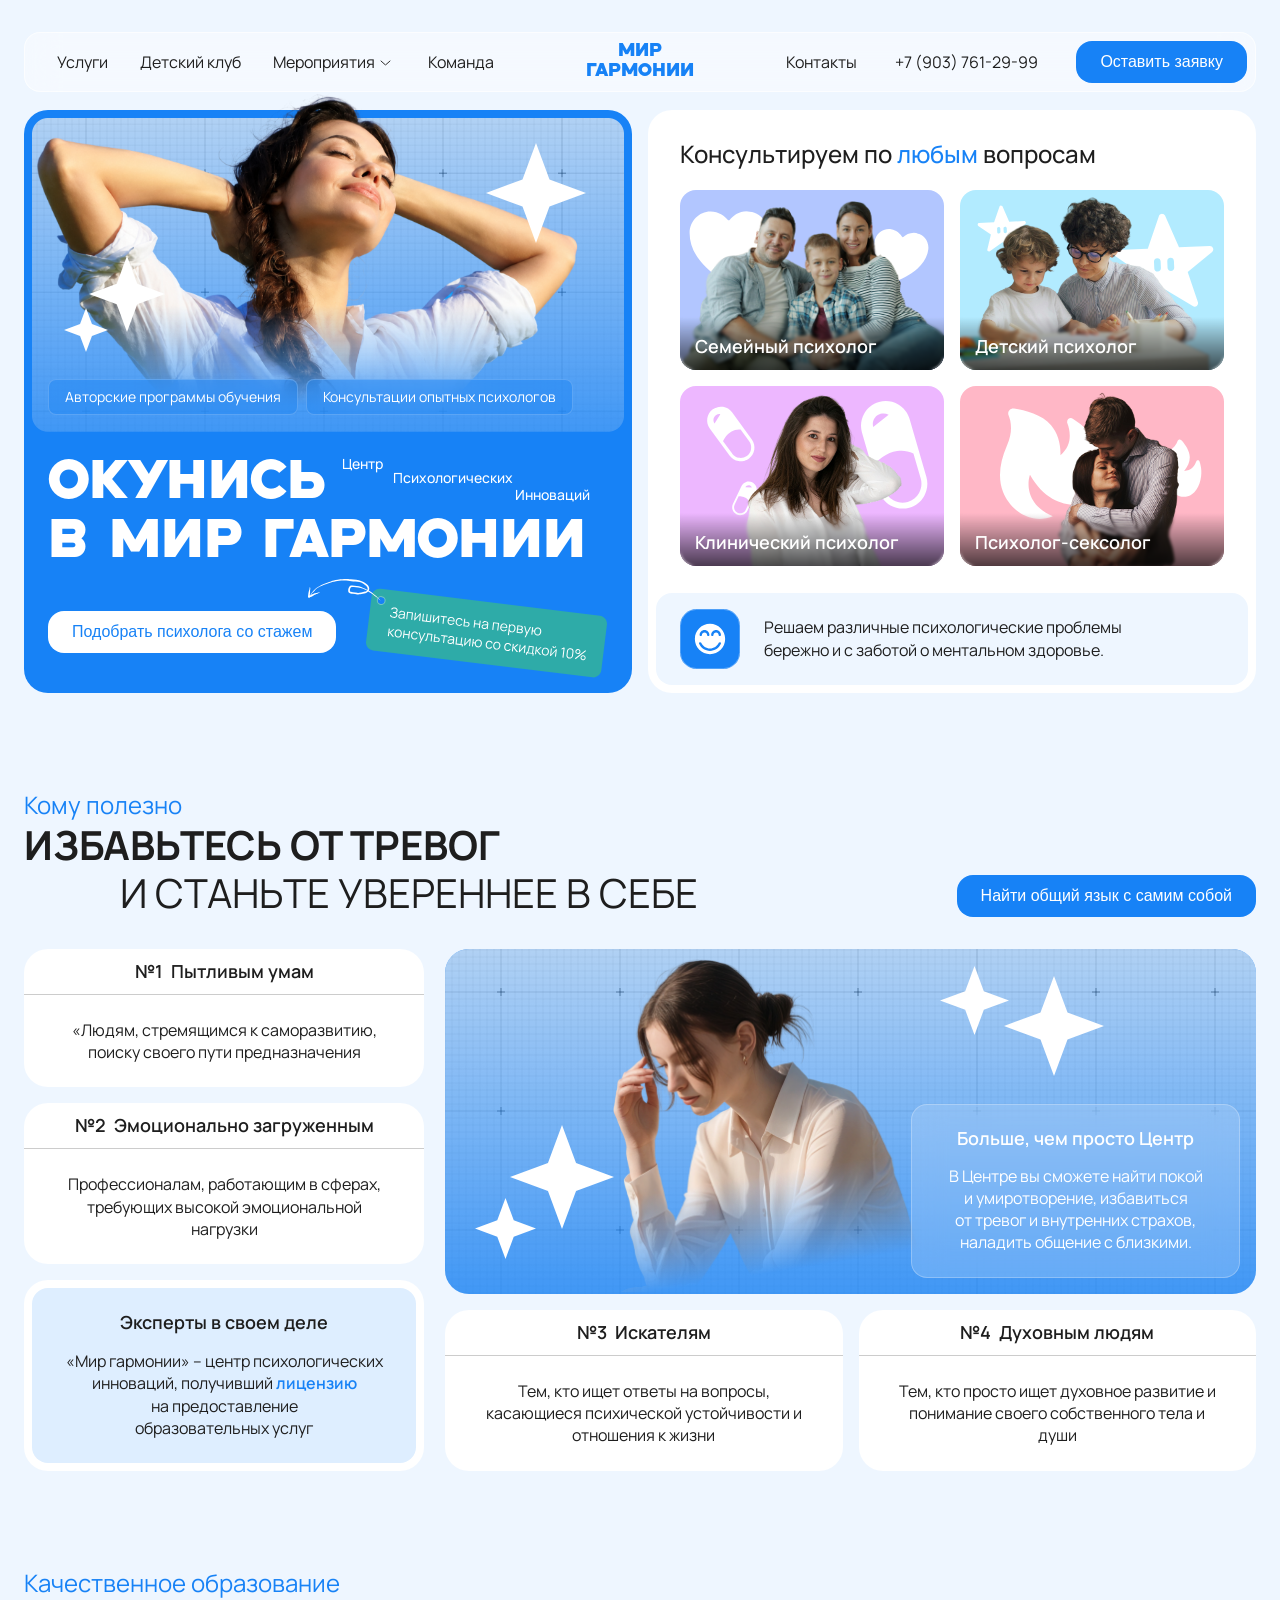
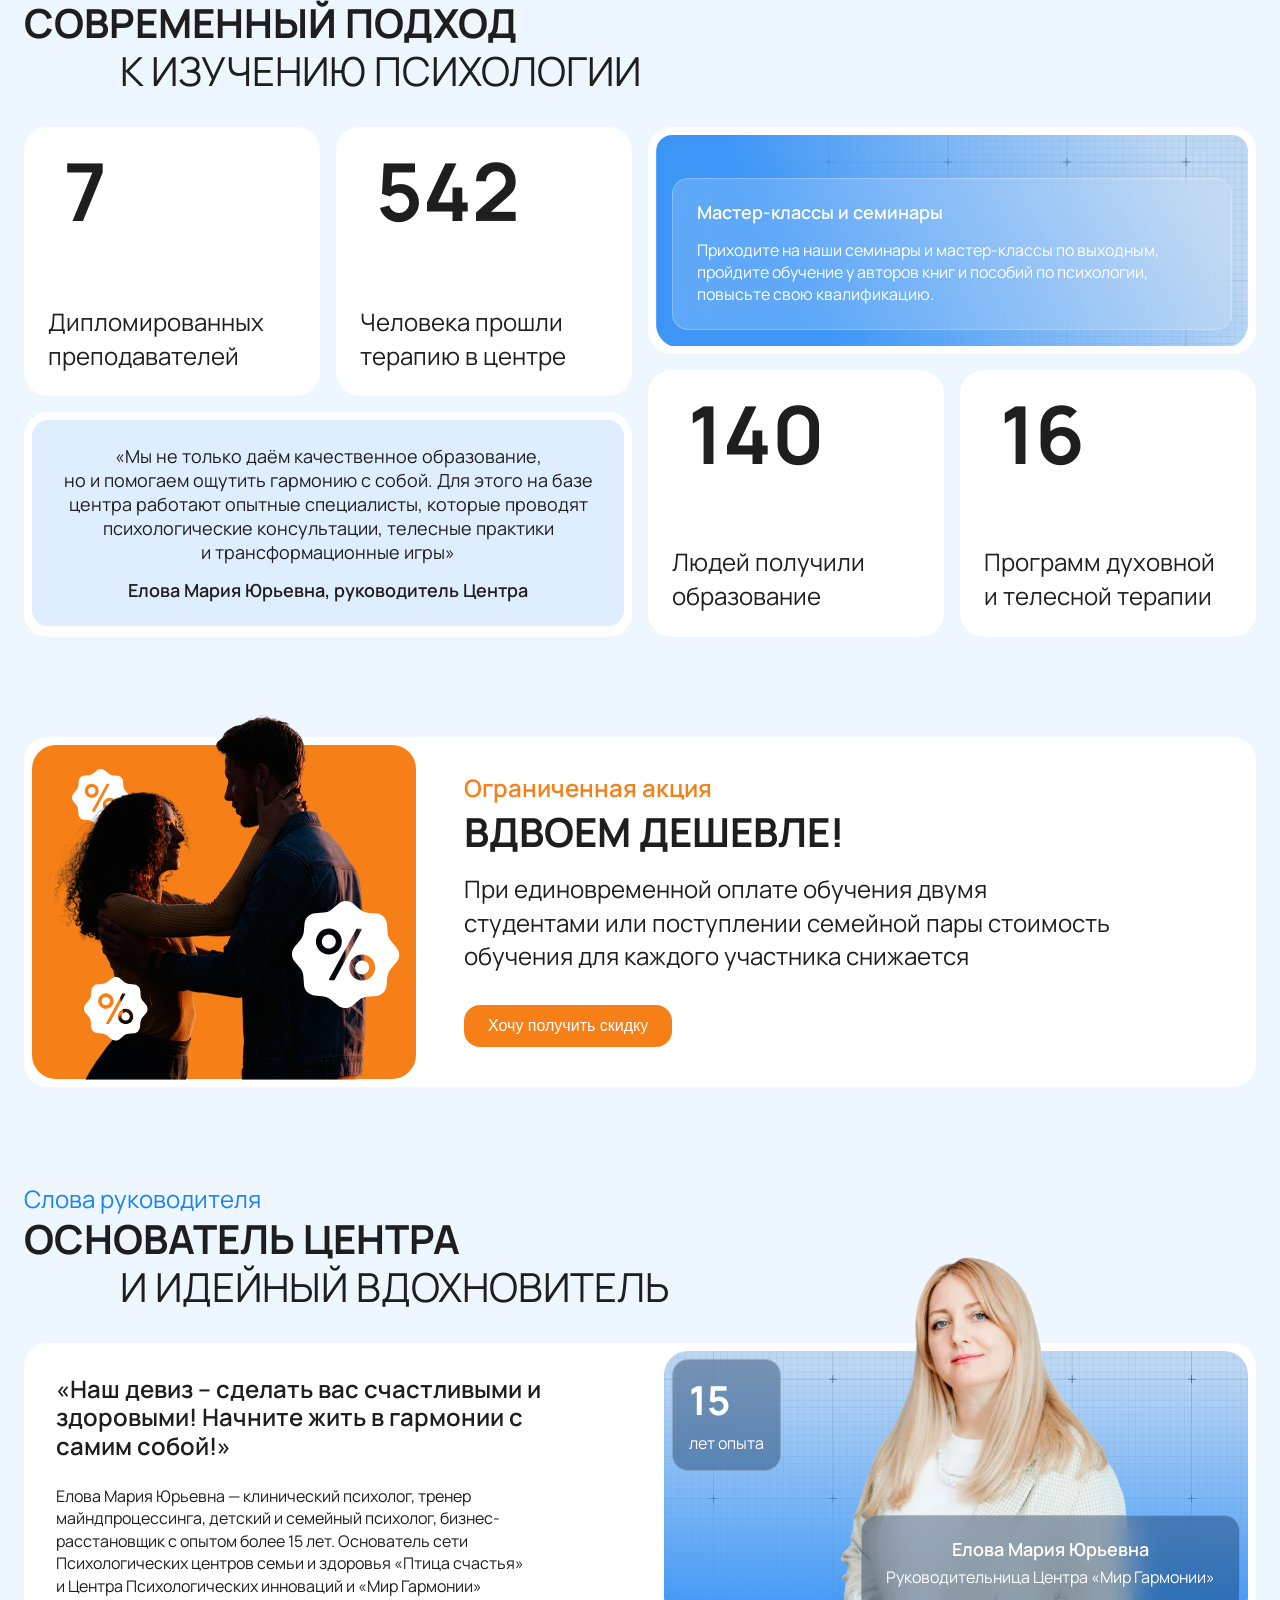
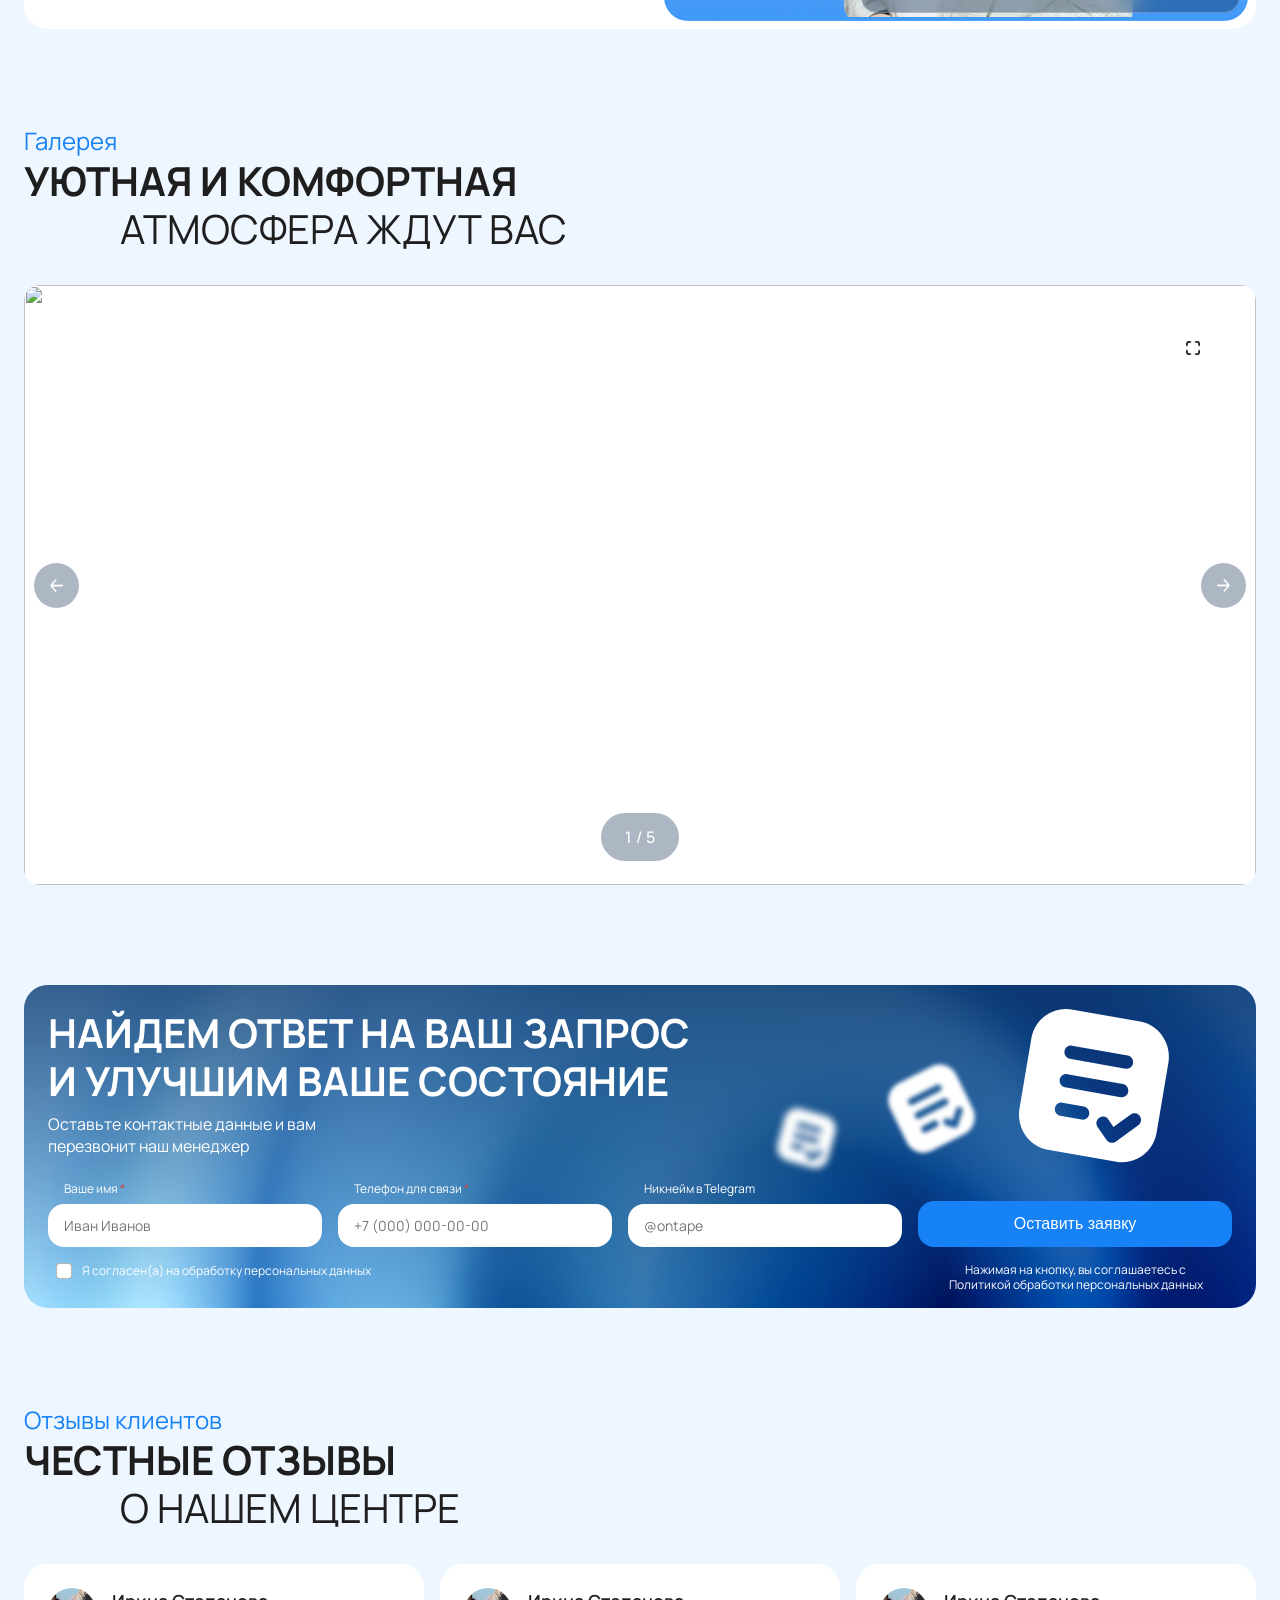
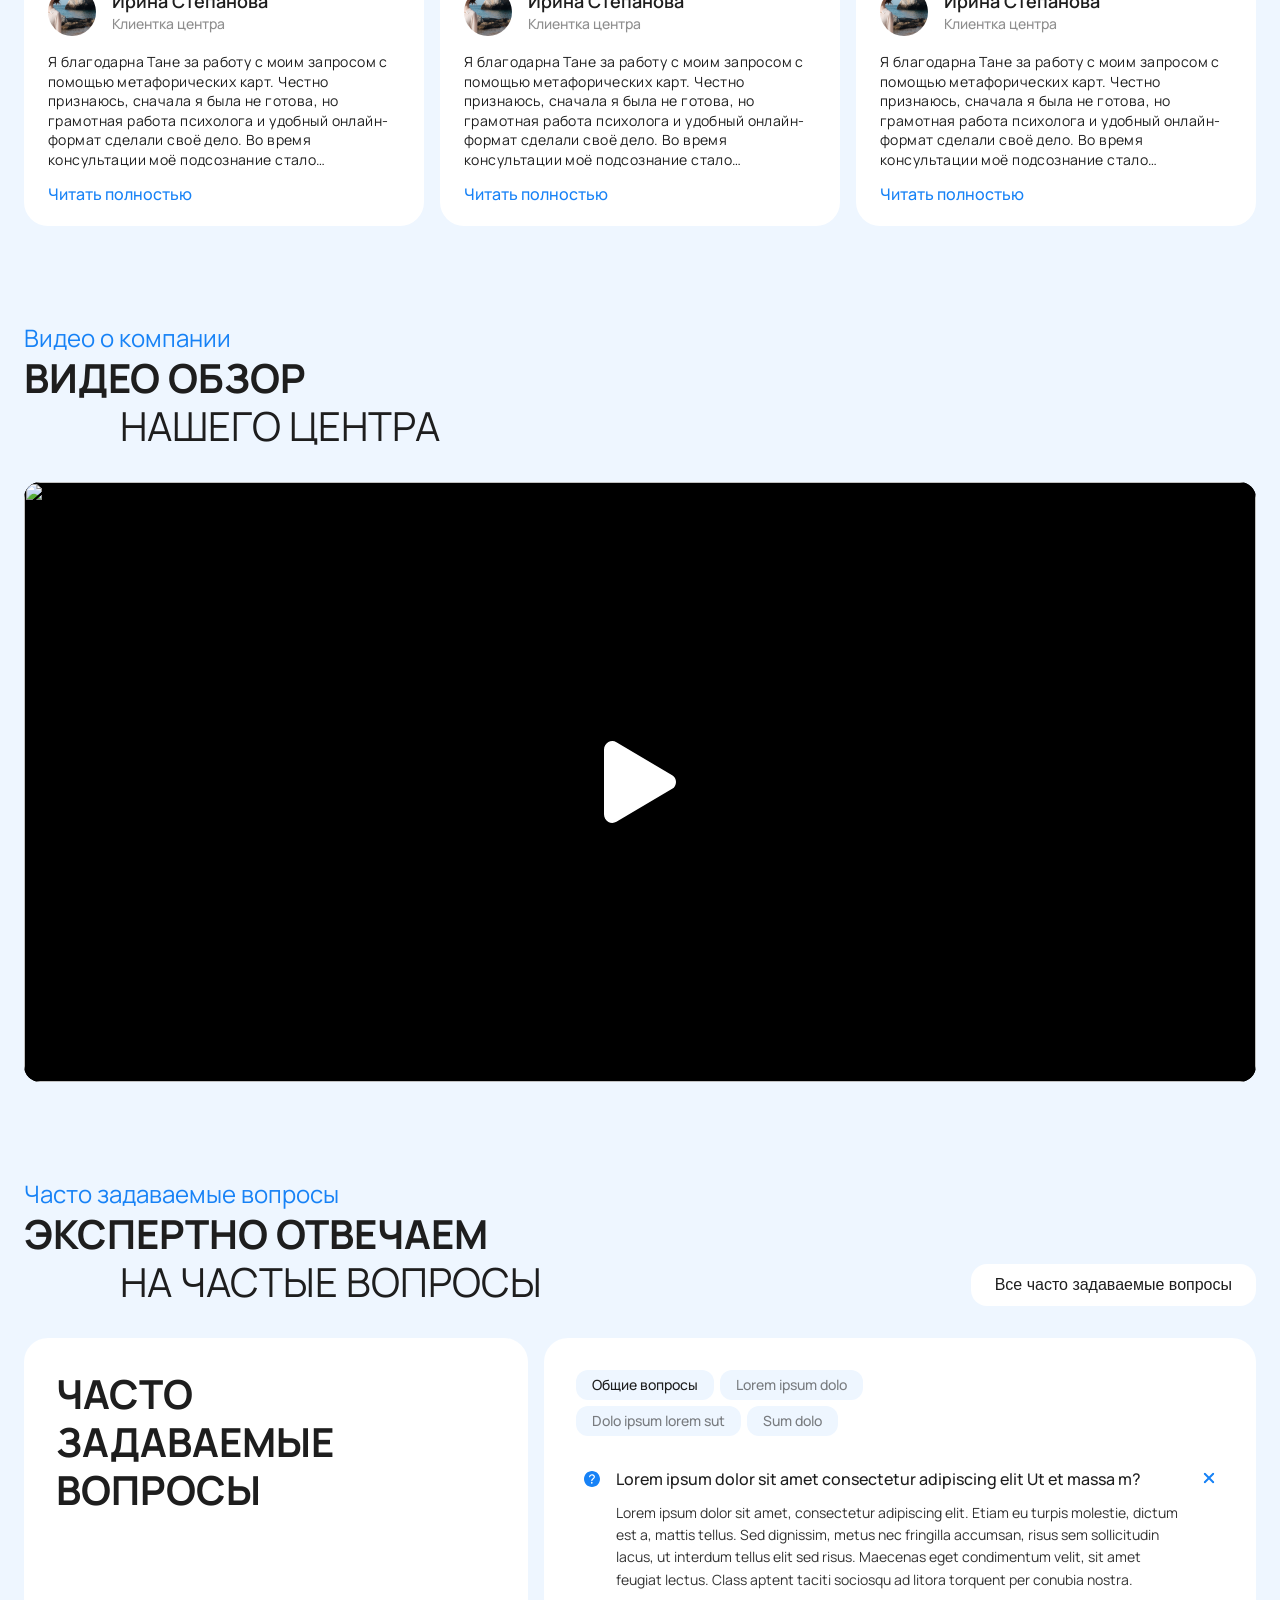
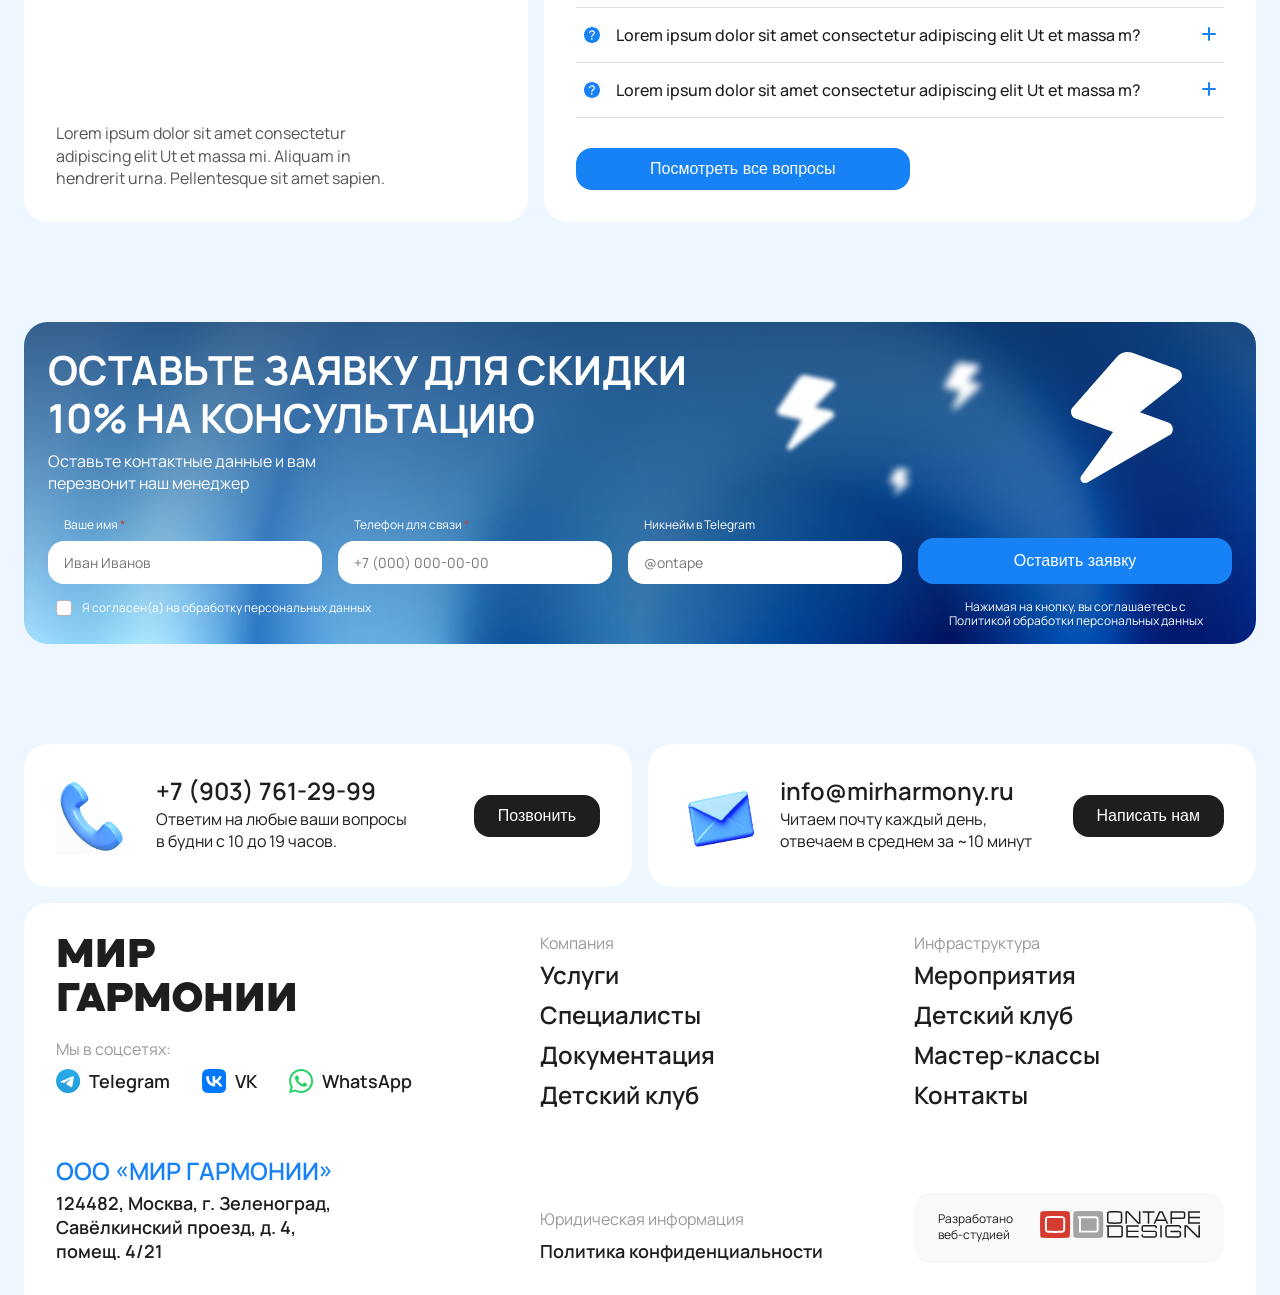
==== commit 3e3c3b55: "mir harmony" ====
--- a/index.html
+++ b/index.html
@@ -19,9 +19,8 @@
             <div class="container">
                 <div class="header__inner">
                     <div class="header__top">
-                        <a href="tel:+79037612999">
-                            <svg xmlns="http://www.w3.org/2000/svg" width="70" height="46" viewBox="0 0 70 46" fill="none"
-                            class="mob_version">
+                        <a href="tel:+79037612999" class="mob_version">
+                            <svg xmlns="http://www.w3.org/2000/svg" width="70" height="46" viewBox="0 0 70 46" fill="none">
                             <rect width="70" height="46" rx="16" fill="#1782F6" />
                             <g clip-path="url(#clip0_553_15879)">
                                 <path
@@ -143,7 +142,7 @@
                     <div class="tag tag2 text-micro fw-medium">Психологических</div>
                     <div class="tag tag3 text-micro fw-medium">Инноваций</div>
                     <h1 class="text-h1">Окунись <br> в мир гармонии</h1>
-                    <button class="button_light">Подобрать психолога со стажем</button>
+                    <button class="button_light banner_button" id="openSessionPopup">Подобрать психолога со стажем</button>
                     <svg xmlns="http://www.w3.org/2000/svg" width="300" height="104" viewBox="0 0 300 104" fill="none"
                         class="action_icon_banner comp_version">
                         <path
--- a/assets/css/style.css
+++ b/assets/css/style.css
@@ -656,9 +656,9 @@
     position: absolute;
     inset: 0;
     z-index: 3;
-    pointer-events: none;
+    /* pointer-events: none;
     border-radius: inherit;
-    overflow: hidden;
+    overflow: hidden; */
 }
 
 .progressive-blur span {
@@ -690,7 +690,7 @@
 
 .text_block--v1_icon {
     position: absolute;
-    z-index: 1;
+    z-index: 2;
 }
 
 /* card1 */
@@ -1967,7 +1967,6 @@
 .text_block--v9_card--image,
 .text_block--v1_card--image {
     border-radius: 16px;
-    overflow: hidden;
 }
 
 .text_block--v9_card--image img {
@@ -3735,8 +3734,9 @@
     }
 
     .title_content .text-h2 .fw-reg {
-        padding-left: 39px;
-    }
+        padding-left: 16px;
+    }
+
 
     .text-body-mob {
         font-size: 14px !important;
@@ -3920,6 +3920,100 @@
         right: auto;
     }
 
+    .text_block--v1_card--image img {
+        object-position: 20% 20%;
+    }
+
+    .text_block--v1_card:nth-child(4) .text_block--v1_card--image img {
+        width: 90%;
+    }
+
+    .text_block--v1_card:nth-child(2) .text_block--v1_card--image img {
+        left: 5%;
+    }
+
+    .banner_button {
+        z-index: 2;
+    }
+
+    /* text_block--v1 icons */
+
+    .text_block--v1_icon11 {
+        width: 87px;
+        height: 75px;
+        transform: rotate(7deg);
+        top: 23px;
+        left: 25px;
+    }
+
+    .text_block--v1_icon12 {
+        width: 59px;
+        height: 52px;
+        transform: rotate(15deg);
+        top: 43px;
+        left: auto;
+        right: 33px;
+    }
+
+    .text_block--v1_icon21 {
+        width: 111px;
+        height: 99px;
+        transform: rotate(40deg);
+        opacity: 1;
+        top: 16px;
+        left: auto;
+        right: 36px;
+    }
+
+    .text_block--v1_icon22 {
+        width: 69px;
+        height: 62px;
+        transform: rotate(-11deg);
+        top: 11.16px;
+        left: 23.73px;
+    }
+
+    .text_block--v1_icon31 {
+        width: 97px;
+        height: 93px;
+        transform: rotate(-18deg);
+        top: 17px;
+        left: auto;
+        right: 18px;
+    }
+
+    .text_block--v1_icon32 {
+        width: 55px;
+        height: 51px;
+        transform: rotate(-30deg);
+        top: 20px;
+        left: 37px;
+    }
+
+    .text_block--v1_icon33 {
+        width: 35px;
+        height: 37px;
+        transform: rotate(62deg);
+        top: 97px;
+        left: 65px;
+    }
+
+    .text_block--v1_icon41 {
+        width: 120px;
+        height: 124px;
+        top: 10px;
+        left: 20px;
+    }
+
+    .text_block--v1_icon42 {
+        width: 52px;
+        height: 54px;
+        transform: rotate(40deg);
+        top: 53.8px;
+        left: auto;
+        right: 32px;
+    }
+
     /* text_block--v3 */
     .text_block--v3_cards.grid-2 {
         grid-template-columns: repeat(2, 1fr);
@@ -4284,7 +4378,8 @@
     /* comments */
 
     .comments_content.swiper,
-    .text_block--v13_section.swiper {
+    .text_block--v13_section.swiper,
+    .audience_cards_slider.swiper {
         overflow: hidden;
         position: relative;
         width: auto;
@@ -4691,9 +4786,12 @@
 
     /* popup */
     .popup_session,
-    .popup_feedback {
+    .popup_feedback,
+    .popup_comment {
         margin: 0 16px;
         padding: 24px 16px;
+            z-index: 100000;
+
     }
 
     .session_top_section .text-h3 {
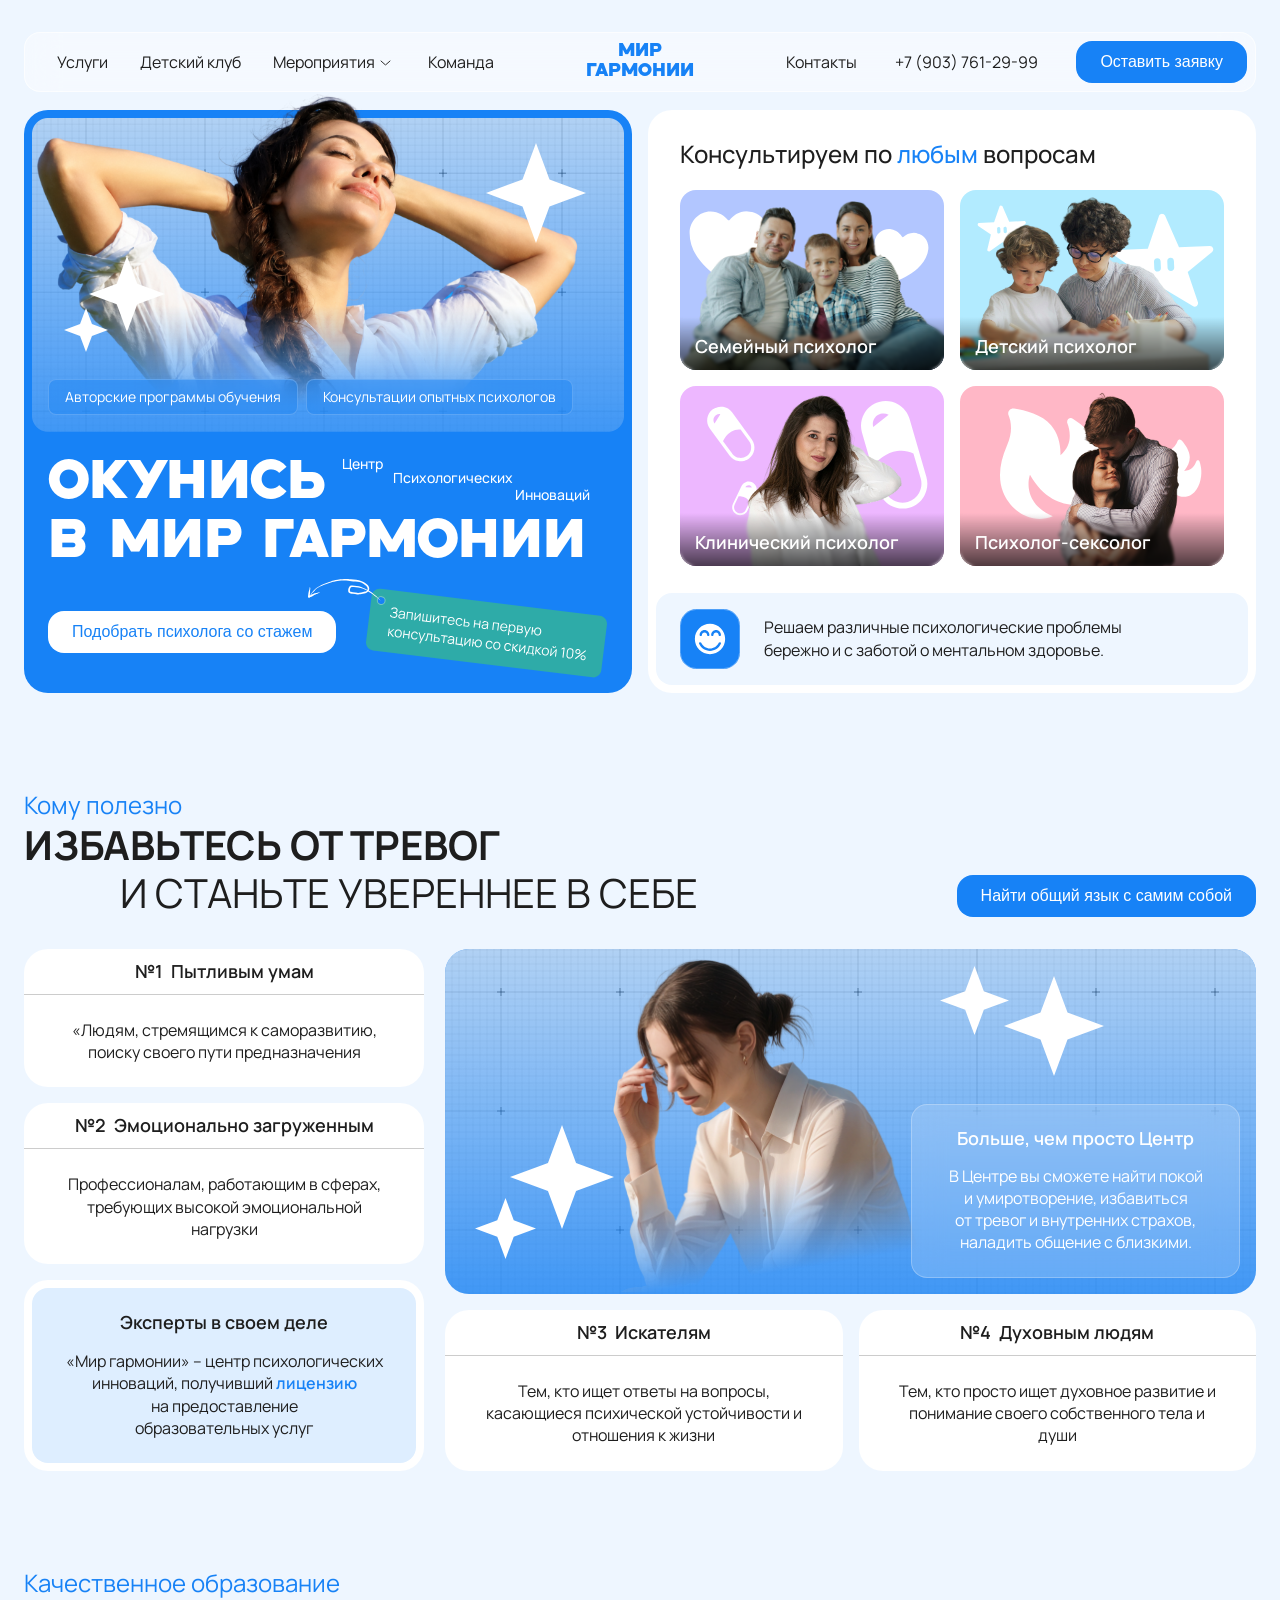
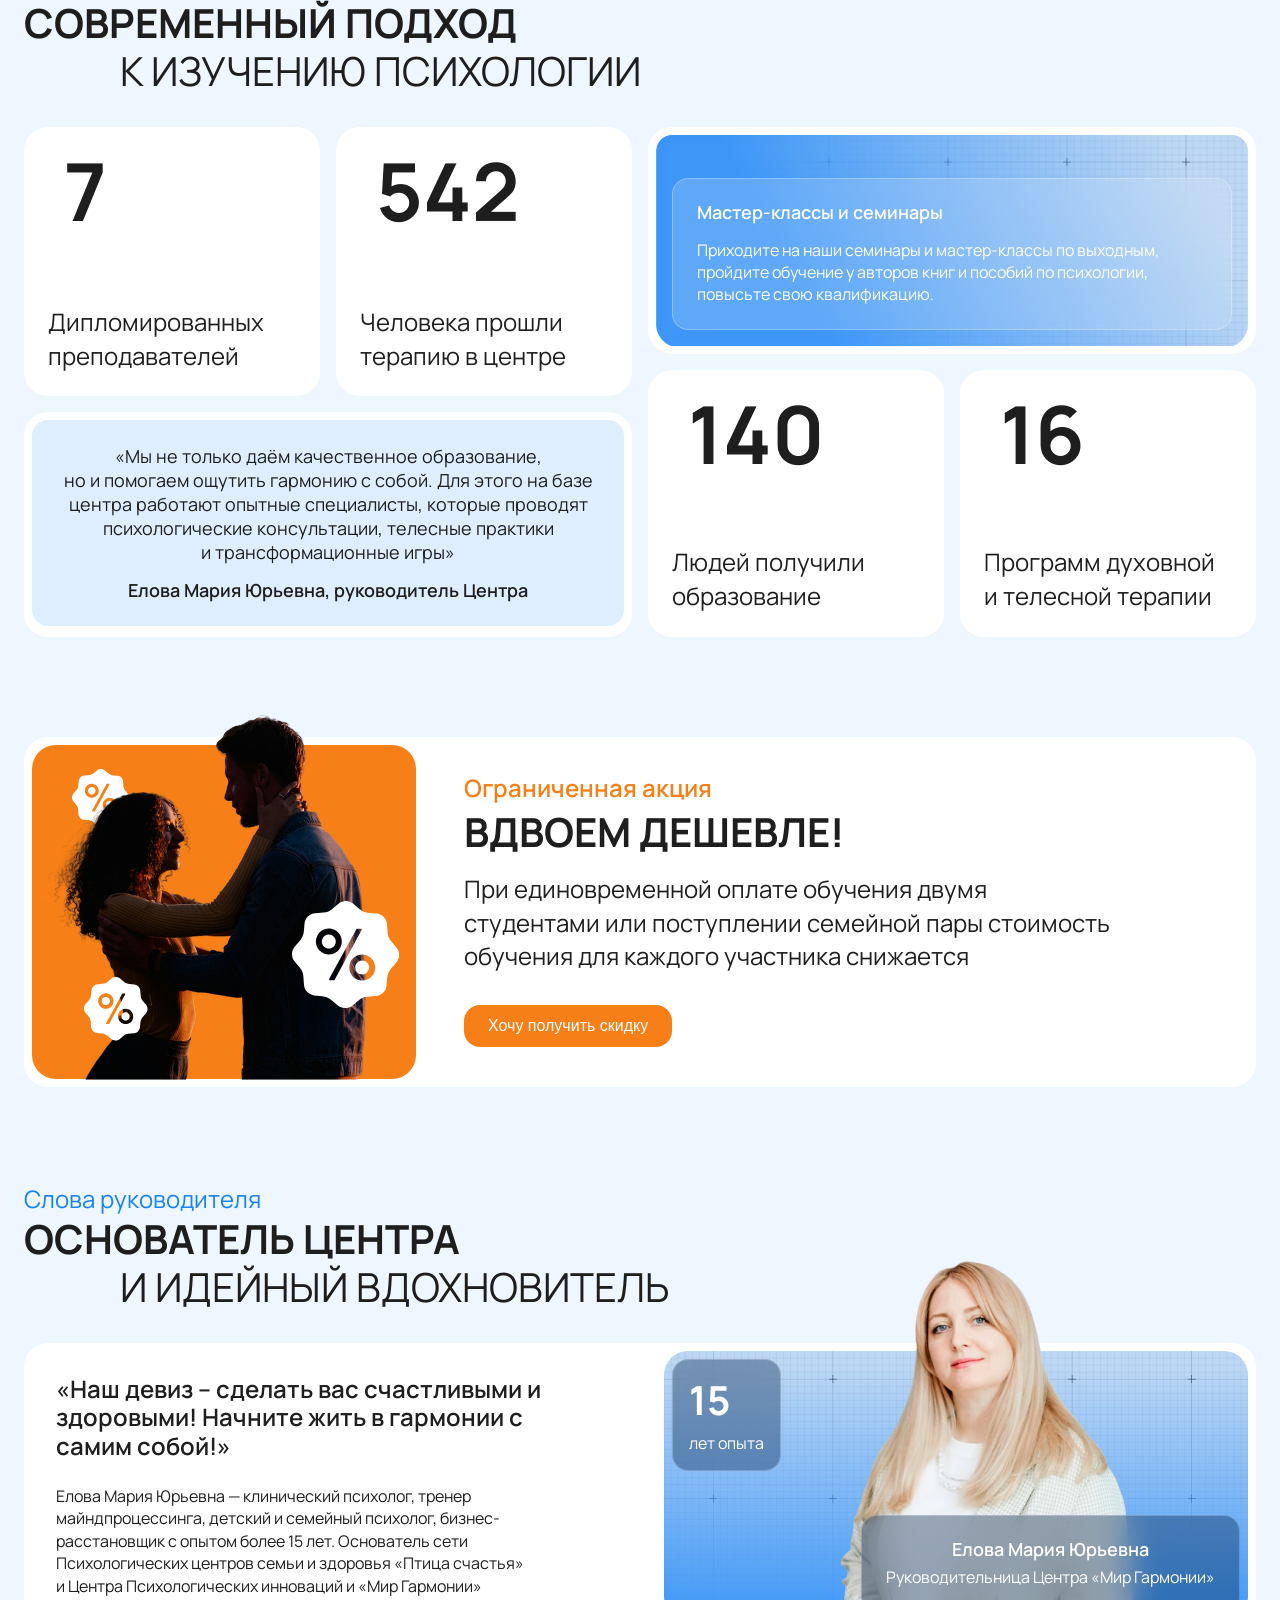
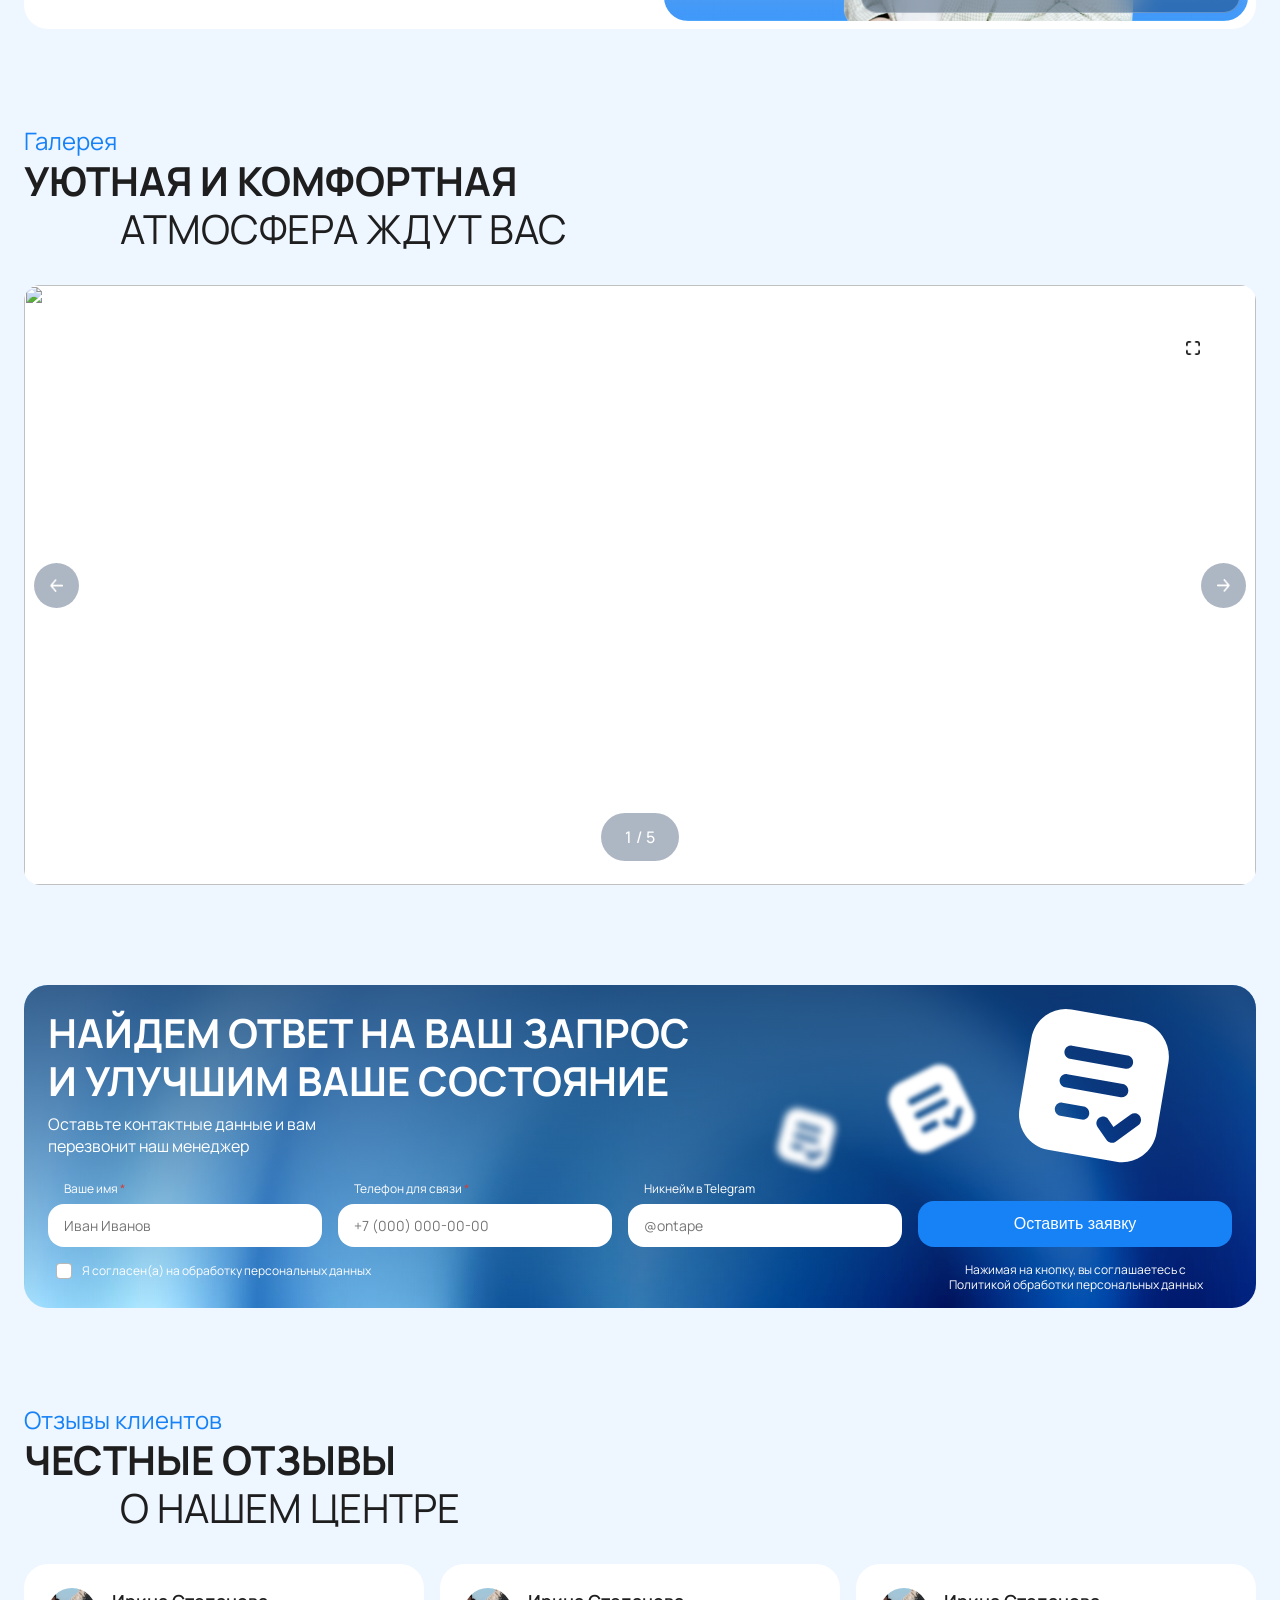
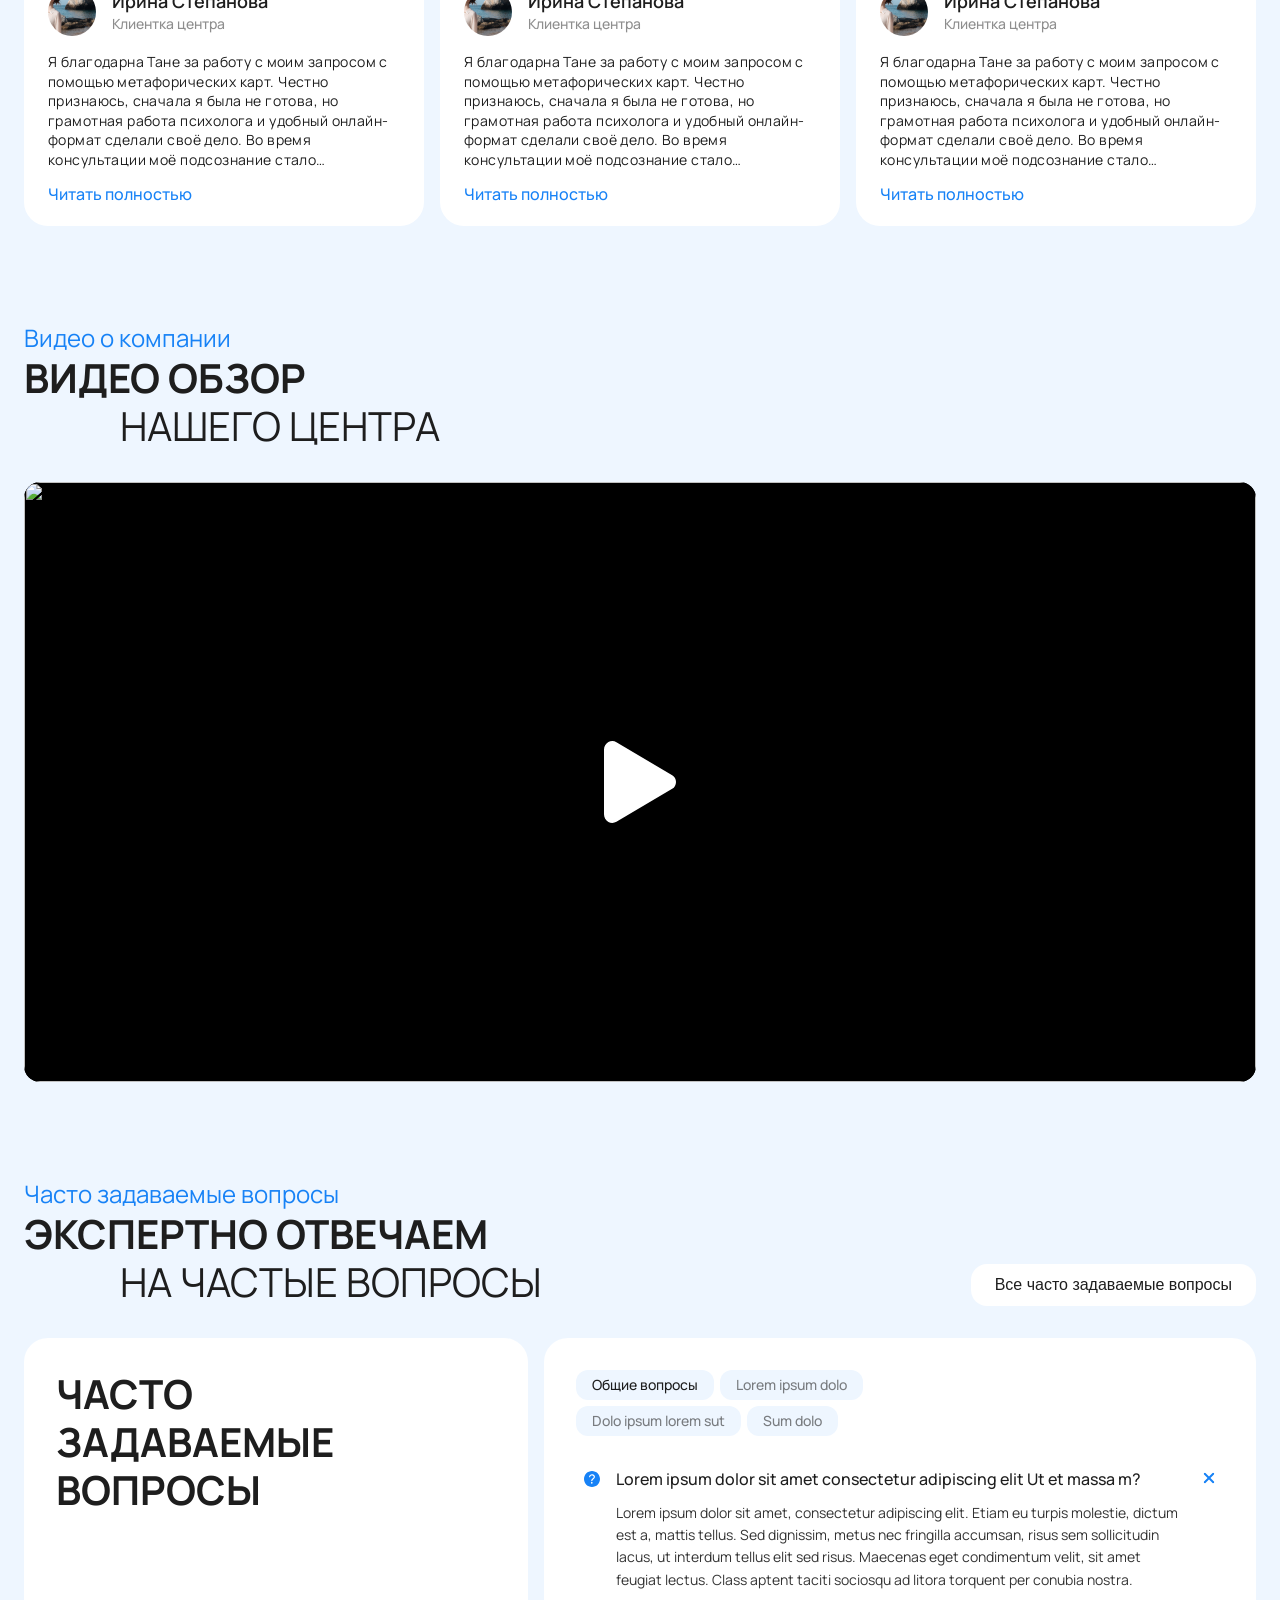
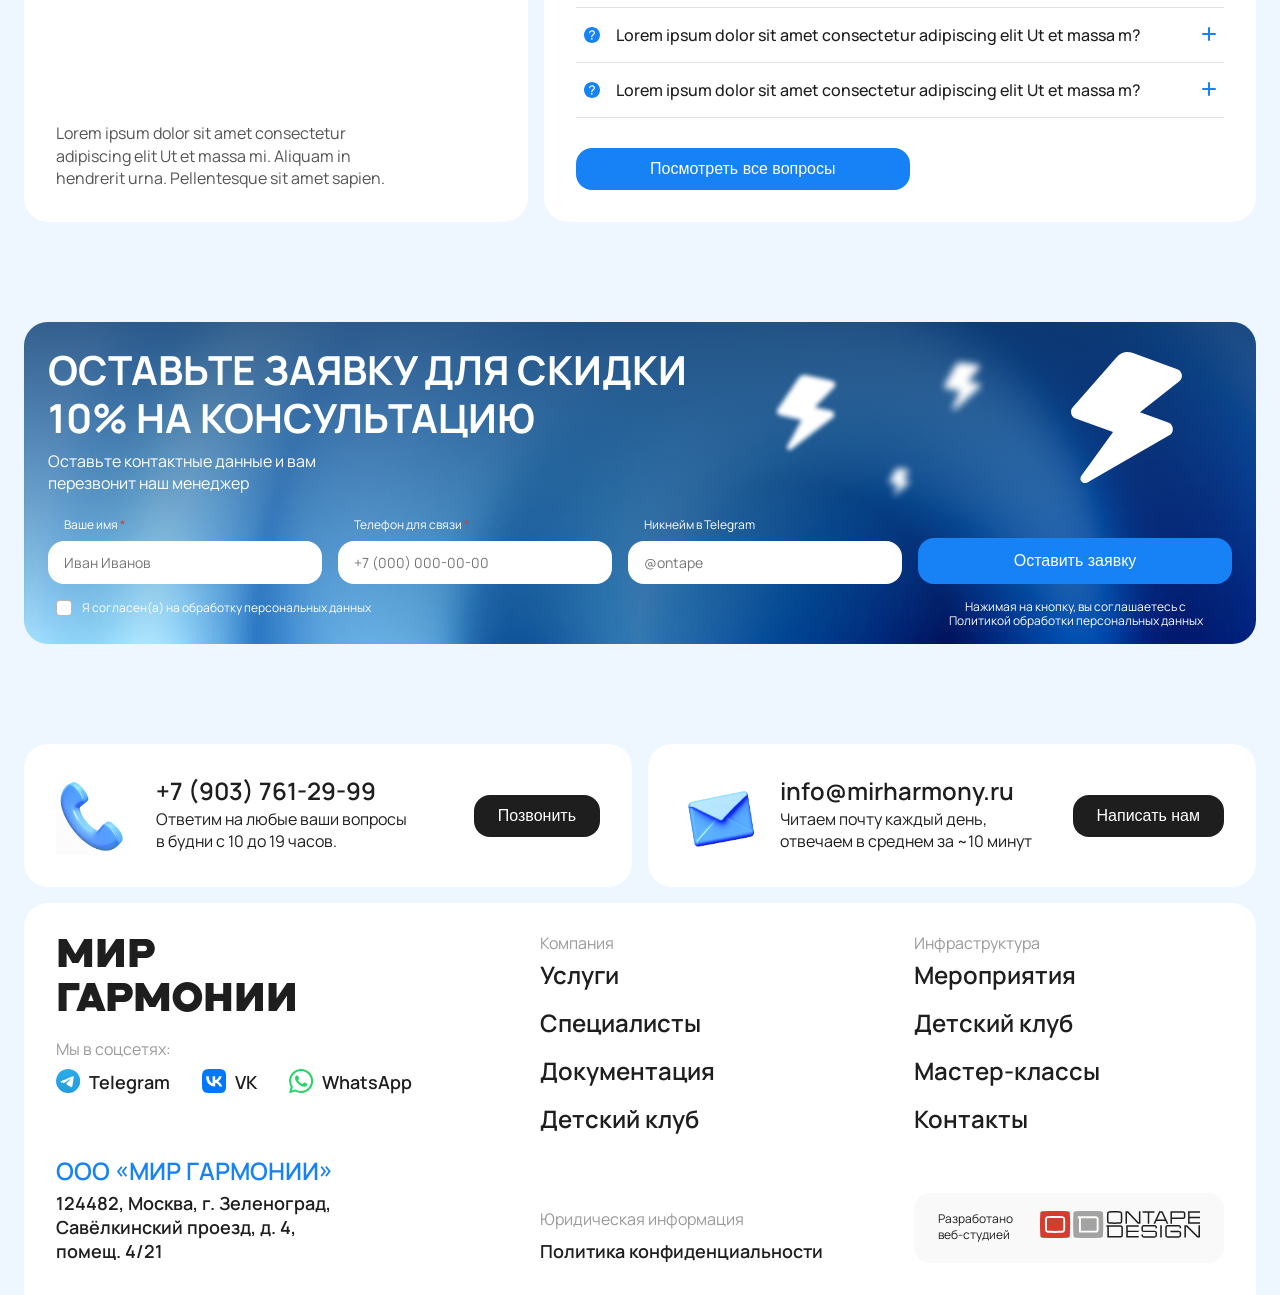
==== commit 903229e0: "mir harmony" ====
--- a/index.html
+++ b/index.html
@@ -19,7 +19,7 @@
             <div class="container">
                 <div class="header__inner">
                     <div class="header__top">
-                        <a href="tel:+79037612999" class="mob_version">
+                        <a href="tel:+79037612999" class="mob_version tel_href">
                             <svg xmlns="http://www.w3.org/2000/svg" width="70" height="46" viewBox="0 0 70 46" fill="none">
                             <rect width="70" height="46" rx="16" fill="#1782F6" />
                             <g clip-path="url(#clip0_553_15879)">
@@ -386,7 +386,7 @@
                         </div>
                         <div class="bullet-glass flex_column pad_24">
                             <h4 class="text-h4 fw-semibold">Больше, чем просто Центр</h4>
-                            <p>В Центре вы сможете найти покой и умиротворение, избавиться от тревог и внутренних
+                            <p>В Центре вы сможете найти покой <br class="mob_break"> и умиротворение, избавиться от тревог и внутренних
                                 страхов, наладить общение с близкими.</p>
                         </div>
                     </div>
@@ -424,7 +424,8 @@
                     <p class="subtitle">Кому полезно</p>
                     <h2 class="text-h2">
                         <div class="fw-bold">Избавьтесь от тревог</div>
-                        <div class="fw-reg">и станьте увереннее в себе</div>
+                        <div class="fw-reg comp_version">и станьте увереннее в себе</div>
+                        <div class="fw-reg mob_version">и станьте увереннее</div>
                     </h2>
                 </div>
                 <button class="button_default comp_version">Найти общий язык с самим собой</button>
@@ -512,7 +513,7 @@
                 </div>
                 <div class="bullet-glass flex_column pad_24">
                     <h4 class="text-h4 fw-semibold text-h5">Больше, чем просто Центр</h4>
-                    <p class="text-body-mob">В Центре вы сможете найти покой и умиротворение, избавиться от тревог и
+                    <p class="text-body-mob">В Центре вы сможете найти покой <br class="mob_break"> и умиротворение, избавиться от тревог и
                         внутренних страхов,
                         наладить общение с близкими.</p>
                 </div>
@@ -1336,8 +1337,8 @@
                         </div>
                     </div>
                     <div class="footer__contacts flex_column gap_8">
-                        <h3 class="text-h3 fw-semibold">ООО «МИР ГАРМОНИИ»</h3>
-                        <p class="fw-semibold">124482, Москва, г. Зеленоград, 
+                        <h3 class="text-h3 fw-semibold text-body-mob">ООО «МИР ГАРМОНИИ»</h3>
+                        <p class="fw-semibold text-body-mob">124482, Москва, г. Зеленоград, 
                             Савёлкинский проезд, д. 4, помещ. 4/21 </p>
                     </div>
                 </div>
@@ -1345,10 +1346,10 @@
                 <div class="footer__menu_section grid-2">
                     <div class="footer__menu flex_column">
                         <div class="footer__menu_block flex_column gap_12">
-                            <p class="title text-body fw-reg">
+                            <p class="title text-body fw-reg text-micro-mob">
                                 Компания
                             </p>
-                            <ul class="flex_column gap_16">
+                            <ul class="flex_column gap_24">
                                 <li class="footer_link text-h3 fw-semibold text-h4-mob"><a
                                         href="services.html">Услуги</a></li>
                                 <li class="footer_link text-h3 fw-semibold text-h4-mob"><a
@@ -1362,11 +1363,11 @@
                         </div>
                         <div class="footer__menu_block flex_column gap_12">
 
-                            <p class="title text-body fw-reg">
+                            <p class="title text-body fw-reg text-micro-mob">
                                 Юридическая информация
                             </p>
                             <ul>
-                                <li class="footer_link policy_link fw-semibold"><a href="#">Политика
+                                <li class="footer_link policy_link fw-semibold text-body-mob"><a href="#">Политика
                                         конфиденциальности</a>
                                 </li>
                             </ul>
@@ -1374,10 +1375,10 @@
                     </div>
                     <div class="footer__menu flex_column ">
                         <div class="footer__menu_block flex_column gap_12">
-                            <p class="title text-body fw-reg">
+                            <p class="title text-body fw-reg text-micro-mob">
                                 Инфраструктура
                             </p>
-                            <ul class="flex_column gap_16">
+                            <ul class="flex_column gap_24">
                                 <li class="footer_link text-h3 fw-semibold text-h4-mob"><a
                                         href="events.html">Мероприятия</a></li>
                                 <li class="footer_link text-h3 fw-semibold text-h4-mob"><a
--- a/assets/css/style.css
+++ b/assets/css/style.css
@@ -54,8 +54,7 @@
     --text-light: #ffffff;
     --muted: rgba(14, 20, 34, 0.65);
     --accent: rgba(23, 130, 246, 1);
-    --accent-hover: rgb(6, 122, 245);
-    --light-hover: rgba(255, 255, 255, 0.9);
+    --accent-hover: rgb(0, 106, 219);
     --dark-hover: rgba(30, 30, 30, 0.9);
 
     --white: #F5F5F5;
@@ -298,8 +297,8 @@
 }
 
 .button_light:hover {
-    background: var(--light-hover);
-    color: var(--accent);
+    background: var(--accent);
+    color: var(--bg--card) !important;
 }
 
 .button_dark {
@@ -319,6 +318,14 @@
     border-radius: 16px;
     padding: 12px 24px;
     font-size: 16px;
+    color: var(--text);
+}
+
+.button_light.black_text:hover {
+    color: var(--accent);
+}
+
+.read_more_btn:hover {
     color: var(--text);
 }
 
@@ -451,7 +458,7 @@
 .nav__dropdown--portal {
     position: fixed;
     top: 0;
-    left: 0;
+    left: 350px;
     min-width: 220px;
     padding: 8px;
     margin: 0;
@@ -1107,7 +1114,8 @@
 }
 
 .text_block--v5_image .outside_image {
-    top: -114px !important;
+    top: auto;
+    bottom: 0;
     left: 127px;
     max-height: 380px;
 }
@@ -1682,6 +1690,10 @@
     justify-content: space-between;
 }
 
+.social_media_block {
+    align-items: center;
+}
+
 .social_media_block .fw-semibold,
 .social_media_block .fw-semibold,
 .footer__contacts p.fw-semibold,
@@ -2273,9 +2285,6 @@
 }
 
 /* text_block--v11 */
-.text_block--v11_card.pad_8 {
-    padding: 8px 8px 16px;
-}
 
 .text_block--v11_card_title {
     background: rgba(178, 198, 255, 1);
@@ -2303,6 +2312,10 @@
     flex: 1;
 }
 
+.text_block--v11_section.grid-3 .text_block--v11_content .text-body {
+    max-width: 100%;
+}
+
 .text_block--v11_content .text-body {
     line-height: 140%;
     font-size: 18px;
@@ -2448,6 +2461,9 @@
     top: 0;
     left: 0;
     z-index: 3;
+}
+.master-classes .text_block--v11_card{
+    padding: 8px 8px 16px;
 }
 
 .text_block--v12_content {
@@ -2873,6 +2889,7 @@
 /* club_page */
 .club_page_hero_icon {
     position: absolute;
+    z-index: 3;
 }
 
 .club_page_hero_icon1 {
@@ -3618,7 +3635,7 @@
 
 @media(max-width:1024px) {
     body {
-        padding-top: 150px;
+        padding-top: 120px;
     }
 
     .container {
@@ -3760,7 +3777,7 @@
     }
 
     .logo.text-h1 {
-        max-width: 150px;
+        max-width: 108px;
         margin: 0 auto;
     }
 
@@ -3812,7 +3829,7 @@
     .mobile-menu {
         display: none;
         flex-direction: column;
-        gap: 8px;
+        gap: 16px;
         padding: 24px 8px 8px;
     }
 
@@ -3837,7 +3854,7 @@
     }
 
     .mobile-menu>.button_default {
-        margin-top: 8px;
+        margin: 0 8px 8px 8px;
         align-self: center;
         width: fit-content;
         text-align: center;
@@ -4078,11 +4095,6 @@
         height: 100%;
     }
 
-    .audience_mobile {
-        background: var(--bg-card, #EAF1FF);
-        border-radius: 32px;
-    }
-
     .audience_block_number {
         flex-direction: column;
         gap: var(--space-4);
@@ -4129,6 +4141,7 @@
         border-radius: var(--space-16);
         text-align: left;
         padding: 16px 24px;
+        max-width: 100% !important;
     }
 
     .audience_card_icon1 {
@@ -4342,6 +4355,11 @@
         transform: rotate(12deg);
     }
 
+    /* text_block--v6 */
+    .text_block--v6_section__content .button_default {
+        height: auto;
+    }
+
     /* text_block--v7 */
     .text_block--v7_section {
         grid-template-columns: 1fr;
@@ -4360,6 +4378,7 @@
 
     .text_block--v7_section .button_default {
         padding: 12px 68px;
+        align-self: auto;
     }
 
     .text_block--v7_faq_question {
@@ -4411,6 +4430,10 @@
         left: 22px;
         bottom: 12px;
         max-width: 287px !important;
+    }
+
+    .text_block--v9_card a:has(.button_default),.text_block--v11_card .button_default {
+        margin: 0 8px 8px 8px;
     }
 
     .text_block--v9_section.grid-3 {
@@ -4469,6 +4492,7 @@
     }
 
     .footer__contacts {
+        margin-top: -16px;
         grid-area: contacts;
     }
 
@@ -4486,6 +4510,18 @@
 
     .footer__menu_section>.footer__menu:nth-child(2)>.footer-copy__right {
         grid-area: devby;
+    }
+
+    .footer__menu_block {
+        gap: var(--space-8);
+    }
+
+    .footer__menu_block .flex_column.gap_24 {
+        gap: var(--space-16);
+    }
+
+    .footer__menu_block:has(.policy_link) {
+        gap: var(--space-4);
     }
 
     /* hero-screen */
@@ -4526,6 +4562,9 @@
     .service_page .hero_image_background {
         object-position: 5% 90%;
     }
+    .child_club_page .hero_image_background{
+        object-position: 40% 90%;
+    }
 
     .hero-screen_information_block.grid-2 {
         grid-template-columns: 1fr;
@@ -4573,6 +4612,26 @@
         font-size: 30px;
     }
 
+    .services .filter_section .filter_card:nth-child(1) {
+        order: 1;
+    }
+
+    .services .filter_section .filter_card:nth-child(2) {
+        order: 2;
+    }
+
+    .services .filter_section .filter_card:nth-child(3) {
+        order: 4;
+    }
+
+    .services .filter_section .filter_card:nth-child(4) {
+        order: 3;
+    }
+
+    .services .filter_section .filter_card:nth-child(5) {
+        order: 5;
+    }
+
     .filter_section {
         padding: var(--space-16);
     }
@@ -4632,6 +4691,7 @@
     /* contacts */
     .contacts_block_top {
         grid-template-columns: 1fr;
+        gap: var(--space-8);
     }
 
     .contacts_address_card {
@@ -4758,6 +4818,27 @@
         left: 16px;
     }
 
+    .club_page_hero_icon1{
+         width: 153px;
+        height: 153px;
+        transform: rotate(5deg);
+        top: 213px;
+        left: auto;
+        right: 12px;
+    }
+    .club_page_hero_icon2{
+         width: 98px;
+        height: 98px;
+        top: 14px;
+        left: 49.88px;
+    }
+    .club_page_hero_icon3{
+       width: 57px;
+        height: 57px;
+        top: 82.29px;
+        left: 17px;
+    }
+
     .classes_hero_icon1 {
         width: 121px;
         height: 121px;
@@ -4790,7 +4871,7 @@
     .popup_comment {
         margin: 0 16px;
         padding: 24px 16px;
-            z-index: 100000;
+        z-index: 100000;
 
     }
 
@@ -4843,11 +4924,21 @@
     }
 
     .button_light.black_text,
+    .button_light,
     .button_default {
         font-size: 14px;
     }
 
     /* header */
+    .tel_href {
+        height: 46px;
+    }
+   .tel_href:hover rect {
+    fill: var(--accent-hover); 
+}
+.burger:hover span{
+background: var(--accent-hover);
+}
     .mobile-menu>.button_default {
         margin-top: 8px;
         align-self: center;
@@ -4860,6 +4951,10 @@
         grid-template-rows: auto;
     }
 
+    .text_block--right_position {
+        padding: 16px 8px 8px;
+    }
+
     .text_block--right_position .text_block--top_section {
         padding: 0;
     }
@@ -4918,7 +5013,6 @@
 
     .text_block--v5_image .outside_image {
         left: -30px;
-        bottom: 0;
         max-width: fit-content;
     }
 
@@ -4980,10 +5074,14 @@
         margin: 0;
         width: 100%;
         font-size: 12px;
+        border-radius: 12px;
         padding: 10px 20px;
     }
-
-    .text_block--v11_section.grid-3 .text_block--v11_card {
+   .text_block--v11_section.grid-2 .text_block--v11_content{
+        padding: 0 16px;
+    }
+
+    .text_block--v11_section.grid-3 {
         gap: var(--space-12);
     }
 
